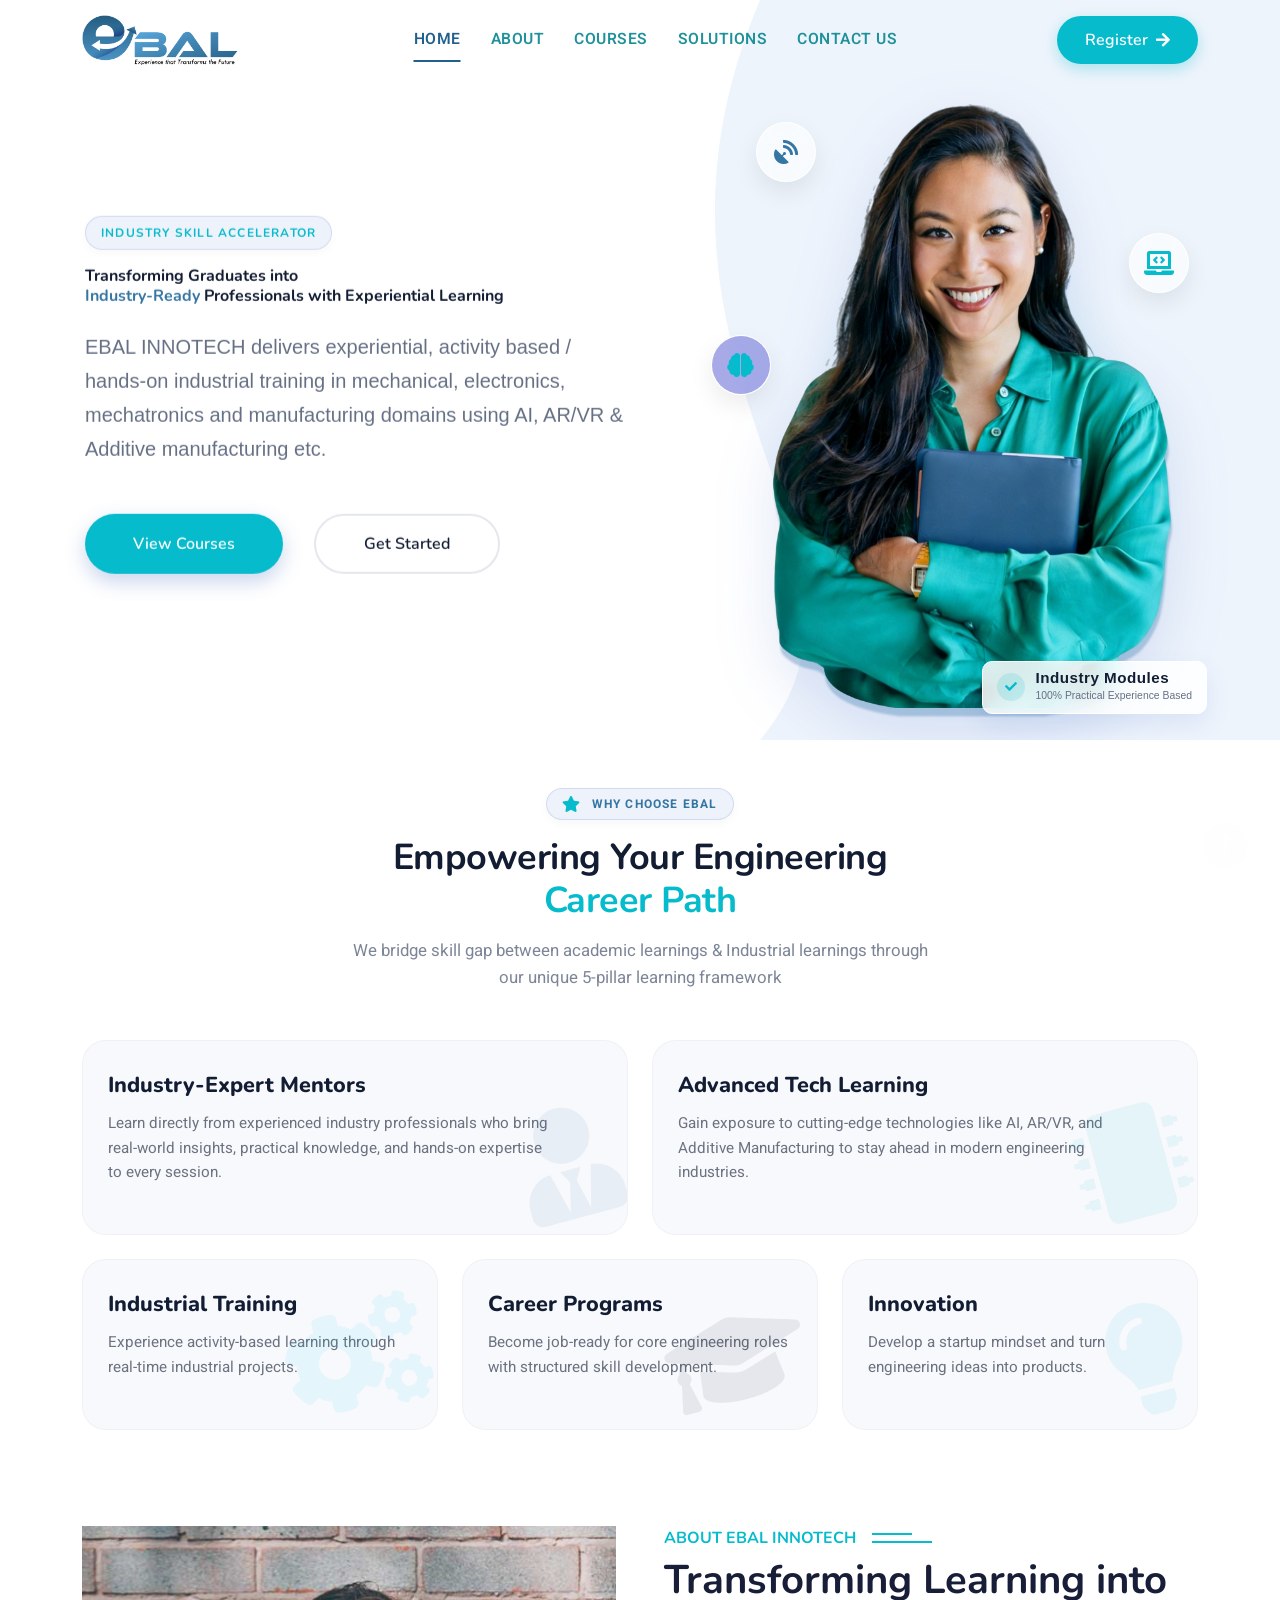
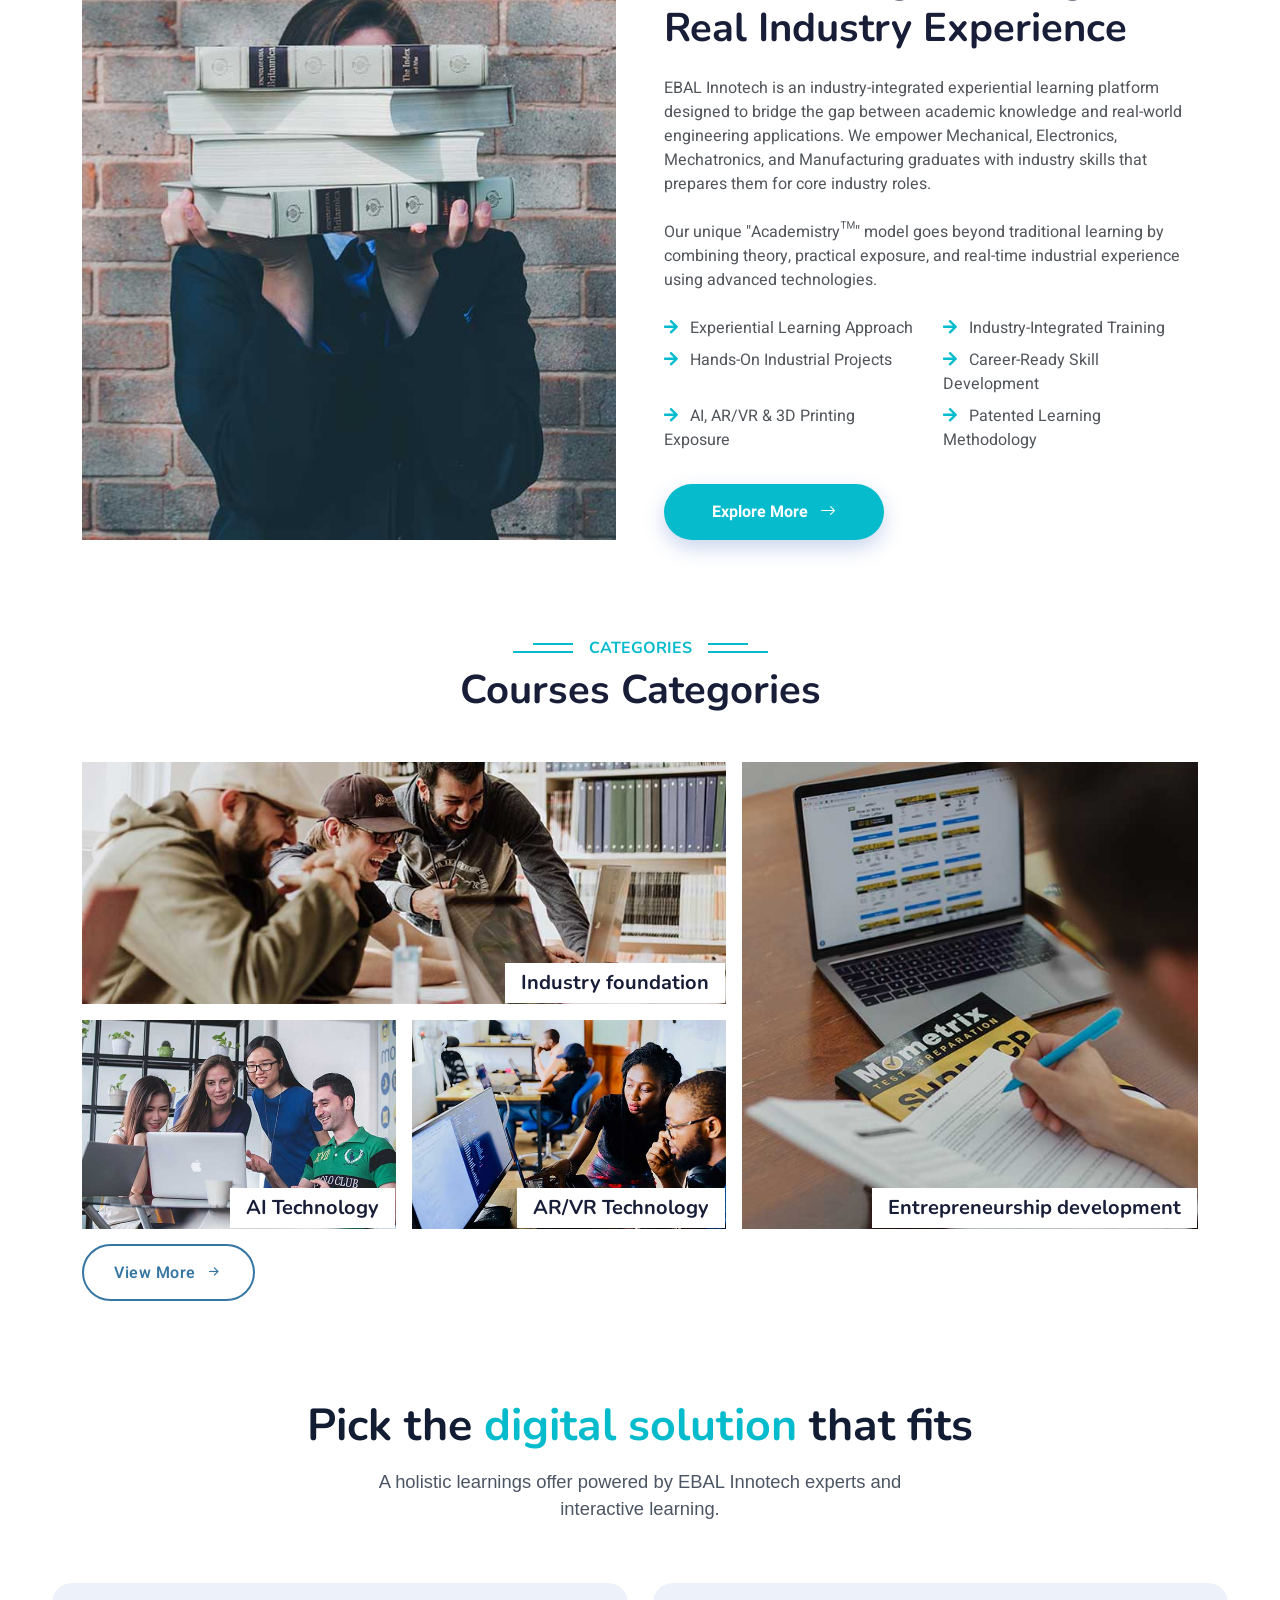
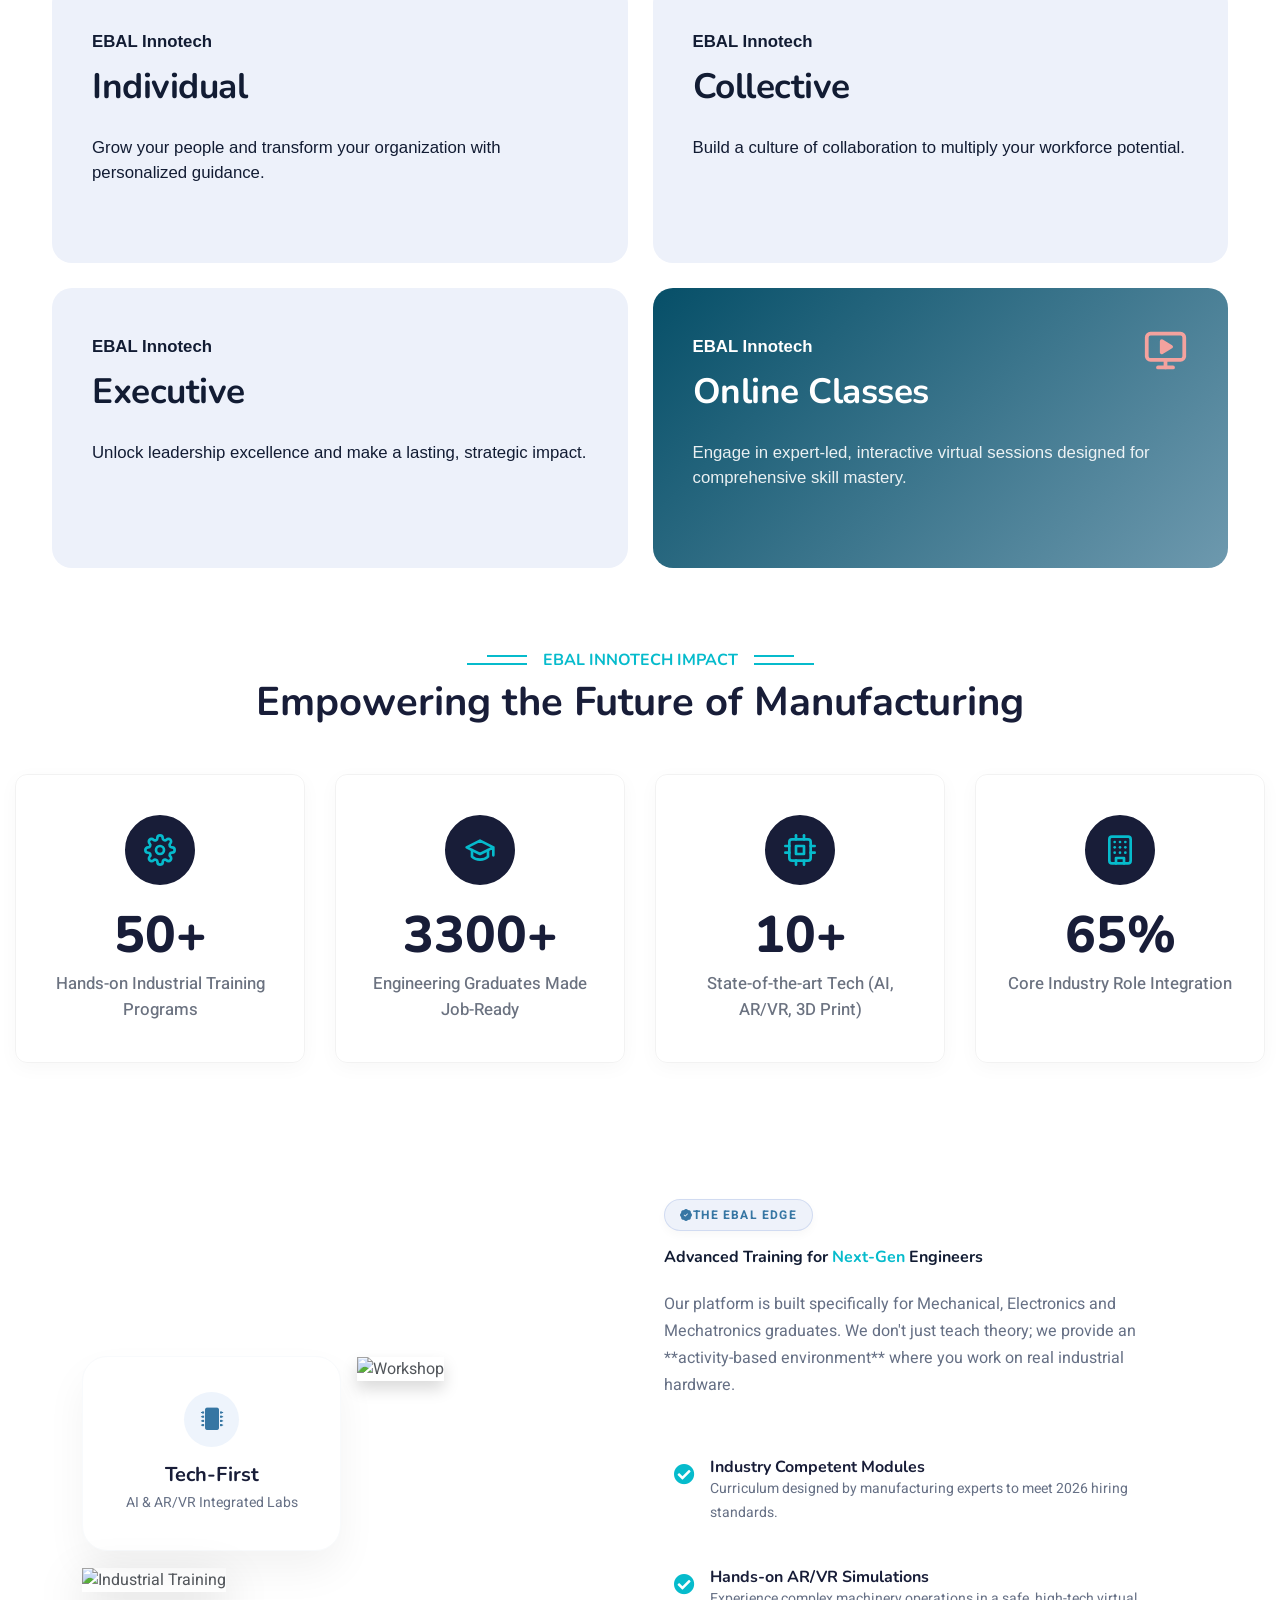
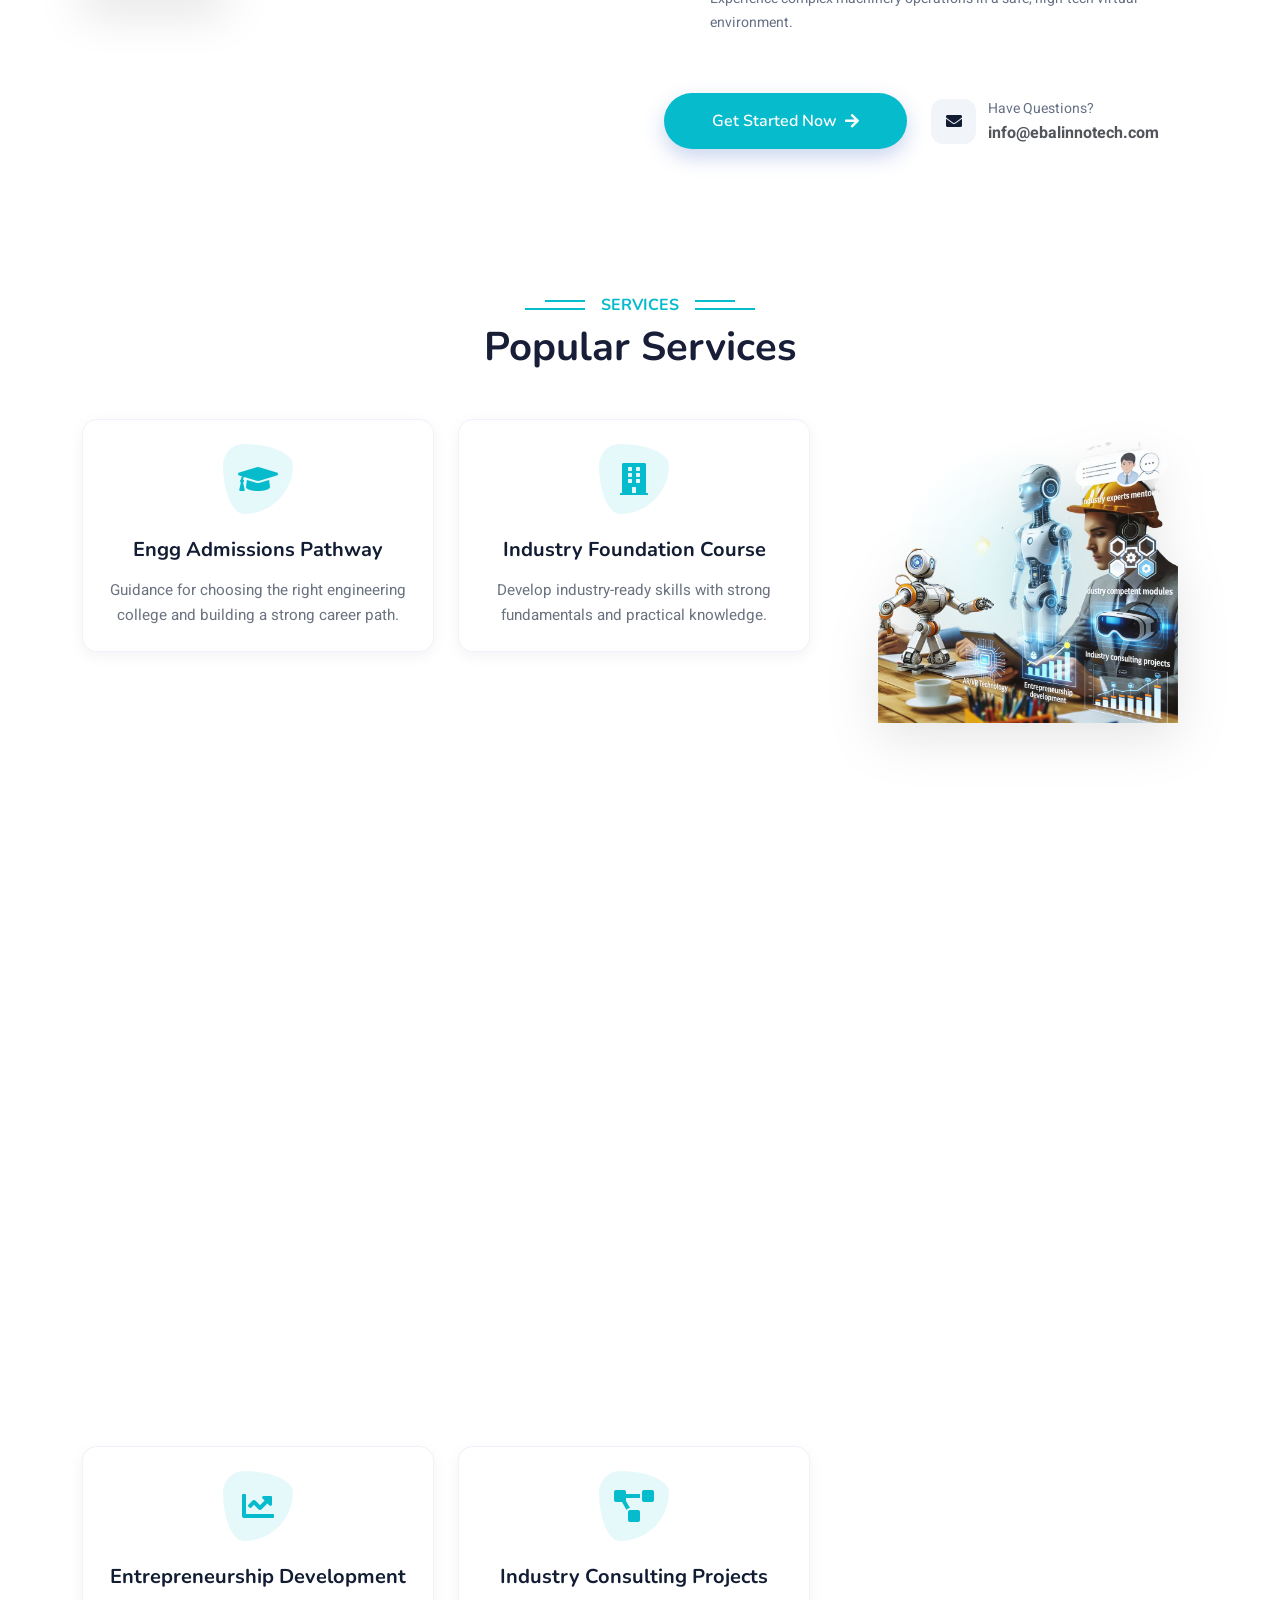
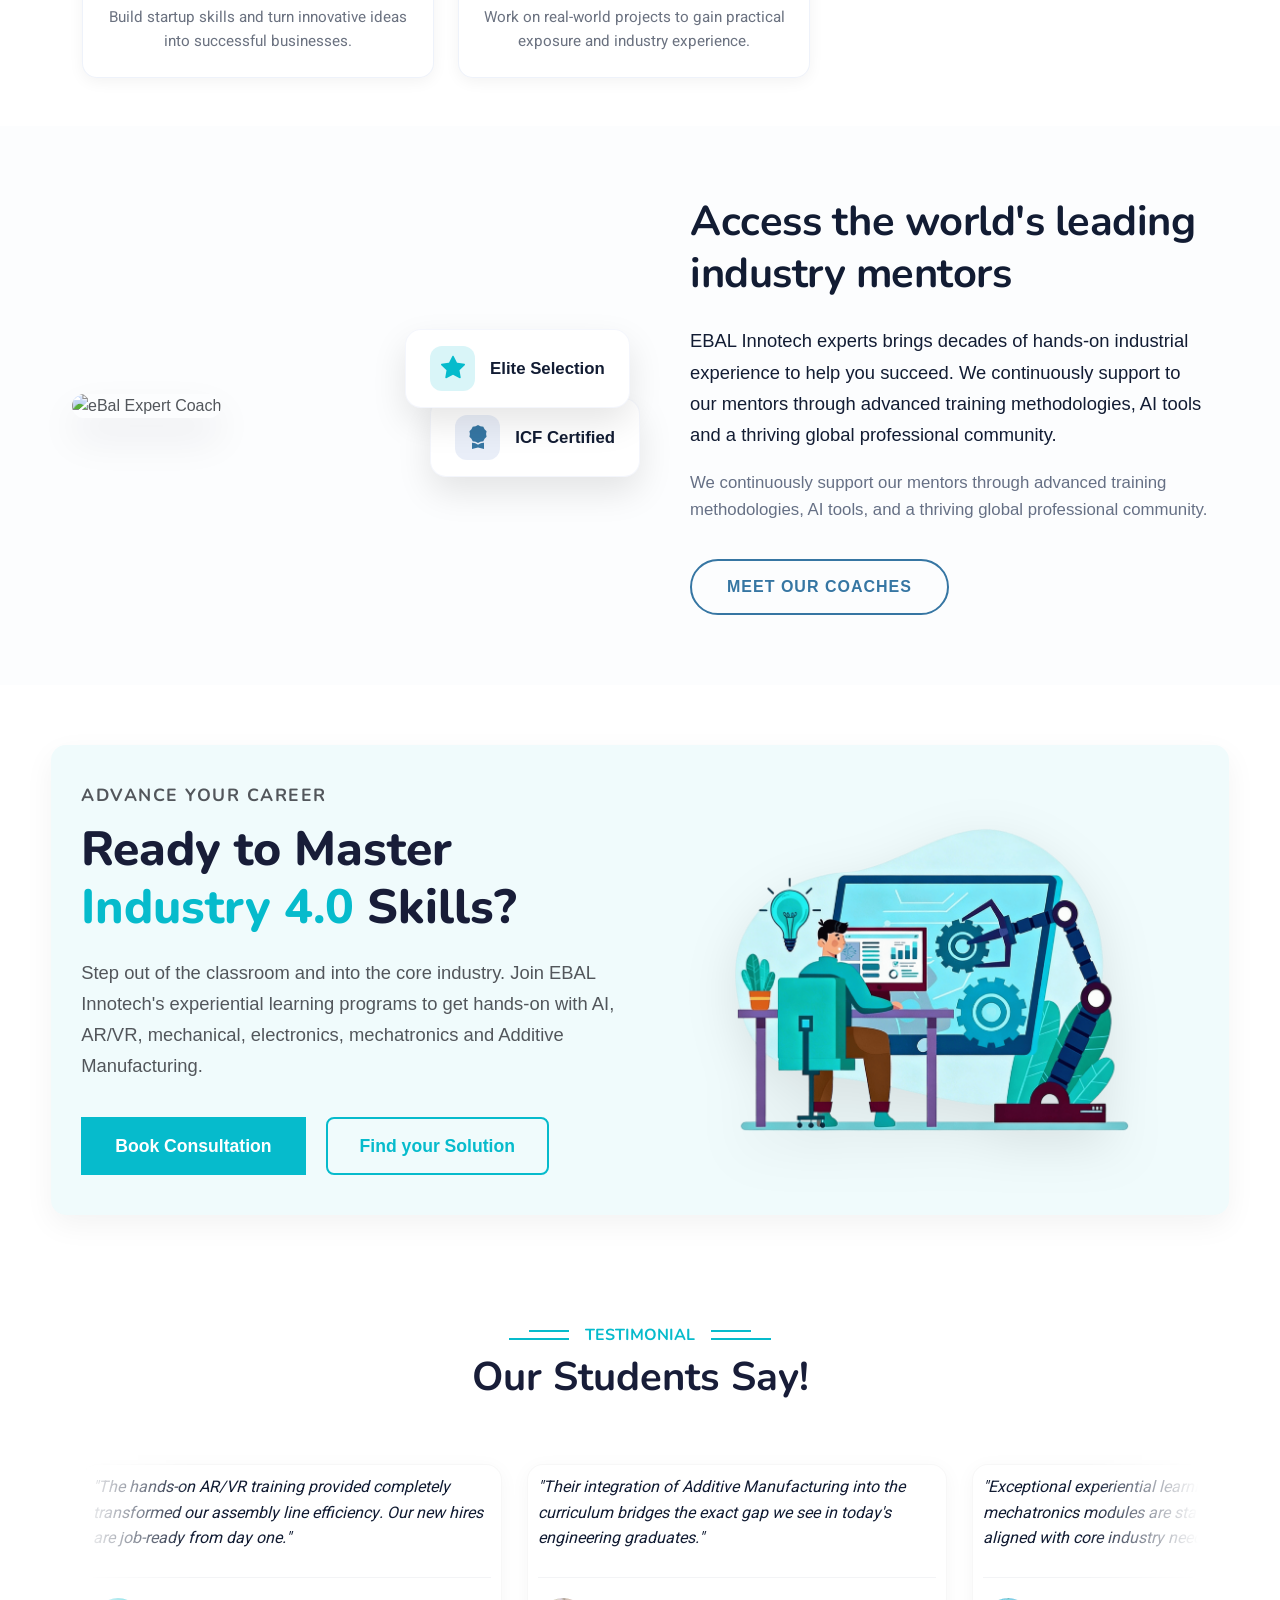
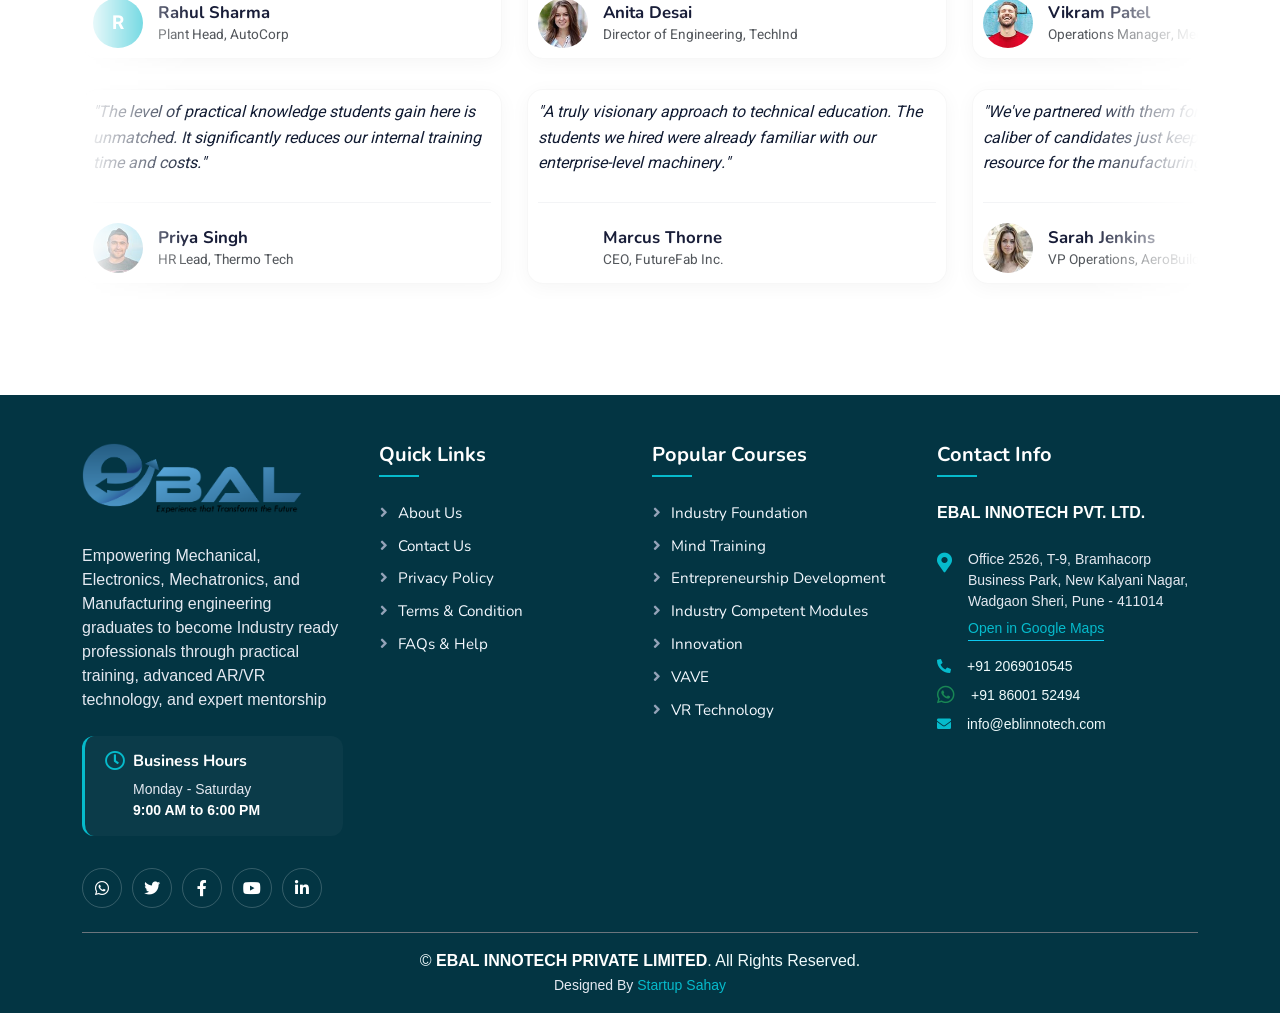
==== index.html @ 48e79919 "Update index.html" ====
<!doctype html>
<html lang="en">
  <head>
    <meta charset="utf-8" />
    <title>eBAL Innotech</title>
    <link
      rel="icon"
      type="image/png"
      sizes="60x60"
      href="./img/faviconlogo.jpeg"
    />
    <meta content="width=device-width, initial-scale=1.0" name="viewport" />
    <meta content="" name="keywords" />
    <meta content="" name="description" />

    <!-- Favicon -->
    <link href="img/favicon.ico" rel="icon" />

    <!-- Google Web Fonts -->
    <link rel="preconnect" href="https://fonts.googleapis.com" />
    <link rel="preconnect" href="https://fonts.gstatic.com" crossorigin />
    <link
      href="https://fonts.googleapis.com/css2?family=Heebo:wght@400;500;600&family=Nunito:wght@600;700;800&display=swap"
      rel="stylesheet"
    />
    <link
      rel="stylesheet"
      href="https://cdnjs.cloudflare.com/ajax/libs/font-awesome/6.5.0/css/all.min.css"
    />

    <!-- Icon Font Stylesheet -->
    <link
      href="https://cdnjs.cloudflare.com/ajax/libs/font-awesome/5.10.0/css/all.min.css"
      rel="stylesheet"
    />
    <link
      href="https://cdn.jsdelivr.net/npm/bootstrap-icons@1.4.1/font/bootstrap-icons.css"
      rel="stylesheet"
    />

    <!-- Libraries Stylesheet -->
    <link href="lib/animate/animate.min.css" rel="stylesheet" />
    <link href="lib/owlcarousel/assets/owl.carousel.min.css" rel="stylesheet" />

    <!-- Customized Bootstrap Stylesheet -->
    <link href="css/bootstrap.min.css" rel="stylesheet" />

    <!-- Template Stylesheet -->
    <link href="css/style.css" rel="stylesheet" />
  </head>

  <body>
    <!-- Spinner Start -->
    <div
      id="spinner"
      class="show bg-white position-fixed translate-middle w-100 vh-100 top-50 start-50 d-flex align-items-center justify-content-center"
    >
      <div
        class="spinner-border text-primary"
        style="width: 3rem; height: 3rem"
        role="status"
      >
        <span class="sr-only">Loading...</span>
      </div>
    </div>
    <!-- Spinner End -->

    <!-- Navbar Start -->
    <nav class="navbar navbar-expand-lg ebal-navbar fixed-top">
      <div class="container">
        <a href="index.html" class="navbar-brand d-flex align-items-center">
          <img
            src="img/EBAL INNOTECH FINAL_LOGO.png"
            alt="EBAL Logo"
            style="height: 50px"
          />
        </a>

        <button
          type="button"
          class="navbar-toggler"
          data-bs-toggle="collapse"
          data-bs-target="#navbarCollapse"
        >
          <span class="navbar-toggler-icon"></span>
        </button>

        <div class="collapse navbar-collapse" id="navbarCollapse">
          <div class="navbar-nav mx-auto">
            <a href="index.html" class="nav-item nav-link active">Home</a>
            <a href="about.html" class="nav-item nav-link">About</a>
            <a href="courses.html" class="nav-item nav-link">Courses</a>
            <div class="nav-item dropdown">
              <a href="solution.html" class="nav-link">Solutions</a>
              <!-- <div class="dropdown-menu fade-down m-0">
                        <a href="training.html" class="dropdown-item">Industrial Training</a>
                        <a href="tech.html" class="dropdown-item">Advanced Tech</a>
                        <a href="mentorship.html" class="dropdown-item">Mentorship</a>
                    </div> -->
            </div>
            <a href="./contactus.html" class="nav-item nav-link">Contact Us</a>
          </div>

          <div
            class="mt-4 mt-lg-0 mb-3 mb-lg-0 d-flex justify-content-center justify-content-lg-end"
          >
            <a
              href="https://experts.ebalinnotech.com/l/eecb7ab9f0"
              class="btn btn-nav-action rounded-pill"
            >
              Register <i class="fa fa-arrow-right ms-2"></i>
            </a>
          </div>
        </div>
      </div>
    </nav>
    <!-- Navbar End -->

    <!-- Carousel Start -->
    <section class="ebal-hero-clean">
      <div class="hero-wave-bg"></div>

      <div class="container h-100 position-relative z-index-2">
        <div class="row align-items-center h-100">
          <div class="col-lg-7 hero-text-col">
            <div class="dissolve-block active" id="heroBlock1">
              <h6
                class="text-uppercase text-muted fw-bold mb-3 tracking-wide dissolve-item ebal-badge-clean"
              >
                Industry Skill Accelerator
              </h6>

              <h1
                class="display-4 fw-bolder text-dark-blue mb-4 dissolve-item delay-1"
                style="font-weight: 800"
              >
                Transforming Graduates into <br /><span
                  class="text-primary-blue"
                  >Industry-Ready</span
                >
                Professionals with Experiential Learning
              </h1>

              <p class="fs-5 text-muted mb-5 dissolve-item delay-2 pe-lg-5">
                EBAL INNOTECH delivers experiential, activity based / hands-on
                industrial training in mechanical, electronics, mechatronics and
                manufacturing domains using AI, AR/VR & Additive manufacturing
                etc.
              </p>

              <div class="hero-actions dissolve-item delay-3">
                <a
                  href=""
                  class="btn btn-primary-custom rounded-pill py-3 px-5 me-3"
                  >View Courses</a
                >
                <a href="" class="btn btn-outline-custom rounded-pill py-3 px-5"
                  >Get Started</a
                >
              </div>
            </div>

            <div class="dissolve-block" id="heroBlock2">
              <h6
                class="text-uppercase text-muted fw-bold mb-3 tracking-wide dissolve-item ebal-badge-clean"
              >
                Experiential Learning
              </h6>

              <h1
                class="display-4 fw-bolder text-dark-blue mb-4 dissolve-item delay-1"
                style="font-weight: 800"
              >
                Learn by Doing with <br /><span class="text-primary-blue"
                  >Real Industry</span
                >
                Experience
              </h1>

              <p class="fs-5 text-muted mb-5 dissolve-item delay-2 pe-lg-5">
                Industry Skill Accelerator it bridges the gap between academics
                and core industry roles through our activity-based learning
                programs and real-world industrial experience. .
              </p>

              <div class="hero-actions dissolve-item delay-3">
                <a
                  href="solution.html"
                  class="btn btn-primary-custom rounded-pill py-3 px-5 me-3"
                  >Explore Services</a
                >
                <a
                  href="contactus.html"
                  class="btn btn-outline-custom rounded-pill py-3 px-5"
                  >Contact Us</a
                >
              </div>
            </div>
          </div>

          <div class="col-lg-5 mt-5 mt-lg-0">
            <div
              class="hero-visual-premium position-relative dissolve-item delay-2"
            >
              <div class="premium-glow-backdrop"></div>

              <div class="glass-orb tech-orb-1" title="AI Technology">
                <i class="fa fa-satellite-dish orb-icon blue-icon"></i>
              </div>

              <div class="glass-orb tech-orb-2" title="AR/VR Technology">
                <i class="fa fa-laptop-code orb-icon cyan-icon"></i>
              </div>

              <div
                class="glass-orb tech-orb-3 pulse-ring"
                title="Mind Training"
              >
                <i class="fa fa-brain orb-icon cyan-icon"></i>
              </div>

              <div class="glass-ui-card tech-card-4">
                <div class="card-icon-wrap bg-cyan-light">
                  <i class="fa fa-check text-primary-cyan"></i>
                </div>
                <div class="card-text-wrap">
                  <span class="d-block fw-bolder text-dark-blue lh-1"
                    >Industry Modules</span
                  >
                  <span class="d-block text-muted" style="font-size: 0.75rem"
                    >100% Practical Experience Based</span
                  >
                </div>
              </div>

              <img
                src="img/women.png"
                alt="EBAL Education Concept"
                class="img-fluid premium-hero-img position-relative z-index-2"
              />
            </div>
          </div>
        </div>
      </div>
    </section>
    <!-- Carousel End -->

    <!-- Service Start -->
    <div class="container-xxl py-5 ebal-features-section">
      <div class="container">
        <div
          class="text-center mx-auto mb-5 wow fadeInUp"
          data-wow-delay="0.1s"
          style="max-width: 600px"
        >
          <div class="ebal-badge-clean mb-3">
            <i class="fa fa-star"></i> Why Choose EBAL
          </div>
          <h1 class="display-6 fw-bold text-dark-blue mb-3">
            Empowering Your Engineering
            <span class="text-primary-cyan">Career Path</span>
          </h1>
          <p class="text-muted feature-subheading">
            We bridge skill gap between academic learnings & Industrial
            learnings through our unique 5-pillar learning framework
          </p>
        </div>

        <div class="row g-4 justify-content-center align-items-stretch">
          <div class="col-lg-6 col-md-6 wow fadeInUp" data-wow-delay="0.1s">
            <div class="ebal-modern-card h-100">
              <div class="card-text-content">
                <h4 class="card-title">Industry-Expert Mentors</h4>
                <p class="card-desc pe-lg-5">
                  Learn directly from experienced industry professionals who
                  bring real-world insights, practical knowledge, and hands-on
                  expertise to every session.
                </p>
              </div>
              <div class="card-bottom-area">
                <!-- <a href="#" class="arrow-btn"><i class="fa fa-arrow-right"></i></a> -->
                <i class="fa fa-user-tie bottom-right-icon color-blue"></i>
              </div>
            </div>
          </div>

          <div class="col-lg-6 col-md-6 wow fadeInUp" data-wow-delay="0.2s">
            <div class="ebal-modern-card h-100">
              <div class="card-text-content">
                <h4 class="card-title">Advanced Tech Learning</h4>
                <p class="card-desc pe-lg-5">
                  Gain exposure to cutting-edge technologies like AI, AR/VR, and
                  Additive Manufacturing to stay ahead in modern engineering
                  industries.
                </p>
              </div>
              <div class="card-bottom-area">
                <!-- <a href="#" class="arrow-btn"><i class="fa fa-arrow-right"></i></a> -->
                <i class="fa fa-microchip bottom-right-icon color-cyan"></i>
              </div>
            </div>
          </div>

          <div class="col-lg-4 col-md-6 wow fadeInUp" data-wow-delay="0.3s">
            <div class="ebal-modern-card h-100">
              <div class="card-text-content">
                <h4 class="card-title">Industrial Training</h4>
                <p class="card-desc">
                  Experience activity-based learning through real-time
                  industrial projects.
                </p>
              </div>
              <div class="card-bottom-area">
                <!-- <a href="#" class="arrow-btn"><i class="fa fa-arrow-right"></i></a> -->
                <i class="fa fa-cogs bottom-right-icon color-orange"></i>
              </div>
            </div>
          </div>

          <div class="col-lg-4 col-md-6 wow fadeInUp" data-wow-delay="0.4s">
            <div class="ebal-modern-card h-100">
              <div class="card-text-content">
                <h4 class="card-title">Career Programs</h4>
                <p class="card-desc">
                  Become job-ready for core engineering roles with structured
                  skill development.
                </p>
              </div>
              <div class="card-bottom-area">
                <!-- <a href="#" class="arrow-btn"><i class="fa fa-arrow-right"></i></a> -->
                <i
                  class="fa fa-graduation-cap bottom-right-icon color-dark"
                ></i>
              </div>
            </div>
          </div>

          <div class="col-lg-4 col-md-6 wow fadeInUp" data-wow-delay="0.5s">
            <div class="ebal-modern-card h-100">
              <div class="card-text-content">
                <h4 class="card-title">Innovation</h4>
                <p class="card-desc">
                  Develop a startup mindset and turn engineering ideas into
                  products.
                </p>
              </div>
              <div class="card-bottom-area">
                <!-- <a href="#" class="arrow-btn"><i class="fa fa-arrow-right"></i></a> -->
                <i class="fa fa-lightbulb bottom-right-icon color-purple"></i>
              </div>
            </div>
          </div>
        </div>
      </div>
    </div>
    <!-- Service End -->

    <!-- About Start -->
    <div class="container-xxl py-5">
      <div class="container">
        <div class="row g-5">
          <div
            class="col-lg-6 wow fadeInUp"
            data-wow-delay="0.1s"
            style="min-height: 400px"
          >
            <div class="position-relative h-100">
              <img
                class="img-fluid position-absolute w-100 h-100"
                src="img/about.jpg"
                alt=""
                style="object-fit: cover"
              />
            </div>
          </div>
          <div class="col-lg-6 wow fadeInUp" data-wow-delay="0.3s">
            <h6 class="section-title bg-white text-start text-primary pe-3">
              About EBAL Innotech
            </h6>

            <h1 class="mb-4">
              Transforming Learning into Real Industry Experience
            </h1>

            <p class="mb-4">
              EBAL Innotech is an industry-integrated experiential learning
              platform designed to bridge the gap between academic knowledge and
              real-world engineering applications. We empower Mechanical,
              Electronics, Mechatronics, and Manufacturing graduates with
              industry skills that prepares them for core industry roles.
            </p>

            <p class="mb-4">
              Our unique "Academistry™" model goes beyond traditional learning
              by combining theory, practical exposure, and real-time industrial
              experience using advanced technologies.
            </p>

            <!-- Key Highlights -->
            <div class="row gy-2 gx-4 mb-4">
              <div class="col-sm-6">
                <p class="mb-0">
                  <i class="fa fa-arrow-right text-primary me-2"></i>
                  Experiential Learning Approach
                </p>
              </div>

              <div class="col-sm-6">
                <p class="mb-0">
                  <i class="fa fa-arrow-right text-primary me-2"></i>
                  Industry-Integrated Training
                </p>
              </div>

              <div class="col-sm-6">
                <p class="mb-0">
                  <i class="fa fa-arrow-right text-primary me-2"></i>
                  Hands-On Industrial Projects
                </p>
              </div>

              <div class="col-sm-6">
                <p class="mb-0">
                  <i class="fa fa-arrow-right text-primary me-2"></i>
                  Career-Ready Skill Development
                </p>
              </div>

              <div class="col-sm-6">
                <p class="mb-0">
                  <i class="fa fa-arrow-right text-primary me-2"></i>
                  AI, AR/VR & 3D Printing Exposure
                </p>
              </div>

              <div class="col-sm-6">
                <p class="mb-0">
                  <i class="fa fa-arrow-right text-primary me-2"></i>
                  Patented Learning Methodology
                </p>
              </div>
            </div>

            <a
              class="btn-primary-custom rounded-pill py-3 px-5 mt-2 fw-bold"
              href="solution.html#ebal-academistry-section"
              style="display: inline-block"
            >
              Explore More <i class="bi bi-arrow-right ms-2"></i>
            </a>
          </div>
        </div>
      </div>
    </div>
    <!-- About End -->

    <!-- Categories Start -->
    <div class="container-xxl py-5 category">
      <div class="container">
        <div class="text-center wow fadeInUp" data-wow-delay="0.1s">
          <h6 class="section-title bg-white text-center text-primary px-3">
            Categories
          </h6>
          <h1 class="mb-5">Courses Categories</h1>
        </div>
        <div class="row g-3">
          <div class="col-lg-7 col-md-6">
            <div class="row g-3">
              <div class="col-lg-12 col-md-12 wow zoomIn" data-wow-delay="0.1s">
                <a class="position-relative d-block overflow-hidden" href="">
                  <img class="img-fluid" src="img/cat-1.jpg" alt="" />
                  <div
                    class="bg-white text-center position-absolute bottom-0 end-0 py-2 px-3"
                    style="margin: 1px"
                  >
                    <h5 class="m-0">Industry foundation</h5>
                    <!-- <small class="text-primary">49 Courses</small> -->
                  </div>
                </a>
              </div>
              <div class="col-lg-6 col-md-12 wow zoomIn" data-wow-delay="0.3s">
                <a class="position-relative d-block overflow-hidden" href="">
                  <img class="img-fluid" src="img/cat-2.jpg" alt="" />
                  <div
                    class="bg-white text-center position-absolute bottom-0 end-0 py-2 px-3"
                    style="margin: 1px"
                  >
                    <h5 class="m-0">AI Technology</h5>
                    <!-- <small class="text-primary">49 Courses</small> -->
                  </div>
                </a>
              </div>
              <div class="col-lg-6 col-md-12 wow zoomIn" data-wow-delay="0.5s">
                <a class="position-relative d-block overflow-hidden" href="">
                  <img class="img-fluid" src="img/cat-3.jpg" alt="" />
                  <div
                    class="bg-white text-center position-absolute bottom-0 end-0 py-2 px-3"
                    style="margin: 1px"
                  >
                    <h5 class="m-0">AR/VR Technology</h5>
                    <!-- <small class="text-primary">49 Courses</small> -->
                  </div>
                </a>
              </div>
            </div>
          </div>
          <div
            class="col-lg-5 col-md-6 wow zoomIn"
            data-wow-delay="0.7s"
            style="min-height: 350px"
          >
            <a class="position-relative d-block h-100 overflow-hidden" href="">
              <img
                class="img-fluid position-absolute w-100 h-100"
                src="img/cat-4.jpg"
                alt=""
                style="object-fit: cover"
              />
              <div
                class="bg-white text-center position-absolute bottom-0 end-0 py-2 px-3"
                style="margin: 1px"
              >
                <h5 class="m-0">Entrepreneurship development</h5>
                <!-- <small class="text-primary">49 Courses</small> -->
              </div>
            </a>
          </div>
        </div>
        <a href="./courses.html" class="btn-view-more">
          View More <i class="bi bi-arrow-right-short"></i>
        </a>
      </div>
    </div>

    <!-- Classes Types -->
    <section class="coaching-solutions-section">
      <div class="container">
        <div class="solutions-header">
          <h2>
            Pick the
            <span class="text-primary-cyan"> digital solution</span> that fits
          </h2>
          <p>
            A holistic learnings offer powered by EBAL Innotech experts and
            interactive learning.
          </p>
        </div>

        <div class="solutions-grid">
          <div class="solution-card light-card">
            <span class="card-subtitle">EBAL Innotech</span>
            <h3 class="card-title">Individual</h3>
            <p class="card-desc">
              Grow your people and transform your organization with personalized
              guidance.
            </p>
          </div>

          <div class="solution-card light-card">
            <span class="card-subtitle">EBAL Innotech</span>
            <h3 class="card-title">Collective</h3>
            <p class="card-desc">
              Build a culture of collaboration to multiply your workforce
              potential.
            </p>
          </div>

          <div class="solution-card light-card">
            <span class="card-subtitle">EBAL Innotech</span>
            <h3 class="card-title">Executive</h3>
            <p class="card-desc">
              Unlock leadership excellence and make a lasting, strategic impact.
            </p>
          </div>

          <div class="solution-card dark-card">
            <svg
              class="highlight-icon"
              viewBox="0 0 24 24"
              fill="none"
              stroke="#F4A29E"
              stroke-width="2"
              stroke-linecap="round"
              stroke-linejoin="round"
            >
              <rect x="2" y="3" width="20" height="14" rx="2" ry="2"></rect>
              <path d="M8 21h8"></path>
              <path d="M12 17v4"></path>
              <polygon points="10 7 15 10 10 13 10 7" fill="#F4A29E"></polygon>
            </svg>

            <span class="card-subtitle">EBAL Innotech</span>
            <h3 class="card-title">Online Classes</h3>
            <p class="card-desc">
              Engage in expert-led, interactive virtual sessions designed for
              comprehensive skill mastery.
            </p>
          </div>
        </div>
      </div>
    </section>
    <!-- Categories Start -->

    <div
      class="ebal-container"
      style="max-width: 1250px; margin: 0 auto; margin-bottom: 40px"
    >
      <!-- <div class="ebal-header"> -->
      <div
        class="text-center wow fadeInUp"
        data-wow-delay="0.1s"
        style="margin-top: 30px"
      >
        <h6 class="section-title bg-white text-center text-primary px-3">
          EBAL Innotech Impact
        </h6>
        <h1 class="mb-5">Empowering the Future of Manufacturing</h1>
      </div>

      <!-- <h6 class="ebal-subtitle">EBAL Innotech Impact</h6>
    <h2 class="ebal-title">Empowering the Future of Manufacturing</h2> -->
      <!-- </div> -->

      <div class="ebal-stats-grid">
        <div class="ebal-stat-card">
          <div class="ebal-icon">
            <svg
              viewBox="0 0 24 24"
              fill="none"
              stroke="currentColor"
              stroke-width="2"
              stroke-linecap="round"
              stroke-linejoin="round"
            >
              <circle cx="12" cy="12" r="3"></circle>
              <path
                d="M19.4 15a1.65 1.65 0 0 0 .33 1.82l.06.06a2 2 0 0 1 0 2.83 2 2 0 0 1-2.83 0l-.06-.06a1.65 1.65 0 0 0-1.82-.33 1.65 1.65 0 0 0-1 1.51V21a2 2 0 0 1-2 2 2 2 0 0 1-2-2v-.09A1.65 1.65 0 0 0 9 19.4a1.65 1.65 0 0 0-1.82.33l-.06.06a2 2 0 0 1-2.83 0 2 2 0 0 1 0-2.83l.06-.06a1.65 1.65 0 0 0 .33-1.82 1.65 1.65 0 0 0-1.51-1H3a2 2 0 0 1-2-2 2 2 0 0 1 2-2h.09A1.65 1.65 0 0 0 4.6 9a1.65 1.65 0 0 0-.33-1.82l-.06-.06a2 2 0 0 1 0-2.83 2 2 0 0 1 2.83 0l.06.06a1.65 1.65 0 0 0 1.82.33H9a1.65 1.65 0 0 0 1-1.51V3a2 2 0 0 1 2-2 2 2 0 0 1 2 2v.09a1.65 1.65 0 0 0 1 1.51 1.65 1.65 0 0 0 1.82-.33l.06-.06a2 2 0 0 1 2.83 0 2 2 0 0 1 0 2.83l-.06.06a1.65 1.65 0 0 0-.33 1.82V9a1.65 1.65 0 0 0 1.51 1H21a2 2 0 0 1 2 2 2 2 0 0 1-2 2h-.09a1.65 1.65 0 0 0-1.51 1z"
              ></path>
            </svg>
          </div>
          <h3 class="ebal-number">
            <span class="counter" data-target="50">0</span>+
          </h3>
          <p class="ebal-desc">Hands-on Industrial Training Programs</p>
        </div>

        <div class="ebal-stat-card" style="transition-delay: 0.1s">
          <div class="ebal-icon">
            <svg
              viewBox="0 0 24 24"
              fill="none"
              stroke="currentColor"
              stroke-width="2"
              stroke-linecap="round"
              stroke-linejoin="round"
            >
              <path d="M22 10v6M2 10l10-5 10 5-10 5z"></path>
              <path d="M6 12v5c3 3 9 3 12 0v-5"></path>
            </svg>
          </div>
          <h3 class="ebal-number">
            <span class="counter" data-target="5000">0</span>+
          </h3>
          <p class="ebal-desc">Engineering Graduates Made Job-Ready</p>
        </div>

        <div class="ebal-stat-card" style="transition-delay: 0.2s">
          <div class="ebal-icon">
            <svg
              viewBox="0 0 24 24"
              fill="none"
              stroke="currentColor"
              stroke-width="2"
              stroke-linecap="round"
              stroke-linejoin="round"
            >
              <rect x="4" y="4" width="16" height="16" rx="2" ry="2"></rect>
              <rect x="9" y="9" width="6" height="6"></rect>
              <line x1="9" y1="1" x2="9" y2="4"></line>
              <line x1="15" y1="1" x2="15" y2="4"></line>
              <line x1="9" y1="20" x2="9" y2="23"></line>
              <line x1="15" y1="20" x2="15" y2="23"></line>
              <line x1="20" y1="9" x2="23" y2="9"></line>
              <line x1="20" y1="14" x2="23" y2="14"></line>
              <line x1="1" y1="9" x2="4" y2="9"></line>
              <line x1="1" y1="14" x2="4" y2="14"></line>
            </svg>
          </div>
          <h3 class="ebal-number">
            <span class="counter" data-target="10">0</span>+
          </h3>
          <p class="ebal-desc">State-of-the-art Tech (AI, AR/VR, 3D Print)</p>
        </div>

        <div class="ebal-stat-card" style="transition-delay: 0.3s">
          <div class="ebal-icon">
            <svg
              viewBox="0 0 24 24"
              fill="none"
              stroke="currentColor"
              stroke-width="2"
              stroke-linecap="round"
              stroke-linejoin="round"
            >
              <rect x="4" y="2" width="16" height="20" rx="2" ry="2"></rect>
              <path d="M9 22v-4h6v4"></path>
              <path d="M8 6h.01"></path>
              <path d="M16 6h.01"></path>
              <path d="M12 6h.01"></path>
              <path d="M12 10h.01"></path>
              <path d="M12 14h.01"></path>
              <path d="M16 10h.01"></path>
              <path d="M16 14h.01"></path>
              <path d="M8 10h.01"></path>
              <path d="M8 14h.01"></path>
            </svg>
          </div>
          <h3 class="ebal-number">
            <span class="counter" data-target="100">0</span>%
          </h3>
          <p class="ebal-desc">Core Industry Role Integration</p>
        </div>
      </div>
    </div>

    <section class="ebal-edge-section py-5">
      <div class="container py-5">
        <div class="row g-5 align-items-center">
          <div class="col-lg-6">
            <div class="row g-3">
              <div class="col-6">
                <div class="edge-glass-card wow zoomIn" data-wow-delay="0.1s">
                  <div class="edge-icon-circle">
                    <i class="fa fa-microchip"></i>
                  </div>
                  <h5 class="fw-bold mt-3 mb-1">Tech-First</h5>
                  <p class="small text-muted mb-0">
                    AI & AR/VR Integrated Labs
                  </p>
                </div>
              </div>

              <div class="col-6">
                <div
                  class="edge-video-box position-relative wow zoomIn"
                  data-wow-delay="0.3s"
                >
                  <img
                    class="img-fluid rounded-4 shadow"
                    src="img/freepik_0001 (3).png"
                    alt="Workshop"
                  />
                  <!-- <a href="#" class="edge-play-pulse">
                                <i class="fa fa-play"></i>
                            </a> -->
                </div>
              </div>

              <div class="col-12">
                <div class="edge-main-img wow zoomIn" data-wow-delay="0.5s">
                  <img
                    class="img-fluid rounded-4 shadow-lg w-100"
                    src="img/business-people-discussing-while-standing-by-whiteboard.jpg"
                    alt="Industrial Training"
                  />
                </div>
              </div>
            </div>
          </div>

          <div class="col-lg-6 wow fadeInRight" data-wow-delay="0.2s">
            <div class="bi bi-patch-check-fill ebal-badge-clean mb-3">
              The EBAL Edge
            </div>
            <h2 class="display-6 fw-bold text-dark-blue mb-4">
              Advanced Training for
              <span class="text-primary-cyan">Next-Gen</span> Engineers
            </h2>
            <p class="text-muted mb-5">
              Our platform is built specifically for Mechanical, Electronics and
              Mechatronics graduates. We don't just teach theory; we provide an
              **activity-based environment** where you work on real industrial
              hardware.
            </p>

            <div class="row g-4 mb-5">
              <div class="col-12">
                <div class="edge-list-item">
                  <div class="list-icon">
                    <i class="fa fa-check-circle"></i>
                  </div>
                  <div>
                    <h6 class="fw-bold mb-0">Industry Competent Modules</h6>
                    <p class="small text-muted mb-0">
                      Curriculum designed by manufacturing experts to meet 2026
                      hiring standards.
                    </p>
                  </div>
                </div>
              </div>
              <div class="col-12">
                <div class="edge-list-item">
                  <div class="list-icon">
                    <i class="fa fa-check-circle"></i>
                  </div>
                  <div>
                    <h6 class="fw-bold mb-0">Hands-on AR/VR Simulations</h6>
                    <p class="small text-muted mb-0">
                      Experience complex machinery operations in a safe,
                      high-tech virtual environment.
                    </p>
                  </div>
                </div>
              </div>
            </div>

            <div class="d-flex align-items-center flex-wrap gap-4">
              <a href="#" class="btn btn-primary-custom rounded-pill py-3 px-5"
                >Get Started Now <i class="fa fa-arrow-right ms-2"></i
              ></a>
              <div class="edge-contact-mini">
                <div class="icon-sq"><i class="fa fa-envelope"></i></div>
                <div>
                  <span class="d-block text-muted small">Have Questions?</span>
                  <span class="fw-bold">info@ebalinnotech.com</span>
                </div>
              </div>
            </div>
          </div>
        </div>
      </div>
    </section>

    <!-- services -->
    <div class="container-xxl py-5 bg-white ebal-services-light">
      <div class="container">
        <div class="text-center wow dissolve-item" data-wow-delay="0.1s">
          <h6 class="section-title bg-white text-center text-primary px-3">
            Services
          </h6>
          <h1 class="mb-5 text-dark">Popular Services</h1>
        </div>

        <div class="row g-5">
          <div class="col-lg-8">
            <div class="row g-4">
              <div class="col-md-6 wow dissolve-item" data-wow-delay="0.1s">
                <div class="service-card-modern text-center p-4">
                  <div class="icon-box-modern mx-auto mb-4">
                    <i class="fa fa-2x fa-graduation-cap"></i>
                  </div>
                  <h5 class="mb-3">Engg Admissions Pathway</h5>
                  <p class="m-0">
                    Guidance for choosing the right engineering college and
                    building a strong career path.
                  </p>
                </div>
              </div>

              <div class="col-md-6 wow dissolve-item" data-wow-delay="0.2s">
                <div class="service-card-modern text-center p-4">
                  <div class="icon-box-modern mx-auto mb-4">
                    <i class="fa fa-2x fa-building"></i>
                  </div>
                  <h5 class="mb-3">Industry Foundation Course</h5>
                  <p class="m-0">
                    Develop industry-ready skills with strong fundamentals and
                    practical knowledge.
                  </p>
                </div>
              </div>

              <div class="col-md-6 wow dissolve-item" data-wow-delay="0.1s">
                <div class="service-card-modern text-center p-4">
                  <div class="icon-box-modern mx-auto mb-4">
                    <i class="fa fa-2x fa-brain"></i>
                  </div>
                  <h5 class="mb-3">Mind Training</h5>
                  <p class="m-0">
                    Boost focus, creativity, and problem-solving through
                    structured mental training.
                  </p>
                </div>
              </div>

              <div class="col-md-6 wow dissolve-item" data-wow-delay="0.2s">
                <div class="service-card-modern text-center p-4">
                  <div class="icon-box-modern mx-auto mb-4">
                    <i class="fa fa-2x fa-user-tie"></i>
                  </div>
                  <h5 class="mb-3">Industry Experts Mentoring</h5>
                  <p class="m-0">
                    Learn directly from professionals with real-world experience
                    and guidance.
                  </p>
                </div>
              </div>

              <div class="col-md-6 wow dissolve-item" data-wow-delay="0.1s">
                <div class="service-card-modern text-center p-4">
                  <div class="icon-box-modern mx-auto mb-4">
                    <i class="fa fa-2x fa-cogs"></i>
                  </div>
                  <h5 class="mb-3">Industry Competent Modules</h5>
                  <p class="m-0">
                    Specialized modules aligned with industry requirements and
                    trends.
                  </p>
                </div>
              </div>

              <div class="col-md-6 wow dissolve-item" data-wow-delay="0.2s">
                <div class="service-card-modern text-center p-4">
                  <div class="icon-box-modern mx-auto mb-4">
                    <i class="fa fa-2x fa-lightbulb"></i>
                  </div>
                  <h5 class="mb-3">Innovation</h5>
                  <p class="m-0">
                    Encouraging creativity and innovative thinking to solve
                    real-world problems.
                  </p>
                </div>
              </div>

              <div class="col-md-6 wow dissolve-item" data-wow-delay="0.1s">
                <div class="service-card-modern text-center p-4">
                  <div class="icon-box-modern mx-auto mb-4">
                    <i class="fa fa-2x fa-robot"></i>
                  </div>
                  <h5 class="mb-3">AI Technology</h5>
                  <p class="m-0">
                    Learn artificial intelligence tools to build smart and
                    future-ready solutions.
                  </p>
                </div>
              </div>

              <div class="col-md-6 wow dissolve-item" data-wow-delay="0.2s">
                <div class="service-card-modern text-center p-4">
                  <div class="icon-box-modern mx-auto mb-4">
                    <i class="fa fa-2x fa-vr-cardboard"></i>
                  </div>
                  <h5 class="mb-3">AR/VR Technology</h5>
                  <p class="m-0">
                    Create immersive experiences using augmented and virtual
                    reality technologies.
                  </p>
                </div>
              </div>

              <div class="col-md-6 wow dissolve-item" data-wow-delay="0.1s">
                <div class="service-card-modern text-center p-4">
                  <div class="icon-box-modern mx-auto mb-4">
                    <i class="fa fa-2x fa-chart-line"></i>
                  </div>
                  <h5 class="mb-3">Entrepreneurship Development</h5>
                  <p class="m-0">
                    Build startup skills and turn innovative ideas into
                    successful businesses.
                  </p>
                </div>
              </div>

              <div class="col-md-6 wow dissolve-item" data-wow-delay="0.2s">
                <div class="service-card-modern text-center p-4">
                  <div class="icon-box-modern mx-auto mb-4">
                    <i class="fa fa-2x fa-project-diagram"></i>
                  </div>
                  <h5 class="mb-3">Industry Consulting Projects</h5>
                  <p class="m-0">
                    Work on real-world projects to gain practical exposure and
                    industry experience.
                  </p>
                </div>
              </div>
            </div>
          </div>

          <div class="col-lg-4 d-none d-lg-block">
            <div
              class="sticky-image-container wow dissolve-scale"
              data-wow-delay="0.3s"
            >
              <div class="vector-backdrop"></div>
              <img
                src="img/servicesimg.png"
                alt="Smart Industry Automation"
                class="img-fluid floating-vector"
              />
            </div>
          </div>
        </div>
      </div>
    </div>

    <section class="ebal-coaches-section">
      <div class="container">
        <div class="coaches-grid">
          <div class="coaches-visual">
            <div class="image-wrapper">
              <img
                src="https://images.unsplash.com/photo-1556761175-5973dc0f32e7?ixlib=rb-4.0.3&auto=format&fit=fit&w=800&q=80"
                alt="eBal Expert Coach"
                class="main-coach-img"
              />

              <div class="floating-badge badge-top">
                <div class="badge-icon icon-blue">
                  <i class="bi bi-award-fill"></i>
                </div>
                <div class="badge-text">
                  <span class="badge-title">ICF Certified</span>
                  <!-- <span class="badge-sub">Global Standard</span> -->
                </div>
              </div>

              <div class="floating-badge badge-bottom">
                <div class="badge-icon icon-cyan">
                  <i class="bi bi-star-fill"></i>
                </div>
                <div class="badge-text">
                  <span class="badge-title">Elite Selection</span>
                  <!-- <span class="badge-sub">Elite Selection</span> -->
                </div>
              </div>
            </div>
          </div>

          <div class="coaches-content">
            <h2>Access the world's leading industry mentors</h2>

            <p class="lead-text">
              EBAL Innotech experts brings decades of hands-on industrial
              experience to help you succeed. We continuously support to our
              mentors through advanced training methodologies, AI tools and a
              thriving global professional community.
            </p>

            <p class="sub-text">
              We continuously support our mentors through advanced training
              methodologies, AI tools, and a thriving global professional
              community.
            </p>

            <a href="about.html#ebal-founders-section" class="btn-meet-coaches">
              Meet Our Coaches
            </a>
          </div>
        </div>
      </div>
    </section>
    <!-- Team Start -->
    <section class="cta-vector-section">
      <div class="cta-container">
        <div class="cta-content">
          <h6 class="cta-subtitle">Advance Your Career</h6>
          <h2 class="cta-title">
            Ready to Master <span class="highlight">Industry 4.0</span> Skills?
          </h2>
          <p class="cta-description">
            Step out of the classroom and into the core industry. Join EBAL
            Innotech's experiential learning programs to get hands-on with AI,
            AR/VR, mechanical, electronics, mechatronics and Additive
            Manufacturing.
          </p>
          <div class="cta-buttons">
            <a href="contactus.html" class="btn-primary">Book Consultation</a>
            <a href="solution.html" class="btn-secondary">Find your Solution</a>
          </div>
        </div>

        <div class="cta-image-wrapper">
          <img
            src="./img/readymasterimg.png"
            alt="EBAL Call to Action"
            class="img-fluid floating-vector"
          />
        </div>
      </div>
    </section>

    <!-- Team End -->
    <div class="container-xxl py-5 wow fadeInUp" data-wow-delay="0.1s">
      <div class="container">
        <div class="text-center">
          <h6 class="section-title bg-white text-center text-primary px-3">
            Testimonial
          </h6>
          <h1 class="mb-5">Our Students Say!</h1>
        </div>

        <div class="marquee-wrapper">
          <div class="marquee-track slide-left">
            <div class="marquee-content">
              <div class="testimonial-card">
                <p class="quote">
                  "The hands-on AR/VR training provided completely transformed
                  our assembly line efficiency. Our new hires are job-ready from
                  day one."
                </p>
                <div class="author-block">
                  <div class="avatar avatar-blue">R</div>
                  <div class="info">
                    <h4>Rahul Sharma</h4>
                    <p>Plant Head, AutoCorp</p>
                  </div>
                </div>
              </div>
              <div class="testimonial-card">
                <p class="quote">
                  "Their integration of Additive Manufacturing into the
                  curriculum bridges the exact gap we see in today's engineering
                  graduates."
                </p>
                <div class="author-block">
                  <div class="avatar">
                    <img src="img/testimonial-1.jpg" alt="Anita" />
                  </div>
                  <div class="info">
                    <h4>Anita Desai</h4>
                    <p>Director of Engineering, TechInd</p>
                  </div>
                </div>
              </div>
              <div class="testimonial-card">
                <p class="quote">
                  "Exceptional experiential learning platform. The mechatronics
                  modules are state-of-the-art and perfectly aligned with core
                  industry needs."
                </p>
                <div class="author-block">
                  <div class="avatar">
                    <img src="img/testimonial-2.jpg" alt="Vikram" />
                  </div>
                  <div class="info">
                    <h4>Vikram Patel</h4>
                    <p>Operations Manager, MechWorks</p>
                  </div>
                </div>
              </div>
            </div>
            <div class="marquee-content">
              <div class="testimonial-card">
                <p class="quote">
                  "The hands-on AR/VR training provided completely transformed
                  our assembly line efficiency. Our new hires are job-ready from
                  day one."
                </p>
                <div class="author-block">
                  <div class="avatar avatar-blue">R</div>
                  <div class="info">
                    <h4>Rahul Sharma</h4>
                    <p>Plant Head, AutoCorp</p>
                  </div>
                </div>
              </div>
              <div class="testimonial-card">
                <p class="quote">
                  "Their integration of Additive Manufacturing into the
                  curriculum bridges the exact gap we see in today's engineering
                  graduates."
                </p>
                <div class="author-block">
                  <div class="avatar">
                    <img src="img/testimonial-1.jpg" alt="Anita" />
                  </div>
                  <div class="info">
                    <h4>Anita Desai</h4>
                    <p>Director of Engineering, TechInd</p>
                  </div>
                </div>
              </div>
              <div class="testimonial-card">
                <p class="quote">
                  "Exceptional experiential learning platform. The mechatronics
                  modules are state-of-the-art and perfectly aligned with core
                  industry needs."
                </p>
                <div class="author-block">
                  <div class="avatar">
                    <img src="img/testimonial-2.jpg" alt="Vikram" />
                  </div>
                  <div class="info">
                    <h4>Vikram Patel</h4>
                    <p>Operations Manager, MechWorks</p>
                  </div>
                </div>
              </div>
            </div>
          </div>
        </div>

        <div class="marquee-wrapper">
          <div class="marquee-track slide-right">
            <div class="marquee-content">
              <div class="testimonial-card">
                <p class="quote">
                  "The level of practical knowledge students gain here is
                  unmatched. It significantly reduces our internal training time
                  and costs."
                </p>
                <div class="author-block">
                  <div class="avatar">
                    <img src="img/testimonial-3.jpg" alt="Priya" />
                  </div>
                  <div class="info">
                    <h4>Priya Singh</h4>
                    <p>HR Lead, Thermo Tech</p>
                  </div>
                </div>
              </div>
              <div class="testimonial-card">
                <p class="quote">
                  "A truly visionary approach to technical education. The
                  students we hired were already familiar with our
                  enterprise-level machinery."
                </p>
                <div class="author-block">
                  <div class="avatar avatar-orange">M</div>
                  <div class="info">
                    <h4>Marcus Thorne</h4>
                    <p>CEO, FutureFab Inc.</p>
                  </div>
                </div>
              </div>
              <div class="testimonial-card">
                <p class="quote">
                  "We've partnered with them for three years and the caliber of
                  candidates just keeps getting better. A vital resource for the
                  manufacturing sector."
                </p>
                <div class="author-block">
                  <div class="avatar">
                    <img src="img/testimonial-4.jpg" alt="Sarah" />
                  </div>
                  <div class="info">
                    <h4>Sarah Jenkins</h4>
                    <p>VP Operations, AeroBuild</p>
                  </div>
                </div>
              </div>
            </div>
            <div class="marquee-content">
              <div class="testimonial-card">
                <p class="quote">
                  "The level of practical knowledge students gain here is
                  unmatched. It significantly reduces our internal training time
                  and costs."
                </p>
                <div class="author-block">
                  <div class="avatar">
                    <img src="img/testimonial-3.jpg" alt="Priya" />
                  </div>
                  <div class="info">
                    <h4>Priya Singh</h4>
                    <p>HR Lead, Thermo Tech</p>
                  </div>
                </div>
              </div>
              <div class="testimonial-card">
                <p class="quote">
                  "A truly visionary approach to technical education. The
                  students we hired were already familiar with our
                  enterprise-level machinery."
                </p>
                <div class="author-block">
                  <div class="avatar avatar-orange">M</div>
                  <div class="info">
                    <h4>Marcus Thorne</h4>
                    <p>CEO, FutureFab Inc.</p>
                  </div>
                </div>
              </div>
              <div class="testimonial-card">
                <p class="quote">
                  "We've partnered with them for three years and the caliber of
                  candidates just keeps getting better. A vital resource for the
                  manufacturing sector."
                </p>
                <div class="author-block">
                  <div class="avatar">
                    <img src="img/testimonial-4.jpg" alt="Sarah" />
                  </div>
                  <div class="info">
                    <h4>Sarah Jenkins</h4>
                    <p>VP Operations, AeroBuild</p>
                  </div>
                </div>
              </div>
            </div>
          </div>
        </div>
      </div>
    </div>
    <!-- Testimonial End -->

    <!-- Footer Start -->
    <div
      class="container-fluid ebal-footer text-light pt-4 mt-5 wow fadeIn"
      data-wow-delay="0.1s"
    >
      <div class="container py-4">
        <div class="row g-4 justify-content-between">
          <div class="col-lg-3 col-md-6">
            <a href="#" class="d-inline-block mb-4">
              <img
                src="./img/EBAL INNOTECH FINAL_LOGO.png"
                alt="EBAL Innotech Logo"
                class="footer-brand-logo"
              />
            </a>
            <p class="mb-4 text-light-muted lh-base">
              Empowering Mechanical, Electronics, Mechatronics, and
              Manufacturing engineering graduates to become Industry ready
              professionals through practical training, advanced AR/VR
              technology, and expert mentorship
            </p>

            <div class="footer-working-hours mb-4">
              <h6 class="text-white mb-2 d-flex align-items-center">
                <i class="far fa-clock text-primary-cyan me-2 fs-5"></i>
                Business Hours
              </h6>
              <p class="mb-0 text-light-muted ms-4 ps-1 small">
                Monday - Saturday
              </p>
              <p class="mb-0 fw-bold text-white ms-4 ps-1 small">
                9:00 AM to 6:00 PM
              </p>
            </div>

            <div class="d-flex pt-2">
              <a
                class="btn btn-outline-light btn-social"
                href="[YOUR_TWITTER_LINK]"
                ><i class="fab fa-whatsapp"></i
              ></a>
              <a
                class="btn btn-outline-light btn-social"
                href="[YOUR_TWITTER_LINK]"
                ><i class="fab fa-twitter"></i
              ></a>
              <a
                class="btn btn-outline-light btn-social"
                href="[YOUR_FACEBOOK_LINK]"
                ><i class="fab fa-facebook-f"></i
              ></a>
              <a
                class="btn btn-outline-light btn-social"
                href="[YOUR_YOUTUBE_LINK]"
                ><i class="fab fa-youtube"></i
              ></a>
              <a
                class="btn btn-outline-light btn-social"
                href="[YOUR_LINKEDIN_LINK]"
                ><i class="fab fa-linkedin-in"></i
              ></a>
            </div>
          </div>

          <div class="col-lg-3 col-md-6 ps-lg-4">
            <h5 class="text-white mb-4 footer-heading">Quick Links</h5>
            <a class="btn btn-link" href="">About Us</a>
            <a class="btn btn-link" href="">Contact Us</a>
            <a class="btn btn-link" href="">Privacy Policy</a>
            <a class="btn btn-link" href="">Terms & Condition</a>
            <a class="btn btn-link" href="">FAQs & Help</a>
          </div>

          <div class="col-lg-3 col-md-6">
            <h5 class="text-white mb-4 footer-heading">Popular Courses</h5>
            <a class="btn btn-link" href="">Industry foundation </a>
            <a class="btn btn-link" href="">Mind training</a>
            <a class="btn btn-link" href="">Entrepreneurship development </a>
            <a class="btn btn-link" href="">Industry competent modules</a>
            <a class="btn btn-link" href="">Innovation</a>
            <a class="btn btn-link" href="">VAVE</a>
            <a class="btn btn-link" href="">VR Technology</a>
          </div>

          <div class="col-lg-3 col-md-6">
            <h5 class="text-white mb-4 footer-heading">Contact Info</h5>

            <div class="mb-4">
              <p class="mb-0 fw-bold text-white fs-6">
                EBAL INNOTECH PVT. LTD.
              </p>
              <!-- <p class="small text-primary-cyan mb-0">Director, EBAL Innotech Pvt. Ltd.</p> -->
            </div>

            <div class="d-flex mb-3">
              <i
                class="fa fa-map-marker-alt mt-1 me-3 text-primary-cyan fs-5"
              ></i>
              <div>
                <p class="mb-1 text-light-muted small">
                  Office 2526, T-9, Bramhacorp Business Park, New Kalyani Nagar,
                  Wadgaon Sheri, Pune - 411014
                </p>
                <a
                  href="https://maps.app.goo.gl/3JgLbVy4usqV2DMDA"
                  target="_blank"
                  class="text-primary-cyan small border-bottom border-info text-decoration-none pb-1"
                  >Open in Google Maps</a
                >
              </div>
            </div>

            <p class="mb-2 d-flex align-items-center small">
              <i class="fa fa-phone-alt me-3 text-primary-cyan"></i> +91
              2069010545
            </p>
            <p class="mb-2 d-flex align-items-center small">
              <i class="fab fa-whatsapp me-3 text-success fs-5"></i>
              <a
                href="https://wa.me/918600152494"
                target="_blank"
                class="text-decoration-none text-light"
              >
                +91 86001 52494
              </a>
            </p>
            <p class="mb-2 d-flex align-items-center small">
              <i class="fa fa-envelope me-3 text-primary-cyan"></i>
              <a
                href="mailto:info@eblinnotech.com"
                class="text-decoration-none text-light"
              >
                info@eblinnotech.com
              </a>
            </p>
          </div>
        </div>
      </div>

      <div class="container">
        <div class="copyright border-top border-secondary pt-3 pb-3">
          <div class="row align-items-center">
            <div class="col-12 text-center">
              &copy;
              <a class="text-white fw-bold text-decoration-none" href="#"
                >EBAL INNOTECH PRIVATE LIMITED</a
              >. All Rights Reserved. <br /><span class="small text-light-muted"
                >Designed By
                <a
                  class="text-primary-cyan text-decoration-none"
                  href="https://www.startupsahay.com/"
                  target="_blank"
                  >Startup Sahay</a
                ></span
              >
            </div>
          </div>
        </div>
      </div>
    </div>
    <!-- Footer End -->

    <!-- Back to Top -->
    <a href="#" class="btn btn-lg btn-primary btn-lg-square back-to-top"
      ><i class="bi bi-arrow-up"></i
    ></a>

    <!-- JavaScript Libraries -->
    <script src="https://code.jquery.com/jquery-3.4.1.min.js"></script>
    <script src="https://cdn.jsdelivr.net/npm/bootstrap@5.0.0/dist/js/bootstrap.bundle.min.js"></script>
    <script src="lib/wow/wow.min.js"></script>
    <script src="lib/easing/easing.min.js"></script>
    <script src="lib/waypoints/waypoints.min.js"></script>
    <script src="lib/owlcarousel/owl.carousel.min.js"></script>

    <!-- Template Javascript -->
    <script src="js/main.js"></script>
  </body>
</html>
---- css/style.css ----
/********** Template CSS **********/
html, body {
    overflow-x: clip !important; 
}

.ebal-services-light .col-lg-4 {
    height: 100%; 
}


.sticky-image-container {
    position: -webkit-sticky !important; 
    position: sticky !important;
    top: 120px !important;
    height: max-content; 
    display: flex;
    justify-content: center;
    align-items: center;
    padding: 20px;
    z-index: 10;
    transform: none !important; 
}
.btn, 
.btn-primary-custom, 
.btn-outline-custom, 
.btn-nav-action {
    white-space: nowrap !important; 
    width: auto !important; 
    max-width: 100%;
    display: inline-flex;
    justify-content: center;
    align-items: center;
}


@media (max-width: 767.98px) {
    .container, .container-fluid {
        overflow: visible !important; 
    }
}

.header-carousel .owl-carousel-item,
.carousel-item {
    height: 70vh !important; 
    min-height: 400px; 
    width: 100%;
    position: relative;
}


.header-carousel .owl-carousel-item img,
.carousel-item img {
    width: 100% !important;
    height: 100% !important;
    object-fit: cover !important; 
    object-position: center top !important;
}

@media (max-width: 991.98px) {
    .header-carousel .owl-carousel-item,
    .carousel-item {
        height: 55vh !important; 
    }
}

@media (max-width: 767.98px) {
    .header-carousel .owl-carousel-item,
    .carousel-item {
        height: 50vh !important; 
    }
}
:root {
    --primary: #79A4FF;
    --light: #F0FBFC;
    --dark: #181d38;
}

.fw-medium {
    font-weight: 600 !important;
}

.fw-semi-bold {
    font-weight: 700 !important;
}

.back-to-top {
    position: fixed;
    display: none;
    right: 45px;
    bottom: 45px;
    z-index: 99;
}


/*** Spinner ***/
#spinner {
    opacity: 0;
    visibility: hidden;
    transition: opacity .5s ease-out, visibility 0s linear .5s;
    z-index: 99999;
}

#spinner.show {
    transition: opacity .5s ease-out, visibility 0s linear 0s;
    visibility: visible;
    opacity: 1;
}


/*** Button ***/
.btn {
    font-family: 'Nunito', sans-serif;
    font-weight: 600;
    transition: .5s;
}

.btn.btn-primary,
.btn.btn-secondary {
    color: #FFFFFF;
}

.btn-square {
    width: 38px;
    height: 38px;
}

.btn-sm-square {
    width: 32px;
    height: 32px;
}

.btn-lg-square {
    width: 48px;
    height: 48px;
}

.btn-square,
.btn-sm-square,
.btn-lg-square {
    padding: 0;
    display: flex;
    align-items: center;
    justify-content: center;
    font-weight: normal;
    border-radius: 0px;
}


/* =========================================
   PREMIUM SMART NAVBAR
   ========================================= */
:root {
    --nav-text: #20919b;     
    --nav-hover: #20608e;    
    --nav-btn-bg: #06BBCC;   
    --primary-blue: #2a6c9c;
    --primary-cyan: #06BBCC;
    --text-dark: #1991a9;
    --text-grey: #667085;
    --bg-light: #ffffff;
}
/* =========================================
   BACK TO TOP BUTTON (Global Styles)
   ========================================= */
.back-to-top {
    position: fixed !important;
    right: 30px;
    bottom: 30px;
    z-index: 9999;
    display: flex !important;
    align-items: center;
    justify-content: center;
    width: 50px !important;
    height: 50px !important;
    border-radius: 50% !important; 
    background-color: var(--primary-blue) !important; 
    color: #ffffff !important;
    border: none;
    box-shadow: 0 5px 15px rgba(43, 89, 189, 0.3);
    transition: all 0.3s ease;
    text-decoration: none;
    padding: 0 !important;
}

/* Hover Animation (Desktop) */
.back-to-top:hover {
    background-color: var(--primary-cyan) !important; 
    color: #ffffff !important;
    transform: translateY(-5px); 
    box-shadow: 0 8px 25px rgba(6, 187, 204, 0.4);
}


.back-to-top i {
    font-size: 1.4rem;
    line-height: 0;
    margin: 0;
}

/* =========================================
   MOBILE ADJUSTMENTS
   ========================================= */
@media (max-width: 767.98px) {
    .back-to-top {
        right: 20px;
        bottom: 20px;
        width: 42px !important;
        height: 42px !important;
    }
    .back-to-top i {
        font-size: 1.1rem;
    }
}
/* =========================================
   NAVBAR STYLES
   ========================================= */

.ebal-navbar {
    background: transparent;
    padding: 10px 0;
    transition: all 0.4s cubic-bezier(0.165, 0.84, 0.44, 1);
    z-index: 1030;
}

.ebal-navbar.navbar-scrolled {
    background: rgba(255, 255, 255, 0.95);
    backdrop-filter: blur(12px);
    -webkit-backdrop-filter: blur(12px);
    padding: 12px 0;
    box-shadow: 0 10px 30px rgba(255, 255, 255, 0.08);
}

/* Nav Links */
.ebal-navbar .navbar-nav .nav-link {
    color: var(--nav-text);
    font-size: 0.98rem;
    font-weight: 600;
    text-transform: uppercase;
    letter-spacing: 0.5px;
    margin: 0 15px;
    padding: 10px 0;
    position: relative;
    transition: color 0.3s ease;
}

/* The Dropdown Arrow */
.ebal-navbar .dropdown-toggle::after {
    border: none;
    content: "\f107";
    font-family: "Font Awesome 5 Free";
    font-weight: 900;
    vertical-align: middle;
    margin-left: 6px;
    transition: transform 0.3s ease;
}


.ebal-navbar .navbar-nav .nav-link::before {
    content: "";
    position: absolute;
    bottom: 0;
    left: 50%;
    transform: translateX(-50%);
    width: 0;
    height: 2px;
    background-color: var(--nav-hover);
    transition: width 0.3s ease;
}

.ebal-navbar .navbar-nav .nav-link:hover::before,
.ebal-navbar .navbar-nav .nav-link.active::before {
    width: 100%;
}

.ebal-navbar .navbar-nav .nav-link:hover,
.ebal-navbar .navbar-nav .nav-link.active {
    color: var(--nav-hover);
}

/* Dropdown Menu 3D Animation */
@media (min-width: 992px) {
    .ebal-navbar .nav-item .dropdown-menu {
        display: block;
        margin-top: 0;
        opacity: 0;
        visibility: hidden;
        transition: all 0.4s cubic-bezier(0.165, 0.84, 0.44, 1);
        border: none;
        border-radius: 12px;
        box-shadow: 0 15px 35px rgba(0,0,0,0.1);
        padding: 15px 0;
    }

    .ebal-navbar .dropdown-menu.fade-down {
        top: 120%;
        transform: rotateX(-30deg); 
        transform-origin: top center;
    }

    .ebal-navbar .nav-item:hover .dropdown-menu {
        top: 100%;
        transform: rotateX(0deg);
        visibility: visible;
        opacity: 1;
    }
    
    .ebal-navbar .nav-item:hover .dropdown-toggle::after {
        transform: rotate(180deg);
    }
}

.dropdown-item {
    font-weight: 500;
    color: var(--nav-text);
    padding: 10px 25px;
    transition: 0.3s;
}

.dropdown-item:hover {
    background-color: rgba(46, 154, 184, 0.05);
    color: var(--nav-hover);
    padding-left: 30px; 
}


.btn-nav-action {
    background-color: var(--nav-btn-bg);
    color: #ffffff !important;
    font-weight: 600;
    padding: 12px 28px;
    border: none;
    transition: all 0.3s ease;
    box-shadow: 0 5px 15px rgba(6, 187, 204, 0.3);
}

.btn-nav-action:hover {
    background-color: #049ba8; 
    transform: translateY(-2px);
    box-shadow: 0 8px 25px rgba(168, 226, 231, 0.915);
}

/* =========================================
   HAMBURGER MENU TOGGLE FIX
   ========================================= */


.navbar-toggler {
    border-color: var(--primary-cyan, #06BBCC) !important;
    transition: all 0.3s ease;
}


.navbar-toggler:focus,
.navbar-toggler:active {
    outline: none !important;
    box-shadow: 0 0 0 2px rgba(6, 187, 204, 0.25) !important; 
    border-color: var(--primary-cyan, #06BBCC) !important;
}


.navbar-toggler-icon {
    background-image: url("data:image/svg+xml;charset=utf8,%3Csvg viewBox='0 0 30 30' xmlns='http://www.w3.org/2000/svg'%3E%3Cpath stroke='%232b59bd' stroke-width='2.25' stroke-linecap='round' stroke-miterlimit='10' d='M4 7h22M4 15h22M4 23h22'/%3E%3C/svg%3E") !important;
}


/* Mobile Adjustments */
@media (max-width: 991.98px) {
    .ebal-navbar {
        background: rgba(255, 255, 255, 0.98);
        padding: 15px 0;
    }
    .ebal-navbar .navbar-nav {
        border-top: 1px solid #EEEEEE;
        padding-top: 15px;
        margin-top: 15px;
        text-align: center;
    }
    .ebal-navbar .navbar-nav .nav-link {
        margin: 0;
        padding: 12px 0;
    }
    .ebal-navbar .navbar-nav .nav-link::before {
        display: none; 
    }


    .ebal-navbar .dropdown-menu {
        text-align: center;
        border: none;
        box-shadow: none;
        background-color: rgba(0, 0, 0, 0.02);
    }
    
    .ebal-navbar .dropdown-item {
        padding: 10px 0;
    }


    .ebal-navbar .dropdown-item:hover {
        padding-left: 0; 
        background-color: transparent;
    }

 
    .ebal-navbar .btn-nav-action {
        display: table;
        margin: 15px auto 10px auto; 
    }
    .mt-4 {
    margin-top: 0rem !important;
}
}

/* =========================================
   CAROUSEL RESPONSIVE HEIGHTS & ARROWS
   ========================================= */
@media (min-width: 1441px) {
    .header-carousel .owl-carousel-item { height: 500px; }
    .header-carousel .owl-nav .owl-prev,
    .header-carousel .owl-nav .owl-next { width: 50px; height: 50px; font-size: 24px; }
}

@media (max-width: 1440px) and (min-width: 1025px) {
    .header-carousel .owl-carousel-item { height: 450px; }
    .header-carousel .owl-nav { right: 5%; }
}

@media (max-width: 1024px) and (min-width: 769px) {
    .header-carousel .owl-carousel-item { height: 400px; }
    .header-carousel .owl-nav {
        position: absolute !important; top: auto !important; bottom: 40px !important;
        right: 5% !important; transform: none !important; flex-direction: row !important;
    }
    .header-carousel .owl-nav .owl-prev,
    .header-carousel .owl-nav .owl-next { margin: 0 10px !important; }
}

@media (max-width: 768px) {
    .header-carousel .owl-carousel-item { height: 400px !important; }
    .header-carousel .owl-nav {
        position: absolute !important; top: auto !important; bottom: 30px !important;            
        left: 5% !important; right: auto !important; transform: none !important;         
        flex-direction: row !important;     
    }
    .header-carousel .owl-nav .owl-prev,
    .header-carousel .owl-nav .owl-next { margin: 0 10px 0 0 !important; width: 35px !important; height: 35px !important; font-size: 16px !important; }
}

/* =========================================
   CLEAN PILL BADGE DESIGN
   ========================================= */
.ebal-badge-clean {
    display: inline-flex; align-items: center; padding: 8px 22px;
    background-color: rgba(43, 89, 189, 0.08); color: var(--primary-blue);
    border: 1px solid rgba(43, 89, 189, 0.15); border-radius: 50px;
    font-size: 0.85rem; font-weight: 700; text-transform: uppercase;
    letter-spacing: 1.5px; box-shadow: 0 4px 10px rgba(0, 0, 0, 0.03);
    /* Fixes mobile badge wrapping safely */
    white-space: normal; text-align: center; justify-content: center;
}
.ebal-badge-clean i { margin-right: 10px; font-size: 1rem; color: var(--primary-cyan); }

/* =========================================
   1. MAIN HERO CONTAINER (Modern & Clean)
   ========================================= */
.ebal-hero-modern, .ebal-hero-clean {
    position: relative; overflow: hidden; display: flex; align-items: center;
    min-height: 65vh; 
    padding-top: 70px; 
    padding-bottom: 20px;
}

.ebal-hero-modern { height: auto; }
.ebal-hero-clean { background-color: var(--bg-light); font-family: 'Segoe UI', Roboto, 'Helvetica Neue', sans-serif; }

/* Backgrounds & Overlays */
.hero-bg-image { position: absolute; top: 0; left: 0; width: 100%; height: 100%; background-size: cover; background-position: center; z-index: -2; }
.hero-overlay { position: absolute; top: 0; left: 0; width: 100%; height: 100%; background: linear-gradient(135deg, rgba(24, 29, 56, 0.95) 0%, rgba(24, 29, 56, 0.7) 100%); z-index: -1; }
.hero-wave-bg {
    position: absolute; top: 0; right: 0; width: 65%; height: 100%; z-index: 0;
    background-image: url("data:image/svg+xml,%3Csvg viewBox='0 0 800 800' preserveAspectRatio='none' xmlns='http://www.w3.org/2000/svg'%3E%3Cpath fill='%23eef4fc' d='M800,0 L800,800 L300,800 C450,600 150,400 300,0 Z'/%3E%3C/svg%3E");
    background-size: cover; background-position: left center; background-repeat: no-repeat;
}
.z-index-2 { z-index: 2; }

/* =========================================
   2. TYPOGRAPHY & COLORS
   ========================================= */
.text-dark-blue { color: var(--text-dark); line-height: 1.25; font-size: 2.2rem; }


.text-primary-cyan { color: var(--primary-cyan, #06BBCC) !important; }


.text-primary-blue { color: var(--primary-blue, #3174a3) !important; }

.text-muted { color: var(--text-grey) !important; line-height: 1.7; }
.tracking-wide { color: var(--primary-cyan) !important; letter-spacing: 2.5px; font-size: 0.9rem; }
.text-primary-glow { color: var(--primary-cyan); text-shadow: 0 0 15px rgba(6, 187, 204, 0.4); }

.ebal-badge-modern {
    display: inline-block; padding: 8px 24px; background: rgba(255, 255, 255, 0.1); backdrop-filter: blur(5px);
    border: 1px solid rgba(255, 255, 255, 0.2); color: var(--primary-cyan); border-radius: 50px; font-weight: 600;
    margin-bottom: 20px; text-transform: uppercase; letter-spacing: 2px;
}

/* =========================================
   3. BUTTONS
   ========================================= */
.hero-actions { display: flex; gap: 15px; margin-top: 20px; flex-wrap: wrap; }
.btn-primary-custom { background-color: var(--primary-cyan); color: #ffffff; border: none; font-weight: 600; box-shadow: 0 8px 20px rgba(43, 89, 189, 0.25); transition: all 0.3s ease; text-decoration: none; }
.btn-primary-custom:hover { background-color: var(--primary-blue); color: 00182a; transform: translateY(-3px); box-shadow: 0 12px 25px rgba(43, 89, 189, 0.35); }
.btn-outline-custom { background-color: transparent; color: var(--text-dark); border: 2px solid #e4e7ec; font-weight: 600; transition: all 0.3s ease; text-decoration: none; }
.btn-outline-custom:hover { border-color: var(--primary-cyan); color: var(--primary-cyan); background-color: #f8faff; transform: translateY(-3px); }

/* =========================================
   4. CROSS-DISSOLVE TEXT LOGIC
   ========================================= */
.hero-text-col, .hero-visual-col { position: relative; min-height: 450px; }

.dissolve-block {
    position: absolute; top: 50%; left: 15px; width: calc(100% - 30px);
    transform: translateY(-50%); opacity: 0; visibility: hidden; transition: opacity 0.8s ease; pointer-events: none;
}
.dissolve-block.active { opacity: 1; visibility: visible; pointer-events: auto; z-index: 10; }

@keyframes dissolveBlur {
    0% { opacity: 0; filter: blur(15px); transform: scale(0.98) translateY(15px); }
    100% { opacity: 1; filter: blur(0); transform: scale(1) translateY(0); }
}

.dissolve-block .dissolve-item { opacity: 0; }
.dissolve-block.active .dissolve-item { animation: dissolveBlur 1.5s forwards cubic-bezier(0.19, 1, 0.22, 1); }
.delay-1 { animation-delay: 0.2s; } .delay-2 { animation-delay: 0.4s; } .delay-3 { animation-delay: 0.6s; }

/* =========================================
   5. PREMIUM HERO VISUALS & GLASSMORPHISM
   ========================================= */
.hero-visual-premium, .hero-visual-clean { position: relative; display: flex; justify-content: center; align-items: center; min-height: 500px; }

.clean-floating-img, .premium-hero-img { position: relative; z-index: 5; margin-top: 30px; width: 100%; height: 620px !important; max-width: 550px; object-fit: contain; }
.clean-floating-img { animation: smoothFloat 6s ease-in-out infinite; filter: drop-shadow(0 20px 30px rgba(43, 89, 189, 0.1)); }
.premium-hero-img { filter: drop-shadow(0 20px 30px rgba(43, 89, 189, 0.15)); }

@keyframes smoothFloat { 0%, 100% { transform: translateY(0); } 50% { transform: translateY(-20px); } }

.premium-glow-backdrop {
    position: absolute; top: 50%; left: 50%; transform: translate(-50%, -50%);
    width: 350px; height: 350px; background: radial-gradient(circle, rgba(6, 187, 204, 0.15) 0%, rgba(255, 255, 255, 0) 70%); border-radius: 50%; z-index: 0; animation: breatheGlow 4s ease-in-out infinite alternate;
}
@keyframes breatheGlow { 0% { transform: translate(-50%, -50%) scale(1); opacity: 0.8; } 100% { transform: translate(-50%, -50%) scale(1.2); opacity: 1; } }

.glass-orb { position: absolute; width: 60px; height: 60px; background: rgba(255, 255, 255, 0.6); backdrop-filter: blur(10px); -webkit-backdrop-filter: blur(10px); border: 1px solid rgba(255, 255, 255, 0.8); border-radius: 50%; display: flex; justify-content: center; align-items: center; box-shadow: 0 10px 25px rgba(0, 0, 0, 0.08); z-index: 10; animation: floatAdvanced 6s cubic-bezier(0.4, 0, 0.2, 1) infinite alternate; }
.orb-icon { font-size: 1.5rem; } .blue-icon { color: var(--primary-blue); } .cyan-icon { color: var(--primary-cyan); } .orange-icon { color: #0b9ff593; }

.glass-ui-card { position: absolute; background: rgba(255, 255, 255, 0.85); backdrop-filter: blur(12px); -webkit-backdrop-filter: blur(12px); border: 1px solid rgba(255, 255, 255, 1); border-radius: 10px; padding: 8px 14px; display: flex; align-items: center; gap: 10px; box-shadow: 0 10px 25px rgba(43, 89, 189, 0.1); z-index: 10; animation: floatCardAdvanced 7s cubic-bezier(0.4, 0, 0.2, 1) infinite alternate-reverse; }
.card-icon-wrap { width: 28px; height: 28px; border-radius: 50%; display: flex; justify-content: center; align-items: center; font-size: 0.75rem; }
.bg-cyan-light { background-color: rgba(6, 187, 204, 0.15); } .card-text-wrap .fw-bolder { font-size: 0.95rem !important; letter-spacing: 0.5px; } .card-text-wrap .text-muted { font-size: 0.65rem !important; margin-top: 2px; }

/* Orb Positions */
.tech-orb-1 { top: 8%; left: 2%; animation-delay: 0s; } .tech-orb-2 { top: 25%; right: 2%; animation-delay: 1.5s; } .tech-orb-3 { bottom: 50%; left: -8%; animation-delay: 3s; } .tech-card-4 { bottom: 1%; right: -2%; animation-delay: 1s; }

.pulse-ring::before { content: ''; position: absolute; width: 100%; height: 100%; border-radius: 50%; background: rgba(35, 43, 195, 0.4); z-index: -1; animation: radarPulse 2s ease-out infinite; }
@keyframes radarPulse { 0% { transform: scale(1); opacity: 1; } 100% { transform: scale(1.8); opacity: 0; } }
@keyframes floatAdvanced { 0% { transform: translateY(0px) scale(1); } 100% { transform: translateY(-20px) scale(1.05); } }
@keyframes floatCardAdvanced { 0% { transform: translateY(0px) scale(1); } 100% { transform: translateY(-12px) scale(1.02); } }

/* =========================================
   6. RESPONSIVE COMPATIBILITY 
   ========================================= */

/* Desktop Specifics */
@media (min-width: 992px) {
    .dissolve-block h1 { max-width: 730px; }
    .dissolve-block p { max-width: 600px; line-height: 1.7; }
}

/* Smaller PC / 13-inch MacBooks (1025px - 1440px) */
@media (max-width: 1440px) and (min-width: 1025px) {
    .ebal-hero-clean, .ebal-hero-modern { min-height: 60vh; padding-top: 70px; } 
    .text-dark-blue { font-size: 1rem; }
    .hero-text-col, .hero-visual-premium, .hero-visual-clean { min-height: 420px; }
    .clean-floating-img, .premium-hero-img { max-width: 450px; }
}

/* iPad Air & Tablets (768px - 1024px) */
@media (max-width: 1024px) and (min-width: 768px) {
    .ebal-hero-clean, .ebal-hero-modern { min-height: auto; padding-top: 40px; }
    .text-dark-blue { font-size: 1rem; }
    .clean-floating-img, .premium-hero-img { max-width: 380px; }
    .hero-visual-premium, .hero-visual-clean { min-height: 380px; }
    .dissolve-block h1, .dissolve-block p { max-width: 100%; }
}

/* Tablet & Mobile Layout Shifts */
@media (max-width: 991.98px) {
    .ebal-hero-clean, .ebal-hero-modern {
        text-align: center;
        padding-top: 110px; 
        padding-bottom: 30px;
        height: auto;
        min-height: auto;
    }
    
   
    .hero-text-col { min-height: 580px; margin-top: 20px; } 
    
    .hero-wave-bg { width: 100%; opacity: 0.3; } 
    .dissolve-block { left: 0; width: 100%; padding: 0 15px; }
    
    .hero-actions { justify-content: center; }
    .hero-actions a { width: 100%; max-width: 300px; margin: 0 auto !important; }
    .dissolve-block h1, .dissolve-block p { max-width: 100%; margin-left: auto; margin-right: auto; }
}

/* Mobile Phones Only (Below 768px) */
@media (max-width: 767.98px) {
     .ebal-hero-clean, .ebal-hero-modern {
        text-align: center;
        padding-top: 140px; 
        padding-bottom: 10px;
        height: auto;
        min-height: auto;
    }
 
    .premium-hero-img {
        display: block;
        max-width: 280px;
        width: 100%;
        margin: 0 auto !important;
    }
    
  
    .hero-visual-premium {
        margin: 0 auto;
        max-width: 100%;
        padding: 0 15px;
    }

  
    .tech-orb-1 { left: 5%; }
    .tech-orb-2 { right: 5%; }
    .tech-orb-3 { left: 5%; bottom: 10%;} 
    .tech-card-4 { right: 5%; }
}
/* =========================================
   MODERN SOFT-UI FEATURES SECTION
   ========================================= */
.ebal-features-section {
    background-color: #ffffff; 
}

.ebal-modern-card {
    background-color: #f8f9fc; 
    border-radius: 24px; 
    padding: 30px 25px;
    display: flex;
    flex-direction: column;
    position: relative;
    overflow: hidden; 
    transition: transform 0.4s cubic-bezier(0.165, 0.84, 0.44, 1), box-shadow 0.4s ease;
    border: 1px solid rgba(0, 0, 0, 0.03); 
}


.ebal-modern-card:hover {
    transform: translateY(-8px);
    box-shadow: 0 20px 40px rgba(43, 89, 189, 0.08);
}

/* --- Equal Height Text Area --- */
.card-text-content {
    flex-grow: 1; 
    z-index: 2;
    position: relative;
}

.card-title {
    font-weight: 800;
    color: #121c33;
    font-size: 1.35rem;
    margin-bottom: 12px;
    line-height: 1.3;
}

.card-desc {
    color: #6b7280;
    font-size: 0.95rem;
    line-height: 1.6;
    margin-bottom: 20px;
}

/* --- Bottom Area (Arrow & Icon) --- */
.card-bottom-area {
    display: flex;
    justify-content: space-between;
    align-items: flex-end;
    margin-top: auto; 
    z-index: 2;
    position: relative;
}

/* The Circular Arrow Button */
.arrow-btn {
    width: 45px;
    height: 45px;
    border-radius: 50%;
    border: 1px solid #d1d5db;
    display: flex;
    justify-content: center;
    align-items: center;
    color: #121c33;
    text-decoration: none;
    transition: all 0.3s ease;
    background: transparent;
}

.ebal-modern-card:hover .arrow-btn {
    background-color: var(--primary-blue, #3676a3);
    color: #ffffff;
    border-color: var(--primary-blue, #3676a3);
    transform: translateX(5px); 
}

/* --- The Bleeding Edge Icon Effect --- */
.bottom-right-icon {
    position: absolute;
    bottom: -15px; 
    right: -15px;
    font-size: 6.5rem;
    opacity: 0.12;
    transform: rotate(-15deg);
    transition: all 0.5s cubic-bezier(0.165, 0.84, 0.44, 1);
    z-index: 0;
}

.ebal-modern-card:hover .bottom-right-icon {
    transform: rotate(0deg) scale(1.1);
    opacity: 0.2;
}

/* Colors for the watermark icons */
.color-blue { color: var(--primary-blue, #2d6d9b); }
.color-cyan { color: var(--primary-cyan, #06BBCC); }
.color-orange { color: #f59e0b; }
.color-dark { color: #121c33; }

/* Responsive adjustments */
@media (max-width: 768px) {
    .ebal-modern-card { padding: 25px 20px; }
    .card-title { font-size: 1.25rem; }
    .bottom-right-icon { font-size: 5rem; }
}

/* =========================================
   BENTO BOX SOFT-UI SECTION
   ========================================= */
.ebal-features-section {
    background-color: #ffffff; 
}

.ebal-modern-card {
    background-color: #f8f9fc; 
    border-radius: 24px; 
    padding: 30px 25px;
    display: flex;
    flex-direction: column;
    position: relative;
    overflow: hidden; 
    transition: transform 0.4s cubic-bezier(0.165, 0.84, 0.44, 1), box-shadow 0.4s ease;
    border: 1px solid rgba(0, 0, 0, 0.03); 
}


.ebal-modern-card:hover {
    transform: translateY(-8px);
    box-shadow: 0 20px 40px rgba(43, 89, 189, 0.08);
}

/* --- Equal Height Text Area --- */
.card-text-content {
    flex-grow: 1; 
    z-index: 2;
    position: relative;
}

.card-title {
    font-weight: 800;
    color: #121c33;
    font-size: 1.35rem;
    margin-bottom: 12px;
    line-height: 1.3;
}

.card-desc {
    color: #6b7280;
    font-size: 0.95rem;
    line-height: 1.6;
    margin-bottom: 20px;
}

/* --- Bottom Area (Arrow & Icon) --- */
.card-bottom-area {
    display: flex;
    justify-content: space-between;
    align-items: flex-end;
    margin-top: auto; 
    z-index: 2;
    position: relative;
}


.arrow-btn {
    width: 45px;
    height: 45px;
    border-radius: 50%;
    border: 1px solid #d1d5db; 
    display: flex;
    justify-content: center;
    align-items: center;
    color: #121c33;
    text-decoration: none;
    transition: all 0.3s ease;
    background: transparent;
}

.ebal-modern-card:hover .arrow-btn {
    background-color: var(--primary-blue, #3676a3);
    color: #ffffff;
    border-color: var(--primary-blue, #3676a3);
    transform: translateX(5px);
}

/* --- The Bleeding Edge Icon Effect --- */
.bottom-right-icon {
    position: absolute;
    bottom: -15px; 
    right: -15px;  
    font-size: 7rem; 
    opacity: 0.08; 
    transform: rotate(-15deg);
    transition: all 0.5s cubic-bezier(0.165, 0.84, 0.44, 1);
    z-index: 0;
}

.ebal-modern-card:hover .bottom-right-icon {
    transform: rotate(0deg) scale(1.1);
    opacity: 0.15;
}

/* Icon Colors */
.color-blue { color: var(--primary-blue, #3676a3); }
.color-cyan { color: var(--primary-cyan, #06BBCC); }
.color-orange { color: var(--primary-orange, #0bcef5); }
.color-dark { color: #121c33; }
.color-purple { color: var(--primary-purple, #14c2dc); } 

/* Responsive adjustments */
@media (max-width: 991px) {
    .ebal-modern-card { padding: 25px 20px; }
    .card-title { font-size: 1.25rem; }
    .bottom-right-icon { font-size: 5rem; }
}

/* --- Heading Styles --- */
.text-dark-blue {
    color: #121c33;
}

/* Refined Heading Size */
.ebal-features-section .display-6 {
    font-size: 2.25rem;
    letter-spacing: -0.5px;
    line-height: 1.2;
}

/* Refined Subtext */
.feature-subheading {
    font-size: 1.05rem; 
    line-height: 1.6;
    opacity: 0.85;
}

.ebal-badge-clean {
    padding: 6px 15px;
    font-size: 0.75rem;
    letter-spacing: 1.2px;
}

/* Mobile adjustments */
@media (max-width: 768px) {
    .ebal-features-section .display-6 {
        font-size: 1.85rem;
    }
    .feature-subheading {
        font-size: 0.95rem;
    }
}
/*** 3. Page Header ***/
.page-header {
    background: linear-gradient(rgba(24, 29, 56, .7), rgba(24, 29, 56, .7)), url(../img/carousel-1.jpg);
    background-position: center center;
    background-repeat: no-repeat;
    background-size: cover;
    min-height: 400px; 
}

.page-header-inner {
    background: rgba(15, 23, 43, .7);
}

.breadcrumb-item + .breadcrumb-item::before {
    color: var(--light);
}


/*** 4. Section Titles ***/
.section-title {
    position: relative;
    display: inline-block;
    text-transform: uppercase;
}

.section-title::before {
    position: absolute;
    content: "";
    width: calc(100% + 80px);
    height: 2px;
    top: 4px;
    left: -40px;
    background: var(--primary);
    z-index: -1;
}

.section-title::after {
    position: absolute;
    content: "";
    width: calc(100% + 120px);
    height: 2px;
    bottom: 5px;
    left: -60px;
    background: var(--primary);
    z-index: -1;
}

.section-title.text-start::before {
    width: calc(100% + 40px);
    left: 0;
}

.section-title.text-start::after {
    width: calc(100% + 60px);
    left: 0;
}

/* Section Title Mobile Overlap Fix */
@media (max-width: 768px) {
    .section-title::before {
        width: calc(100% + 40px); 
        left: -20px;
    }
    .section-title::after {
        width: calc(100% + 60px); 
        left: -30px;
    }
    .section-title.text-start::before {
        width: calc(100% + 20px);
        left: 0;
    }
    .section-title.text-start::after {
        width: calc(100% + 30px);
        left: 0;
    }
}
/*** Service ***/
.service-item {
    background: var(--light);
    transition: .5s;
}

.service-item:hover {
    margin-top: -10px;
    background: var(--primary);
}

.service-item * {
    transition: .5s;
}

.service-item:hover * {
    color: var(--light) !important;
}


/*** Categories & Courses ***/
.category img,
.course-item img {
    transition: .5s;
}

.category a:hover img,
.course-item:hover img {
    transform: scale(1.1);
}
/* =========================================
   VIEW MORE BUTTON DESIGN
   ========================================= */
.btn-view-more {
    display: inline-flex;
    align-items: center;
    justify-content: center;
    padding: 12px 30px;
    font-size: 1rem;
    font-weight: 600;
    color: var(--primary-blue);
    background-color: transparent;
    border: 2px solid var(--primary-blue);
    border-radius: 50px; 
    text-decoration: none;
    transition: all 0.3s cubic-bezier(0.165, 0.84, 0.44, 1);
    cursor: pointer;
    letter-spacing: 0.5px;
    margin-top: 15px;

}

/* Icon spacing */
.btn-view-more i {
    margin-left: 8px;
    font-size: 1.2rem;
    transition: transform 0.3s ease;
}

/* Hover State */
.btn-view-more:hover {
    background-color: var(--primary-blue);
    color: #ffffff !important;
    box-shadow: 0 10px 20px rgba(43, 89, 189, 0.2);
    transform: translateY(-2px);
}


.btn-view-more:hover i {
    transform: translateX(4px);
}


.btn-view-more:active {
    transform: translateY(0);
}

/* Responsive adjustment for small mobile screens */
@media (max-width: 576px) {
    .btn-view-more {
        width: 100%; 
        padding: 10px 20px;
        font-size: 0.95rem;
    }
}



/* =========================================
   COACHING SOLUTIONS SECTION
   ========================================= */

.coaching-solutions-section {
    padding: 50px 15px;
    background-color: #ffffff;
    font-family: 'Segoe UI', Roboto, 'Helvetica Neue', sans-serif;
}

.coaching-solutions-section .container {
    max-width: 1200px;
    margin: 0 auto;
}

/* Header Styling */
.solutions-header {
    text-align: center;
    margin-bottom: 60px;
}

.solutions-header h2 {
    color: #121c33; /* Dark navy */
    font-size: 2.8rem;
    font-weight: 700;
    line-height: 1.2;
    margin-bottom: 15px;
}

.solutions-header p {
    color: #4b5563;
    font-size: 1.15rem;
    max-width: 600px;
    margin: 0 auto;
}

/* CSS Grid Layout */
.solutions-grid {
    display: grid;
    grid-template-columns: repeat(2, 1fr);
    gap: 25px;
}

/* Base Card Styling */
.solution-card {
    position: relative;
    padding: 50px 40px;
    border-radius: 20px;
    transition: transform 0.3s ease, box-shadow 0.3s ease;
    overflow: hidden;
    min-height: 280px; 
}

/* Modern Hover Lift Effect */
.solution-card:hover {
    transform: translateY(-8px);
    box-shadow: 0 15px 30px rgba(0, 0, 0, 0.08);
}


.light-card {
    background-color: #EDF1FA; 
}

.light-card .card-subtitle {
    color: #121c33;
    font-size: 1.05rem;
    font-weight: 600;
    display: block;
    margin-bottom: 10px;
}

.light-card .card-title {
    color: #121c33;
    font-size: 2.2rem;
    font-weight: 700;
    margin-bottom: 25px;
    letter-spacing: -0.5px;
}

.light-card .card-desc {
    color: #121c33;
    font-size: 1.05rem;
    line-height: 1.5;
    margin: 0;
}

/* Dark Card (Online Classes) */
.dark-card {
    background: linear-gradient(135deg, #064f68 0%, #226484a8 100%); 
}

.dark-card .card-subtitle {
    color: #ffffff;
    font-size: 1.05rem;
    font-weight: 600;
    display: block;
    margin-bottom: 10px;
}

.dark-card .card-title {
    color: #ffffff;
    font-size: 2.2rem;
    font-weight: 700;
    margin-bottom: 25px;
    letter-spacing: -0.5px;
}

.dark-card .card-desc {
    color: #ffffff;
    font-size: 1.05rem;
    line-height: 1.5;
    margin: 0;
    opacity: 0.9;
}


.highlight-icon {
    position: absolute;
    top: 40px;
    right: 40px;
    width: 45px;
    height: 45px;
    animation: floatIcon 4s ease-in-out infinite alternate;
}

@keyframes floatIcon {
    0% { transform: translateY(0); opacity: 0.8; }
    100% { transform: translateY(-8px); opacity: 1; }
}

/* =========================================
   RESPONSIVE MOBILE STYLES
   ========================================= */

/* Tablets (iPad) */
@media (max-width: 991px) {
    .solutions-header h2 {
        font-size: 2.3rem;
    }
    .solution-card {
        padding: 40px 30px;
        min-height: 250px;
    }
}

/* Mobile Phones */
@media (max-width: 768px) {
    .solutions-header h2 {
        font-size: 2rem;
    }
    
    .solutions-header p {
        font-size: 1.05rem;
        padding: 0 10px;
    }

    .solutions-grid {
        grid-template-columns: 1fr;
        gap: 20px;
    }

    .solution-card {
        padding: 35px 25px;
        min-height: auto; 
    }

    .light-card .card-title, 
    .dark-card .card-title {
        font-size: 1.9rem;
    }
    
    .highlight-icon {
        top: 25px;
        right: 25px;
        width: 35px;
        height: 35px;
    }
}

/* =========================================
   LEADING COACHES SECTION (eBal Custom)
   ========================================= */
.ebal-coaches-section {
    padding: 70px 15px;
    background-color: #fcfdfe;
    font-family: 'Segoe UI', Roboto, 'Helvetica Neue', sans-serif;
    overflow-x: hidden; 
}

.ebal-coaches-section .container {
    max-width: 1160px;
    margin: 0 auto;
}

.coaches-grid {
    display: grid;
    grid-template-columns: 1fr 1fr;
    gap: 60px;
    align-items: center;
}

/* --- VISUAL COLUMN --- */
.coaches-visual {
    position: relative;
    padding-right: 40px; 
}

.image-wrapper {
    position: relative;
    border-radius: 24px;
    z-index: 1;
}

/* The Main Image */
.main-coach-img {
    width: 100%;
    height: 500px;
    border-radius: 24px;
    box-shadow: 0 20px 40px rgba(18, 28, 51, 0.08);
    transition: transform 0.4s ease;
    object-fit: cover;
}

.image-wrapper:hover .main-coach-img {
    transform: scale(1.02);
}

/* --- FLOATING UI BADGES --- */
.floating-badge {
    position: absolute;
    background: #ffffff;
    padding: 16px 24px;
    border-radius: 16px;
    display: flex;
    align-items: center;
    gap: 15px;
    box-shadow: 0 15px 35px rgba(0, 0, 0, 0.1);
    z-index: 10;
    transition: all 0.3s ease;
    border: 1px solid rgba(43, 89, 189, 0.05);
}

.floating-badge:hover {
    transform: translateY(-5px) scale(1.05) !important;
    box-shadow: 0 20px 40px rgba(43, 89, 189, 0.15);
}

.badge-icon {
    width: 45px;
    height: 45px;
    border-radius: 12px;
    display: flex;
    justify-content: center;
    align-items: center;
    font-size: 1.5rem;
}

.icon-blue {
    background-color: rgba(43, 89, 189, 0.1);
    color: var(--primary-blue, #3676a3);
}

.icon-cyan {
    background-color: rgba(6, 187, 204, 0.15);
    color: var(--primary-cyan, #06BBCC);
}

.badge-text {
    display: flex;
    flex-direction: column;
}

.badge-title {
    font-weight: 700;
    color: var(--text-dark, #121c33);
    font-size: 1.05rem;
}

.badge-sub {
    font-size: 0.85rem;
    color: var(--text-grey, #667085);
    font-weight: 500;
}

/* Specific Badge Positions & Animations */
.badge-top {
    top: 20%;
    right: -70px;
   
}

.badge-bottom {
    bottom: 42%;
    right: -12%;
    
}
/* 
@keyframes floatVertical {
    0%, 100% { transform: translateY(0); }
    50% { transform: translateY(-15px); }
} */

/* --- CONTENT COLUMN --- */
.coaches-content {
    padding-left: 20px;
}

.coaches-content h2 {
    color: var(--text-dark, #121c33);
    font-size: 2.6rem;
    font-weight: 700;
    line-height: 1.25;
    margin-bottom: 25px;
    letter-spacing: -0.5px;
}

.lead-text {
    font-size: 1.15rem;
    color: var(--text-dark, #121c33);
    line-height: 1.7;
    margin-bottom: 20px;
}

.sub-text {
    font-size: 1.05rem;
    color: var(--text-grey, #667085);
    line-height: 1.6;
    margin-bottom: 35px;
}

/* The "Meet Our Coaches" Button */
.btn-meet-coaches {
    display: inline-flex;
    align-items: center;
    justify-content: center;
    padding: 14px 35px;
    font-size: 1rem;
    font-weight: 700;
    color: var(--primary-blue, #3676a3);
    background-color: transparent;
    border: 2px solid var(--primary-blue, #3676a3);
    border-radius: 50px;
    text-transform: uppercase;
    letter-spacing: 1px;
    text-decoration: none;
    transition: all 0.3s cubic-bezier(0.165, 0.84, 0.44, 1);
}

.btn-meet-coaches:hover {
    background-color: var(--primary-blue, #3676a3);
    color: #ffffff !important;
    box-shadow: 0 10px 20px rgba(43, 89, 189, 0.25);
    transform: translateY(-3px);
}

/* =========================================
   RESPONSIVE LAYOUT (Mobile & Tablet)
   ========================================= */

/* MacBooks & Small Laptops */
@media (max-width: 1199px) {
    .coaches-visual { padding-right: 20px; }
    .badge-top { right: -15px; }
    .badge-bottom { right: 5px; }
    .coaches-content h2 { font-size: 2.2rem; }
}

/* iPad & Tablets */
@media (max-width: 991.98px) {
    .coaches-grid {
        grid-template-columns: 1fr; /* Stacks image on top of text */
        gap: 50px;
    }
    
    .coaches-visual {
        padding-right: 0;
        max-width: 600px;
        margin: 0 auto;
    }

    .badge-top { right: 5%; }
    .badge-bottom { right: 10%; }
    
    .coaches-content {
        padding-left: 0;
        text-align: center;
    }
}

/* Mobile Phones */
@media (max-width: 767.98px) {
    .ebal-coaches-section { padding: 60px 15px; }
    
    .coaches-content h2 {
        font-size: 2rem;
    }
    
    .lead-text { font-size: 1.05rem; }
    .sub-text { font-size: 0.95rem; }
    

    .floating-badge {
        padding: 12px 18px;
        border-radius: 12px;
    }
    
    .badge-icon {
        width: 35px; height: 35px; font-size: 1.2rem;
    }
    
    .badge-title { font-size: 0.95rem; }
    .badge-sub { font-size: 0.75rem; }
    
    .badge-top {
        top: -15px;
        right: 0;
    }
    
    .badge-bottom {
        bottom: -15px;
        left: 0;
        right: auto;
    }
    
    .btn-meet-coaches {
        width: 100%;
    }
}
/*** Team ***/
.team-item img {
    transition: .5s;
}

.team-item:hover img {
    transform: scale(1.1);
}


/*** Testimonial ***/
.testimonial-carousel::before {
    position: absolute;
    content: "";
    top: 0;
    left: 0;
    height: 100%;
    width: 0;
    background: linear-gradient(to right, rgba(255, 255, 255, 1) 0%, rgba(255, 255, 255, 0) 100%);
    z-index: 1;
}

.testimonial-carousel::after {
    position: absolute;
    content: "";
    top: 0;
    right: 0;
    height: 100%;
    width: 0;
    background: linear-gradient(to left, rgba(255, 255, 255, 1) 0%, rgba(255, 255, 255, 0) 100%);
    z-index: 1;
}

@media (min-width: 768px) {
    .testimonial-carousel::before,
    .testimonial-carousel::after {
        width: 200px;
    }
}

@media (min-width: 992px) {
    .testimonial-carousel::before,
    .testimonial-carousel::after {
        width: 300px;
    }
}

.testimonial-carousel .owl-item .testimonial-text,
.testimonial-carousel .owl-item.center .testimonial-text * {
    transition: .5s;
}

.testimonial-carousel .owl-item.center .testimonial-text {
    background: var(--primary) !important;
}

.testimonial-carousel .owl-item.center .testimonial-text * {
    color: #FFFFFF !important;
}

.testimonial-carousel .owl-dots {
    margin-top: 24px;
    display: flex;
    align-items: flex-end;
    justify-content: center;
}

.testimonial-carousel .owl-dot {
    position: relative;
    display: inline-block;
    margin: 0 5px;
    width: 15px;
    height: 15px;
    border: 1px solid #CCCCCC;
    transition: .5s;
}

.testimonial-carousel .owl-dot.active {
    background: var(--primary);
    border-color: var(--primary);
}


/*** Footer ***/


.ebal-footer .footer-brand-logo {
    max-width: 220px; 
    height: auto;     
    display: block;
    transition: opacity 0.3s ease;
}


.ebal-footer .footer-brand-logo:hover {
    opacity: 0.85;
}


@media (max-width: 767.98px) {
    .ebal-footer .footer-brand-logo {
        max-width: 180px;
    }
}
.ebal-footer {
    background-color: #033543; 
    font-family: 'Segoe UI', Roboto, 'Helvetica Neue', sans-serif;
}

.ebal-footer .text-light-muted {
    color: #e4e9f1;
}

/* Working Hours Box */
.footer-working-hours {
    background: rgba(255, 255, 255, 0.03);
    padding: 15px 20px;
    border-radius: 12px;
    border-left: 3px solid var(--primary-cyan, #06BBCC);
}

/* Section Headings */
.ebal-footer .footer-heading {
    position: relative;
    padding-bottom: 10px;
}

.ebal-footer .footer-heading::after {
    content: '';
    position: absolute;
    bottom: 0;
    left: 0;
    width: 40px;
    height: 2px;
    background: var(--primary-cyan, #06BBCC);
}

/* Custom Links Styling */
.ebal-footer .btn-link {
    display: block;
    margin-bottom: 8px;
    padding: 0;
    text-align: left;
    color: #f5f9ff;
    font-size: 0.95rem;
    font-weight: normal;
    text-transform: capitalize;
    transition: all 0.3s ease;
    text-decoration: none;
}

.ebal-footer .btn-link::before {
    content: "\f105"; 
    font-family: "Font Awesome 5 Free";
    font-weight: 900;
    margin-right: 10px;
    color: #94a3b8;
    transition: all 0.3s ease;
}

.ebal-footer .btn-link:hover {
    color: var(--primary-cyan, #06BBCC);
    letter-spacing: 1px;
}

.ebal-footer .btn-link:hover::before {
    color: var(--primary-cyan, #06BBCC);
}

/* Social Media Buttons - Locked to perfect circles */
.ebal-footer .btn-social {
    width: 40px !important;
    height: 40px !important;
    flex-shrink: 0; 
    display: flex;
    align-items: center;
    justify-content: center;
    color: #ffffff;
    border: 1px solid rgba(255,255,255,0.2);
    border-radius: 50%;
    margin-right: 10px;
    transition: all 0.3s ease;
    padding: 0; 
}

.ebal-footer .btn-social:hover {
    background: var(--primary-cyan, #06BBCC);
    border-color: var(--primary-cyan, #06BBCC);
    color: #ffffff;
    transform: translateY(-3px);
    box-shadow: 0 5px 15px rgba(6, 187, 204, 0.4);
}

.footer .btn.btn-social {
    margin-right: 5px;
    width: 35px;
    height: 35px;
    display: flex;
    align-items: center;
    justify-content: center;
    color: var(--light);
    font-weight: normal;
    border: 1px solid #FFFFFF;
    border-radius: 35px;
    transition: .3s;
}

.footer .btn.btn-social:hover {
    color: var(--primary);
}

.footer .btn.btn-link {
    display: block;
    margin-bottom: 5px;
    padding: 0;
    text-align: left;
    color: #FFFFFF;
    font-size: 15px;
    font-weight: normal;
    text-transform: capitalize;
    transition: .3s;
}

.footer .btn.btn-link::before {
    position: relative;
    content: "\f105";
    font-family: "Font Awesome 5 Free";
    font-weight: 900;
    margin-right: 10px;
}

.footer .btn.btn-link:hover {
    letter-spacing: 1px;
    box-shadow: none;
}

.footer .copyright {
    padding: 25px 0;
    font-size: 15px;
    border-top: 1px solid rgba(256, 256, 256, .1);
}

.footer .copyright a {
    color: var(--light);
}

.footer .footer-menu a {
    margin-right: 15px;
    padding-right: 15px;
    border-right: 1px solid rgba(255, 255, 255, .1);
}

.footer .footer-menu a:last-child {
    margin-right: 0;
    padding-right: 0;
    border-right: none;
}

.navbar-logo {
    height: 60px;       
    width: auto;       
    max-width: 100%;   
    object-fit: contain;
}

   .service-card {
    background: #ffffff;
    border-radius: 15px;
    transition: all 0.4s ease;
    box-shadow: 0 5px 20px rgba(0,0,0,0.05);
    position: relative;
    overflow: hidden;
}

/* Hover Effect */
.service-card:hover {
    transform: translateY(-10px) scale(1.02);
    box-shadow: 0 15px 40px rgba(0,0,0,0.15);
}

/* Icon Styling */
.icon-box {
    width: 70px;
    height: 70px;
    margin: auto;
    border-radius: 50%;
    background: linear-gradient(135deg, #06BBCC, #5e9bc2);
    display: flex;
    align-items: center;
    justify-content: center;
    color: white;
    font-size: 28px;
    transition: 0.4s;
}

/* Icon Hover Animation */
.service-card:hover .icon-box {
    transform: rotate(10deg) scale(1.1);
}

/* Text */
.service-card h5 {
    font-weight: 600;
    margin-bottom: 10px;
}

.service-card p {
    font-size: 14px;
    color: #6c757d;
}

/* Glow effect */
.service-card::before {
    content: "";
    position: absolute;
    width: 100%;
    height: 100%;
    background: linear-gradient(120deg, transparent, rgba(13,110,253,0.1), transparent);
    top: -100%;
    left: 0;
    transition: 0.5s;
}

.service-card:hover::before {
    top: 100%;
}


.ebal-header {
  text-align: center;
  margin-bottom: 60px;
}

.ebal-subtitle {
  color: var(--primary);
  font-size: 1.1rem;
  font-weight: 600;
  text-transform: uppercase;
  letter-spacing: 2px;
  margin: 0 0 12px 0;
  display: inline-block;
  background: var(--primary-transparent);
  padding: 5px 15px;
  border-radius: 20px;
}


/* CHANGED: Title is now dark */
.ebal-title {
  color: var(--dark); 
  font-size: 2.5rem;
  font-weight: 700;
  margin: 0;
}


.ebal-stats-grid {
  display: grid;
  grid-template-columns: repeat(auto-fit, minmax(250px, 1fr));
  gap: 30px;
}

/* CHANGED: Card styling adapted for light backgrounds */
.ebal-stat-card {
  background: var(--light-bg);
  border: 1px solid rgba(0, 0, 0, 0.05);
  box-shadow: 0 5px 20px rgba(0, 0, 0, 0.03);
  border-radius: 12px;
  padding: 40px 30px;
  text-align: center;
  transition: all 0.4s ease;
  position: relative;
  overflow: hidden;
}

.ebal-stat-card::before {
  content: "";
  position: absolute;
  top: 0;
  left: 0;
  width: 100%;
  height: 4px;
  background: var(--primary);
  transform: scaleX(0);
  transform-origin: left;
  transition: transform 0.4s ease;
}

/* CHANGED: Hover shadow adapted for light background */
.ebal-stat-card:hover {
  transform: translateY(-8px);
  border-color: var(--primary-transparent);
  box-shadow: 0 15px 30px rgba(6, 187, 204, 0.1); 
}

.ebal-stat-card:hover::before {
  transform: scaleX(1);
}

.ebal-icon {
  width: 70px;
  height: 70px;
  margin: 0 auto 25px;
  display: flex;
  align-items: center;
  justify-content: center;
  background: var(--dark);
  border: 2px solid var(--dark);
  border-radius: 50%;
  color: var(--primary);
  transition: all 0.4s ease;
}

.ebal-icon svg {
  width: 32px;
  height: 32px;
}

/* CHANGED: Icon hover effect */
.ebal-stat-card:hover .ebal-icon {
  background: var(--primary);
  color: #ffffff;
  border-color: var(--primary);
  transform: rotateY(180deg);
}

/* CHANGED: Numbers are now dark */
.ebal-number {
  font-size: 3.2rem;
  font-weight: 800;
  color: var(--dark);
  margin: 0 0 10px 0;
  line-height: 1;
}

.ebal-number::after {
  color: var(--primary);
}

/* CHANGED: Descriptions are now a legible dark gray */
.ebal-desc {
  color: var(--text-muted);
  font-size: 1.05rem;
  margin: 0;
  line-height: 1.5;
  font-weight: 500;
}

/* --- Mobile Responsiveness --- */
@media (max-width: 992px) {
  .ebal-stats-grid {
    grid-template-columns: repeat(2, 1fr);
  }
}

@media (max-width: 768px) {
  .ebal-container {
    padding: 40px 15px;
  }
  .ebal-title {
    font-size: 2rem;
  }
  .ebal-number {
    font-size: 2.8rem;
  }
}

@media (max-width: 480px) {
  .ebal-stats-grid {
    grid-template-columns: 1fr;
    gap: 20px;
  }
  .ebal-stat-card {
    padding: 30px 20px;
  }
  .ebal-icon {
    width: 60px;
    height: 60px;
  }
  .ebal-icon svg {
    width: 28px;
    height: 28px;
  }
}

/* Animation Initial State */
.ebal-stat-card {
  opacity: 0;
  transform: translateY(40px);
  /* The transition rule from the previous CSS block will handle the smooth movement */
}

/* Animation Active State triggered by JS */
.ebal-stat-card.fade-in {
  opacity: 1;
  transform: translateY(0);
}

/* Fix hover transform so it doesn't conflict with animation */
.ebal-stat-card.fade-in:hover {
  transform: translateY(-8px);
}


.testimonial-marquee-section {
  padding: 20px 0;
  background-color: #f9fbfd;
  overflow: hidden;
  font-family: 'Segoe UI', Roboto, Helvetica, Arial, sans-serif;
  margin-top: 10px;
}


/* Header Styling */
.section-header {
  text-align: center;
  margin-bottom: 40px;
  padding: 0 20px;
}

.section-header h2 {
  font-size: 2.5rem;
  color: var(--dark);
  margin: 0 0 10px 0;
  font-weight: 800;
}

.section-header .highlight {
  color: var(--primary-orange); 
}

.section-header p {
  color: var(--text-gray);
  font-size: 1.1rem;
  margin: 0;
}

/* Marquee Container */
.marquee-wrapper {
  position: relative;
  width: 100%;
  overflow: hidden;
  padding: 15px 0;
  margin-bottom: 0px;
  
  /* Creates the soft fade effect on the left and right edges */
  mask-image: linear-gradient(to right, transparent, black 10%, black 90%, transparent);
  -webkit-mask-image: linear-gradient(to right, transparent, black 10%, black 90%, transparent);
}

.marquee-track {
  display: flex;
  width: max-content;
}

.marquee-content {
  display: flex;
  gap: 25px;
  padding-right: 25px; 
}

/* Animations */
.slide-left {
  animation: scrollLeft 40s linear infinite;
}

.slide-right {
  transform: translateX(-50%);
  animation: scrollRight 40s linear infinite;
}

/* Pause on hover so users can read the testimonials */
.marquee-wrapper:hover .marquee-track {
  animation-play-state: paused;
}

@keyframes scrollLeft {
  0% { transform: translateX(0); }
  100% { transform: translateX(-50%); }
}

@keyframes scrollRight {
  0% { transform: translateX(-50%); }
  100% { transform: translateX(0); }
}

/* Testimonial Card Styling */
.testimonial-card {
  display: flex;
  flex-direction: column;
  justify-content: space-between;
  background-color: var(--card-bg);
  padding: 10px;
  border-radius: 16px;
  box-shadow: 0 4px 20px rgba(0, 0, 0, 0.04);
  border: 1px solid rgba(0,0,0,0.03);
  min-width: 320px; 
  max-width: 420px;
  box-sizing: border-box;
  transition: transform 0.3s ease, box-shadow 0.3s ease;
}

.testimonial-card:hover {
  transform: translateY(-5px);
  box-shadow: 0 10px 30px rgba(0, 0, 0, 0.08);
}

.quote {
  font-size: 1rem;
  line-height: 1.6;
  color: var(--text-dark);
  font-style: italic;
  margin: 0 0 25px 0;
  position: relative;
}


.author-block {
  display: flex;
  align-items: center;
  gap: 15px;
  border-top: 1px solid #f3f4f6;
  padding-top: 20px;
}

/* Avatar Styling */
.avatar {
  width: 50px;
  height: 50px;
  border-radius: 50%;
  overflow: hidden;
  display: flex;
  align-items: center;
  justify-content: center;
  flex-shrink: 0;
  background-color: #e5e7eb;
}

.avatar img {
  width: 100%;
  height: 100%;
  object-fit: cover;
}

.avatar-blue { background-color: var(--primary); color: white; font-weight: bold; font-size: 1.2rem; }
.avatar-orange { background-color: var(--primary-orange); color: white; font-weight: bold; font-size: 1.2rem; }

/* Text Information Styling */
.info {
  display: flex;
  flex-direction: column;
  justify-content: center;
}

.info h4 {
  margin: 0 0 4px 0;
  color: var(--dark);
  font-size: 1.05rem;
  font-weight: 700;
}

.info p {
  margin: 0;
  color: var(--text-gray);
  font-size: 0.85rem;
  line-height: 1.2;
}

/* Mobile Adjustments */
@media (max-width: 768px) {
  .section-header h2 { font-size: 2rem; }
  .testimonial-card {
    min-width: 320px;
    max-width: 320px;
    padding: 20px;
  }
}

.cta-vector-section {
  background-color: var(--light); 
  padding: 40px 30px; 
  font-family: 'Segoe UI', Roboto, Helvetica, Arial, sans-serif;
  overflow: hidden;
  border-radius: 15px;
  
 
  max-width: 1270px; 
  width: 92%; 
  margin: 60px auto; 
  box-shadow: 0 10px 30px rgba(0, 0, 0, 0.05); 
}

.cta-container {
  max-width: 1200px;
  margin: 0 auto;
  display: flex;
  align-items: center;
  justify-content: space-between;
  gap: 50px;
}

/* --- Left Column: Content --- */
.cta-content {
  flex: 1;
  max-width: 600px;
}

.cta-subtitle {
  color: var(--primary-orange);
  font-size: 1.1rem;
  font-weight: 700;
  text-transform: uppercase;
  letter-spacing: 1.5px;
  margin-bottom: 15px;
}

.cta-title {
  color: var(--dark);
  font-size: 3rem;
  font-weight: 800;
  line-height: 1.2;
  margin-bottom: 20px;
}

.cta-title .highlight {
  color: var(--primary);
}

.cta-description {
  color: var(--text-gray);
  font-size: 1.15rem;
  line-height: 1.7;
  margin-bottom: 35px;
}

/* --- Buttons --- */
.cta-buttons {
  display: flex;
  gap: 20px;
  flex-wrap: wrap;
}

.btn-primary {
  background-color: var(--primary);
  color: #ffffff;
  padding: 14px 32px;
  border-radius: 0px;
  font-size: 1.1rem;
  font-weight: 600;
  text-decoration: none;
  /* box-shadow: 0 4px 15px rgba(43, 89, 189, 0.3); */
  transition: all 0.3s ease;
  border: 2px solid var(--primary);
}

.btn-primary:hover {
  background-color: #3676a3;
  border-color: #3676a3;
  transform: translateY(-3px);
  box-shadow: 0 8px 20px rgba(43, 106, 189, 0.4);
  color: #ffffff;
}

.btn-secondary {
  background-color: transparent;
  color: var(--primary);
  padding: 14px 32px;
  border-radius: 8px;
  font-size: 1.1rem;
  font-weight: 600;
  text-decoration: none;
  border: 2px solid var(--primary);
  transition: all 0.3s ease;
}

.btn-secondary:hover {
  background-color: var(--primary);
  color: #ffffff;
  border-color:#049ba8;
}

.cta-image-wrapper {
  flex: 1;
  display: flex;
  justify-content: center;
  align-items: center;
}

.floating-vector {
  width: 100%;
  max-width: 500px;
  height: auto;
  animation: floatImage 6s ease-in-out infinite;
}

@keyframes floatImage {
  0% { transform: translateY(0px); }
  50% { transform: translateY(-20px); }
  100% { transform: translateY(0px); }
}

/* --- Mobile Responsiveness --- */
@media (max-width: 992px) {
  .cta-container {
    flex-direction: column;
    text-align: center;
  }
  
  .cta-content {
    display: flex;
    flex-direction: column;
    align-items: center;
  }

  .cta-title {
    font-size: 2.5rem;
  }

  .cta-buttons {
    justify-content: center;
  }

  .floating-vector {
    max-width: 400px;
    margin-top: 30px;
  }
}

@media (max-width: 576px) {
  .cta-title { font-size: 2rem; }
  .cta-buttons { flex-direction: column; width: 100%; }
  .btn-primary, .btn-secondary { width: 100%; text-align: center; }
}


:root {
    --primary: #06BBCC;
    --primary-blue: #3676a3;
    --text-dark: #181d38;
    --text-muted: #6b7280;
    --card-bg: #ffffff;
}

.ebal-services-light {
    position: relative;
    padding-bottom: 60px;
}

/* --- Interactive Service Cards  --- */
.service-card-modern {
    background: var(--card-bg);
    border-radius: 15px;
    box-shadow: 0 4px 15px rgba(0, 0, 0, 0.05);
    border: 1px solid rgba(43, 89, 189, 0.08);
    height: 100%;
    transition: all 0.4s cubic-bezier(0.165, 0.84, 0.44, 1);
    position: relative;
    z-index: 1;
}

.service-card-modern::after {
    content: '';
    position: absolute;
    bottom: 0;
    left: 50%;
    transform: translateX(-50%);
    width: 0;
    height: 4px;
    background: linear-gradient(90deg, var(--primary), var(--primary-blue));
    transition: width 0.4s ease;
    border-radius: 0 0 15px 15px;
}

.service-card-modern:hover {
    transform: translateY(-10px);
    box-shadow: 0 15px 35px rgba(43, 89, 189, 0.1);
}

.service-card-modern:hover::after {
    width: 100%;
}

.service-card-modern h5 {
    color: var(--text-dark);
    font-weight: 700;
    transition: color 0.3s ease;
}

.service-card-modern:hover h5 {
    color: var(--primary-blue);
}

.service-card-modern p {
    color: var(--text-muted);
    font-size: 0.95rem;
    line-height: 1.6;
}

/* --- Animated Icon Box --- */
.icon-box-modern {
    width: 70px;
    height: 70px;
    background: rgba(6, 187, 204, 0.1);
    color: var(--primary);
    display: flex;
    align-items: center;
    justify-content: center;
    transition: all 0.5s ease;
    border-radius: 30% 70% 70% 30% / 30% 30% 70% 70%; 
}

.service-card-modern:hover .icon-box-modern {
    background: var(--primary);
    color: #ffffff;
    border-radius: 50%;
    transform: rotateY(180deg); 
    box-shadow: 0 10px 20px rgba(6, 187, 204, 0.3);
}

.service-card-modern:hover .icon-box-modern i {
    transform: rotateY(180deg);
}


.ebal-services-light .row.g-5 {
    align-items: flex-start !important;
}


.ebal-services-light .col-lg-4 {
    position: -webkit-sticky !important;
    position: sticky !important;
    top: 120px !important; 
    height: max-content !important; 
    z-index: 10;
}


.sticky-image-container {
    position: relative !important;
    top: 0 !important;
    height: auto !important;
    transform: none; 
}


@media (max-width: 991.98px) {
    .ebal-services-light .col-lg-4 {
        position: relative !important;
        top: 0 !important;
        margin-top: 40px;
    }
}

/* Vector floating effect */
.floating-vector {
    width: 100%;
    max-width: 400px;
    animation: floatImage 6s ease-in-out infinite;
    filter: drop-shadow(0 15px 25px rgba(0, 0, 0, 0.1));
    position: relative;
    z-index: 2;
}

@keyframes floatImage {
    0%, 100% { transform: translateY(0); }
    50% { transform: translateY(-25px); }
}

/* Soft glowing backdrop behind the image */
.vector-backdrop {
    position: absolute;
    width: 270px;
    height: 300px;
    background: radial-gradient(circle, rgba(6, 187, 204, 0.15) 0%, rgba(255, 255, 255, 0) 70%);
    top: 50%;
    left: 50%;
    transform: translate(-50%, -50%);
    z-index: 1;
}

/* --- THE DISSOLVE ANIMATION --- */
@keyframes dissolveBlurIn {
    0% { opacity: 0; filter: blur(15px); transform: translateY(15px); }
    100% { opacity: 1; filter: blur(0); transform: translateY(0); }
}

@keyframes dissolveScaleIn {
    0% { opacity: 0; filter: blur(20px); transform: scale(0.9); }
    100% { opacity: 1; filter: blur(0); transform: scale(1); }
}

.wow.dissolve-item {
    animation-name: dissolveBlurIn;
    animation-duration: 1.1s;
    animation-fill-mode: both;
}

.wow.dissolve-scale {
    animation-name: dissolveScaleIn;
    animation-duration: 1.3s;
    animation-fill-mode: both;
}

/* --- Mobile Responsiveness --- */
@media (max-width: 991px) {
   
    .sticky-image-container {
        position: relative;
        top: 0;
        margin-top: 40px;
    }
}

/* EBAL EDGE class */
:root {
    --primary-blue: #3676a3;
    --primary-cyan: #06BBCC;
    --text-dark: #121c33;
}

/* --- Image Collage Styling --- */
.edge-glass-card {
    background: #ffffff;
    border-radius: 25px;
    padding: 35px 20px;
    text-align: center;
    box-shadow: 0 20px 40px rgba(0,0,0,0.05);
    height: 100%;
    border: 1px solid #f8fafc;
}

.edge-icon-circle {
    width: 55px;
    height: 55px;
    background: #eef4fc;
    color: var(--primary-blue);
    border-radius: 50%;
    display: flex;
    align-items: center;
    justify-content: center;
    margin: 0 auto;
    font-size: 1.4rem;
}

/* Video Play Button with Pulse Effect */
.edge-play-pulse {
    position: absolute;
    top: 50%;
    left: 50%;
    transform: translate(-50%, -50%);
    width: 55px;
    height: 55px;
    background: var(--primary-blue);
    color: #fff;
    border-radius: 50%;
    display: flex;
    align-items: center;
    justify-content: center;
    box-shadow: 0 0 0 0 rgba(43, 89, 189, 0.4);
    animation: pulse-blue 2s infinite;
    text-decoration: none;
}

@keyframes pulse-blue {
    0% { transform: translate(-50%, -50%) scale(0.95); box-shadow: 0 0 0 0 rgba(43, 89, 189, 0.7); }
    70% { transform: translate(-50%, -50%) scale(1); box-shadow: 0 0 0 15px rgba(43, 89, 189, 0); }
    100% { transform: translate(-50%, -50%) scale(0.95); box-shadow: 0 0 0 0 rgba(43, 89, 189, 0); }
}

/* --- List Items --- */
.edge-list-item {
    display: flex;
    gap: 15px;
    padding: 10px;
}

.list-icon {
    color: var(--primary-cyan);
    font-size: 1.3rem;
    margin-top: 2px;
}

/* --- Contact Mini Card --- */
.edge-contact-mini {
    display: flex;
    align-items: center;
    gap: 12px;
}

.icon-sq {
    width: 45px;
    height: 45px;
    background: #f1f5f9;
    border-radius: 12px;
    display: flex;
    align-items: center;
    justify-content: center;
    color: var(--text-dark);
}

/* --- Button Styling --- */
.btn-primary-custom {
    background-color: var(--primary-cyan);
    border: none;
    color: #fff;
    font-weight: 600;
    transition: 0.3s;
}

.btn-primary-custom:hover {
    background-color: var(--primary-blue);
    transform: translateY(-3px);
    color: #ffffff;
}

/* --- Typography --- */
.text-dark-blue { color: #121c33; }
.text-primary-blue { color: #3676a3; }

/* =========================================
   EDGE SECTION FIX
   ========================================= */

@media (max-width: 767.98px) {
    .ebal-edge-section .col-lg-6 .row.g-3 .col-6 {
        width: 100% !important;
        flex: 0 0 100% !important;
        max-width: 100% !important;
    }

    .ebal-edge-section .edge-video-box img {
        height: 220px !important;
        width: 100% !important;
        object-fit: cover !important;
        border-radius: 16px !important;
    }

    .ebal-edge-section .edge-main-img img {
        height: 250px !important;
        width: 100% !important;
        object-fit: cover !important;
        border-radius: 16px !important;
    }
    
    .ebal-edge-section .d-flex.align-items-center {
        justify-content: center;
        text-align: center;
    }
}
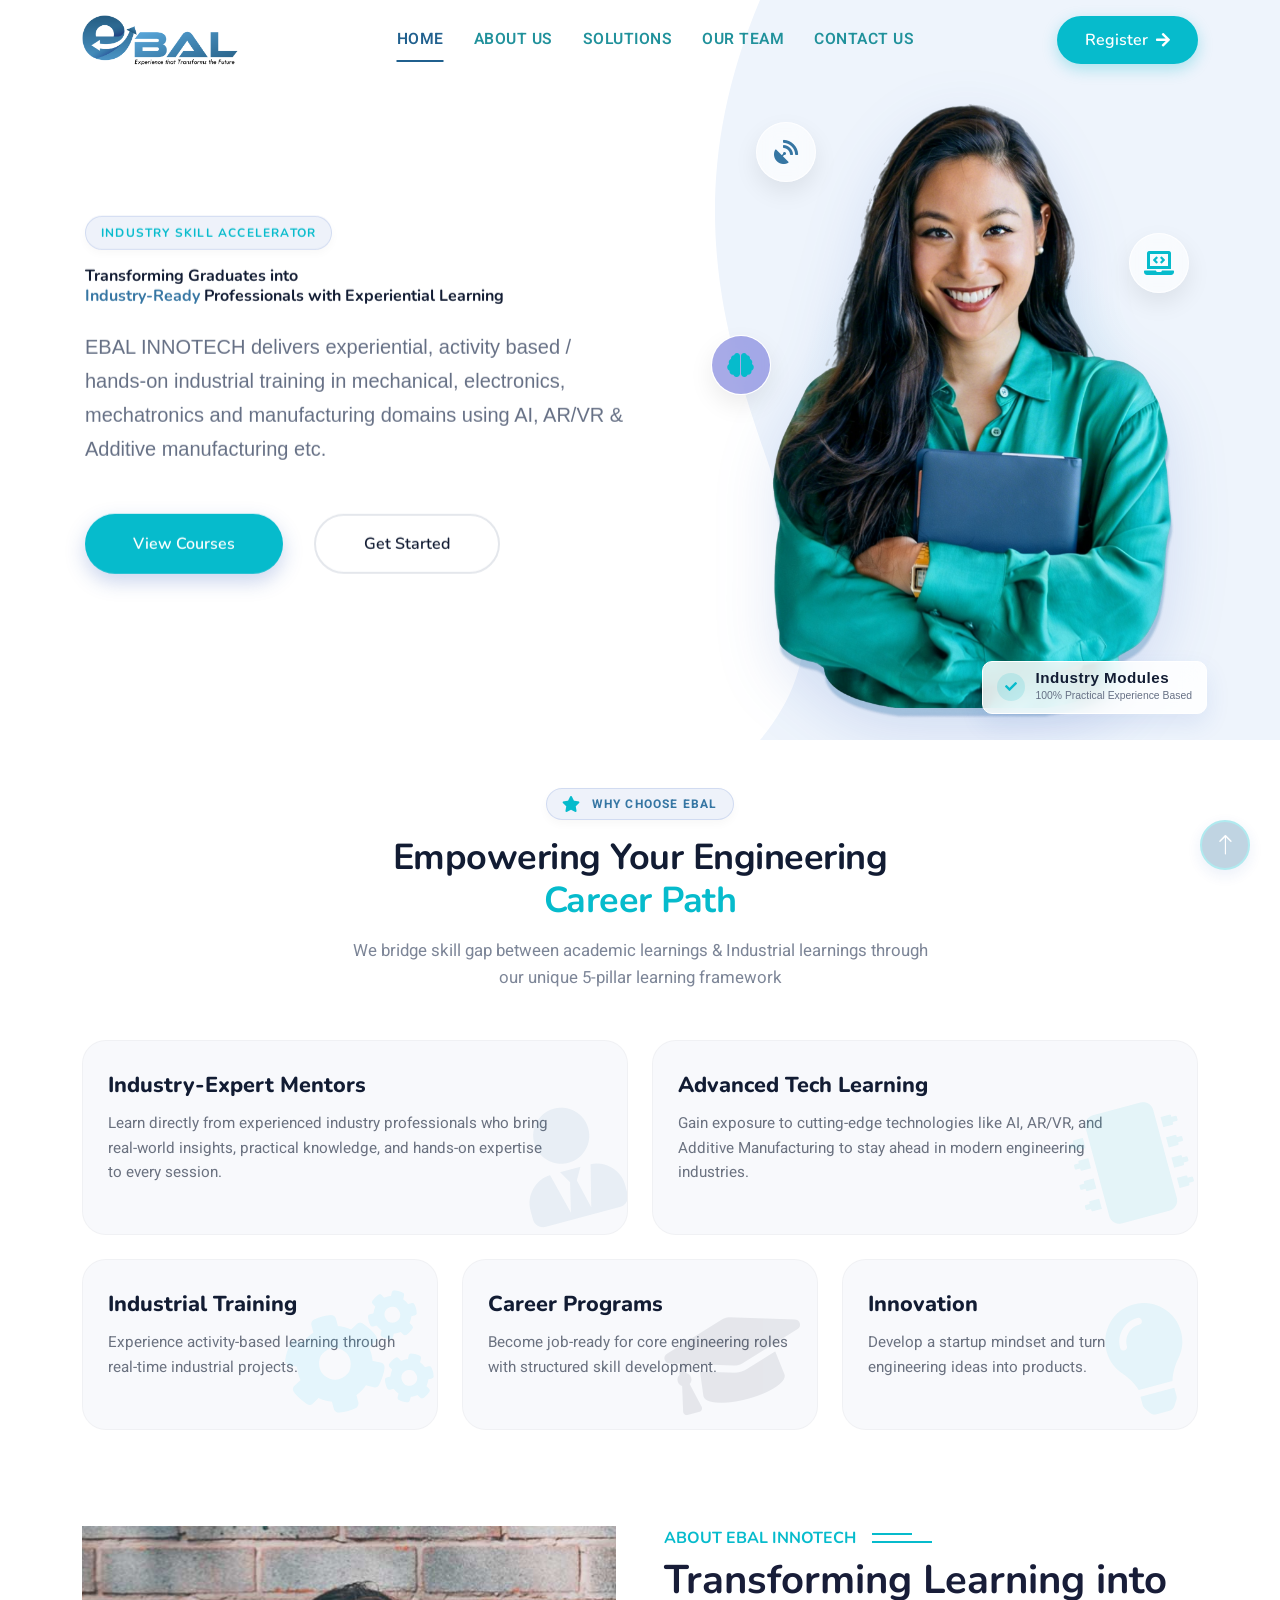
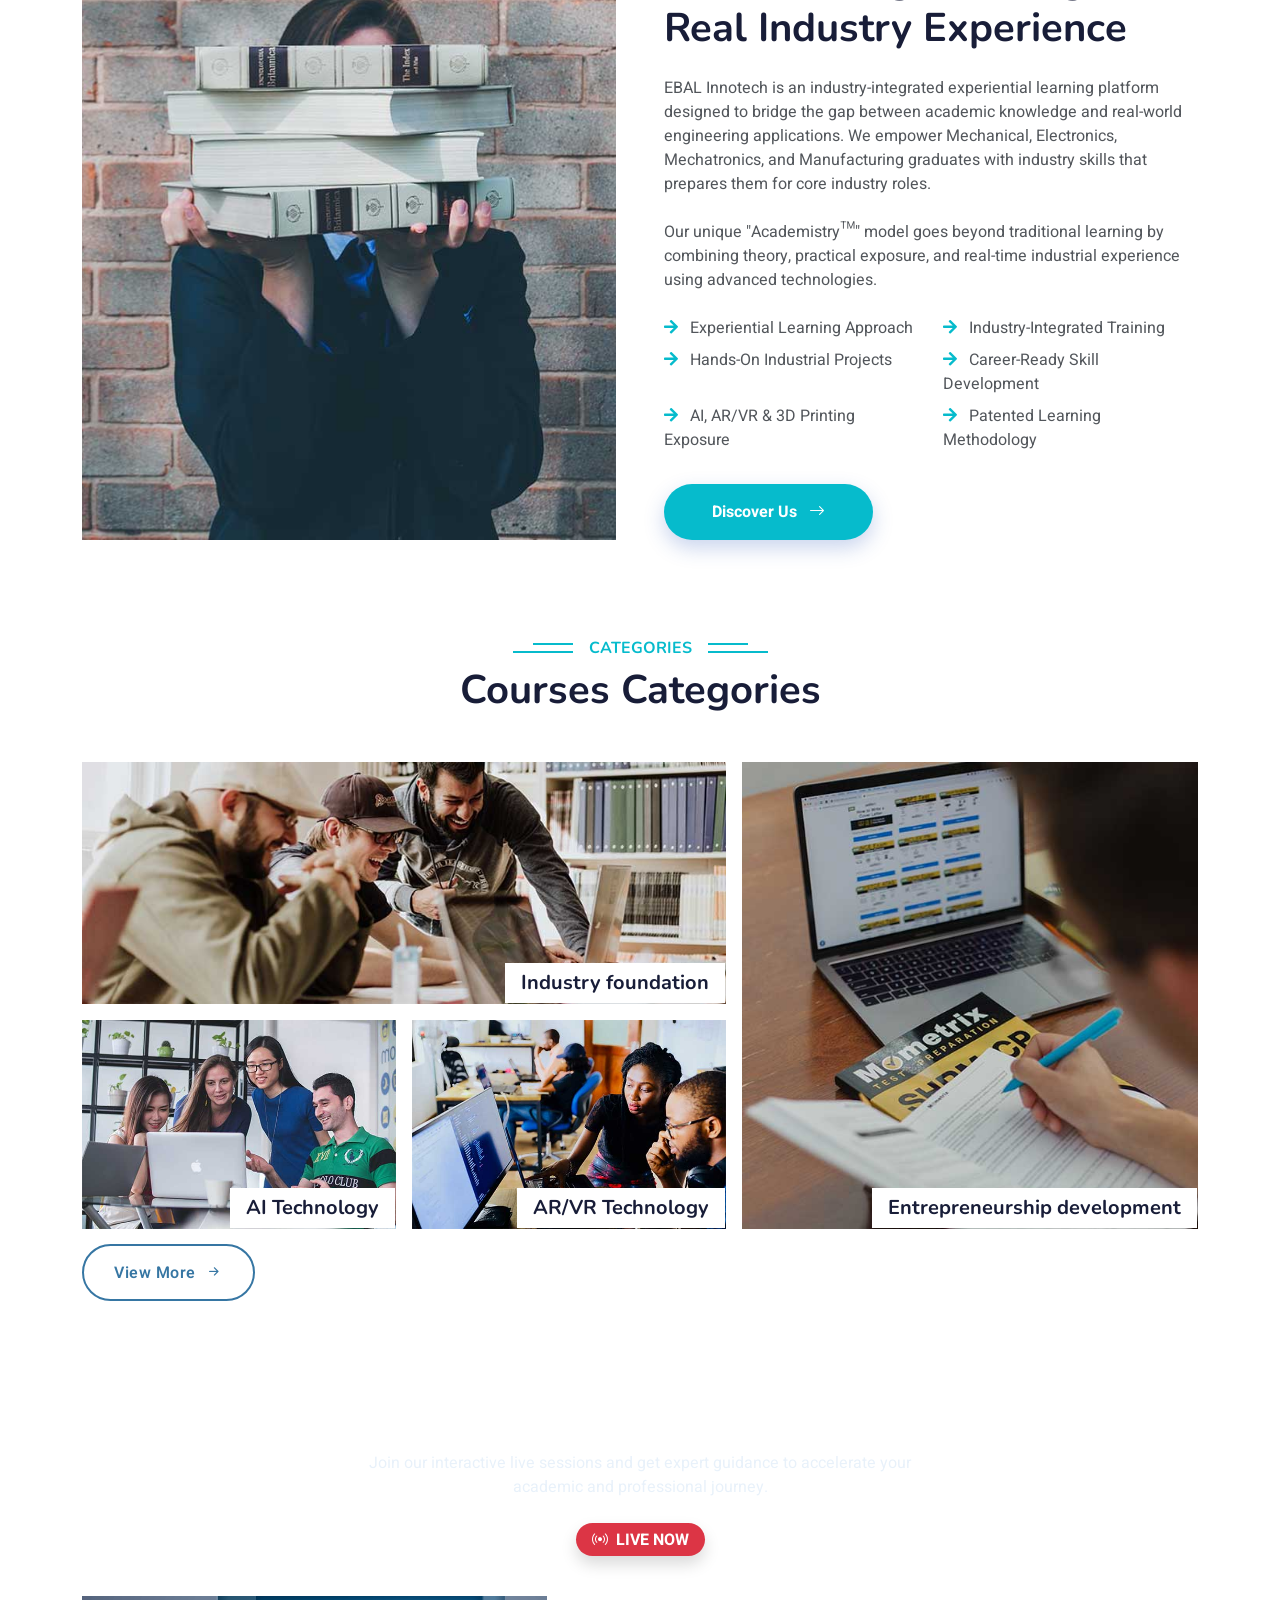
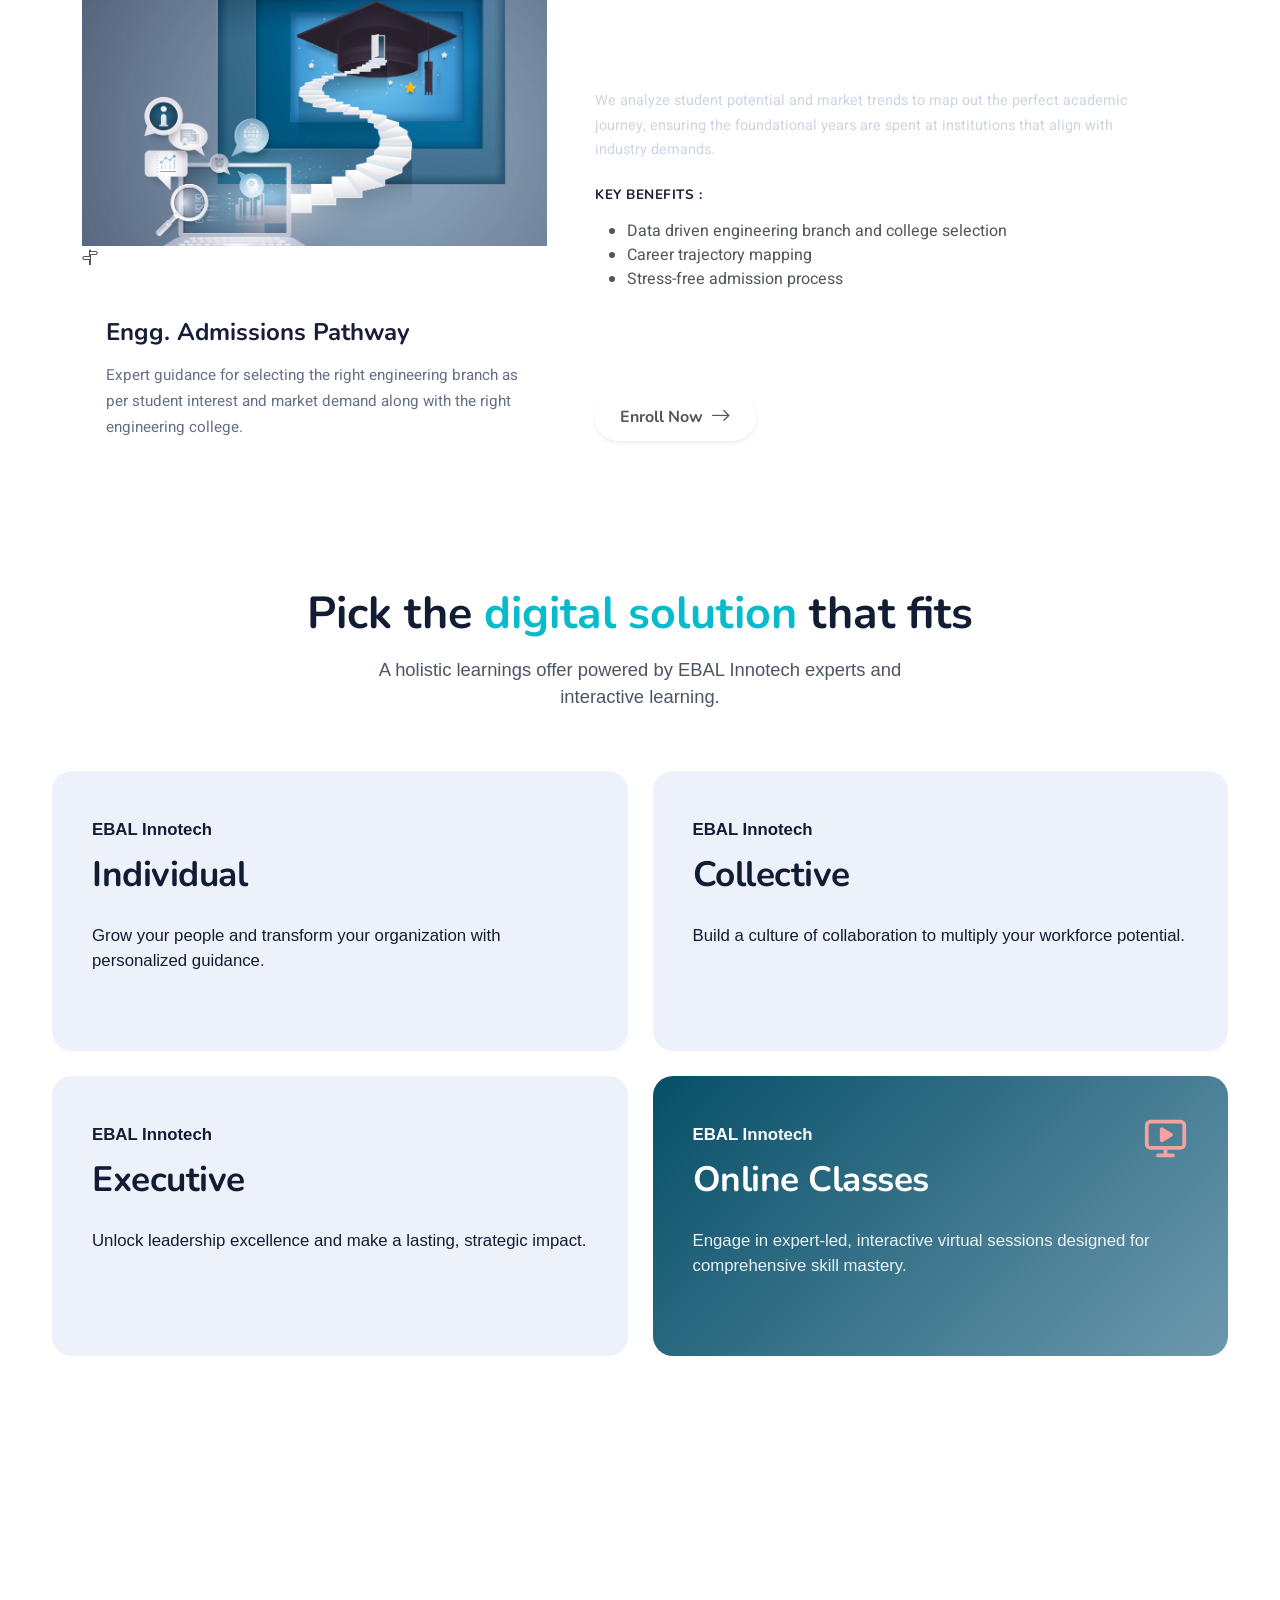
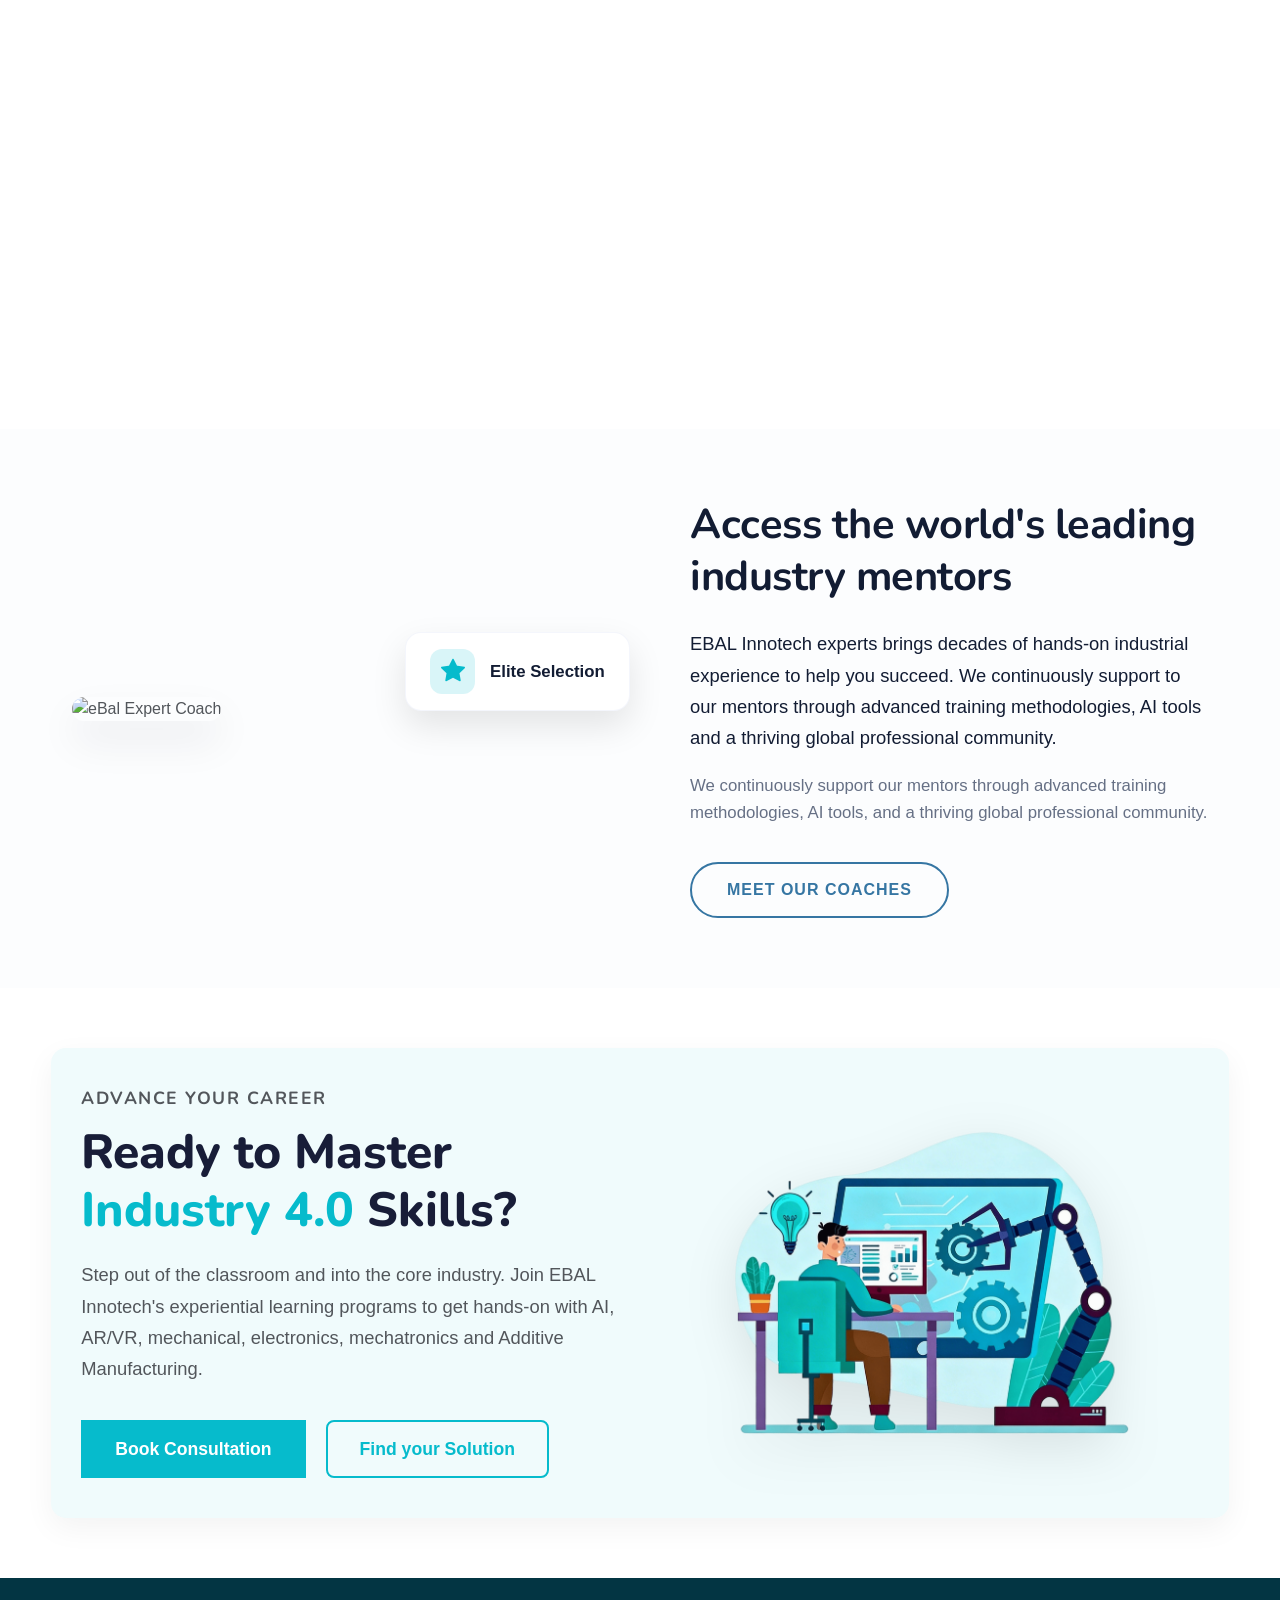
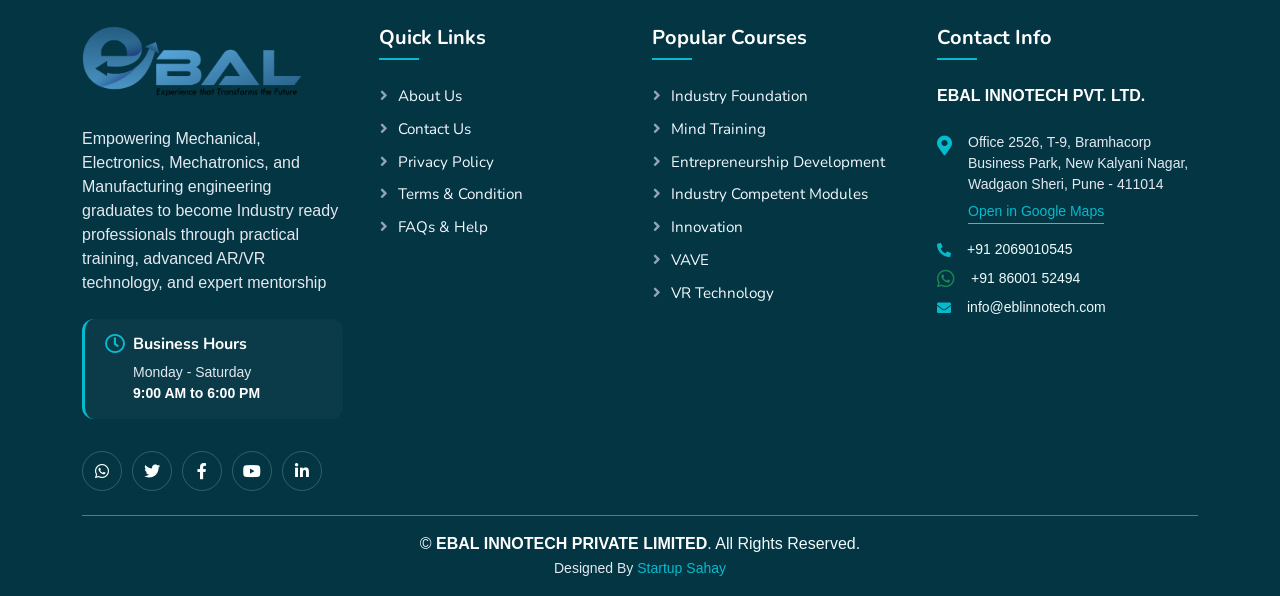
==== commit bcbbccbc: "Update index.html" ====
--- a/index.html
+++ b/index.html
@@ -2,7 +2,7 @@
 <html lang="en">
   <head>
     <meta charset="utf-8" />
-    <title>eBAL Innotech</title>
+    <title>EBAL Innotech</title>
     <link
       rel="icon"
       type="image/png"
@@ -88,8 +88,8 @@
         <div class="collapse navbar-collapse" id="navbarCollapse">
           <div class="navbar-nav mx-auto">
             <a href="index.html" class="nav-item nav-link active">Home</a>
-            <a href="about.html" class="nav-item nav-link">About</a>
-            <a href="courses.html" class="nav-item nav-link">Courses</a>
+            <a href="about.html" class="nav-item nav-link">About Us</a>
+            
             <div class="nav-item dropdown">
               <a href="solution.html" class="nav-link">Solutions</a>
               <!-- <div class="dropdown-menu fade-down m-0">
@@ -98,6 +98,7 @@
                         <a href="mentorship.html" class="dropdown-item">Mentorship</a>
                     </div> -->
             </div>
+            <a href="./team.html" class="nav-item nav-link">Our Team</a>
             <a href="./contactus.html" class="nav-item nav-link">Contact Us</a>
           </div>
 
@@ -150,11 +151,11 @@
 
               <div class="hero-actions dissolve-item delay-3">
                 <a
-                  href=""
+                  href="./solution.html"
                   class="btn btn-primary-custom rounded-pill py-3 px-5 me-3"
                   >View Courses</a
                 >
-                <a href="" class="btn btn-outline-custom rounded-pill py-3 px-5"
+                <a href="https://experts.ebalinnotech.com/l/eecb7ab9f0" class="btn btn-outline-custom rounded-pill py-3 px-5"
                   >Get Started</a
                 >
               </div>
@@ -185,12 +186,12 @@
 
               <div class="hero-actions dissolve-item delay-3">
                 <a
-                  href="solution.html"
+                  href="./solution.html#services-ebal"
                   class="btn btn-primary-custom rounded-pill py-3 px-5 me-3"
                   >Explore Services</a
                 >
                 <a
-                  href="contactus.html"
+                  href="./contactus.html"
                   class="btn btn-outline-custom rounded-pill py-3 px-5"
                   >Contact Us</a
                 >
@@ -443,10 +444,10 @@
 
             <a
               class="btn-primary-custom rounded-pill py-3 px-5 mt-2 fw-bold"
-              href="solution.html#ebal-academistry-section"
+              href="./about.html"
               style="display: inline-block"
             >
-              Explore More <i class="bi bi-arrow-right ms-2"></i>
+              Discover Us <i class="bi bi-arrow-right ms-2"></i>
             </a>
           </div>
         </div>
@@ -467,7 +468,7 @@
           <div class="col-lg-7 col-md-6">
             <div class="row g-3">
               <div class="col-lg-12 col-md-12 wow zoomIn" data-wow-delay="0.1s">
-                <a class="position-relative d-block overflow-hidden" href="">
+                <a class="position-relative d-block overflow-hidden" href="./solution.html#industry-course">
                   <img class="img-fluid" src="img/cat-1.jpg" alt="" />
                   <div
                     class="bg-white text-center position-absolute bottom-0 end-0 py-2 px-3"
@@ -479,7 +480,7 @@
                 </a>
               </div>
               <div class="col-lg-6 col-md-12 wow zoomIn" data-wow-delay="0.3s">
-                <a class="position-relative d-block overflow-hidden" href="">
+                <a class="position-relative d-block overflow-hidden" href="./solution.html#ai-service">
                   <img class="img-fluid" src="img/cat-2.jpg" alt="" />
                   <div
                     class="bg-white text-center position-absolute bottom-0 end-0 py-2 px-3"
@@ -491,7 +492,7 @@
                 </a>
               </div>
               <div class="col-lg-6 col-md-12 wow zoomIn" data-wow-delay="0.5s">
-                <a class="position-relative d-block overflow-hidden" href="">
+                <a class="position-relative d-block overflow-hidden" href="./solution.html#ar-service">
                   <img class="img-fluid" src="img/cat-3.jpg" alt="" />
                   <div
                     class="bg-white text-center position-absolute bottom-0 end-0 py-2 px-3"
@@ -509,7 +510,7 @@
             data-wow-delay="0.7s"
             style="min-height: 350px"
           >
-            <a class="position-relative d-block h-100 overflow-hidden" href="">
+            <a class="position-relative d-block h-100 overflow-hidden" href="./solution.html#entre-services">
               <img
                 class="img-fluid position-absolute w-100 h-100"
                 src="img/cat-4.jpg"
@@ -526,11 +527,91 @@
             </a>
           </div>
         </div>
-        <a href="./courses.html" class="btn-view-more">
+        <a href="./solution.html" class="btn-view-more">
           View More <i class="bi bi-arrow-right-short"></i>
         </a>
       </div>
     </div>
+
+    <div class="container-fluid py-5 ac-section-gradient">
+  <div class="container">
+    
+    <div class="text-center wow fadeInUp" data-wow-delay="0.1s" style="margin-bottom: 40px;">
+      <!-- <h6 class="section-title bg-light text-center px-3" style="color: #17c0c4 !important; font-weight: bold; letter-spacing: 1px;">FEATURED PROGRAM</h6> -->
+      <h2 class="mb-3 fw-bold text-white">Currently Enrolling</h2>
+     <p class="mx-auto" style="color: #e6f0fa; max-width: 600px; font-size: 1rem; opacity: 0.9;">
+        Join our interactive live sessions and get expert guidance to accelerate your academic and professional journey.
+      </p>
+      <span class="badge bg-danger rounded-pill pulse-live px-3 py-2 fs-6 mt-2 shadow">
+          <i class="bi bi-broadcast me-2"></i>LIVE NOW
+      </span>
+      
+    </div>
+    
+    <div class="card border-0  ac-interactive-card overflow-hidden h-100 wow fadeInUp" data-wow-delay="0.3s">
+      
+      <!-- row g-0 removes gaps between columns for a seamless look -->
+      <div class="row g-0 align-items-stretch">
+        
+        <!-- ================= LEFT SIDE (White Area) ================= -->
+        <!-- On mobile (col-12) it sits on top. On tablet/desktop (col-md-5) it sits on the left -->
+        <div class="col-12 col-md-5 d-flex flex-column bg-white">
+          
+          <!-- Image Wrapper with Relative Positioning -->
+          <div class="position-relative">
+            <!-- Ensure image path is correct -->
+            <img src="./img/enggpathway.jpg" alt="Engg. Admissions Pathway" class="w-100 ac-course-img" style="object-fit: cover; height: 250px;" />
+            
+            <!-- Floating Icon -->
+            <div class="ac-floating-icon">
+              <!-- Using Bootstrap Icon -->
+              <i class="bi bi-signpost-split"></i> 
+            </div>
+          </div>
+          
+          <!-- Text Content -->
+          <div class="p-4 pt-5 pb-5 text-start flex-grow-1">
+            <h4 class="fw-bold ac-dark-blue-text mb-3">Engg. Admissions Pathway</h4>
+            <p class="text-muted mb-0" style="font-size: 0.95rem; line-height: 1.7;">
+              Expert guidance for selecting the right engineering branch as per student interest and market demand along with the right engineering college.
+            </p>
+          </div>
+          
+        </div>
+
+        <!-- ================= RIGHT SIDE (Dark Gradient) ================= -->
+        <!-- On mobile (col-12) it stacks below the white area. On tablet/desktop (col-md-7) it sits on the right -->
+        <div class="col-12 col-md-7 ac-gradient-bg p-4 p-lg-5 d-flex flex-column justify-content-center text-start">
+            
+          <h4 class="fw-bold text-white mb-3 mt-3 mt-md-0">Detailed Overview</h4>
+          <p class="mb-4" style="color: #cbd5e1; font-size: 0.9rem; line-height: 1.7;">
+            We analyze student potential and market trends to map out the perfect academic journey, ensuring the foundational years are spent at institutions that align with industry demands.
+          </p>
+          
+          <h6 class="fw-bold text-uppercase mb-3 ac-cyan-text" style="font-size: 0.85rem; letter-spacing: 0.5px;">
+            Key Benefits :
+          </h6>
+          
+          <ul class="ac-arrow-list mb-5">
+            <li>Data driven engineering branch and college selection</li>
+            <li>Career trajectory mapping</li>
+            <li>Stress-free admission process</li>
+          </ul>
+
+          <!-- Enroll Now Button -->
+          <div class="mt-auto pb-2 pb-md-0">
+              <button onclick="window.location.href = 'https://experts.ebalinnotech.com/l/b510208f14';" class="btn ac-btn-cyan rounded-pill px-4 py-2 fw-bold shadow-sm d-inline-flex align-items-center">
+                  Enroll Now <i class="bi bi-arrow-right ms-2 fs-5"></i>
+              </button>
+          </div>
+
+        </div>
+
+      </div>
+    </div>
+    
+  </div>
+</div>
 
     <!-- Classes Types -->
     <section class="coaching-solutions-section">
@@ -601,11 +682,11 @@
     </section>
     <!-- Categories Start -->
 
-    <div
+    <!-- <div
       class="ebal-container"
       style="max-width: 1250px; margin: 0 auto; margin-bottom: 40px"
     >
-      <!-- <div class="ebal-header"> -->
+    
       <div
         class="text-center wow fadeInUp"
         data-wow-delay="0.1s"
@@ -617,10 +698,7 @@
         <h1 class="mb-5">Empowering the Future of Manufacturing</h1>
       </div>
 
-      <!-- <h6 class="ebal-subtitle">EBAL Innotech Impact</h6>
-    <h2 class="ebal-title">Empowering the Future of Manufacturing</h2> -->
-      <!-- </div> -->
-
+ 
       <div class="ebal-stats-grid">
         <div class="ebal-stat-card">
           <div class="ebal-icon">
@@ -721,7 +799,7 @@
           <p class="ebal-desc">Core Industry Role Integration</p>
         </div>
       </div>
-    </div>
+    </div> -->
 
     <section class="ebal-edge-section py-5">
       <div class="container py-5">
@@ -815,7 +893,7 @@
             </div>
 
             <div class="d-flex align-items-center flex-wrap gap-4">
-              <a href="#" class="btn btn-primary-custom rounded-pill py-3 px-5"
+              <a href="https://experts.ebalinnotech.com/l/eecb7ab9f0" class="btn btn-primary-custom rounded-pill py-3 px-5"
                 >Get Started Now <i class="fa fa-arrow-right ms-2"></i
               ></a>
               <div class="edge-contact-mini">
@@ -1004,15 +1082,15 @@
                 class="main-coach-img"
               />
 
-              <div class="floating-badge badge-top">
+              <!-- <div class="floating-badge badge-top">
                 <div class="badge-icon icon-blue">
                   <i class="bi bi-award-fill"></i>
                 </div>
                 <div class="badge-text">
                   <span class="badge-title">ICF Certified</span>
-                  <!-- <span class="badge-sub">Global Standard</span> -->
-                </div>
-              </div>
+                
+                </div>
+              </div> -->
 
               <div class="floating-badge badge-bottom">
                 <div class="badge-icon icon-cyan">
@@ -1042,7 +1120,7 @@
               community.
             </p>
 
-            <a href="about.html#ebal-founders-section" class="btn-meet-coaches">
+            <a href="./team.html" class="btn-meet-coaches">
               Meet Our Coaches
             </a>
           </div>
@@ -1079,8 +1157,8 @@
       </div>
     </section>
 
-    <!-- Team End -->
-    <div class="container-xxl py-5 wow fadeInUp" data-wow-delay="0.1s">
+    <!-- Testimonial End -->
+    <!-- <div class="container-xxl py-5 wow fadeInUp" data-wow-delay="0.1s">
       <div class="container">
         <div class="text-center">
           <h6 class="section-title bg-white text-center text-primary px-3">
@@ -1291,7 +1369,7 @@
           </div>
         </div>
       </div>
-    </div>
+    </div> -->
     <!-- Testimonial End -->
 
     <!-- Footer Start -->
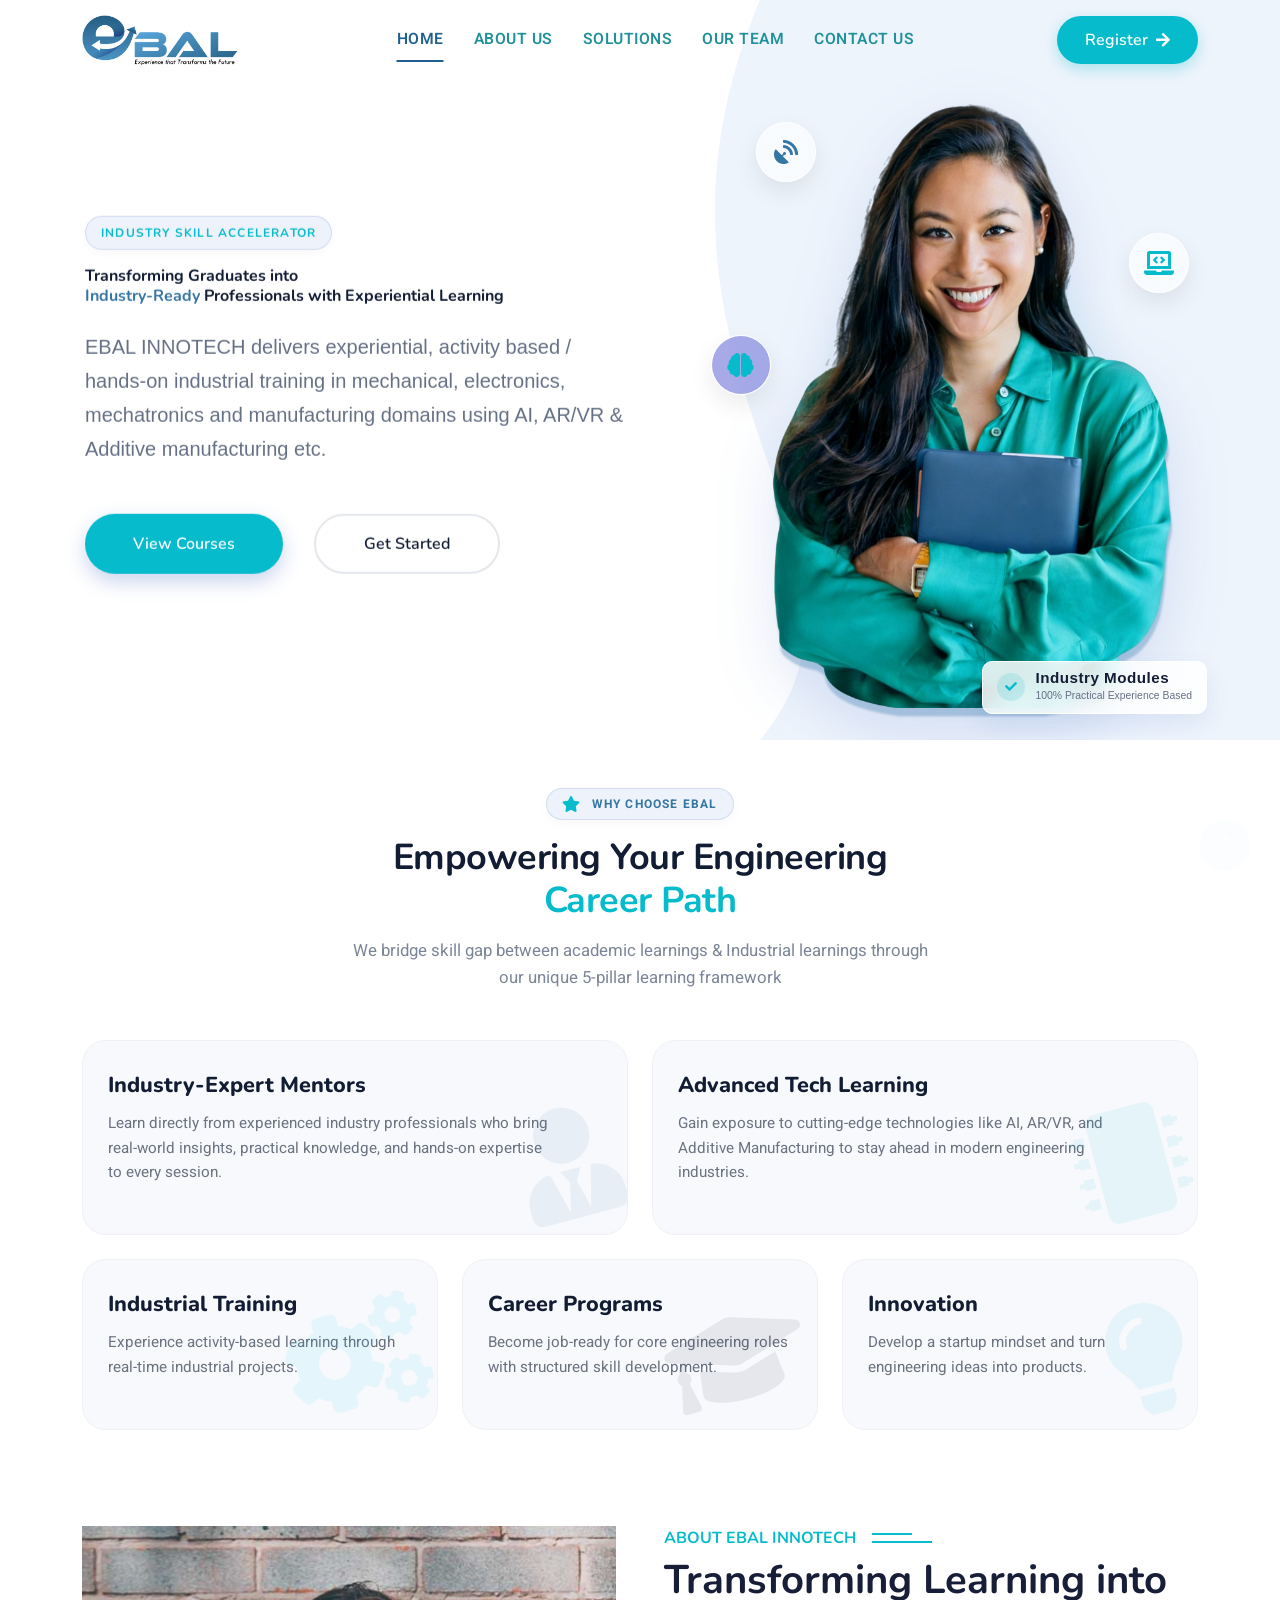
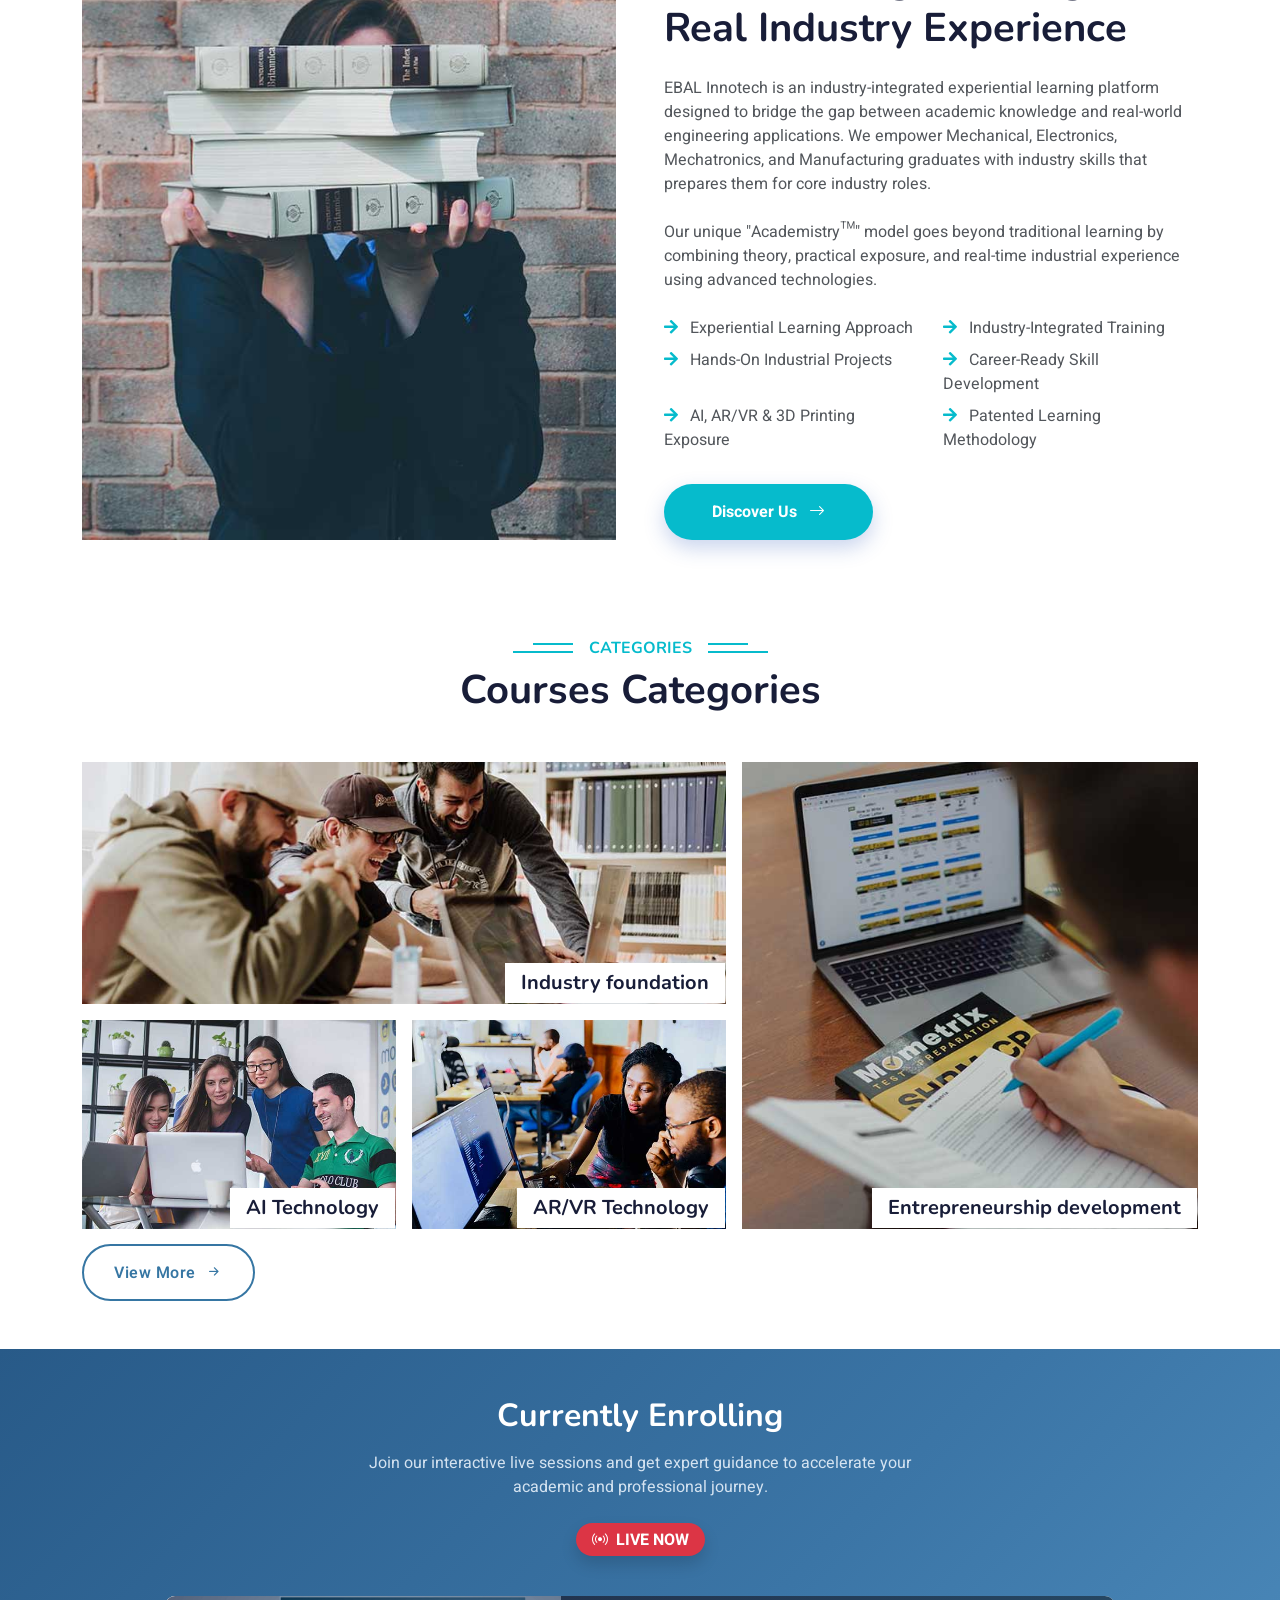
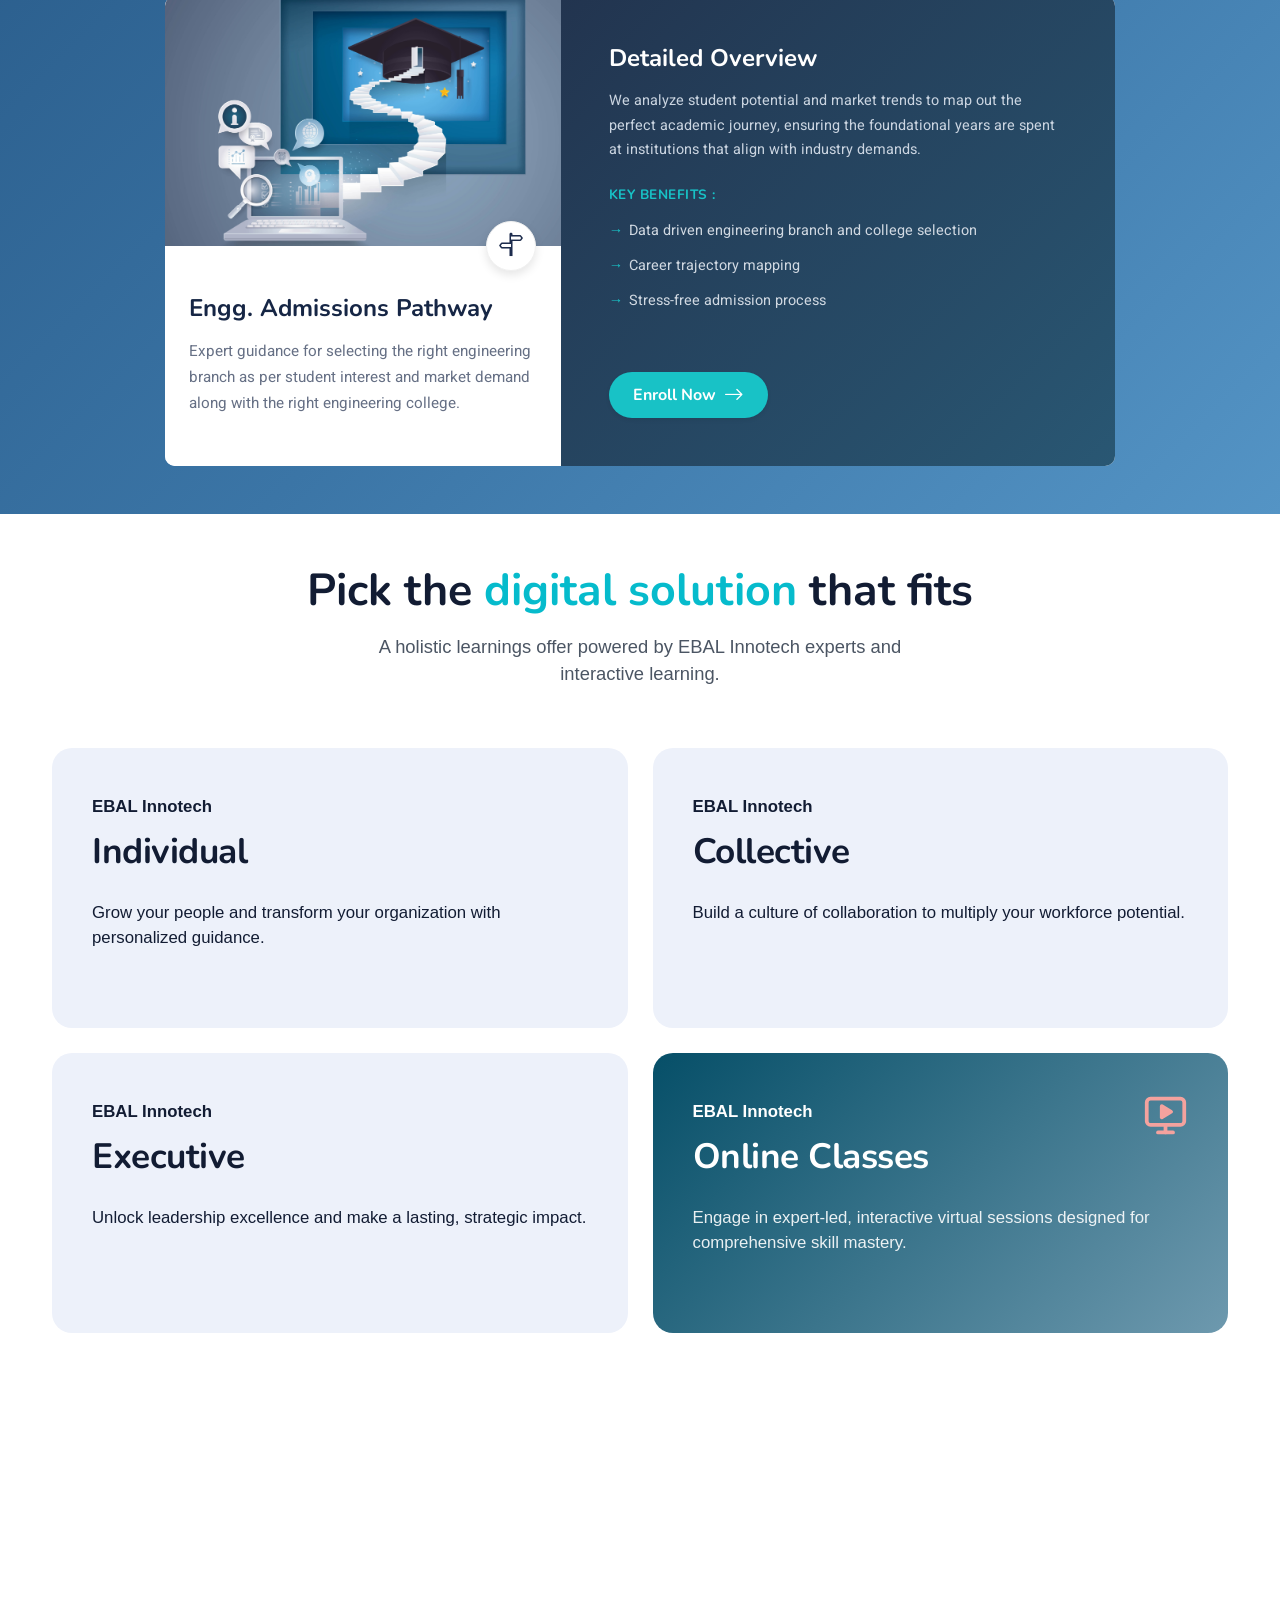
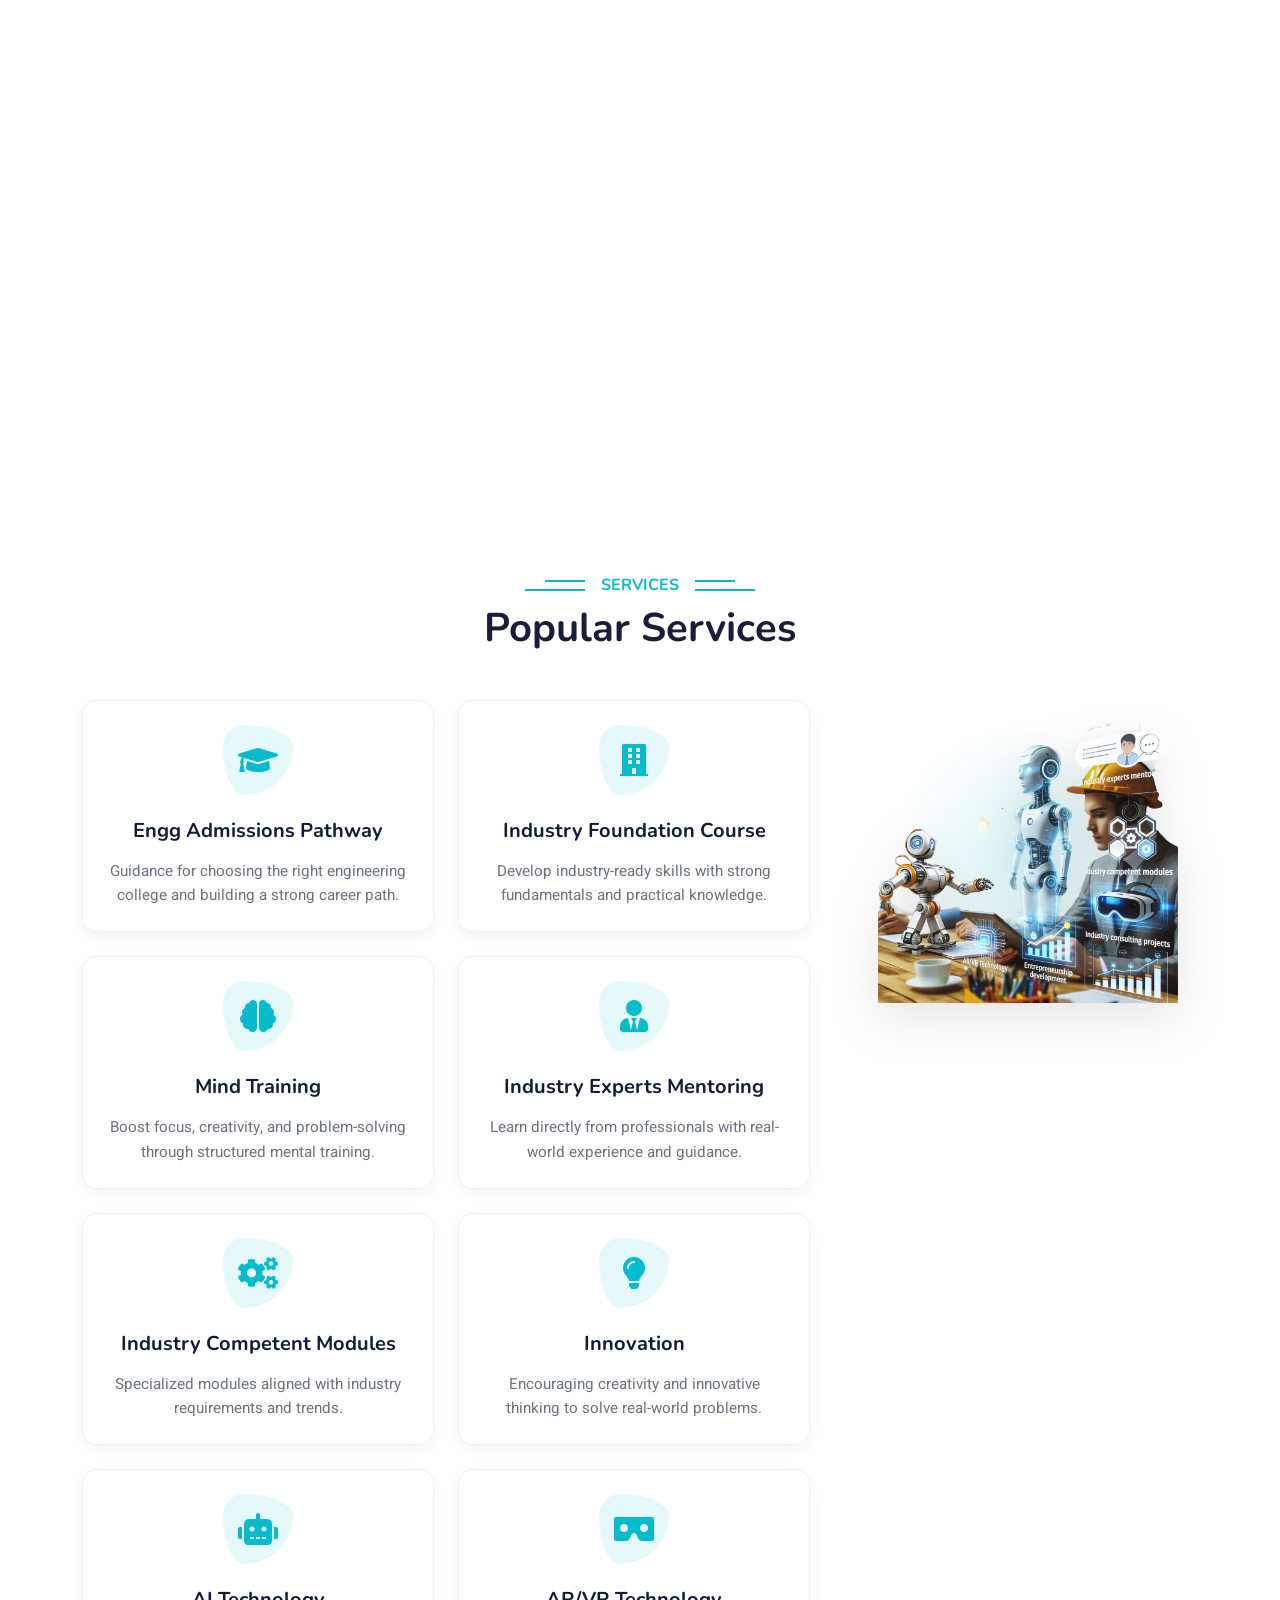
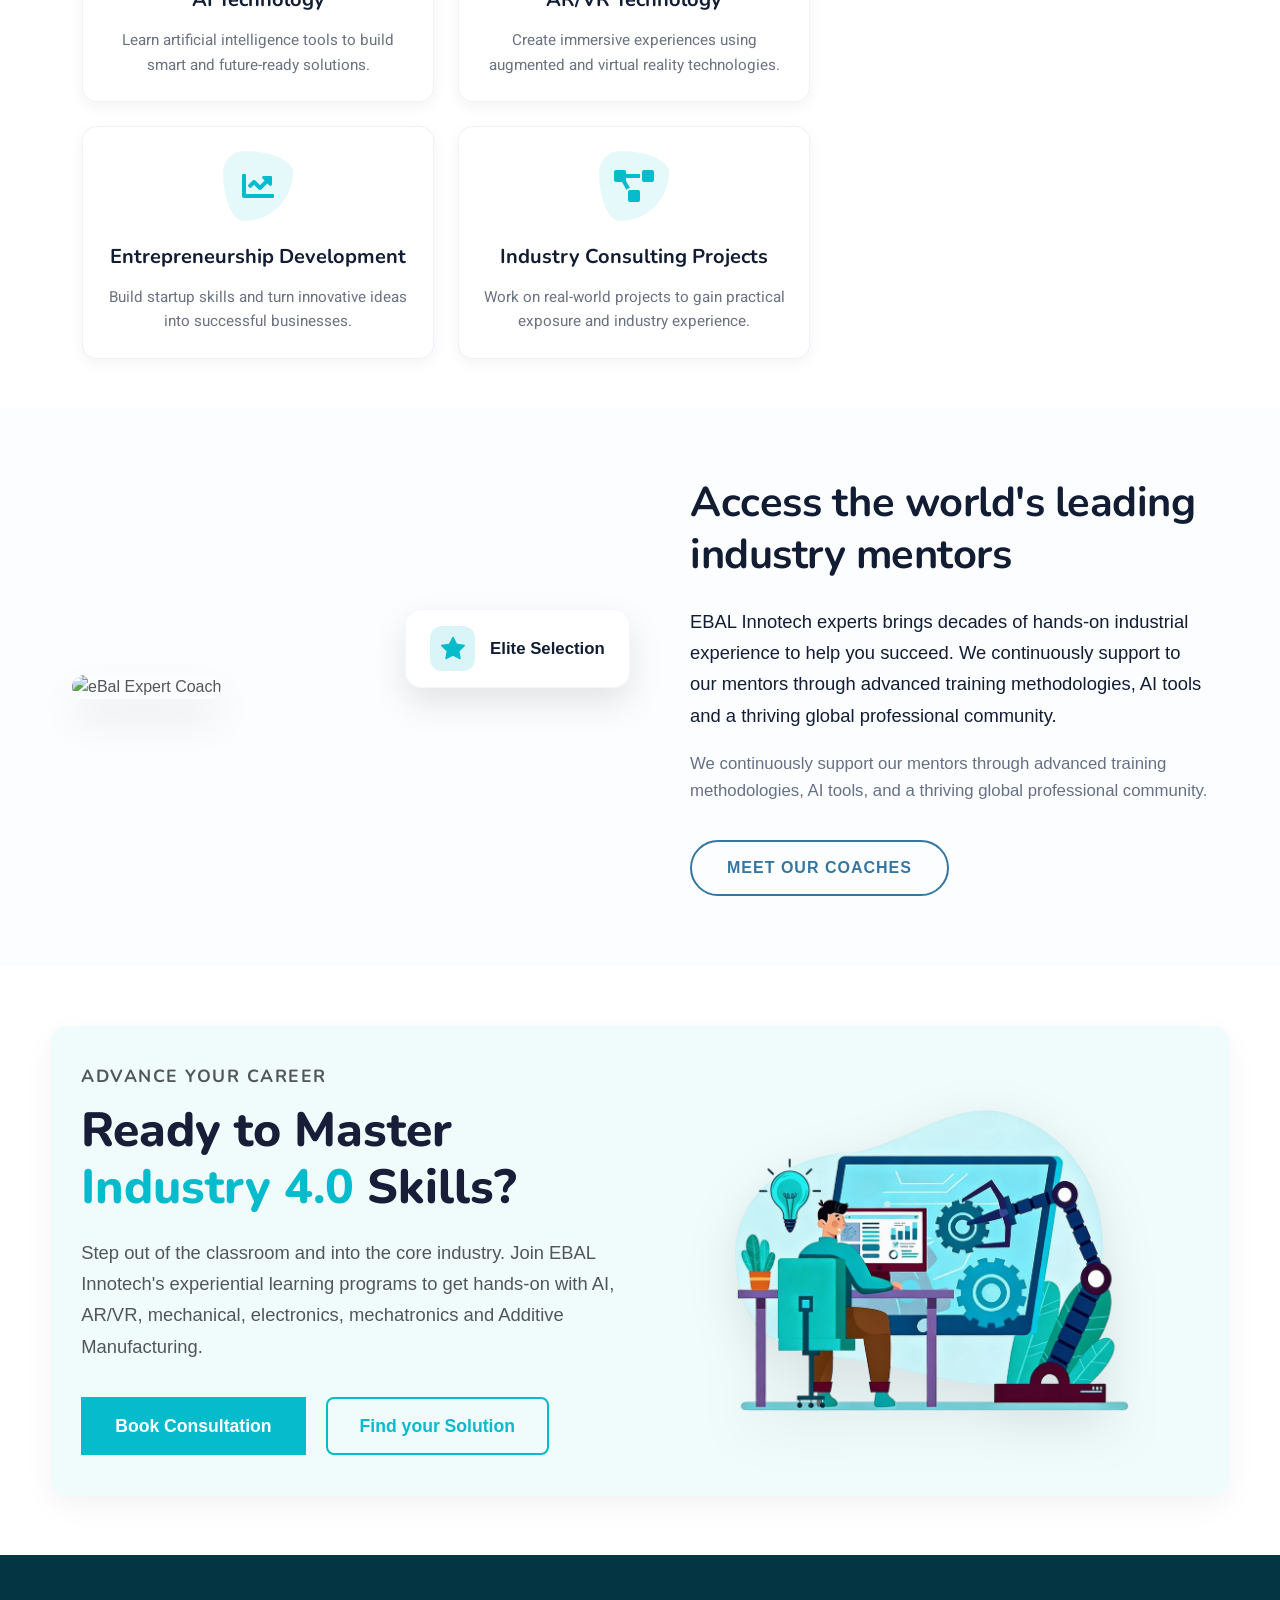
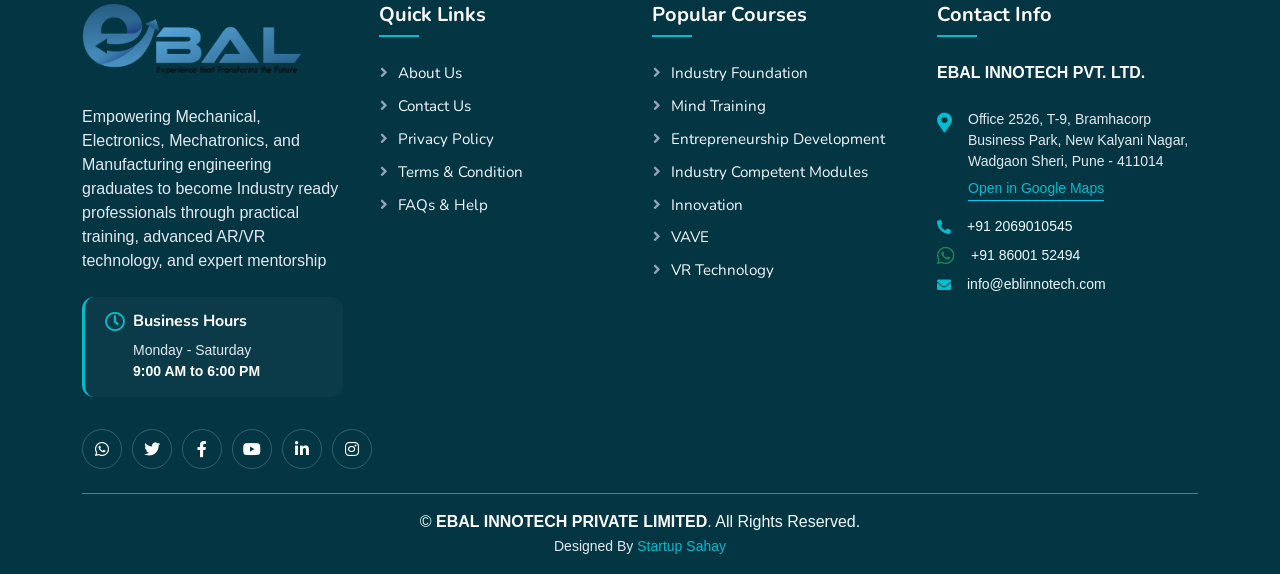
==== commit 8fb3319b: "Update index.html" ====
--- a/index.html
+++ b/index.html
@@ -68,7 +68,7 @@
     <!-- Navbar Start -->
     <nav class="navbar navbar-expand-lg ebal-navbar fixed-top">
       <div class="container">
-        <a href="index.html" class="navbar-brand d-flex align-items-center">
+        <a href="index" class="navbar-brand d-flex align-items-center">
           <img
             src="img/EBAL INNOTECH FINAL_LOGO.png"
             alt="EBAL Logo"
@@ -87,19 +87,19 @@
 
         <div class="collapse navbar-collapse" id="navbarCollapse">
           <div class="navbar-nav mx-auto">
-            <a href="index.html" class="nav-item nav-link active">Home</a>
-            <a href="about.html" class="nav-item nav-link">About Us</a>
+            <a href="index" class="nav-item nav-link active">Home</a>
+            <a href="about" class="nav-item nav-link">About Us</a>
             
             <div class="nav-item dropdown">
-              <a href="solution.html" class="nav-link">Solutions</a>
+              <a href="solution" class="nav-link">Solutions</a>
               <!-- <div class="dropdown-menu fade-down m-0">
                         <a href="training.html" class="dropdown-item">Industrial Training</a>
                         <a href="tech.html" class="dropdown-item">Advanced Tech</a>
                         <a href="mentorship.html" class="dropdown-item">Mentorship</a>
                     </div> -->
             </div>
-            <a href="./team.html" class="nav-item nav-link">Our Team</a>
-            <a href="./contactus.html" class="nav-item nav-link">Contact Us</a>
+            <a href="team" class="nav-item nav-link">Our Team</a>
+            <a href="contactus" class="nav-item nav-link">Contact Us</a>
           </div>
 
           <div
@@ -151,7 +151,7 @@
 
               <div class="hero-actions dissolve-item delay-3">
                 <a
-                  href="./solution.html"
+                  href="solution"
                   class="btn btn-primary-custom rounded-pill py-3 px-5 me-3"
                   >View Courses</a
                 >
@@ -186,12 +186,12 @@
 
               <div class="hero-actions dissolve-item delay-3">
                 <a
-                  href="./solution.html#services-ebal"
+                  href="solution#services-ebal"
                   class="btn btn-primary-custom rounded-pill py-3 px-5 me-3"
                   >Explore Services</a
                 >
                 <a
-                  href="./contactus.html"
+                  href="contactus"
                   class="btn btn-outline-custom rounded-pill py-3 px-5"
                   >Contact Us</a
                 >
@@ -444,7 +444,7 @@
 
             <a
               class="btn-primary-custom rounded-pill py-3 px-5 mt-2 fw-bold"
-              href="./about.html"
+              href="about"
               style="display: inline-block"
             >
               Discover Us <i class="bi bi-arrow-right ms-2"></i>
@@ -468,7 +468,7 @@
           <div class="col-lg-7 col-md-6">
             <div class="row g-3">
               <div class="col-lg-12 col-md-12 wow zoomIn" data-wow-delay="0.1s">
-                <a class="position-relative d-block overflow-hidden" href="./solution.html#industry-course">
+                <a class="position-relative d-block overflow-hidden" href="solution#industry-course">
                   <img class="img-fluid" src="img/cat-1.jpg" alt="" />
                   <div
                     class="bg-white text-center position-absolute bottom-0 end-0 py-2 px-3"
@@ -480,7 +480,7 @@
                 </a>
               </div>
               <div class="col-lg-6 col-md-12 wow zoomIn" data-wow-delay="0.3s">
-                <a class="position-relative d-block overflow-hidden" href="./solution.html#ai-service">
+                <a class="position-relative d-block overflow-hidden" href="solution#ai-service">
                   <img class="img-fluid" src="img/cat-2.jpg" alt="" />
                   <div
                     class="bg-white text-center position-absolute bottom-0 end-0 py-2 px-3"
@@ -492,7 +492,7 @@
                 </a>
               </div>
               <div class="col-lg-6 col-md-12 wow zoomIn" data-wow-delay="0.5s">
-                <a class="position-relative d-block overflow-hidden" href="./solution.html#ar-service">
+                <a class="position-relative d-block overflow-hidden" href="solution#ar-service">
                   <img class="img-fluid" src="img/cat-3.jpg" alt="" />
                   <div
                     class="bg-white text-center position-absolute bottom-0 end-0 py-2 px-3"
@@ -510,7 +510,7 @@
             data-wow-delay="0.7s"
             style="min-height: 350px"
           >
-            <a class="position-relative d-block h-100 overflow-hidden" href="./solution.html#entre-services">
+            <a class="position-relative d-block h-100 overflow-hidden" href="solution#entre-services">
               <img
                 class="img-fluid position-absolute w-100 h-100"
                 src="img/cat-4.jpg"
@@ -527,7 +527,7 @@
             </a>
           </div>
         </div>
-        <a href="./solution.html" class="btn-view-more">
+        <a href="solution" class="btn-view-more">
           View More <i class="bi bi-arrow-right-short"></i>
         </a>
       </div>
@@ -1120,7 +1120,7 @@
               community.
             </p>
 
-            <a href="./team.html" class="btn-meet-coaches">
+            <a href="team" class="btn-meet-coaches">
               Meet Our Coaches
             </a>
           </div>
@@ -1142,8 +1142,8 @@
             Manufacturing.
           </p>
           <div class="cta-buttons">
-            <a href="contactus.html" class="btn-primary">Book Consultation</a>
-            <a href="solution.html" class="btn-secondary">Find your Solution</a>
+            <a href="contactus" class="btn-primary">Book Consultation</a>
+            <a href="solution" class="btn-secondary">Find your Solution</a>
           </div>
         </div>
 
@@ -1373,7 +1373,7 @@
     <!-- Testimonial End -->
 
     <!-- Footer Start -->
-    <div
+        <div
       class="container-fluid ebal-footer text-light pt-4 mt-5 wow fadeIn"
       data-wow-delay="0.1s"
     >
@@ -1408,24 +1408,26 @@
             </div>
 
             <div class="d-flex pt-2">
+             <a
+  class="btn btn-outline-light btn-social"
+  href="https://wa.me/918600152494?text=Hello!%20I%20am%20interested%20in%20learning%20more%20about%20your%20courses,%20training%20programs,%20and%20career%20guidance%20services.%20Please%20share%20the%20details."
+  target="_blank"
+>
+  <i class="fab fa-whatsapp"></i>
+</a>
               <a
                 class="btn btn-outline-light btn-social"
-                href="[YOUR_TWITTER_LINK]"
-                ><i class="fab fa-whatsapp"></i
-              ></a>
-              <a
-                class="btn btn-outline-light btn-social"
-                href="[YOUR_TWITTER_LINK]"
+                href="https://x.com/EBAL_INNOTECH"
                 ><i class="fab fa-twitter"></i
               ></a>
               <a
                 class="btn btn-outline-light btn-social"
-                href="[YOUR_FACEBOOK_LINK]"
+                href="https://www.facebook.com/share/1BfwyjobmN/"
                 ><i class="fab fa-facebook-f"></i
               ></a>
               <a
                 class="btn btn-outline-light btn-social"
-                href="[YOUR_YOUTUBE_LINK]"
+                href="https://youtube.com/@ebal_innotech_pvt_ltd"
                 ><i class="fab fa-youtube"></i
               ></a>
               <a
@@ -1433,27 +1435,34 @@
                 href="[YOUR_LINKEDIN_LINK]"
                 ><i class="fab fa-linkedin-in"></i
               ></a>
+              <a
+  class="btn btn-outline-light btn-social"
+  href="https://www.instagram.com/ebalinnotechpvtltd?igsh=MXM1bjJ3bnVsdGYxNA=="
+  target="_blank"
+>
+  <i class="fab fa-instagram"></i>
+</a>
             </div>
           </div>
 
           <div class="col-lg-3 col-md-6 ps-lg-4">
             <h5 class="text-white mb-4 footer-heading">Quick Links</h5>
-            <a class="btn btn-link" href="">About Us</a>
-            <a class="btn btn-link" href="">Contact Us</a>
+            <a class="btn btn-link" href="about">About Us</a>
+            <a class="btn btn-link" href="contactus">Contact Us</a>
             <a class="btn btn-link" href="">Privacy Policy</a>
             <a class="btn btn-link" href="">Terms & Condition</a>
-            <a class="btn btn-link" href="">FAQs & Help</a>
+            <a class="btn btn-link" href="team">FAQs & Help</a>
           </div>
 
           <div class="col-lg-3 col-md-6">
             <h5 class="text-white mb-4 footer-heading">Popular Courses</h5>
-            <a class="btn btn-link" href="">Industry foundation </a>
-            <a class="btn btn-link" href="">Mind training</a>
-            <a class="btn btn-link" href="">Entrepreneurship development </a>
-            <a class="btn btn-link" href="">Industry competent modules</a>
-            <a class="btn btn-link" href="">Innovation</a>
-            <a class="btn btn-link" href="">VAVE</a>
-            <a class="btn btn-link" href="">VR Technology</a>
+            <a class="btn btn-link" href="solution">Industry foundation </a>
+            <a class="btn btn-link" href="solution">Mind training</a>
+            <a class="btn btn-link" href="solution">Entrepreneurship development </a>
+            <a class="btn btn-link" href="solution">Industry competent modules</a>
+            <a class="btn btn-link" href="solution">Innovation</a>
+            <a class="btn btn-link" href="solution">VAVE</a>
+            <a class="btn btn-link" href="solution">VR Technology</a>
           </div>
 
           <div class="col-lg-3 col-md-6">
--- a/css/style.css
+++ b/css/style.css
@@ -2639,3 +2639,144 @@
         text-align: center;
     }
 }
+
+
+.ac-interactive-card {
+        transition: transform 0.3s ease, box-shadow 0.3s ease;
+        max-width: 950px; 
+        margin: 0 auto;
+        border-radius: 10px; 
+    }
+    .ac-interactive-card:hover {
+        transform: translateY(-5px);
+        box-shadow: 0 15px 30px rgba(109, 167, 196, 0.662) !important;
+    }
+
+    /* Floating Icon Badge */
+    .ac-floating-icon {
+        position: absolute;
+        right: 25px;
+        bottom: -25px; /* Overlaps the white text section below the image */
+        background-color: #ffffff;
+        color: #1d2c4d;
+        width: 50px;
+        height: 50px;
+        border-radius: 50%;
+        display: flex;
+        align-items: center;
+        justify-content: center;
+        font-size: 1.5rem;
+        box-shadow: 0 4px 10px rgba(0,0,0,0.1);
+        z-index: 2;
+        border: 1px solid #f0f0f0;
+    }
+
+    /* Colors & Gradient */
+    .ac-dark-blue-text { color: #162645 !important; }
+    .ac-gradient-bg { background: linear-gradient(135deg, #22344f 0%, #295773 100%); }
+    .ac-cyan-text { color: #18c2c6 !important; }
+    
+    /* Button Styling */
+    .ac-btn-cyan {
+        background-color: #18c2c6;
+        color: #ffffff;
+        border: none;
+        transition: all 0.3s ease;
+    }
+    .ac-btn-cyan:hover {
+        background-color: #14a6a9;
+        color: #ffffff;
+        transform: translateX(3px); /* Interactive slide effect */
+    }
+
+    /* Custom Arrow List */
+    .ac-arrow-list {
+        list-style: none;
+        padding-left: 0;
+        margin: 0;
+    }
+    .ac-arrow-list li {
+        position: relative;
+        padding-left: 20px;
+        margin-bottom: 12px;
+        color: #d1d9e2;
+        font-size: 0.9rem;
+        line-height: 1.6;
+    }
+    .ac-arrow-list li::before {
+        content: '→';
+        position: absolute;
+        left: 0;
+        color: #18c2c6;
+        font-weight: 500;
+    }
+
+    /* Pulsing Live Dot Animation for Header */
+    .ac-pulse-dot {
+        height: 12px;
+        width: 12px;
+        background-color: #dc3545;
+        border-radius: 50%;
+        display: inline-block;
+        box-shadow: 0 0 0 0 rgba(220, 53, 69, 0.7);
+        animation: ac-pulse 2s infinite;
+    }
+    @keyframes ac-pulse {
+        0% { transform: scale(0.95); box-shadow: 0 0 0 0 rgba(220, 53, 69, 0.7); }
+        70% { transform: scale(1); box-shadow: 0 0 0 8px rgba(220, 53, 69, 0); }
+        100% { transform: scale(0.95); box-shadow: 0 0 0 0 rgba(220, 53, 69, 0); }
+    }
+
+    /* Mobile Image Adjustment */
+    @media (max-width: 767.98px) {
+        .ac-course-img {
+            height: 200px !important; 
+        }
+    }
+
+
+    .ac-text-cyan { color: #17c0c4 !important; }
+    .ac-bg-cyan { background-color: #17c0c4 !important; color: white !important; transition: all 0.3s ease; }
+    .ac-bg-cyan:hover { background-color: #129fa2 !important; color: white !important; transform: translateY(-2px); box-shadow: 0 4px 12px rgba(23, 192, 196, 0.4); }
+    
+    /* Premium Gradient Panel */
+    .ac-gradient-panel {
+        background: linear-gradient(135deg, #1b263b 0%, #326987 100%);
+    }
+    
+    /* Custom Arrow List for Key Benefits */
+    .ac-custom-arrow-list {
+        list-style: none;
+        padding-left: 0;
+        margin: 0;
+    }
+    .ac-custom-arrow-list li {
+        position: relative;
+        padding-left: 25px;
+        margin-bottom: 12px;
+        color: #e0e6ed;
+        font-size: 0.95rem;
+        line-height: 1.5;
+    }
+    .ac-custom-arrow-list li::before {
+        content: '→';
+        position: absolute;
+        left: 0;
+        color: #17c0c4;
+        font-weight: bold;
+    }
+
+    /* Pulsing Live Badge Animation */
+    .pulse-live {
+        animation: pulse-animation 2s infinite;
+    }
+    @keyframes pulse-animation {
+        0% { box-shadow: 0 0 0 0 rgba(220, 53, 69, 0.7); }
+        70% { box-shadow: 0 0 0 8px rgba(220, 53, 69, 0); }
+        100% { box-shadow: 0 0 0 0 rgba(220, 53, 69, 0); }
+    }
+
+  /* Medium-Range Corporate Blue Gradient from EBAL Logo */
+.ac-section-gradient {
+    background: linear-gradient(135deg, #285a88 0%, #3b75a6 50%, #5494c5 100%) !important;
+}
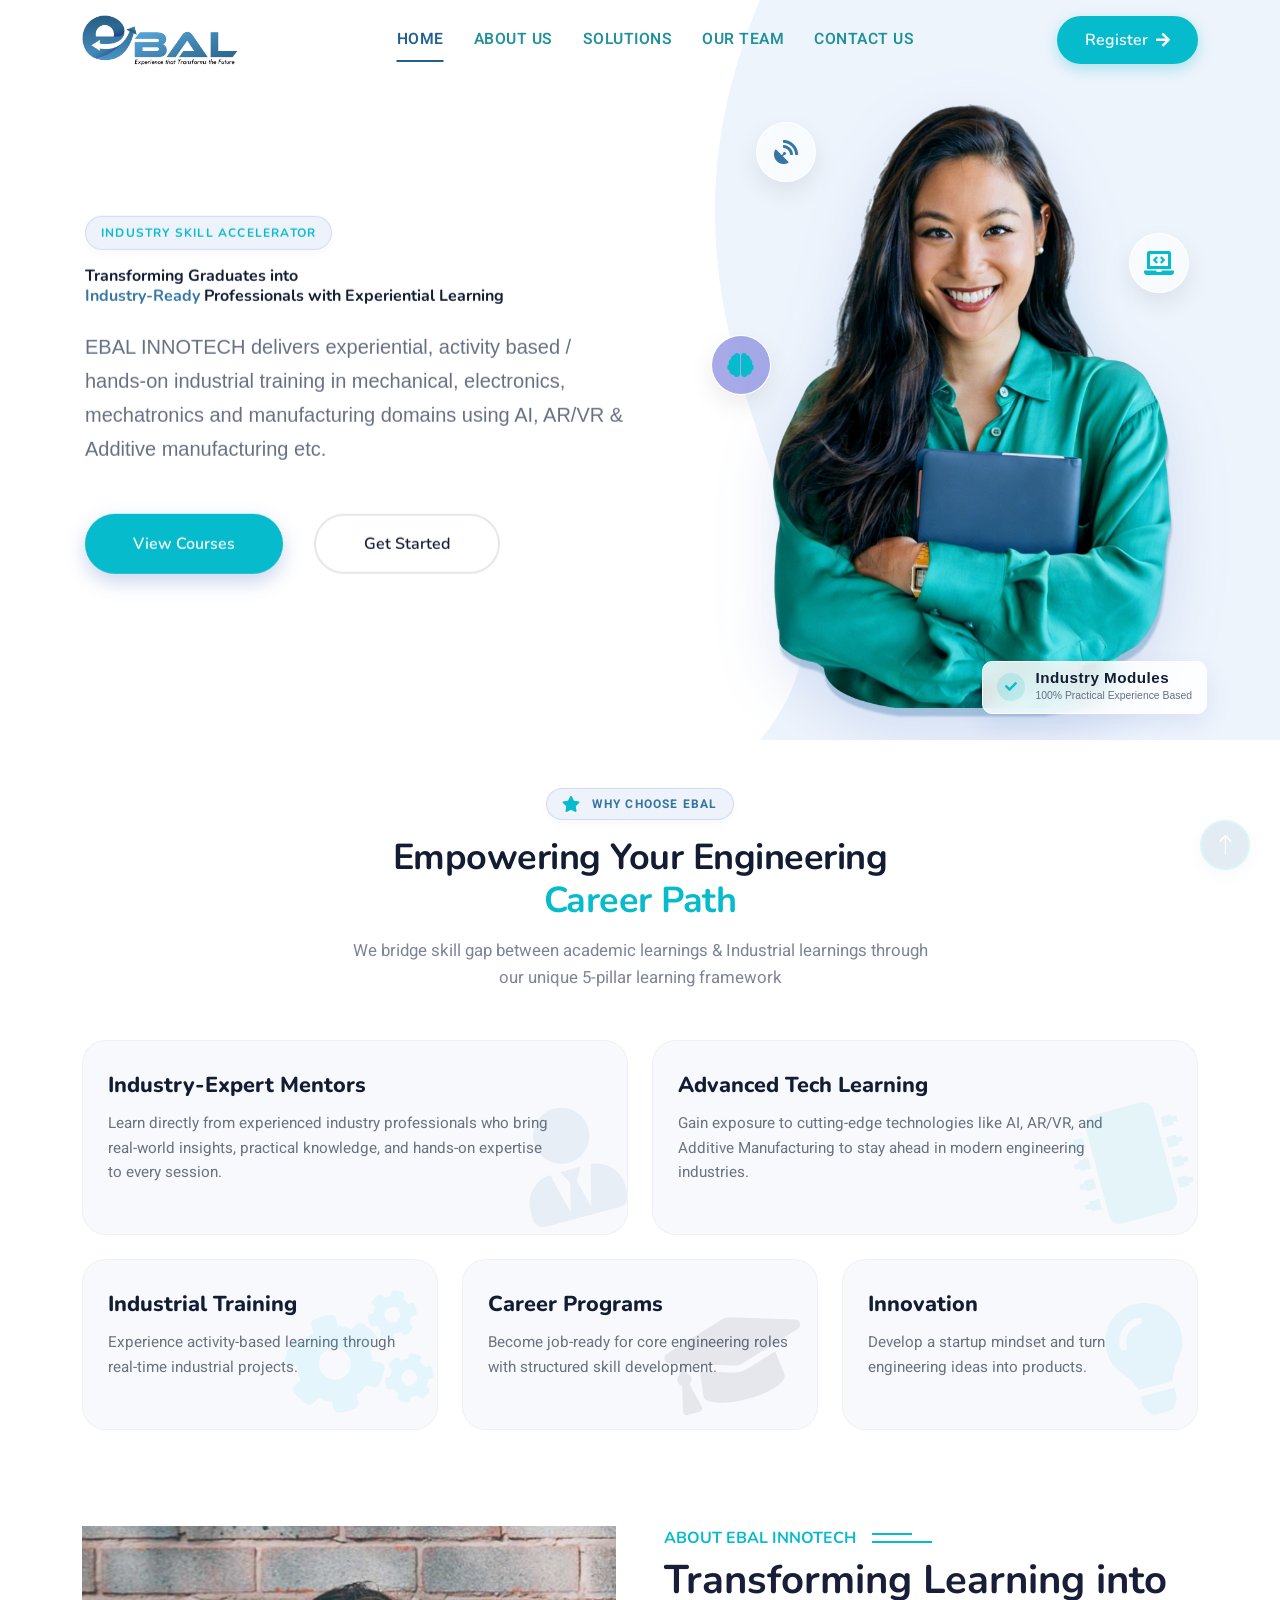
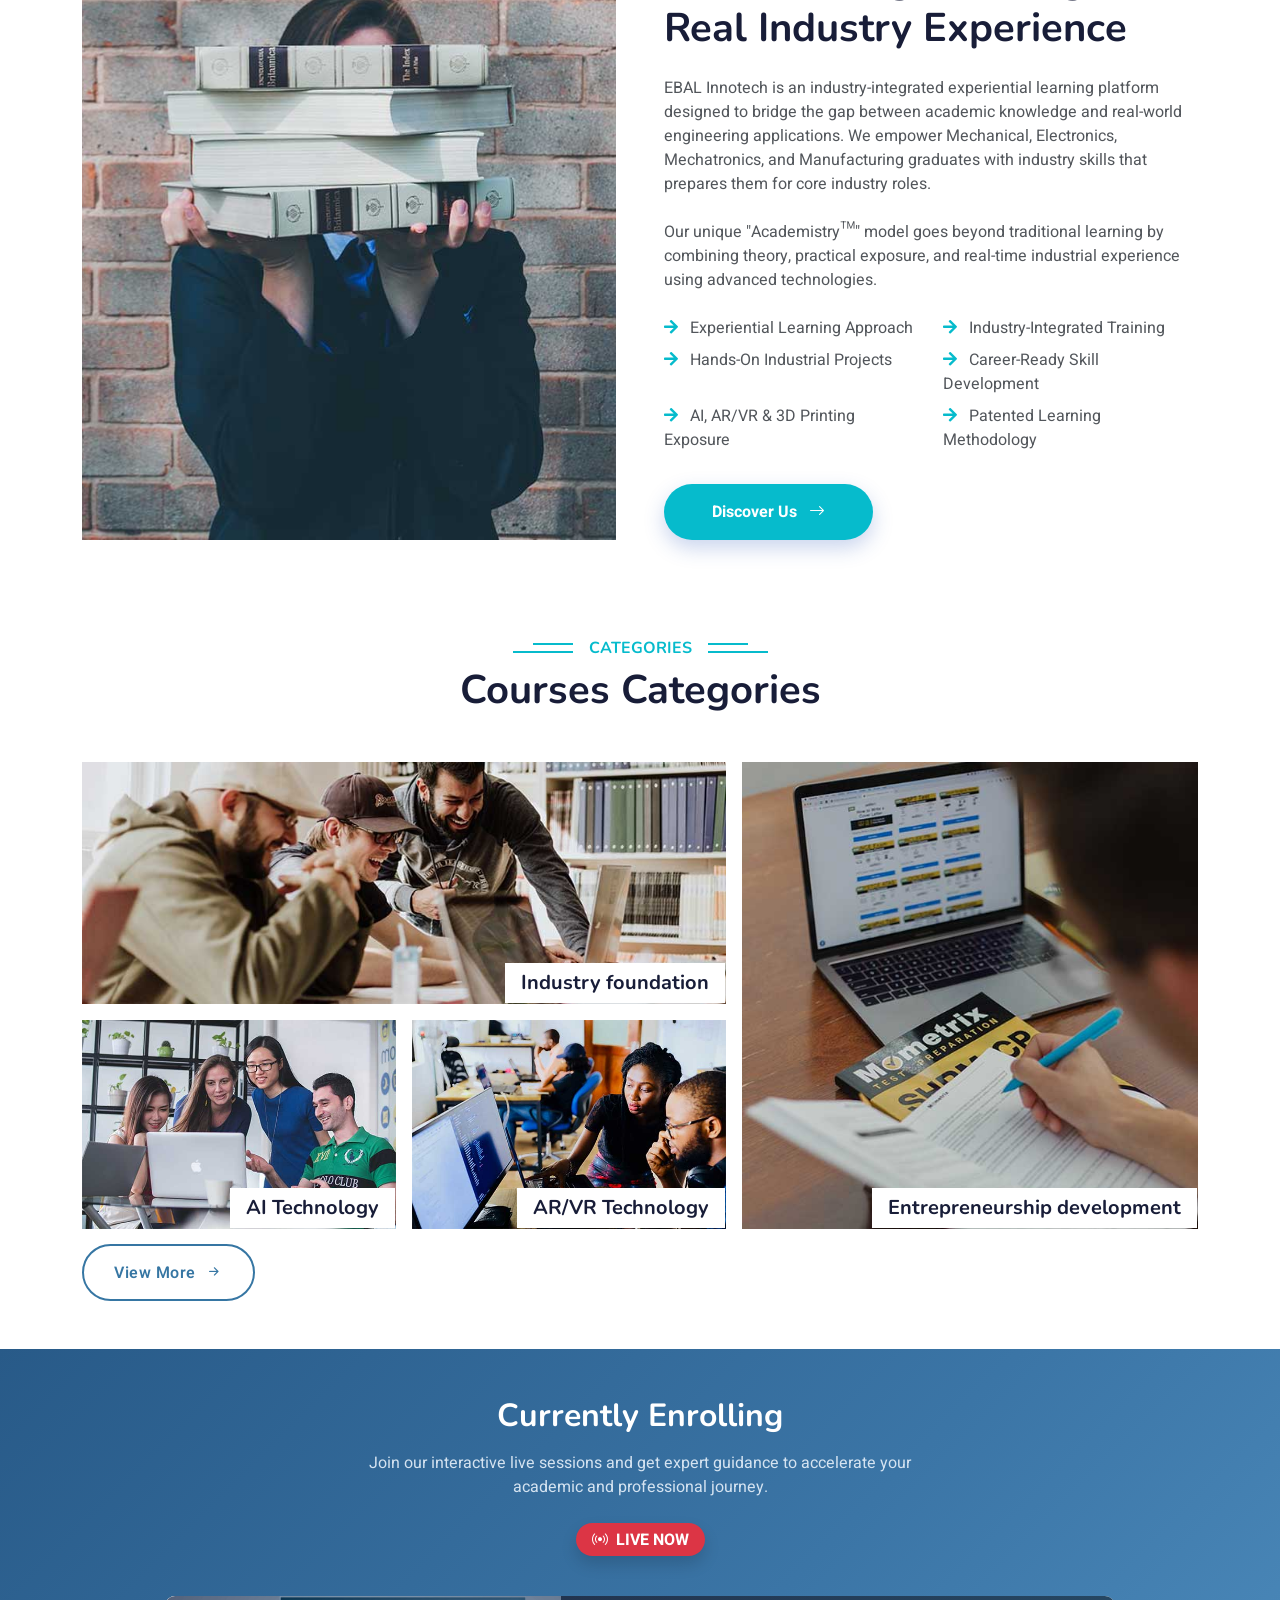
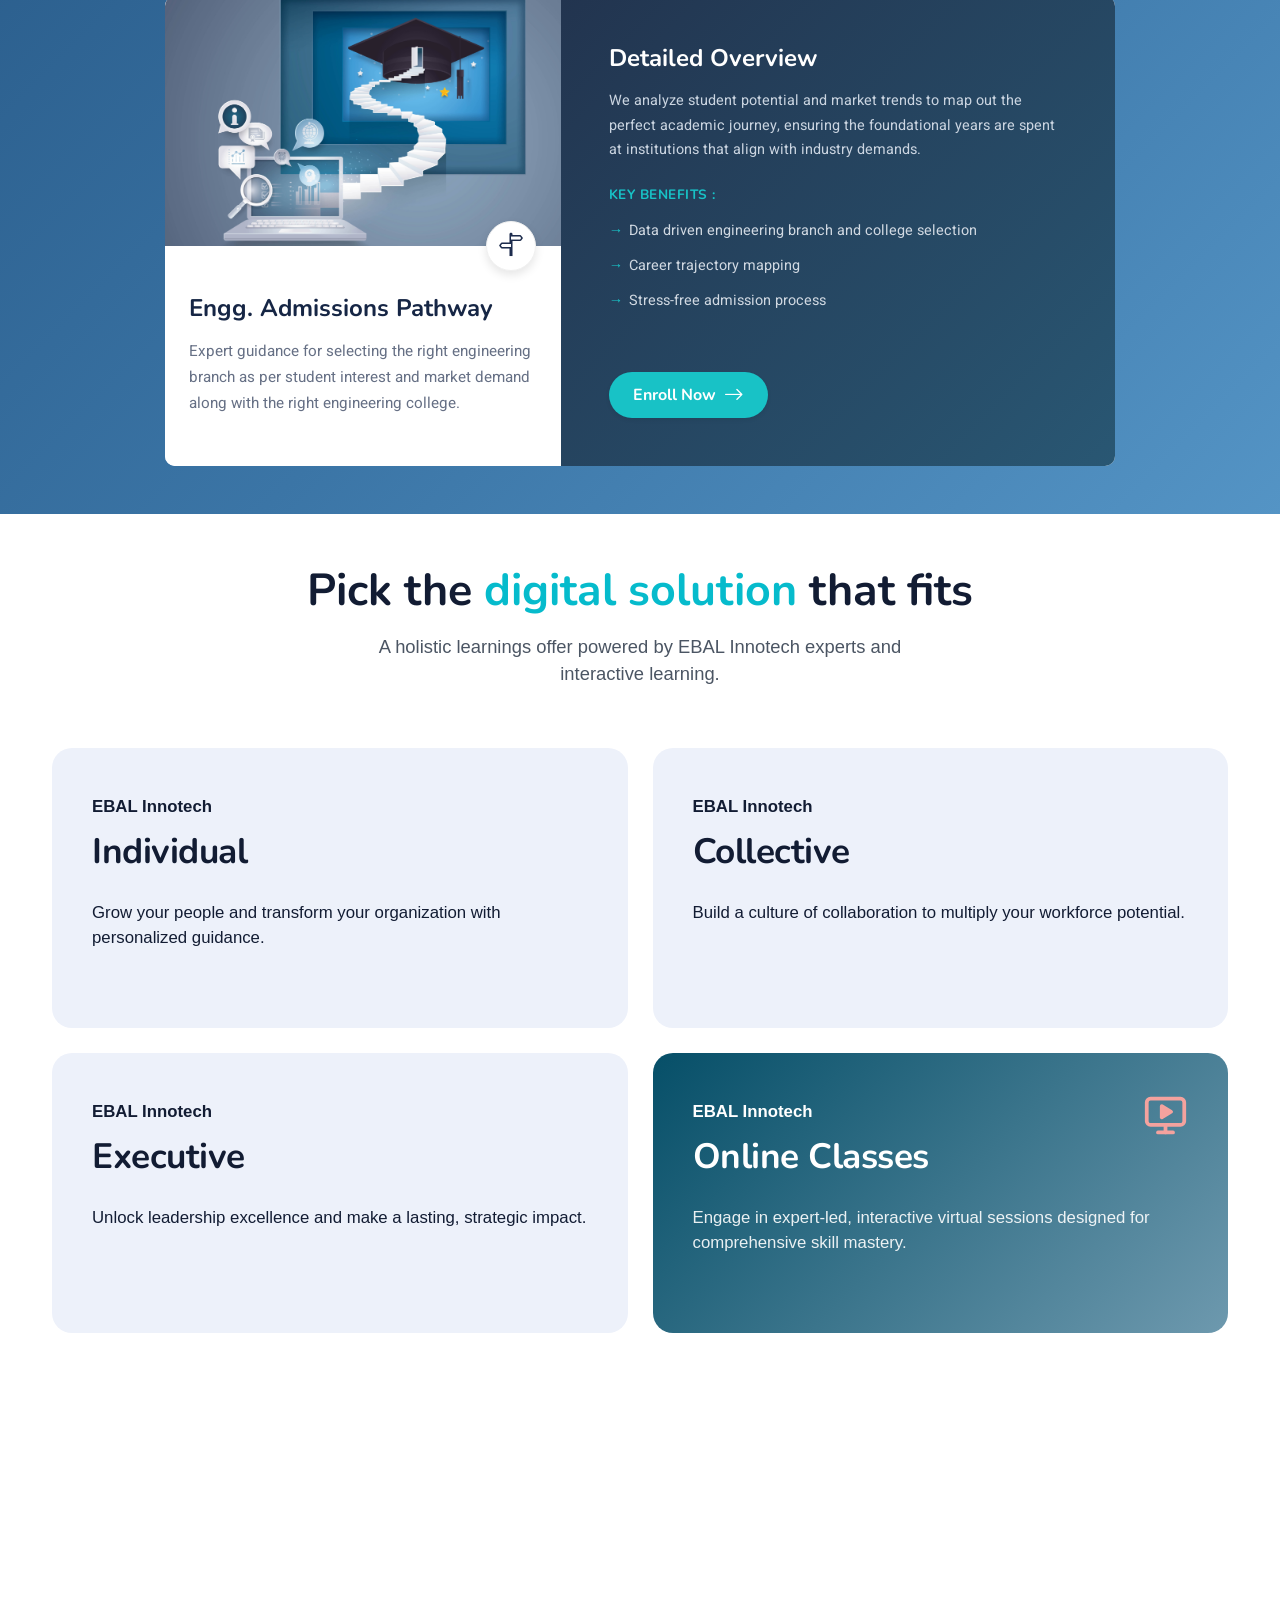
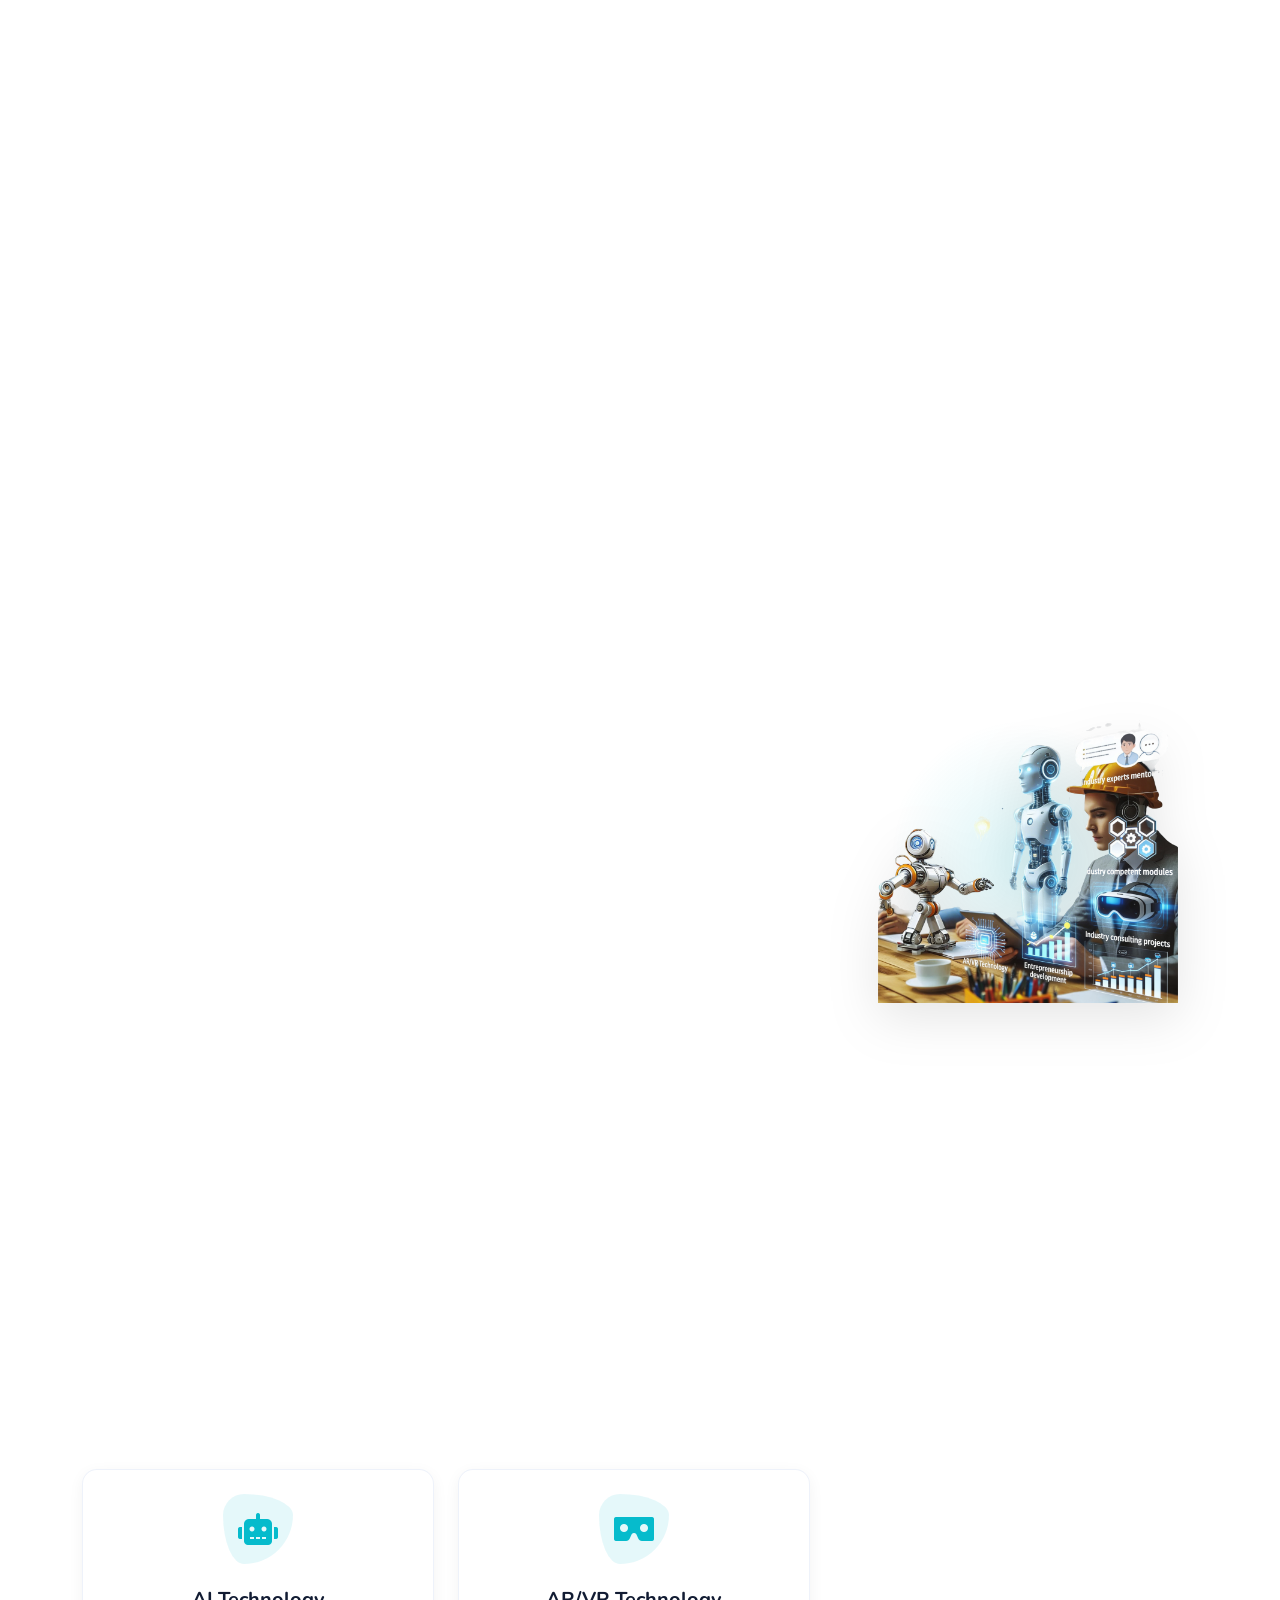
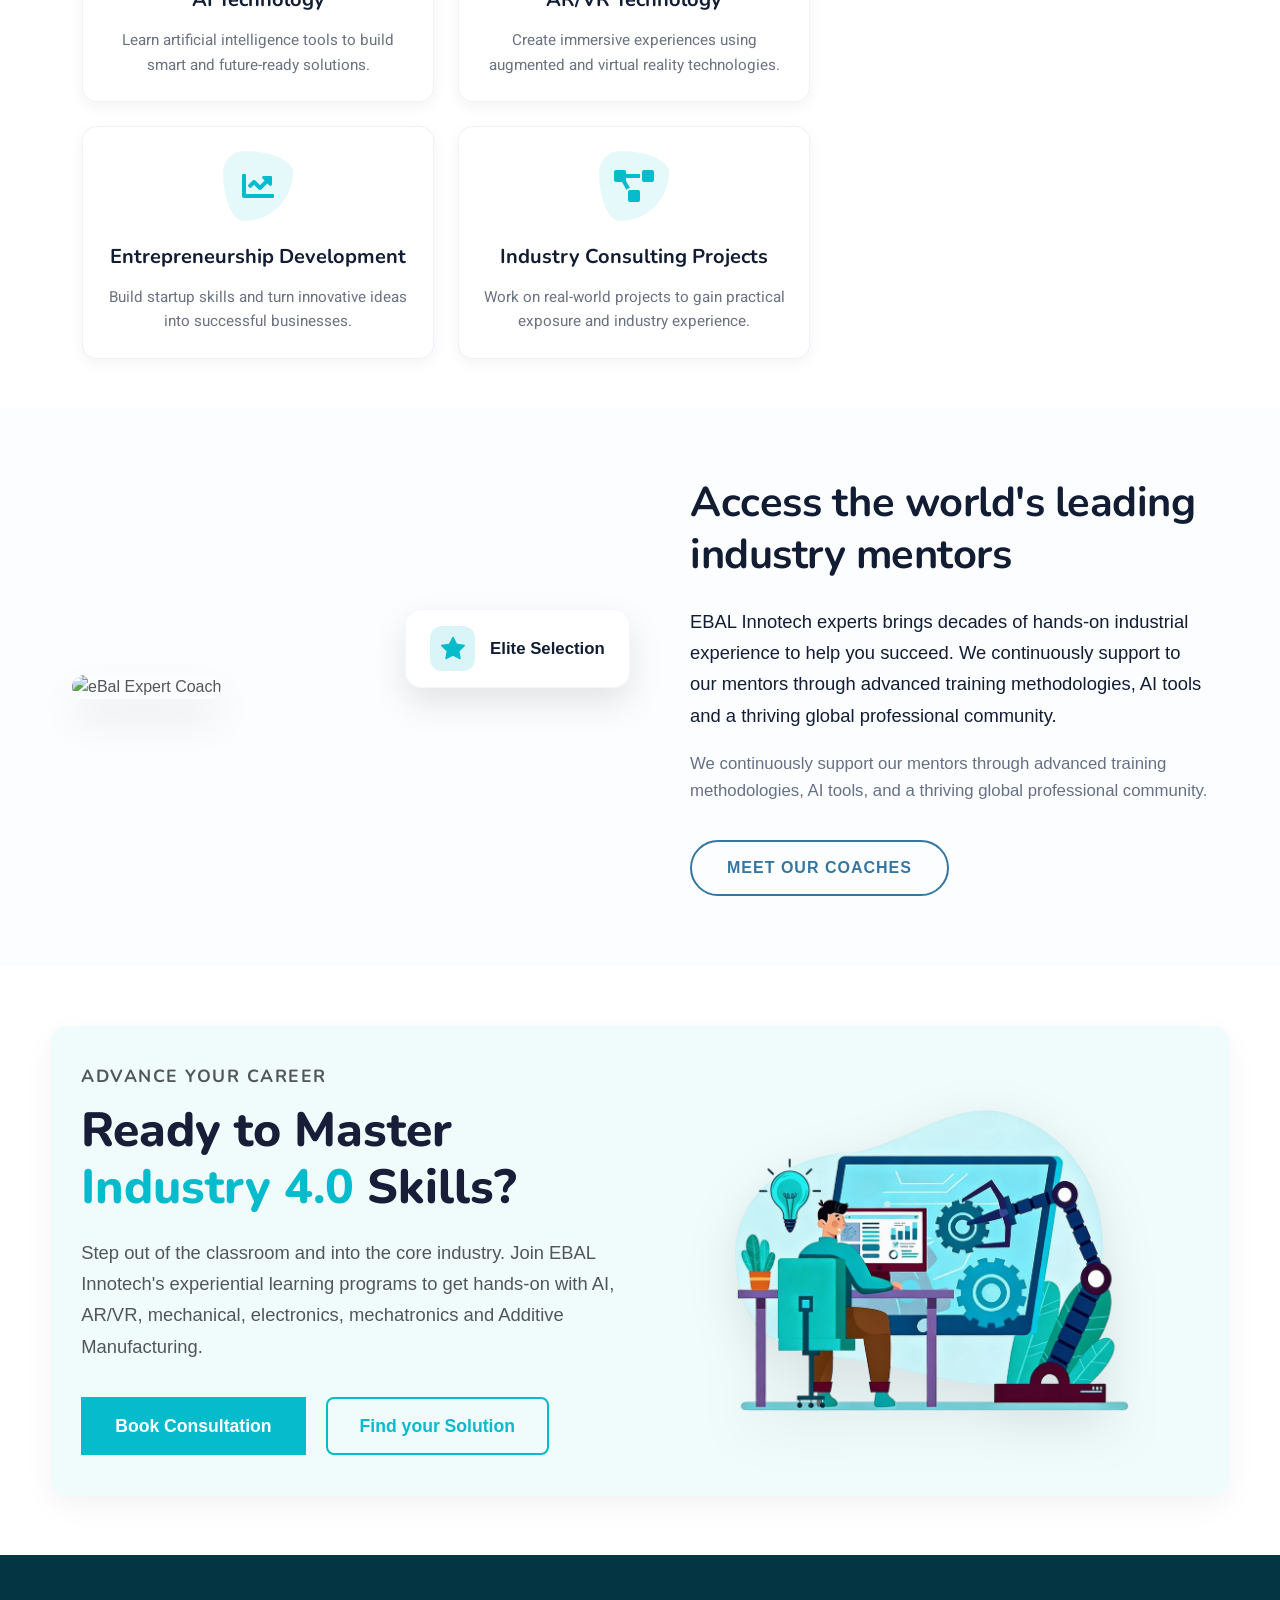
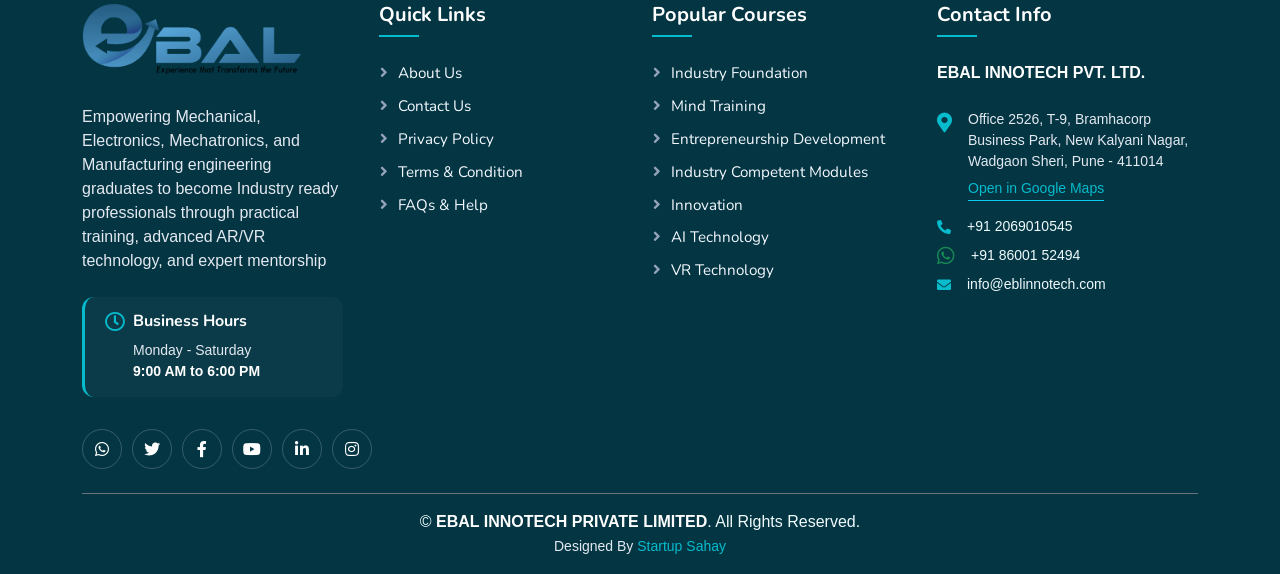
==== commit 54a57d8a: "Update index.html" ====
--- a/index.html
+++ b/index.html
@@ -1373,7 +1373,7 @@
     <!-- Testimonial End -->
 
     <!-- Footer Start -->
-        <div
+       <div
       class="container-fluid ebal-footer text-light pt-4 mt-5 wow fadeIn"
       data-wow-delay="0.1s"
     >
@@ -1432,7 +1432,7 @@
               ></a>
               <a
                 class="btn btn-outline-light btn-social"
-                href="[YOUR_LINKEDIN_LINK]"
+                href="https://www.linkedin.com/company/ebalinnotech-pvt-ltd/"
                 ><i class="fab fa-linkedin-in"></i
               ></a>
               <a
@@ -1449,9 +1449,9 @@
             <h5 class="text-white mb-4 footer-heading">Quick Links</h5>
             <a class="btn btn-link" href="about">About Us</a>
             <a class="btn btn-link" href="contactus">Contact Us</a>
-            <a class="btn btn-link" href="">Privacy Policy</a>
-            <a class="btn btn-link" href="">Terms & Condition</a>
-            <a class="btn btn-link" href="team">FAQs & Help</a>
+            <a class="btn btn-link" href="privacy">Privacy Policy</a>
+            <a class="btn btn-link" href="terms">Terms & Condition</a>
+            <a class="btn btn-link" href="help">FAQs & Help</a>
           </div>
 
           <div class="col-lg-3 col-md-6">
@@ -1461,7 +1461,7 @@
             <a class="btn btn-link" href="solution">Entrepreneurship development </a>
             <a class="btn btn-link" href="solution">Industry competent modules</a>
             <a class="btn btn-link" href="solution">Innovation</a>
-            <a class="btn btn-link" href="solution">VAVE</a>
+            <a class="btn btn-link" href="solution">AI Technology</a>
             <a class="btn btn-link" href="solution">VR Technology</a>
           </div>
 
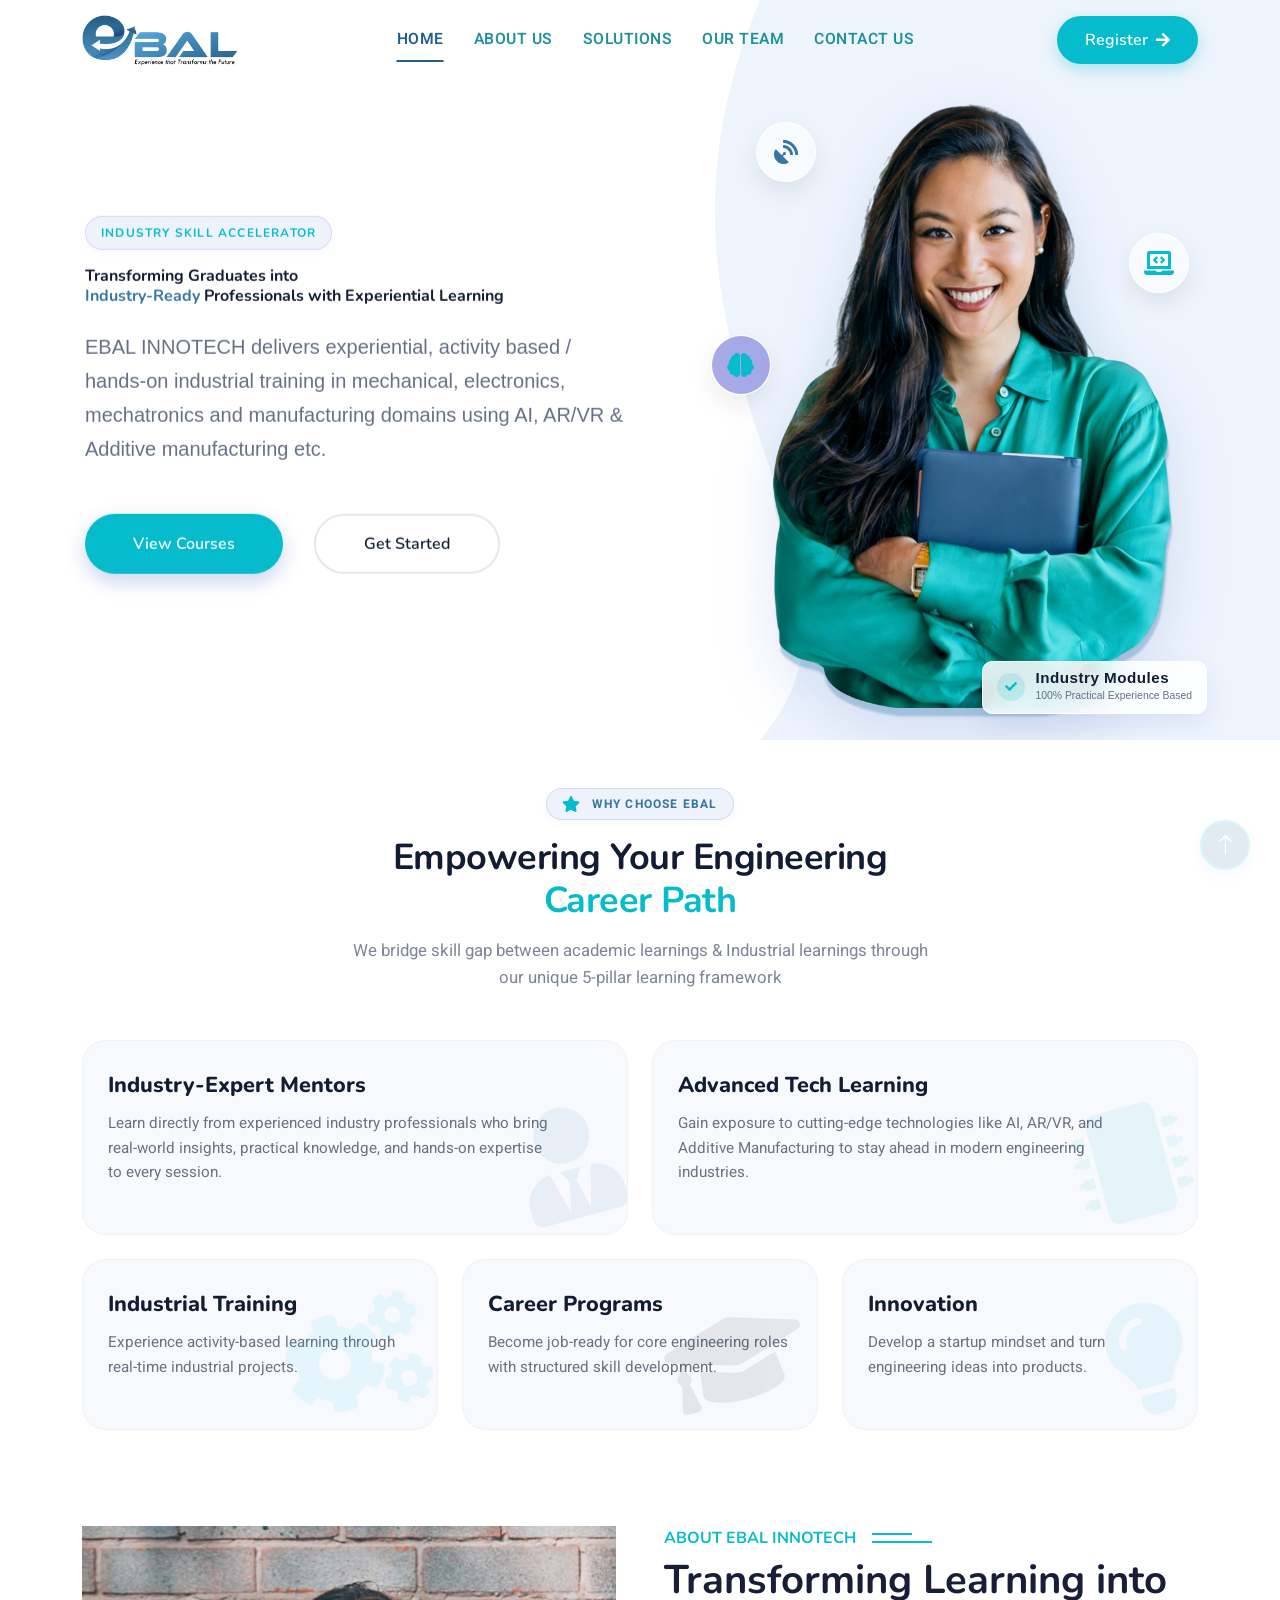
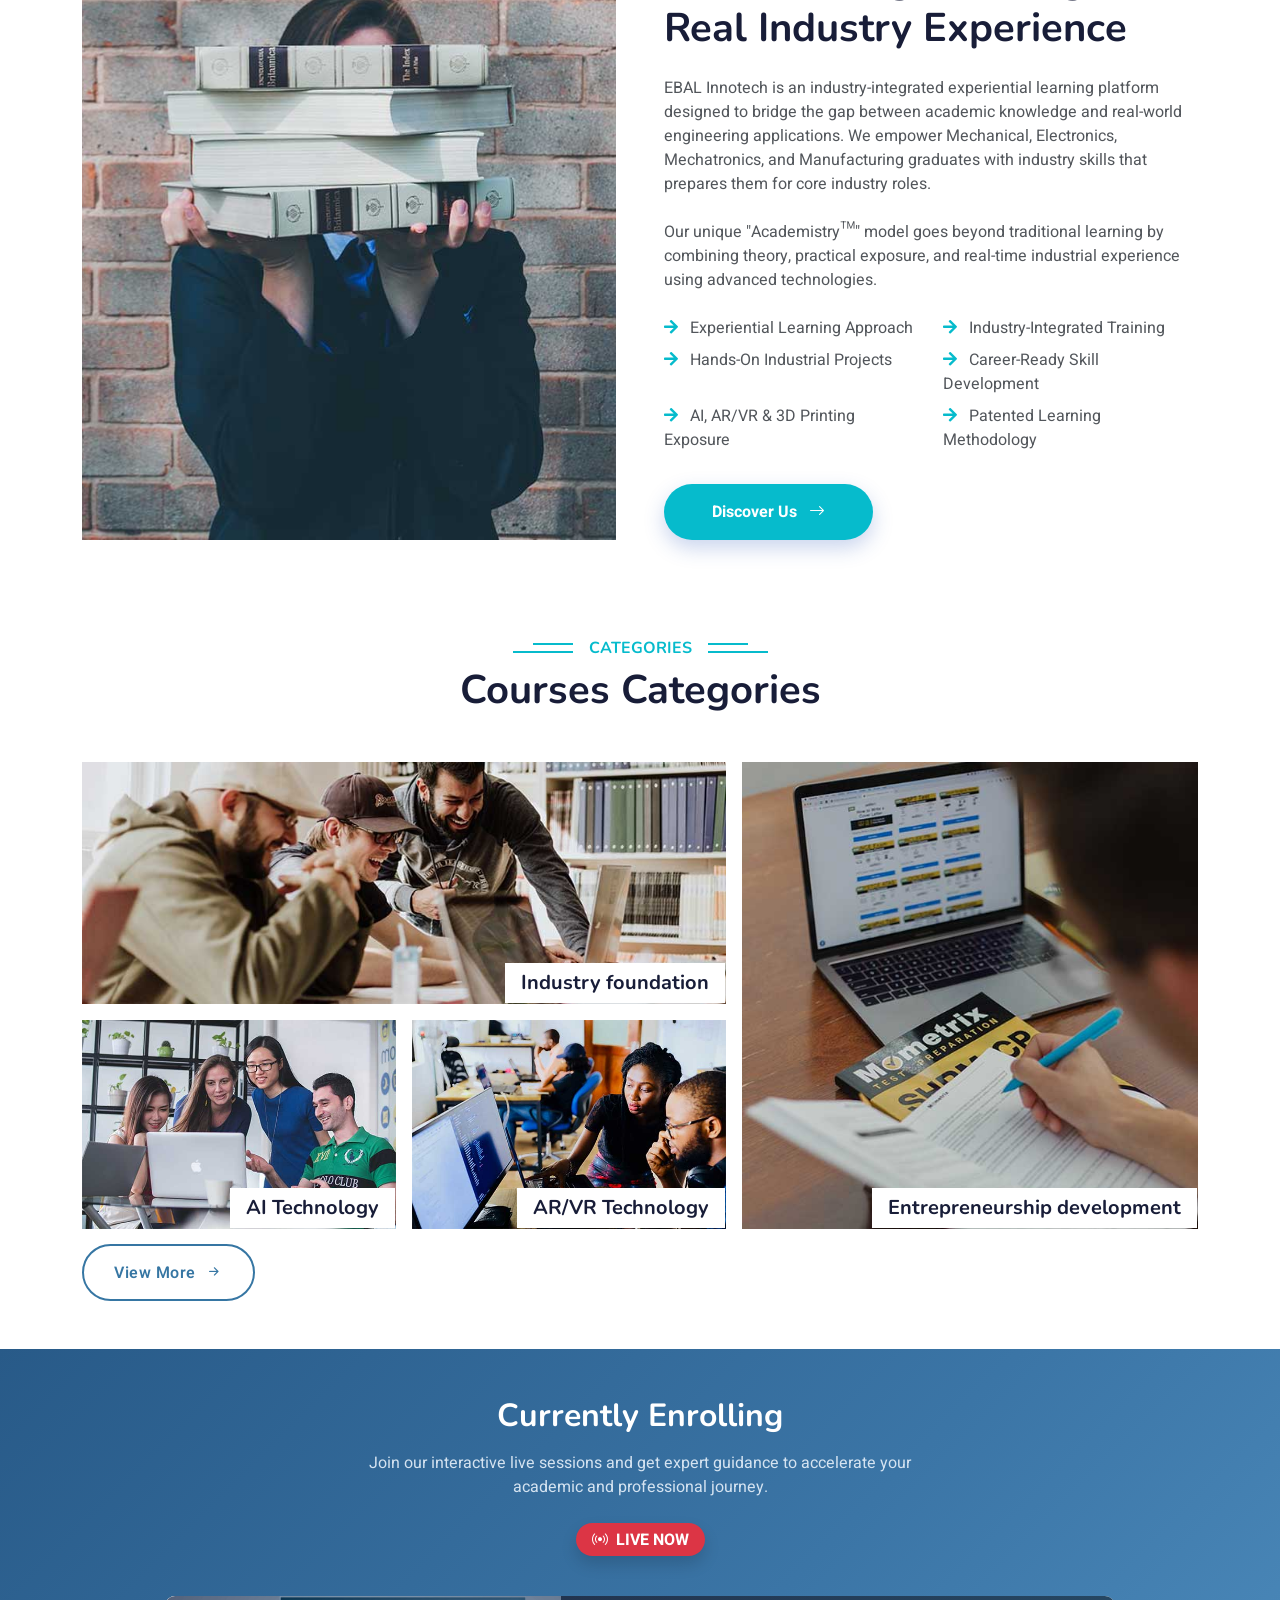
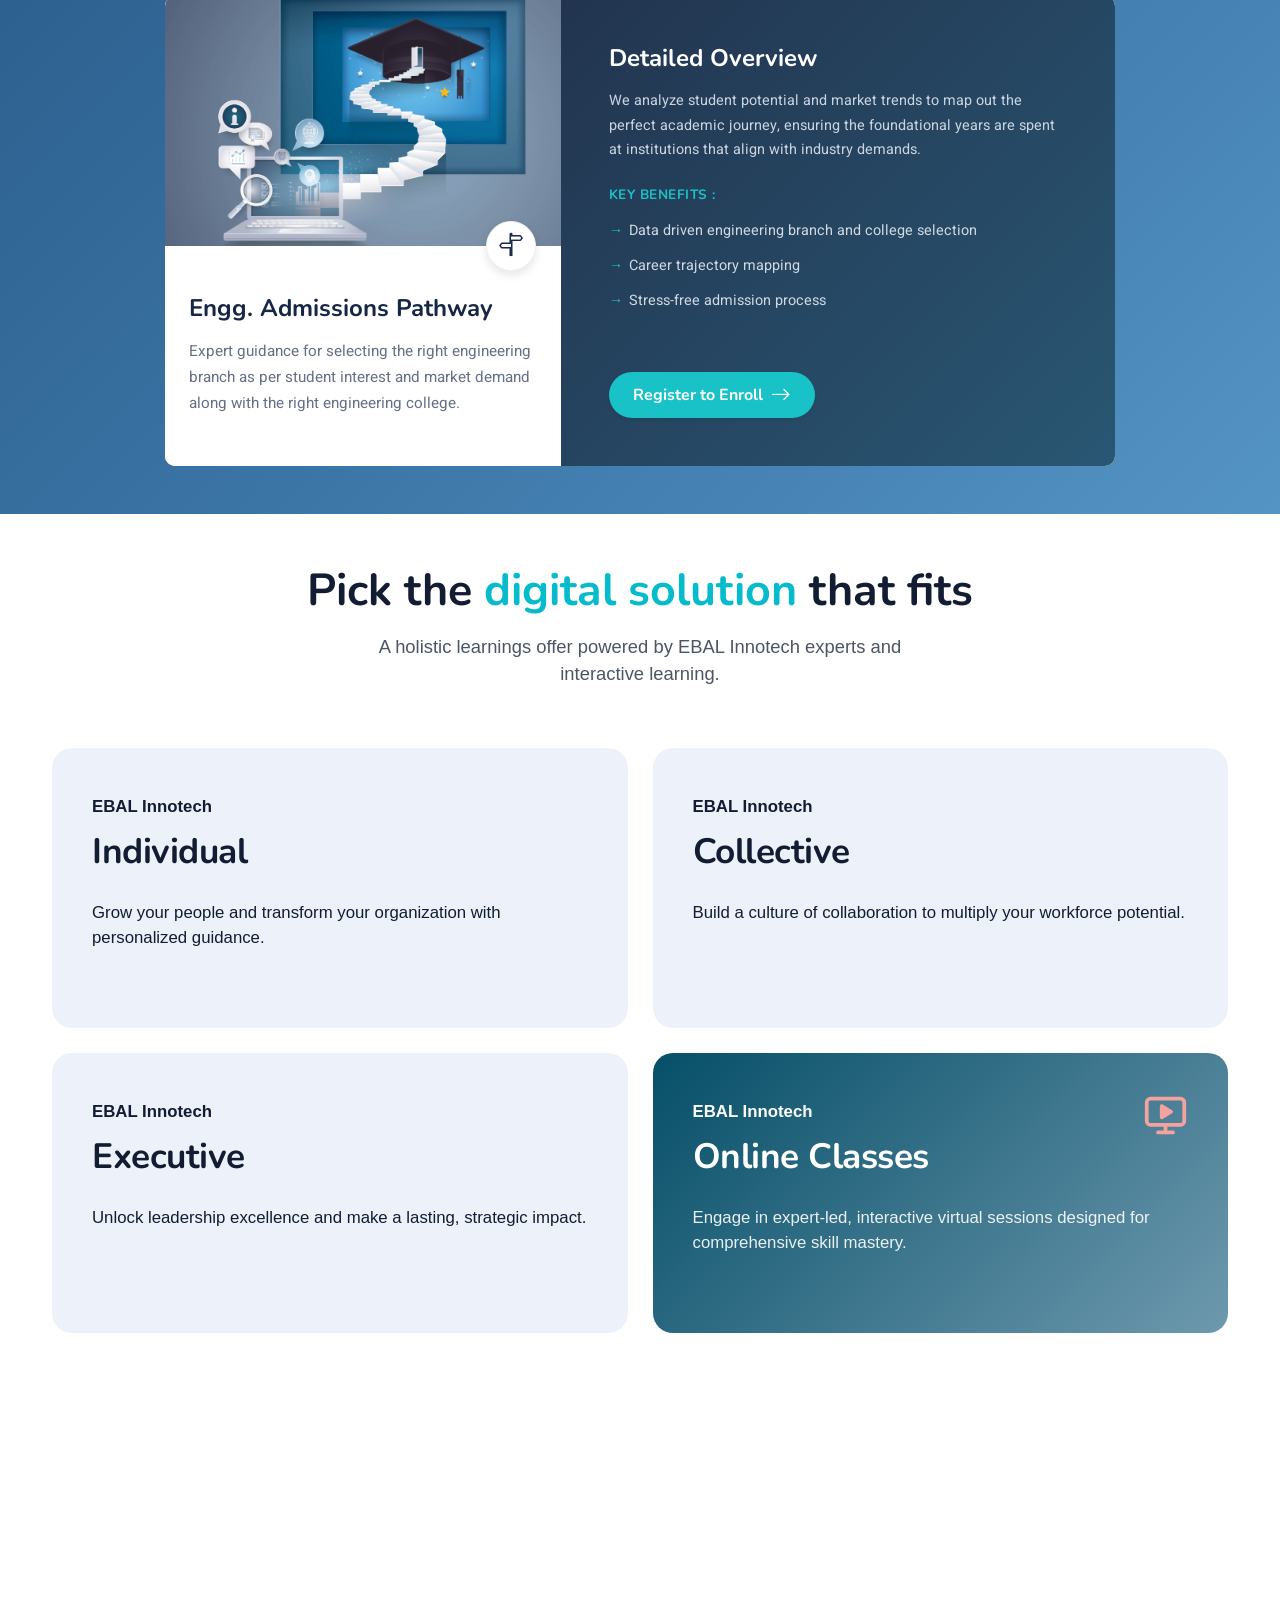
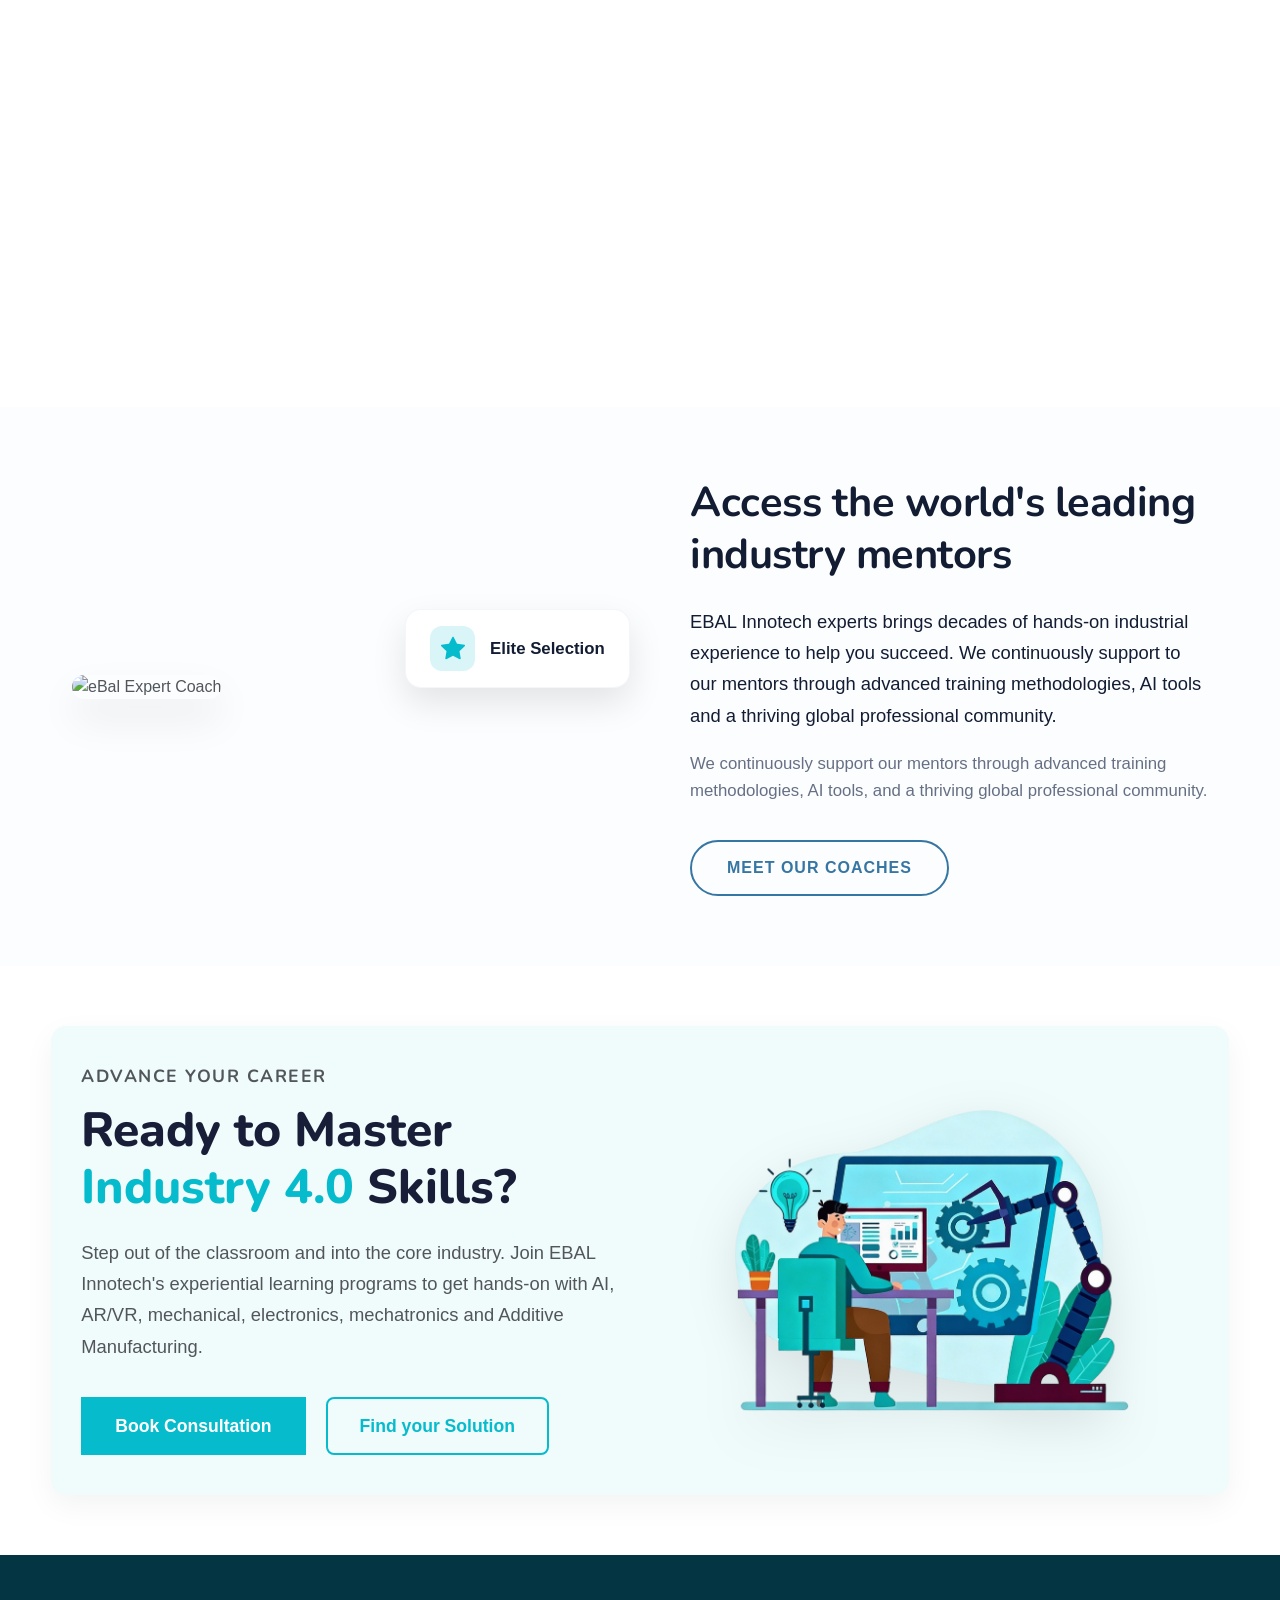
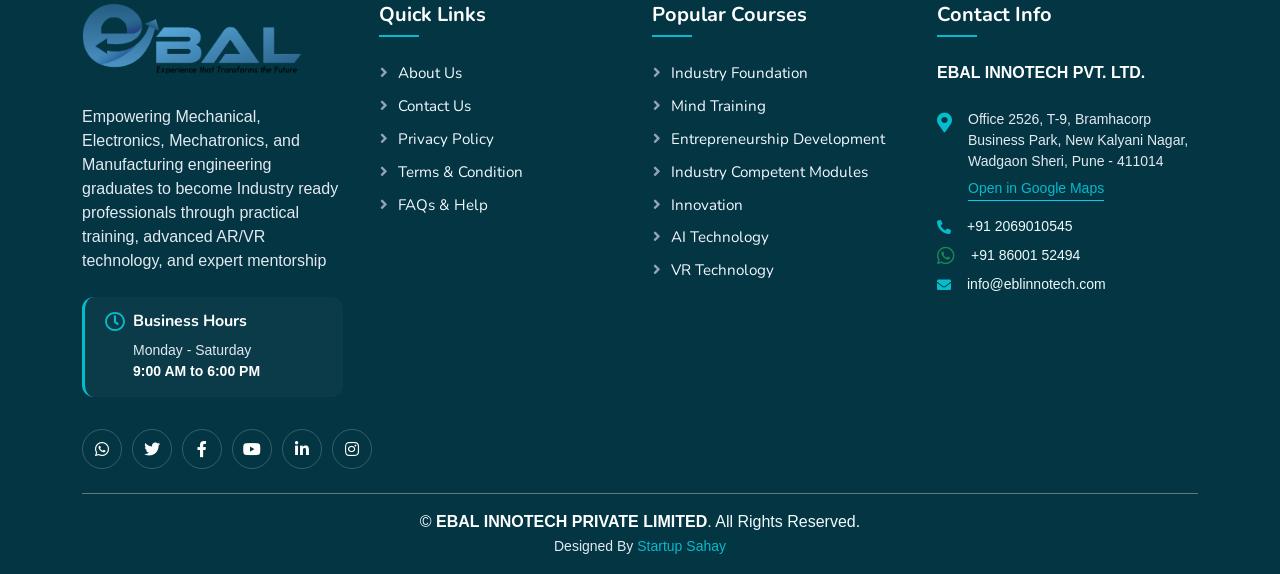
==== commit 663a60a0: "Update index.html" ====
--- a/index.html
+++ b/index.html
@@ -600,9 +600,9 @@
 
           <!-- Enroll Now Button -->
           <div class="mt-auto pb-2 pb-md-0">
-              <button onclick="window.location.href = 'https://experts.ebalinnotech.com/l/b510208f14';" class="btn ac-btn-cyan rounded-pill px-4 py-2 fw-bold shadow-sm d-inline-flex align-items-center">
-                  Enroll Now <i class="bi bi-arrow-right ms-2 fs-5"></i>
-              </button>
+           <button onclick="window.location.href = 'https://experts.ebalinnotech.com/l/eecb7ab9f0';" class="btn ac-btn-cyan rounded-pill px-4 py-2 fw-bold shadow-sm d-inline-flex align-items-center">
+    Register to Enroll <i class="bi bi-arrow-right ms-2 fs-5"></i>
+</button>
           </div>
 
         </div>
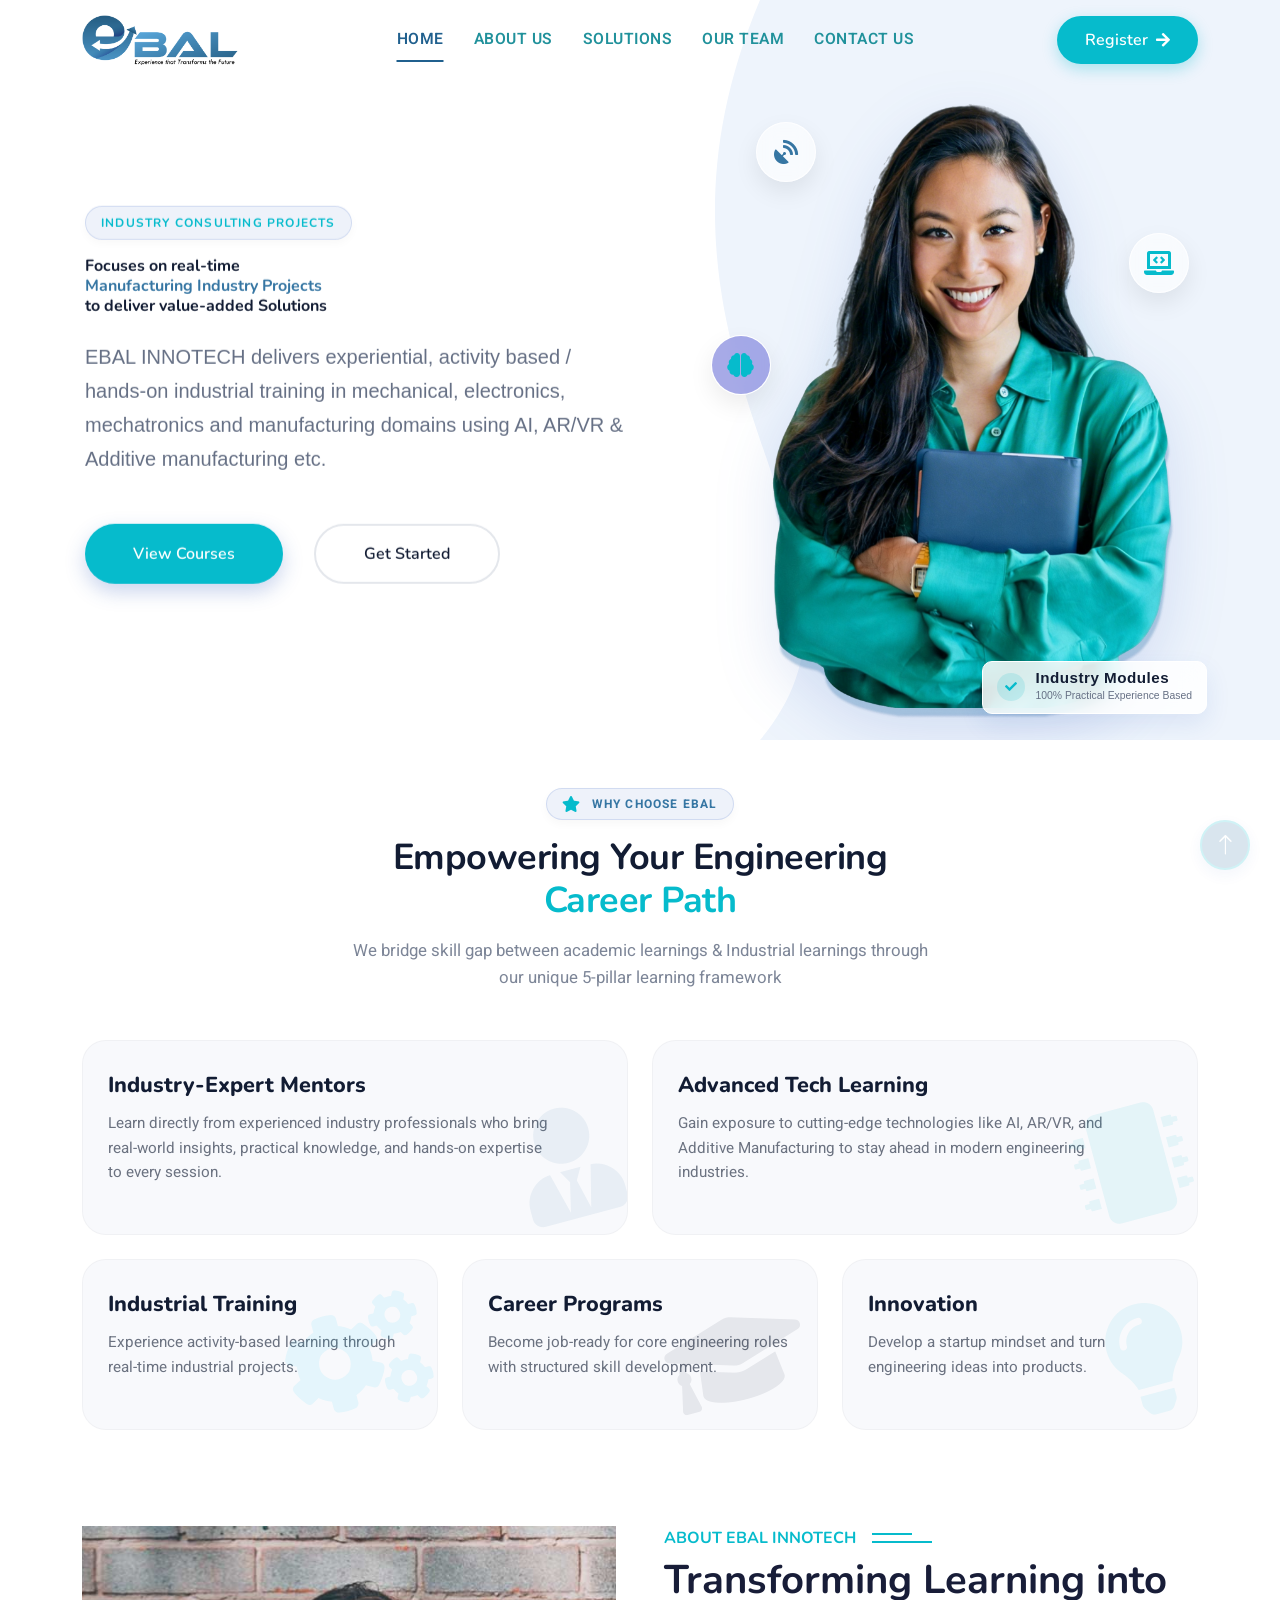
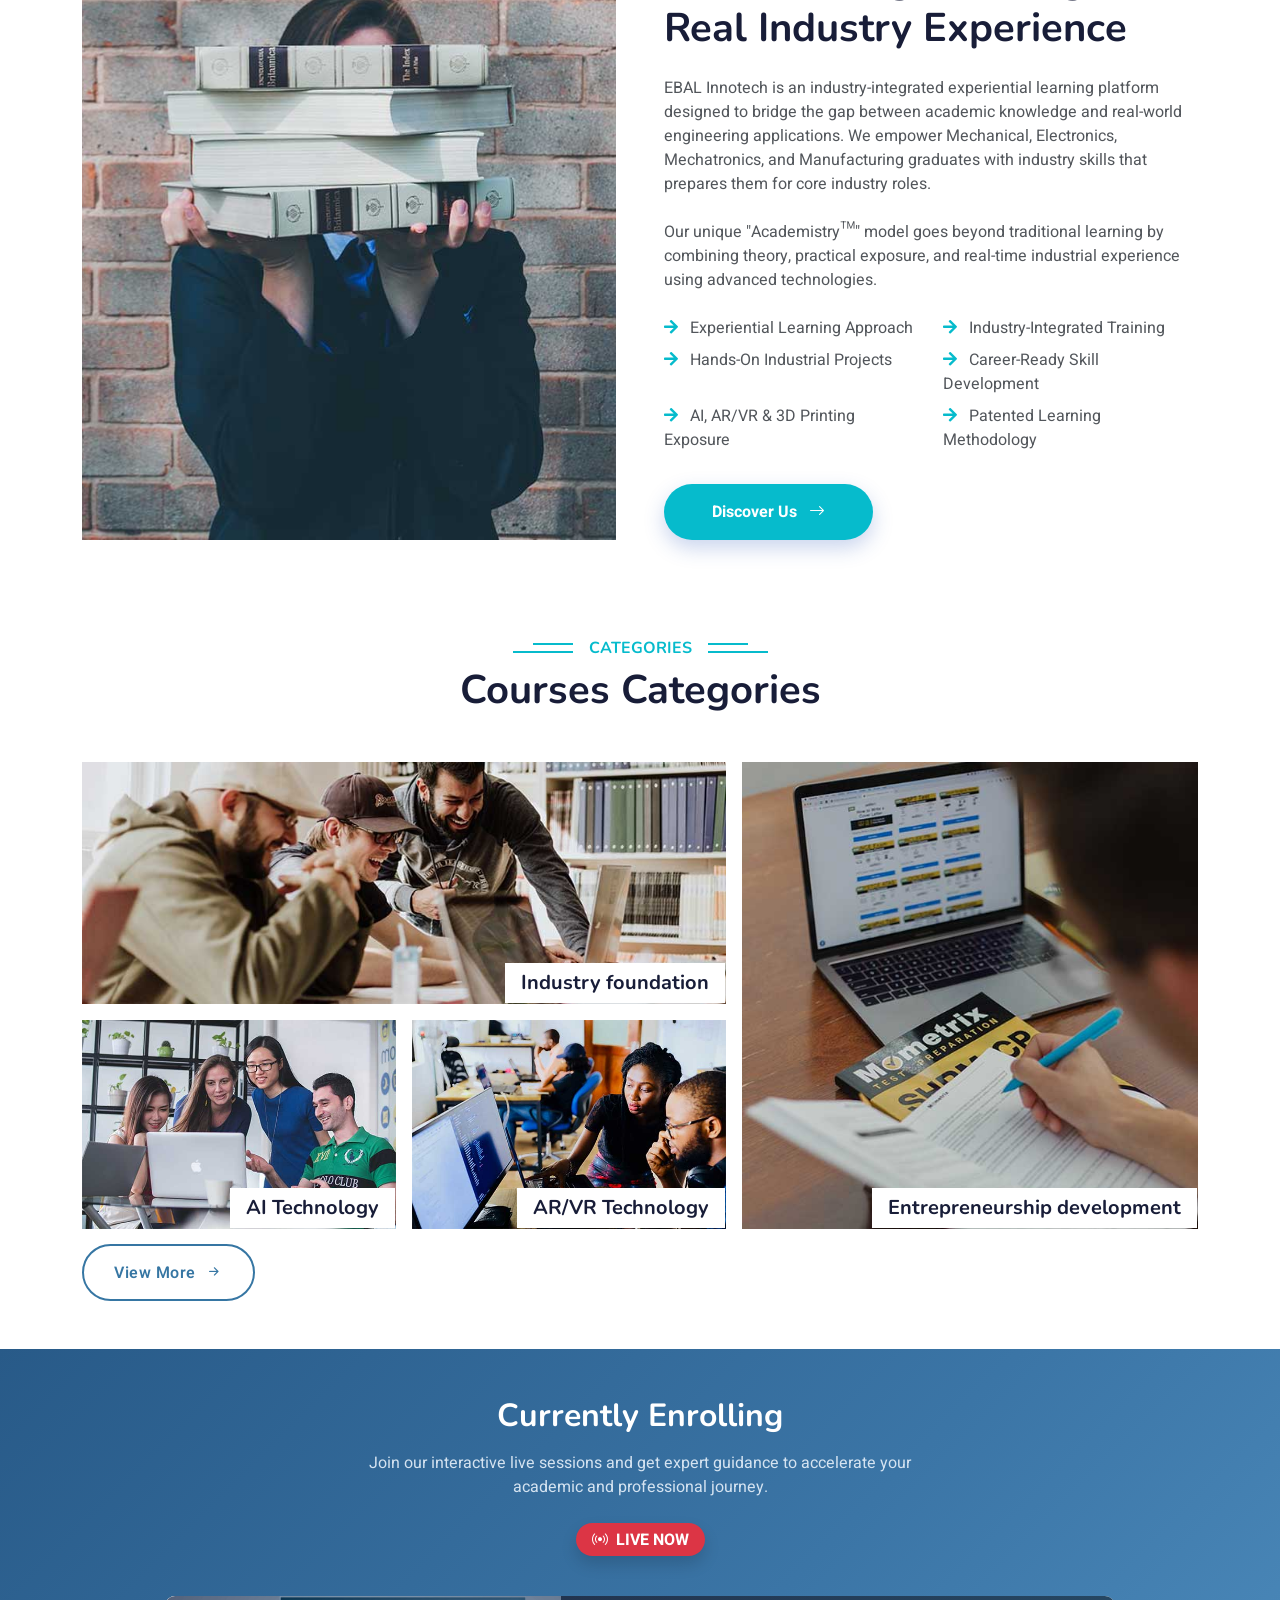
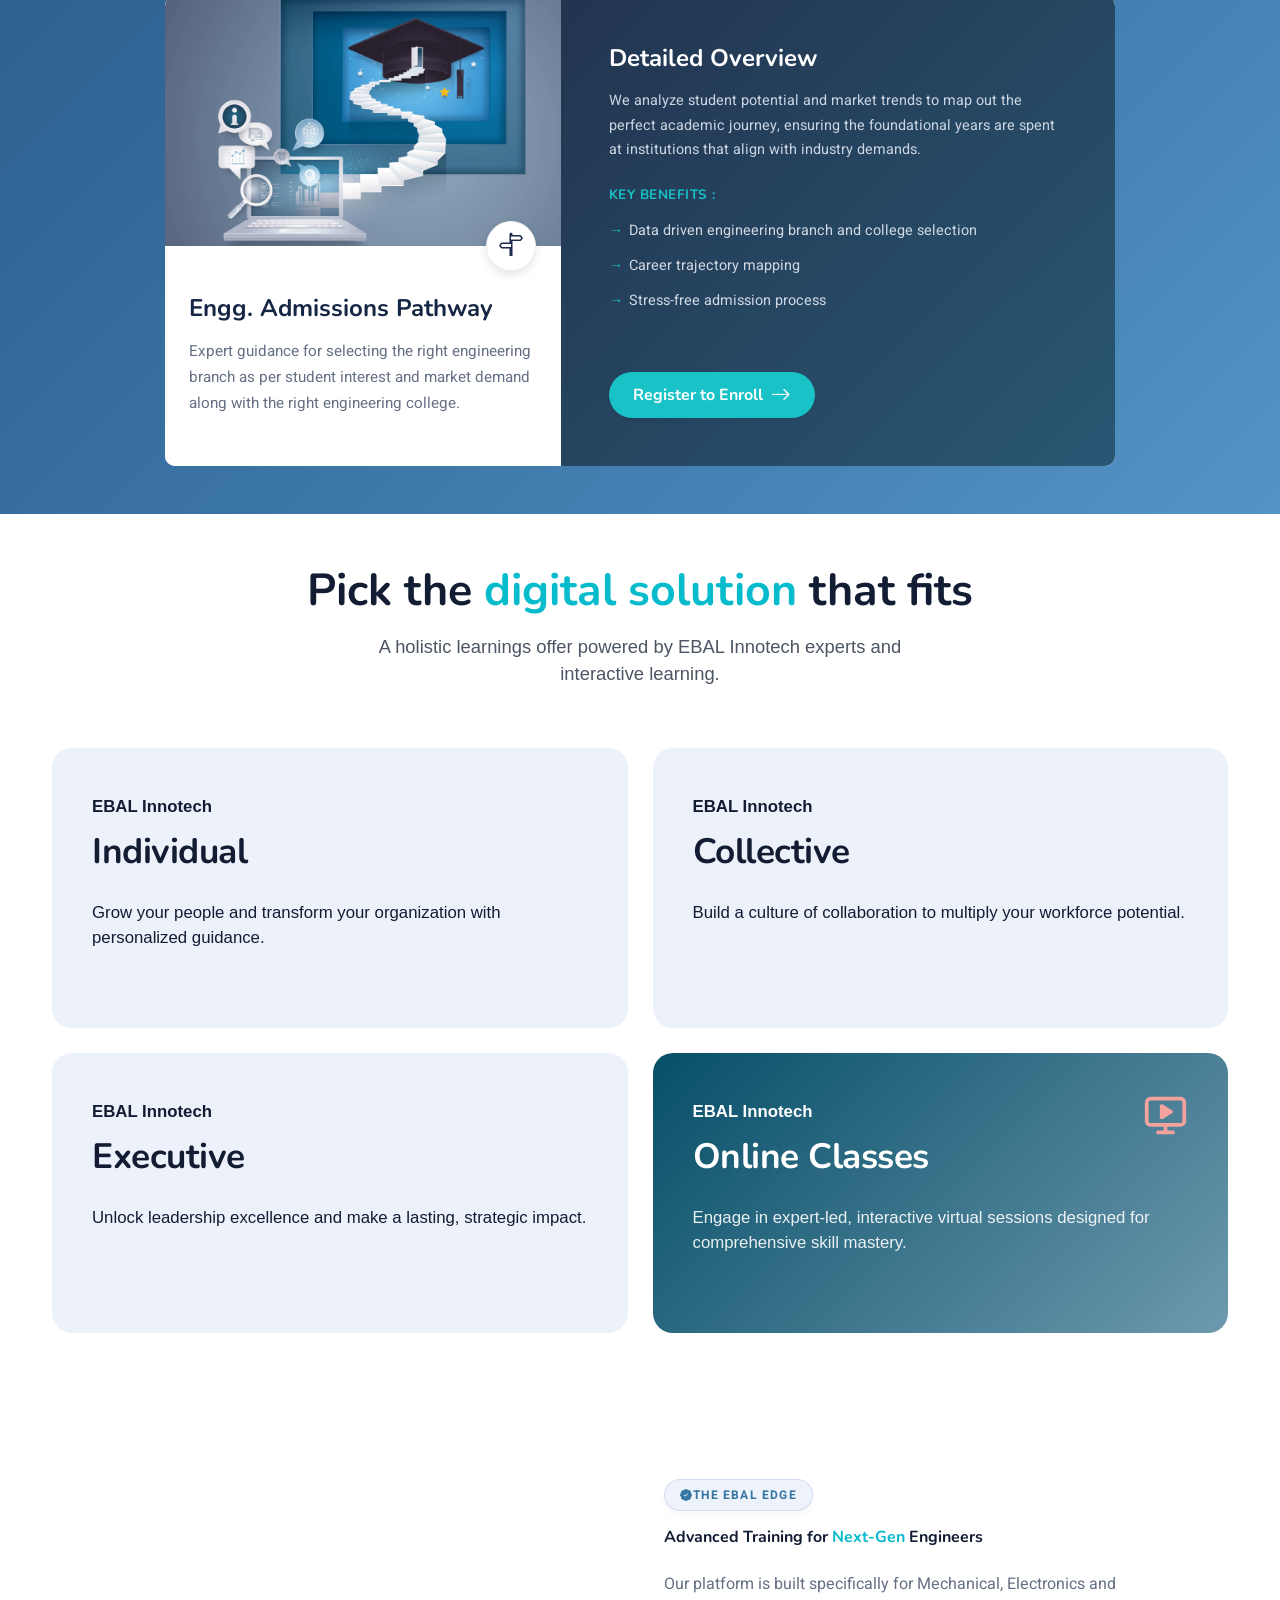
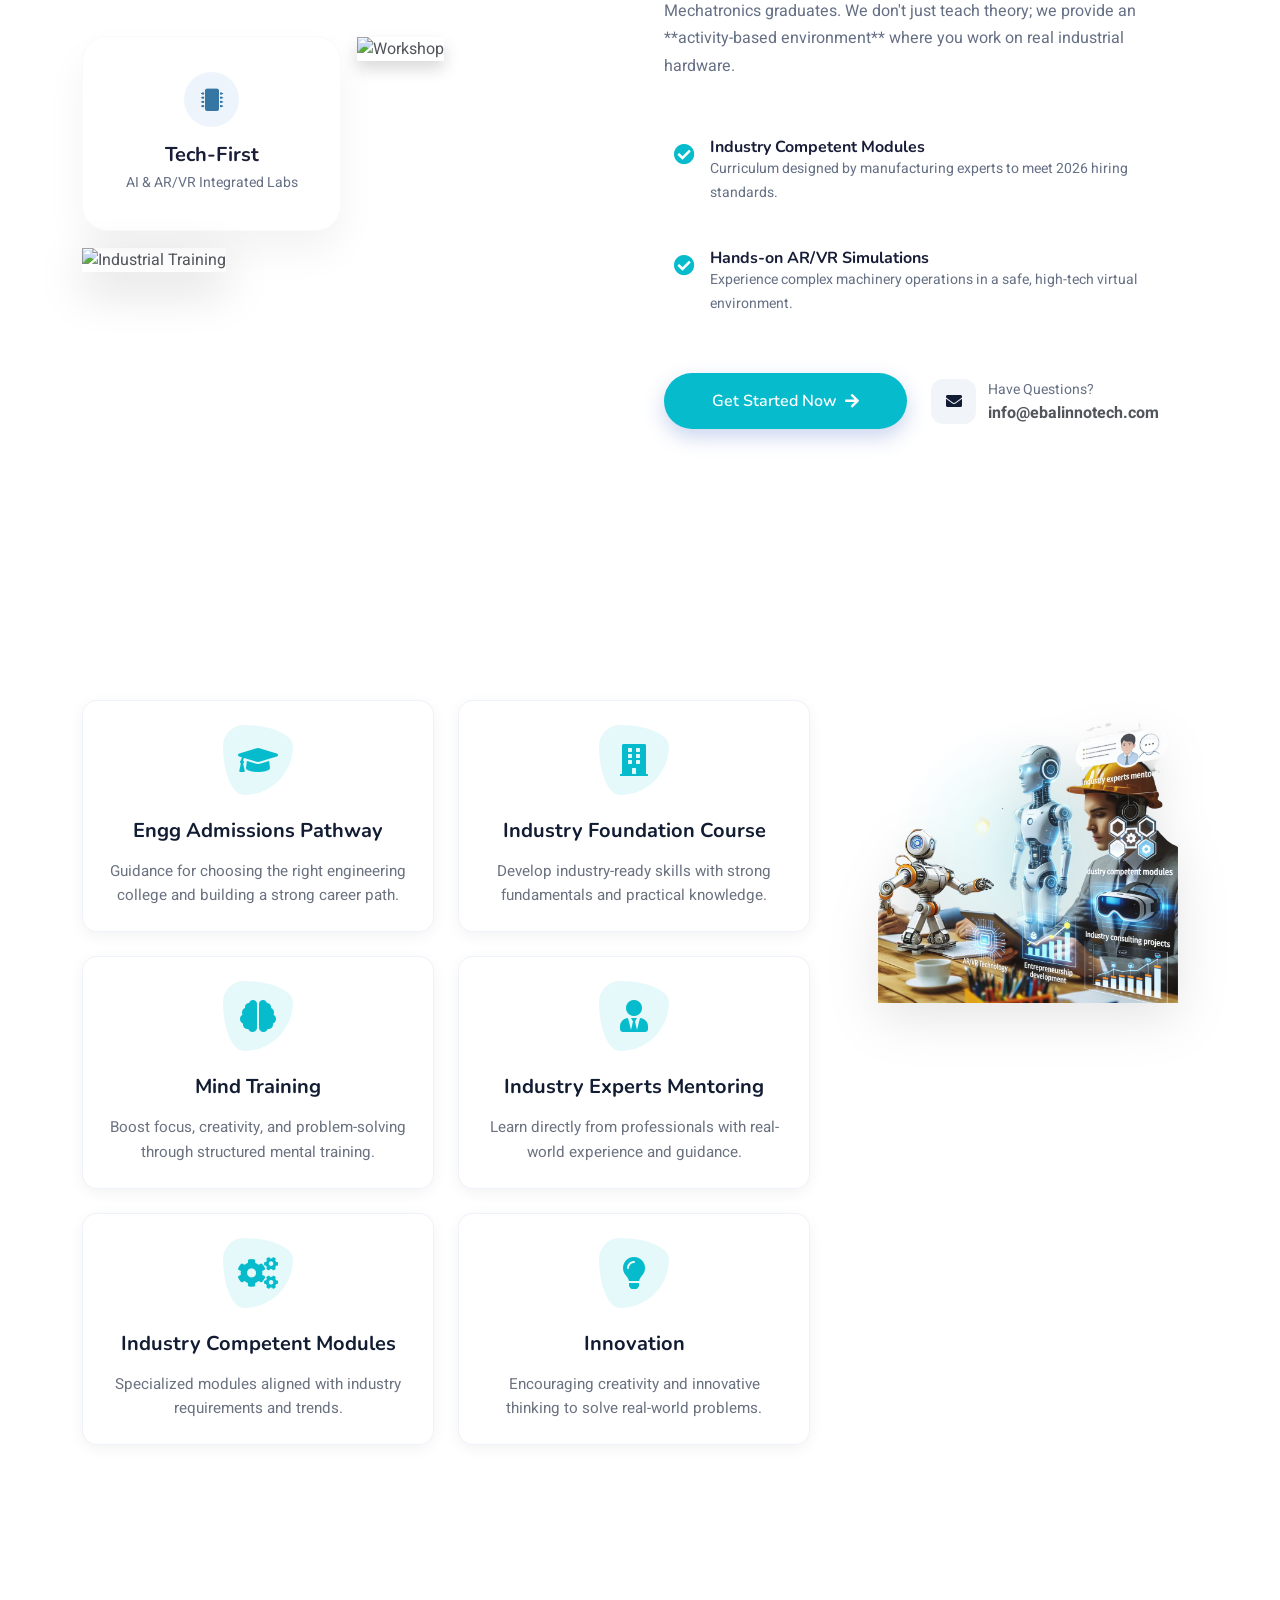
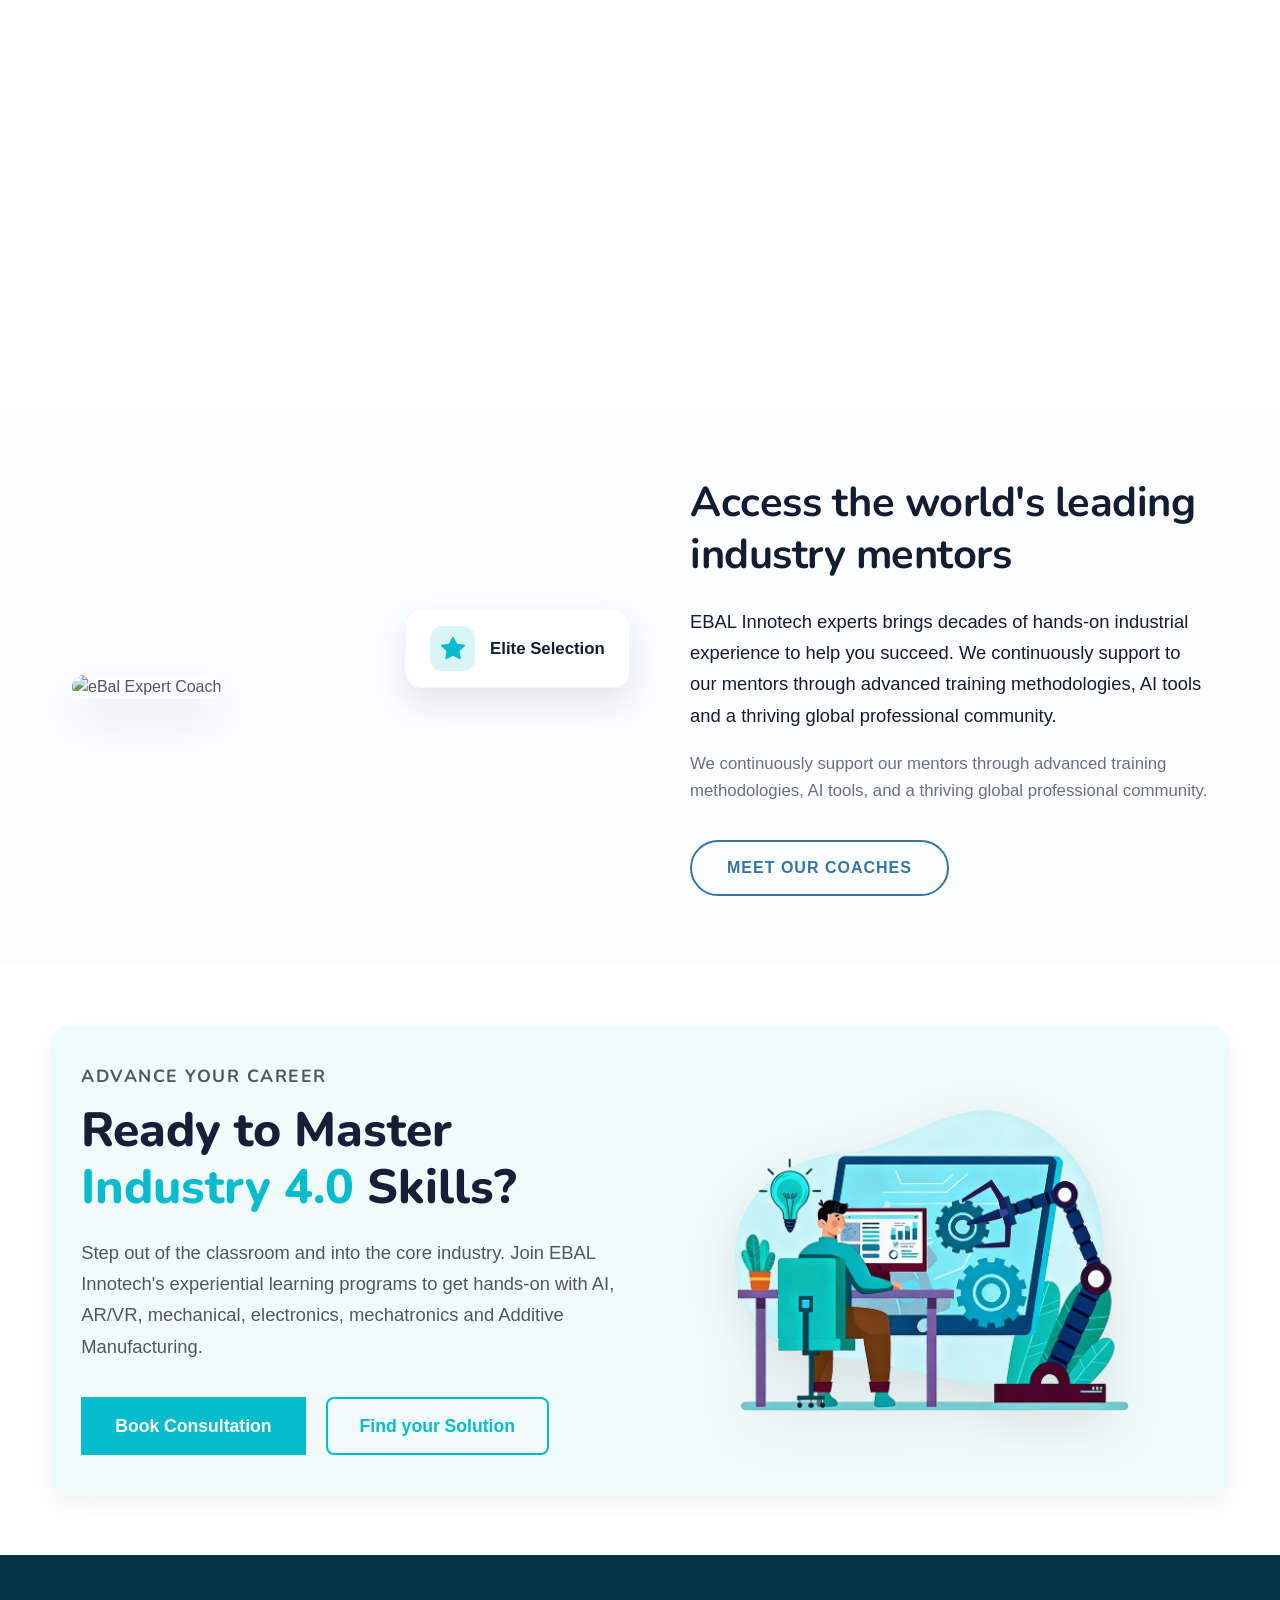
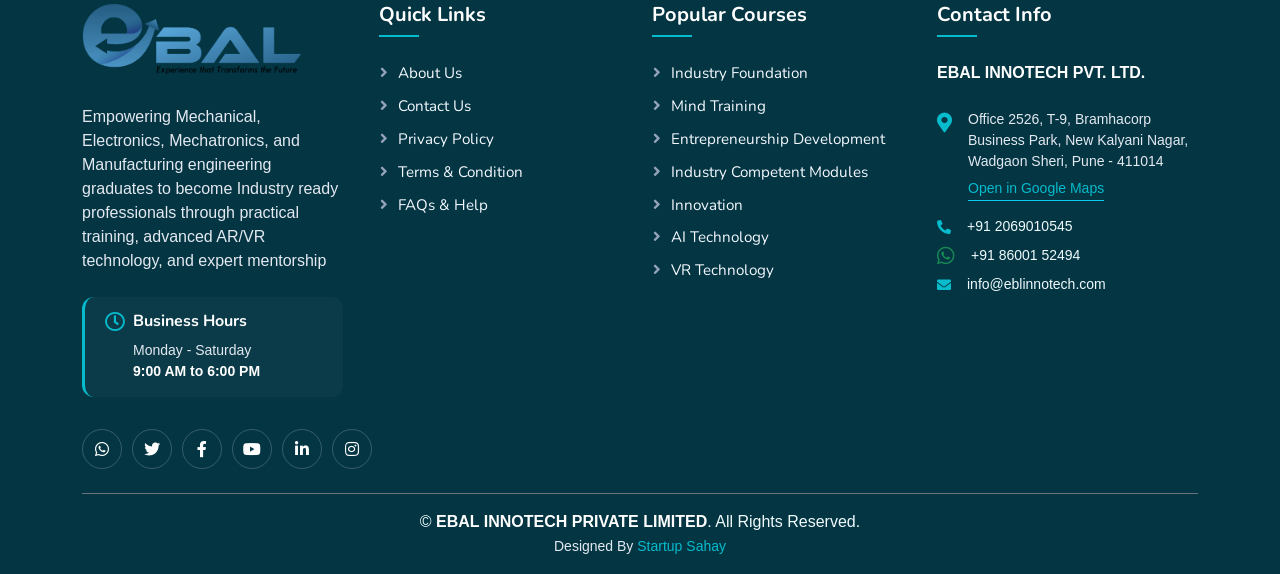
==== commit 19fda03e: "Update index.html" ====
--- a/index.html
+++ b/index.html
@@ -2,52 +2,80 @@
 <html lang="en">
   <head>
     <meta charset="utf-8" />
-    <title>EBAL Innotech</title>
-    <link
-      rel="icon"
-      type="image/png"
-      sizes="60x60"
-      href="./img/faviconlogo.jpeg"
-    />
-    <meta content="width=device-width, initial-scale=1.0" name="viewport" />
-    <meta content="" name="keywords" />
-    <meta content="" name="description" />
-
-    <!-- Favicon -->
+    <title>EBAL Innotech | Experiential Engineering Training</title>
+    
+    <meta name="description" content="Empowering Mechanical, Electronics, and Mechatronics graduates with industry-ready skills. Join EBAL Innotech for hands-on experiential learning, AI, and AR/VR training." />
+    
+    <meta name="keywords" content="engineering training Pune, Industry 4.0 skills, AR/VR engineering courses, mechanical engineering practicals, mechatronics training, EBAL Innotech, experiential learning, AI technology courses" />
+    
+    <meta name="viewport" content="width=device-width, initial-scale=1.0" />
+    <meta name="author" content="EBAL Innotech Pvt. Ltd." />
+    <meta name="robots" content="index, follow" />
+    
+    <link rel="canonical" href="https://www.ebalinnotech.com/" />
+
+    <meta property="og:title" content="EBAL Innotech | Experiential Engineering Training" />
+    <meta property="og:description" content="Bridge the gap between academic knowledge and real-world engineering. Explore our hands-on modules in AI, AR/VR, and Additive Manufacturing." />
+    <meta property="og:image" content="https://www.ebalinnotech.com/img/EBAL%20INNOTECH%20FINAL_LOGO.png" />
+    <meta property="og:url" content="https://www.ebalinnotech.com/" />
+    <meta property="og:type" content="website" />
+
+    <meta name="twitter:card" content="summary_large_image" />
+    <meta name="twitter:title" content="EBAL Innotech | Industry Skill Accelerator" />
+    <meta name="twitter:description" content="Transforming Graduates into Industry-Ready Professionals with Experiential Learning." />
+    <meta name="twitter:image" content="https://www.ebalinnotech.com/img/EBAL%20INNOTECH%20FINAL_LOGO.png" />
+
+    <link rel="icon" type="image/png" sizes="60x60" href="./img/faviconlogo.jpeg" />
     <link href="img/favicon.ico" rel="icon" />
 
-    <!-- Google Web Fonts -->
     <link rel="preconnect" href="https://fonts.googleapis.com" />
     <link rel="preconnect" href="https://fonts.gstatic.com" crossorigin />
-    <link
-      href="https://fonts.googleapis.com/css2?family=Heebo:wght@400;500;600&family=Nunito:wght@600;700;800&display=swap"
-      rel="stylesheet"
-    />
-    <link
-      rel="stylesheet"
-      href="https://cdnjs.cloudflare.com/ajax/libs/font-awesome/6.5.0/css/all.min.css"
-    />
-
-    <!-- Icon Font Stylesheet -->
-    <link
-      href="https://cdnjs.cloudflare.com/ajax/libs/font-awesome/5.10.0/css/all.min.css"
-      rel="stylesheet"
-    />
-    <link
-      href="https://cdn.jsdelivr.net/npm/bootstrap-icons@1.4.1/font/bootstrap-icons.css"
-      rel="stylesheet"
-    />
-
-    <!-- Libraries Stylesheet -->
+    <link href="https://fonts.googleapis.com/css2?family=Heebo:wght@400;500;600&family=Nunito:wght@600;700;800&display=swap" rel="stylesheet" />
+    <link rel="stylesheet" href="https://cdnjs.cloudflare.com/ajax/libs/font-awesome/6.5.0/css/all.min.css" />
+
+    <link href="https://cdnjs.cloudflare.com/ajax/libs/font-awesome/5.10.0/css/all.min.css" rel="stylesheet" />
+    <link href="https://cdn.jsdelivr.net/npm/bootstrap-icons@1.4.1/font/bootstrap-icons.css" rel="stylesheet" />
+
     <link href="lib/animate/animate.min.css" rel="stylesheet" />
     <link href="lib/owlcarousel/assets/owl.carousel.min.css" rel="stylesheet" />
 
-    <!-- Customized Bootstrap Stylesheet -->
     <link href="css/bootstrap.min.css" rel="stylesheet" />
 
-    <!-- Template Stylesheet -->
     <link href="css/style.css" rel="stylesheet" />
-  </head>
+
+    <script type="application/ld+json">
+    {
+      "@context": "https://schema.org",
+      "@type": "EducationalOrganization",
+      "name": "EBAL Innotech Pvt. Ltd.",
+      "url": "https://www.ebalinnotech.com/",
+      "logo": "https://www.ebalinnotech.com/img/EBAL%20INNOTECH%20FINAL_LOGO.png",
+      "description": "Experiential industrial training in mechanical, electronics, mechatronics and manufacturing domains using AI, AR/VR & Additive manufacturing.",
+      "contactPoint": {
+        "@type": "ContactPoint",
+        "telephone": "+91-8600152494",
+        "contactType": "customer service",
+        "areaServed": "IN",
+        "availableLanguage": ["en", "Hindi"]
+      },
+      "address": {
+        "@type": "PostalAddress",
+        "streetAddress": "Office 2526, T-9, Bramhacorp Business Park, New Kalyani Nagar, Wadgaon Sheri",
+        "addressLocality": "Pune",
+        "addressRegion": "Maharashtra",
+        "postalCode": "411014",
+        "addressCountry": "IN"
+      },
+      "sameAs": [
+        "https://www.facebook.com/share/1BfwyjobmN/",
+        "https://x.com/EBAL_INNOTECH",
+        "https://www.instagram.com/ebalinnotechpvtltd",
+        "https://www.linkedin.com/company/ebalinnotech-pvt-ltd/",
+        "https://youtube.com/@ebal_innotech_pvt_ltd"
+      ]
+    }
+    </script>
+</head>
 
   <body>
     <!-- Spinner Start -->
@@ -128,18 +156,18 @@
               <h6
                 class="text-uppercase text-muted fw-bold mb-3 tracking-wide dissolve-item ebal-badge-clean"
               >
-                Industry Skill Accelerator
+                Industry Consulting Projects
               </h6>
 
               <h1
                 class="display-4 fw-bolder text-dark-blue mb-4 dissolve-item delay-1"
                 style="font-weight: 800"
               >
-                Transforming Graduates into <br /><span
+                Focuses on real-time <br /><span
                   class="text-primary-blue"
-                  >Industry-Ready</span
-                >
-                Professionals with Experiential Learning
+                  >Manufacturing Industry Projects </span
+                > <br/>
+                to deliver value-added Solutions
               </h1>
 
               <p class="fs-5 text-muted mb-5 dissolve-item delay-2 pe-lg-5">
@@ -165,7 +193,7 @@
               <h6
                 class="text-uppercase text-muted fw-bold mb-3 tracking-wide dissolve-item ebal-badge-clean"
               >
-                Experiential Learning
+               Academistry Experiential Learning
               </h6>
 
               <h1
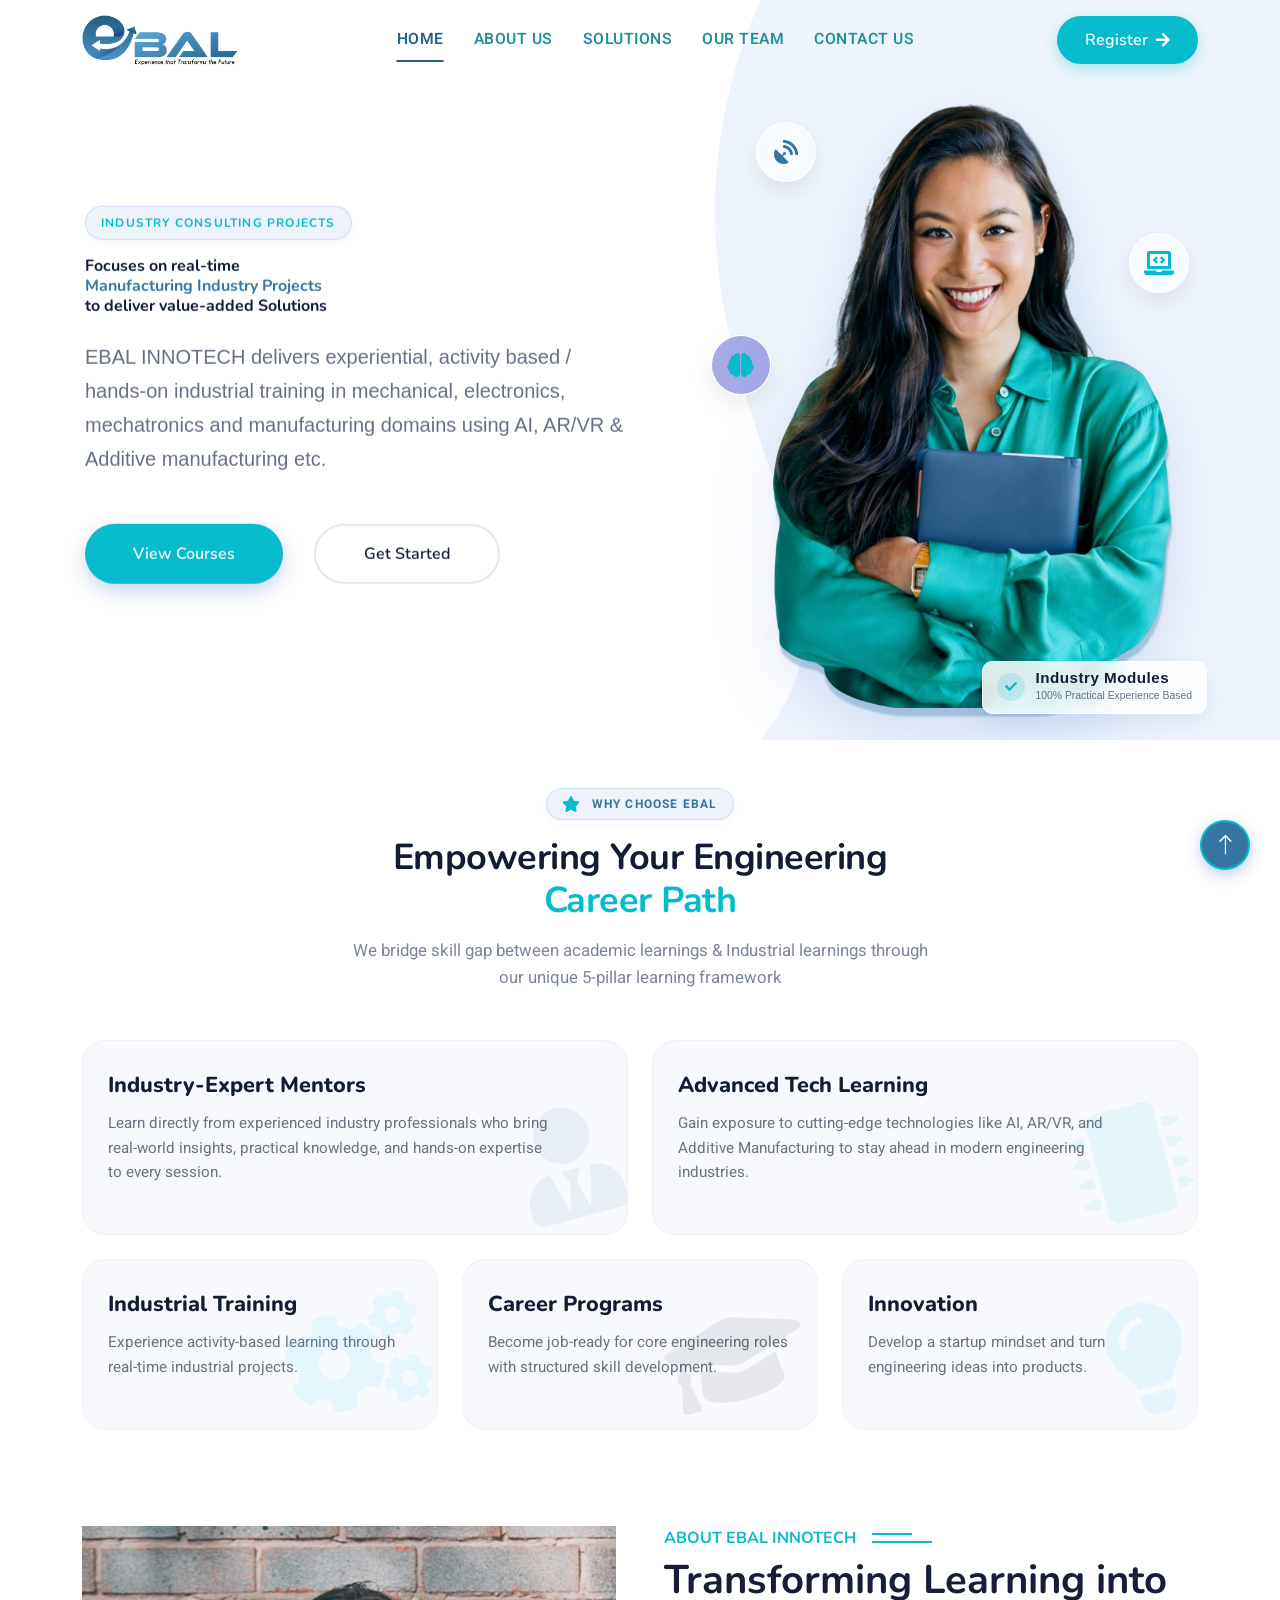
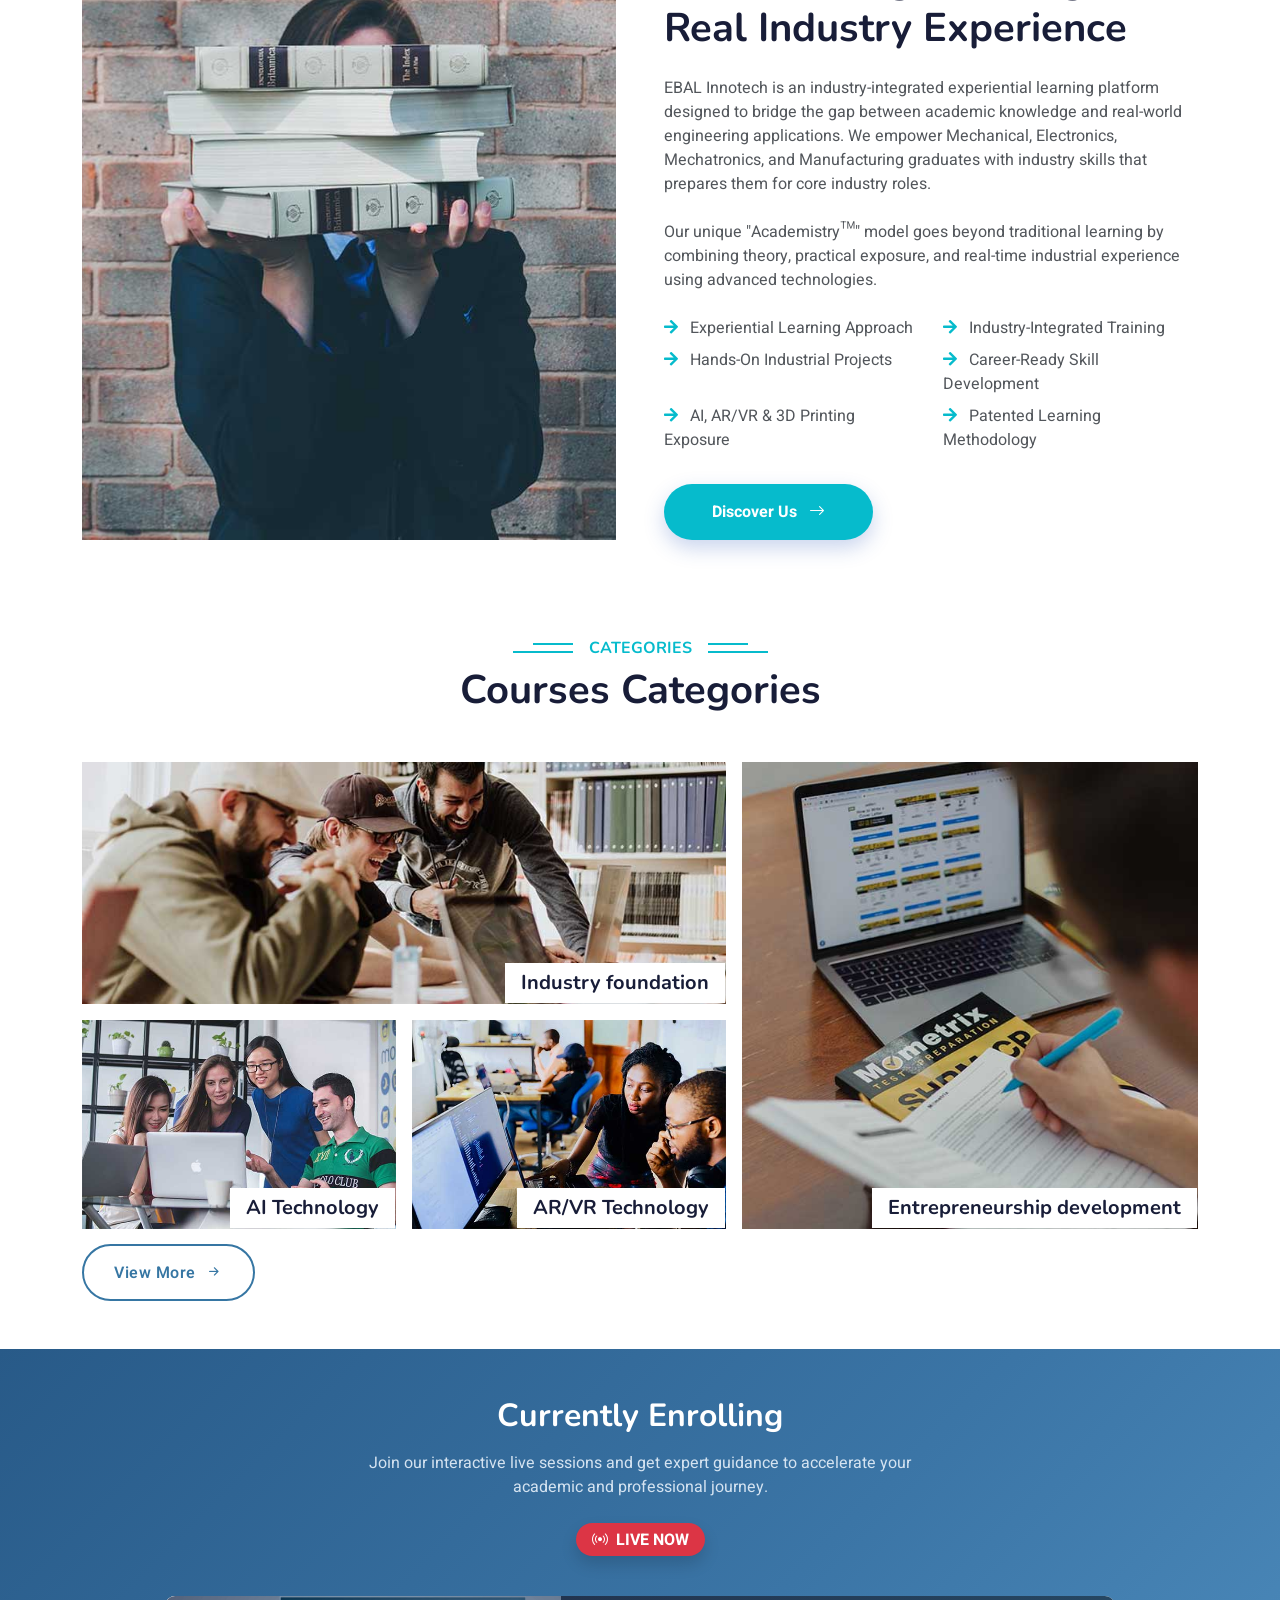
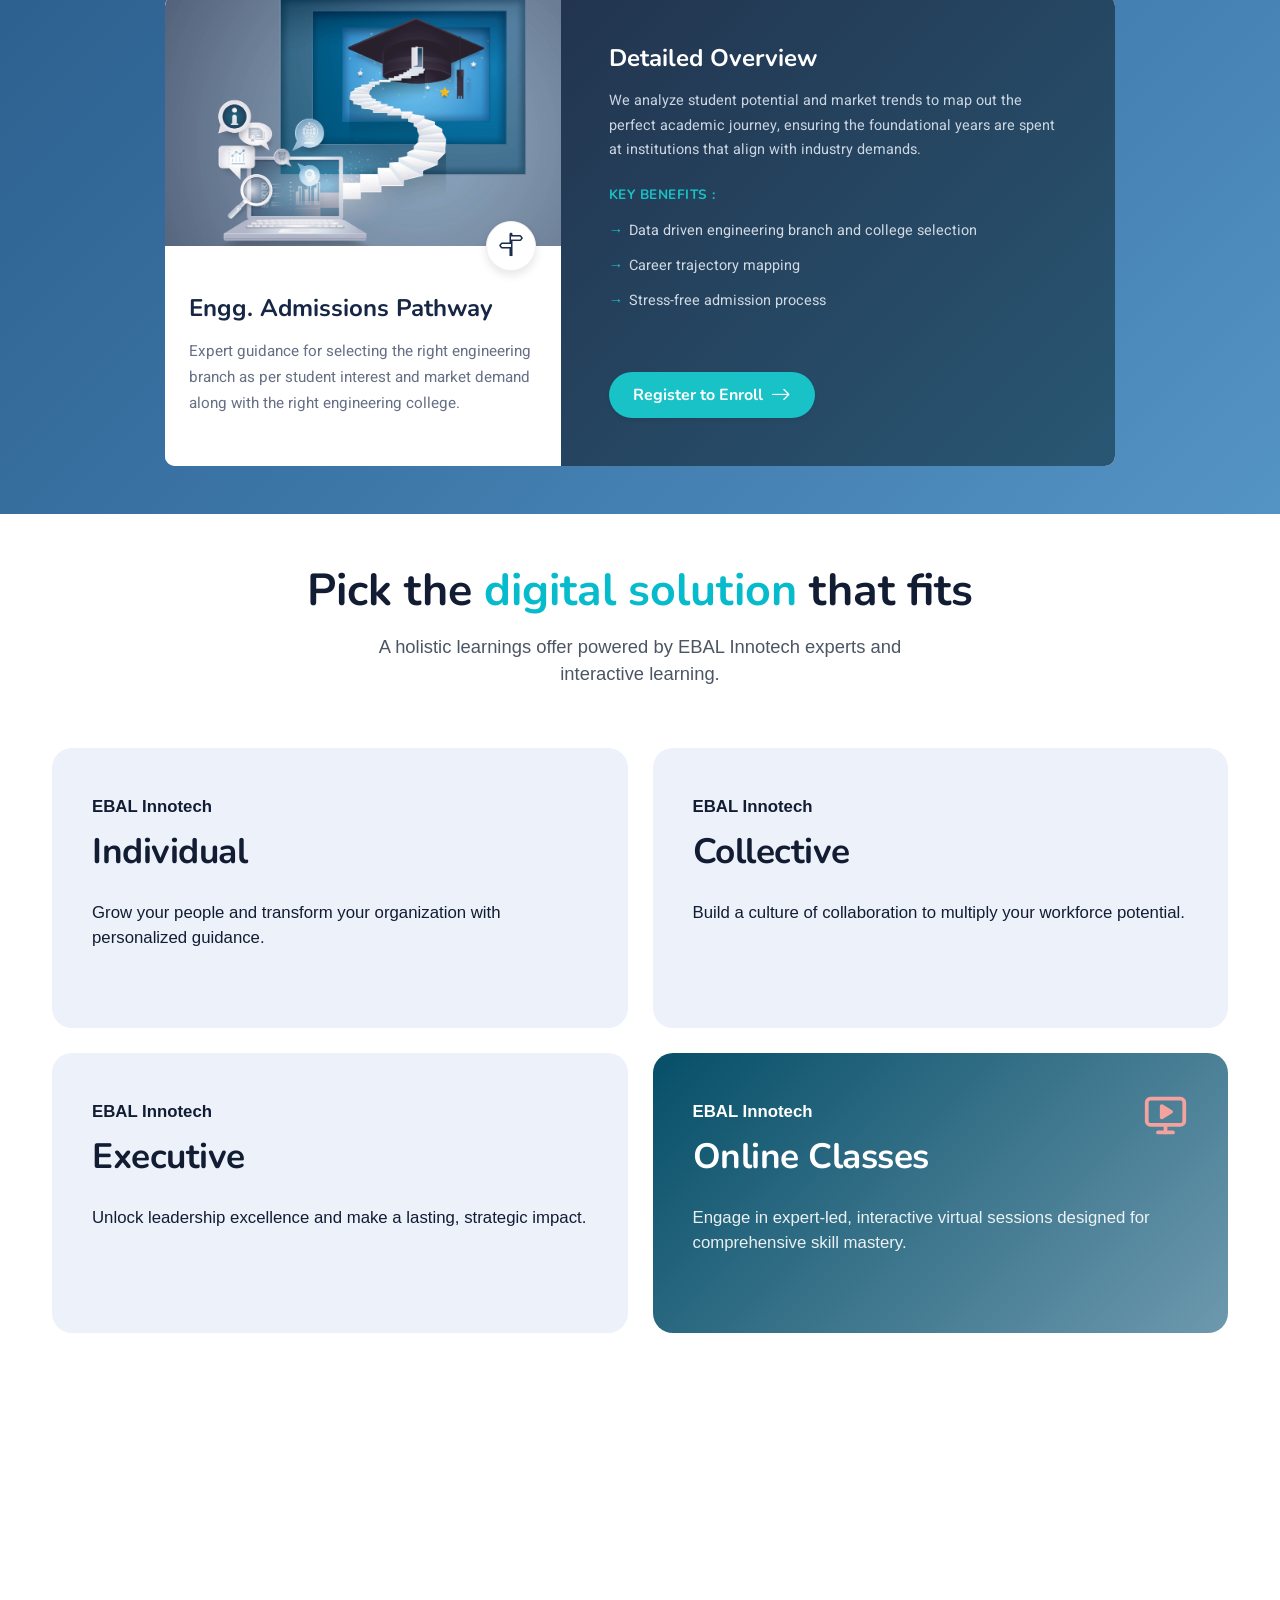
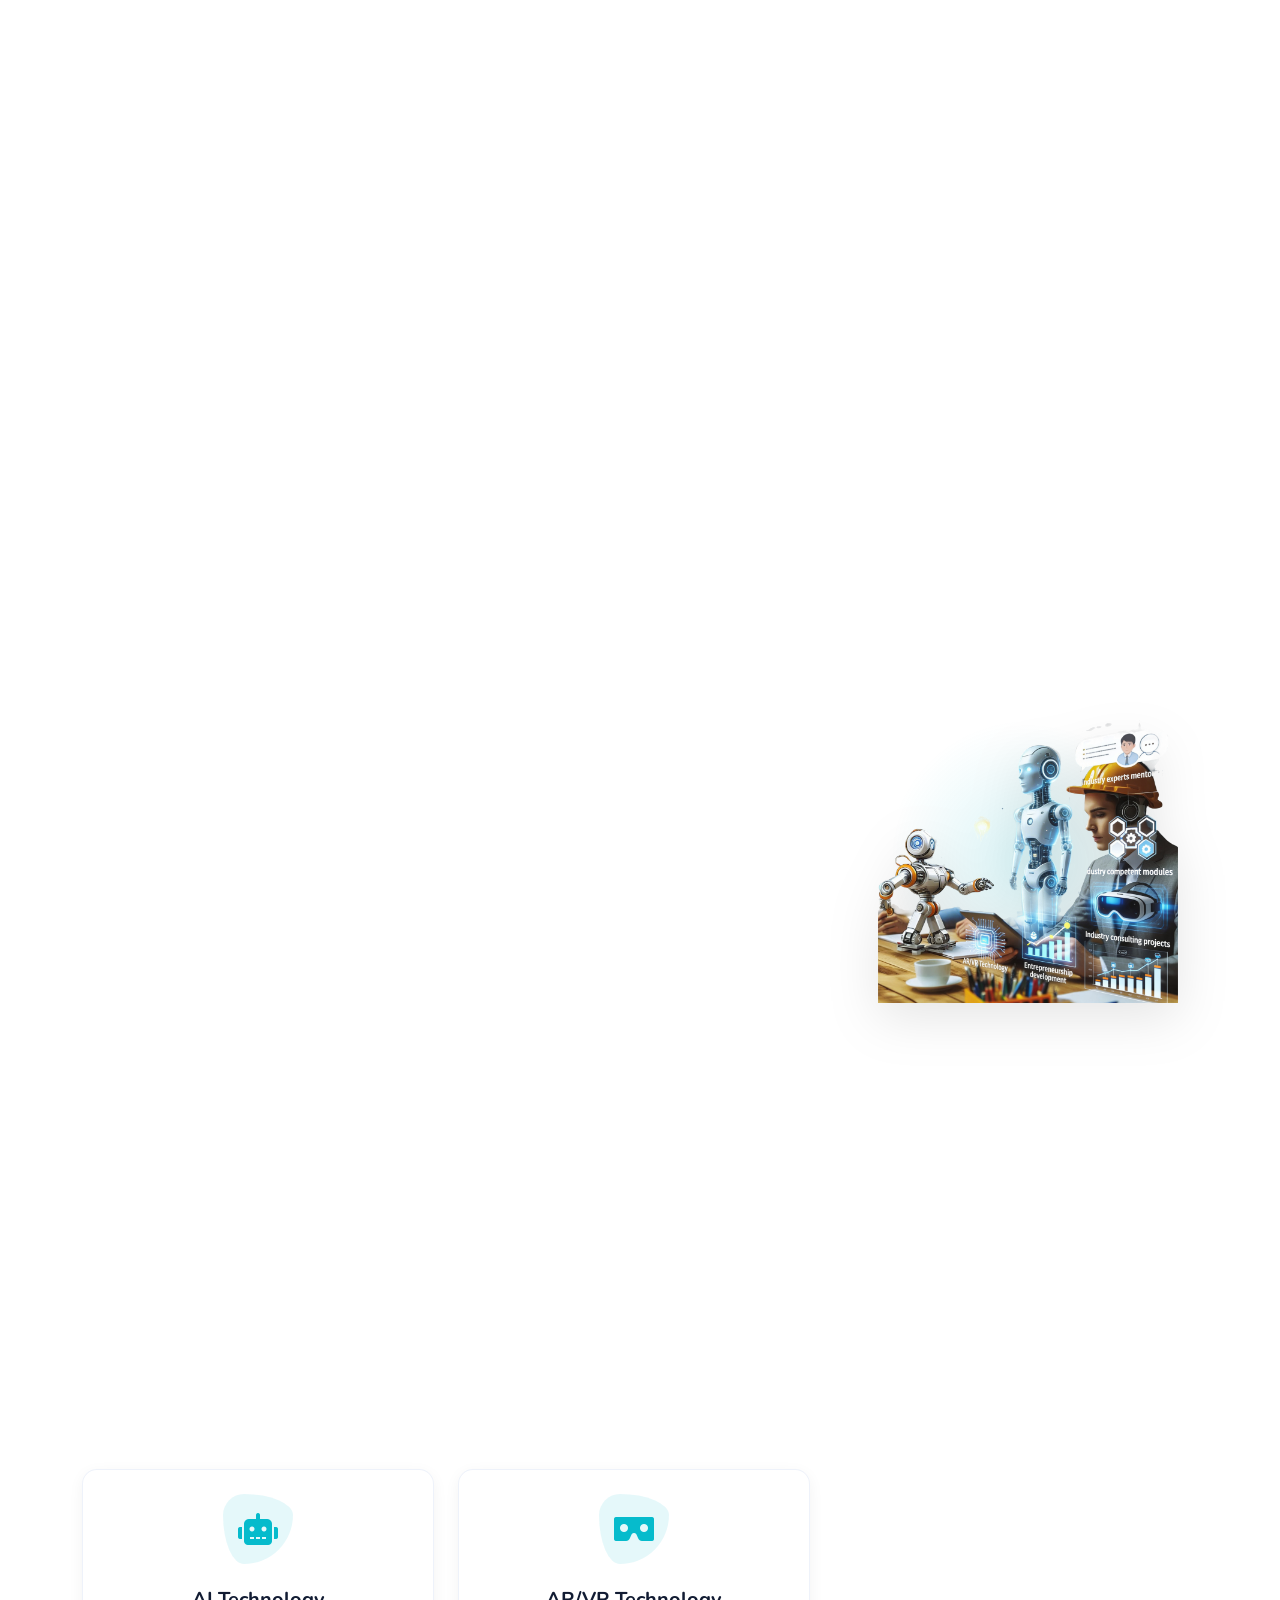
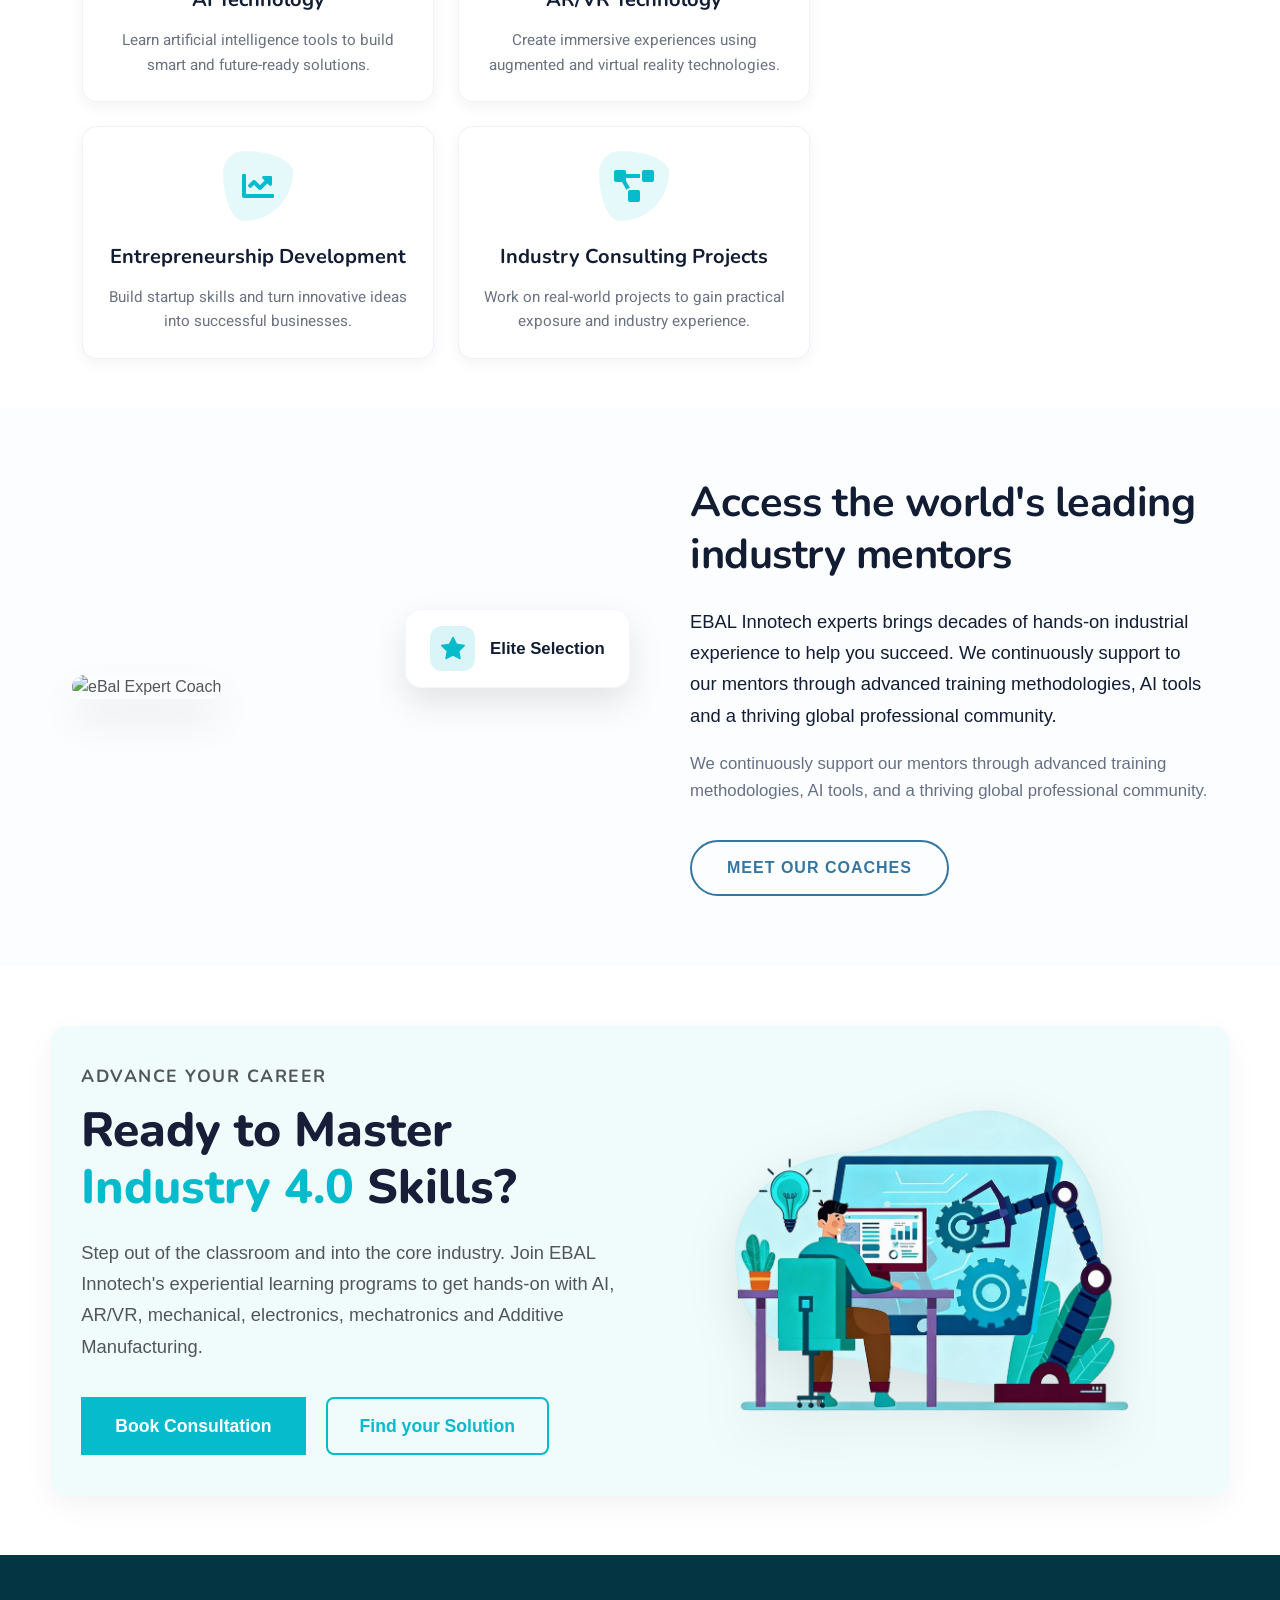
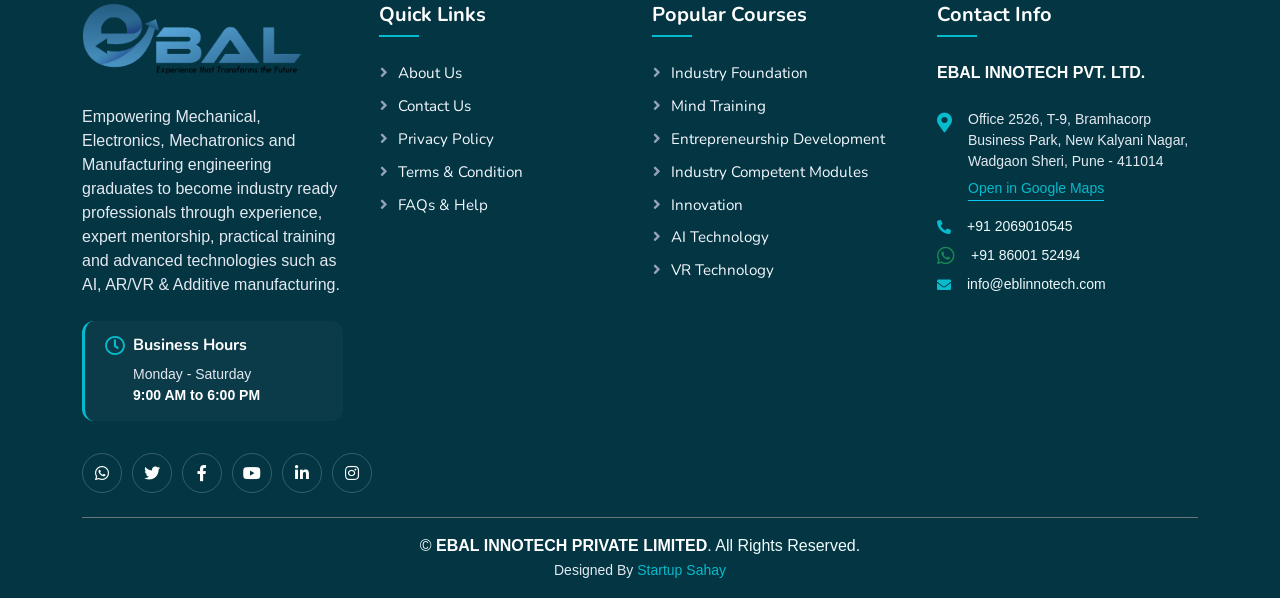
==== commit 060f3751: "Update index.html" ====
--- a/index.html
+++ b/index.html
@@ -209,7 +209,7 @@
               <p class="fs-5 text-muted mb-5 dissolve-item delay-2 pe-lg-5">
                 Industry Skill Accelerator it bridges the gap between academics
                 and core industry roles through our activity-based learning
-                programs and real-world industrial experience. .
+                programs and real-world industrial experience.
               </p>
 
               <div class="hero-actions dissolve-item delay-3">
@@ -1416,10 +1416,8 @@
               />
             </a>
             <p class="mb-4 text-light-muted lh-base">
-              Empowering Mechanical, Electronics, Mechatronics, and
-              Manufacturing engineering graduates to become Industry ready
-              professionals through practical training, advanced AR/VR
-              technology, and expert mentorship
+              Empowering Mechanical, Electronics, Mechatronics and Manufacturing engineering graduates to become industry ready professionals through experience, expert mentorship, practical training and advanced technologies such as AI, AR/VR & Additive manufacturing. 
+
             </p>
 
             <div class="footer-working-hours mb-4">
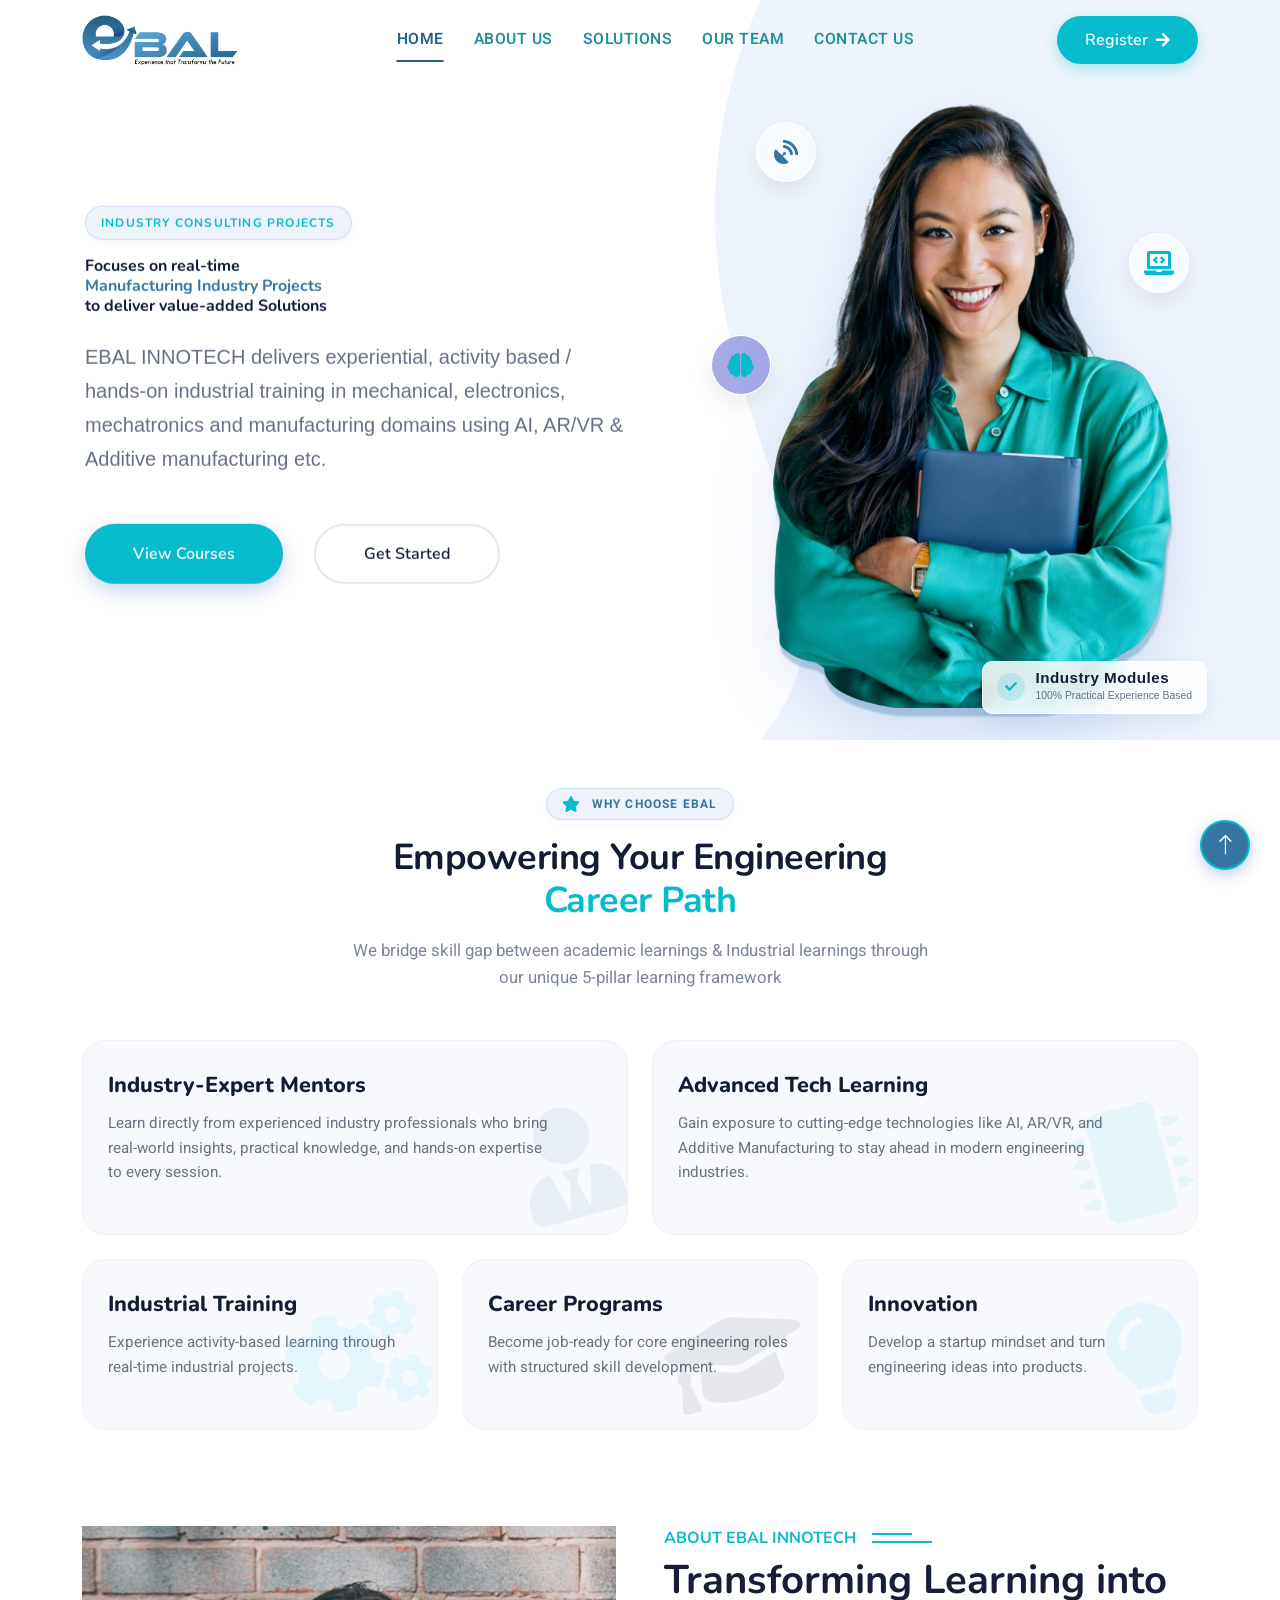
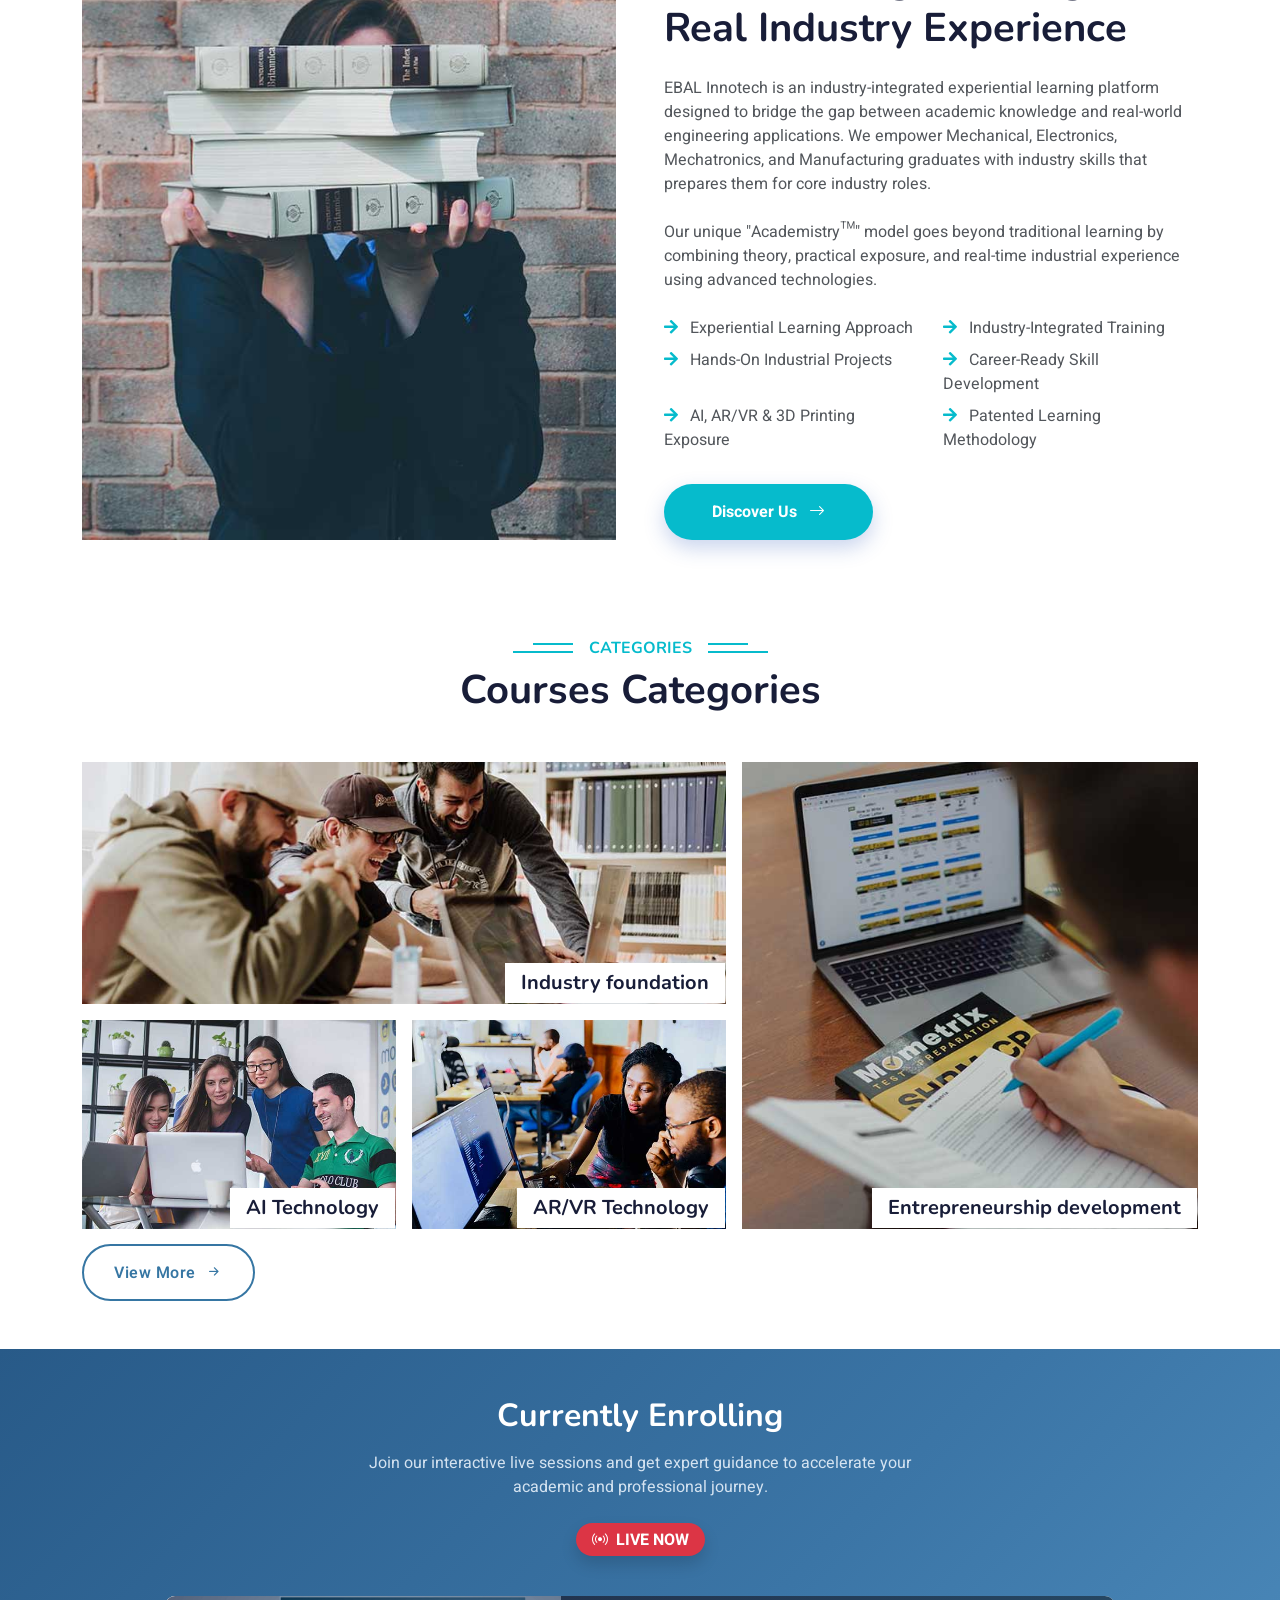
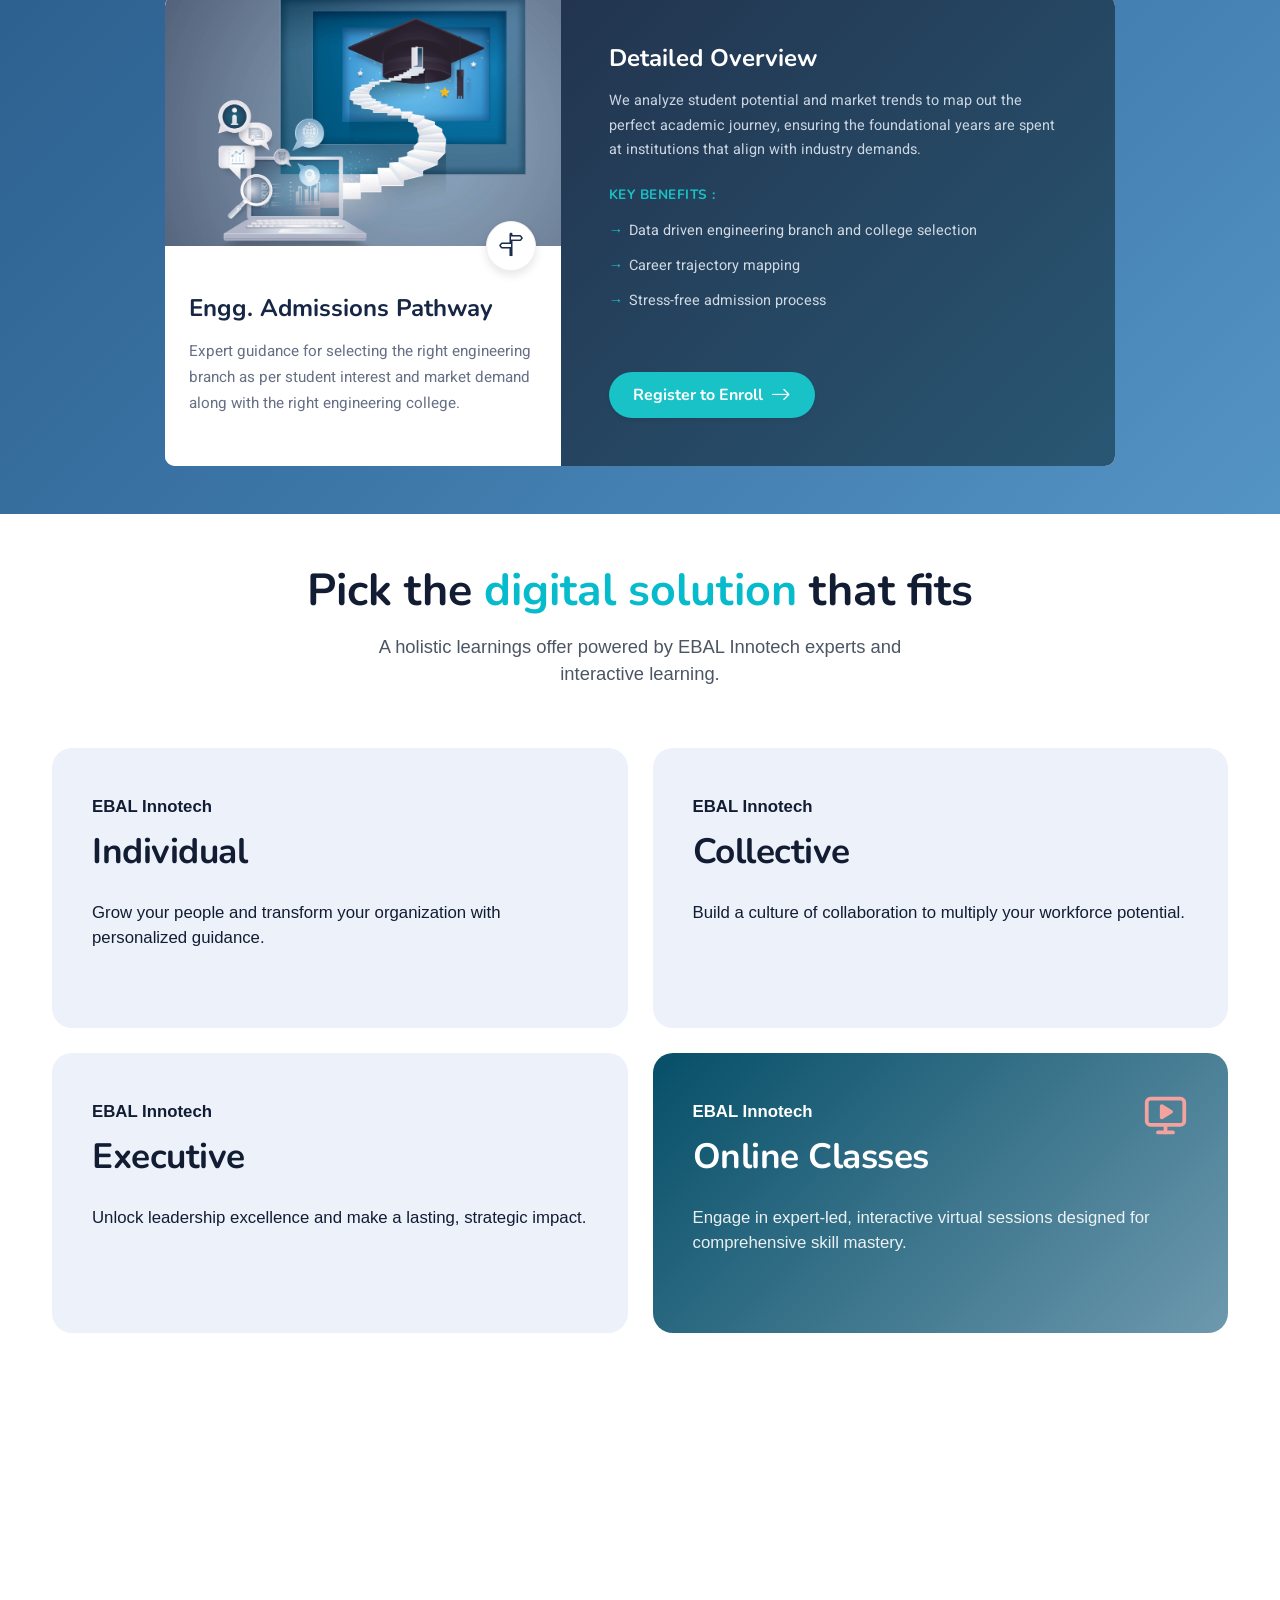
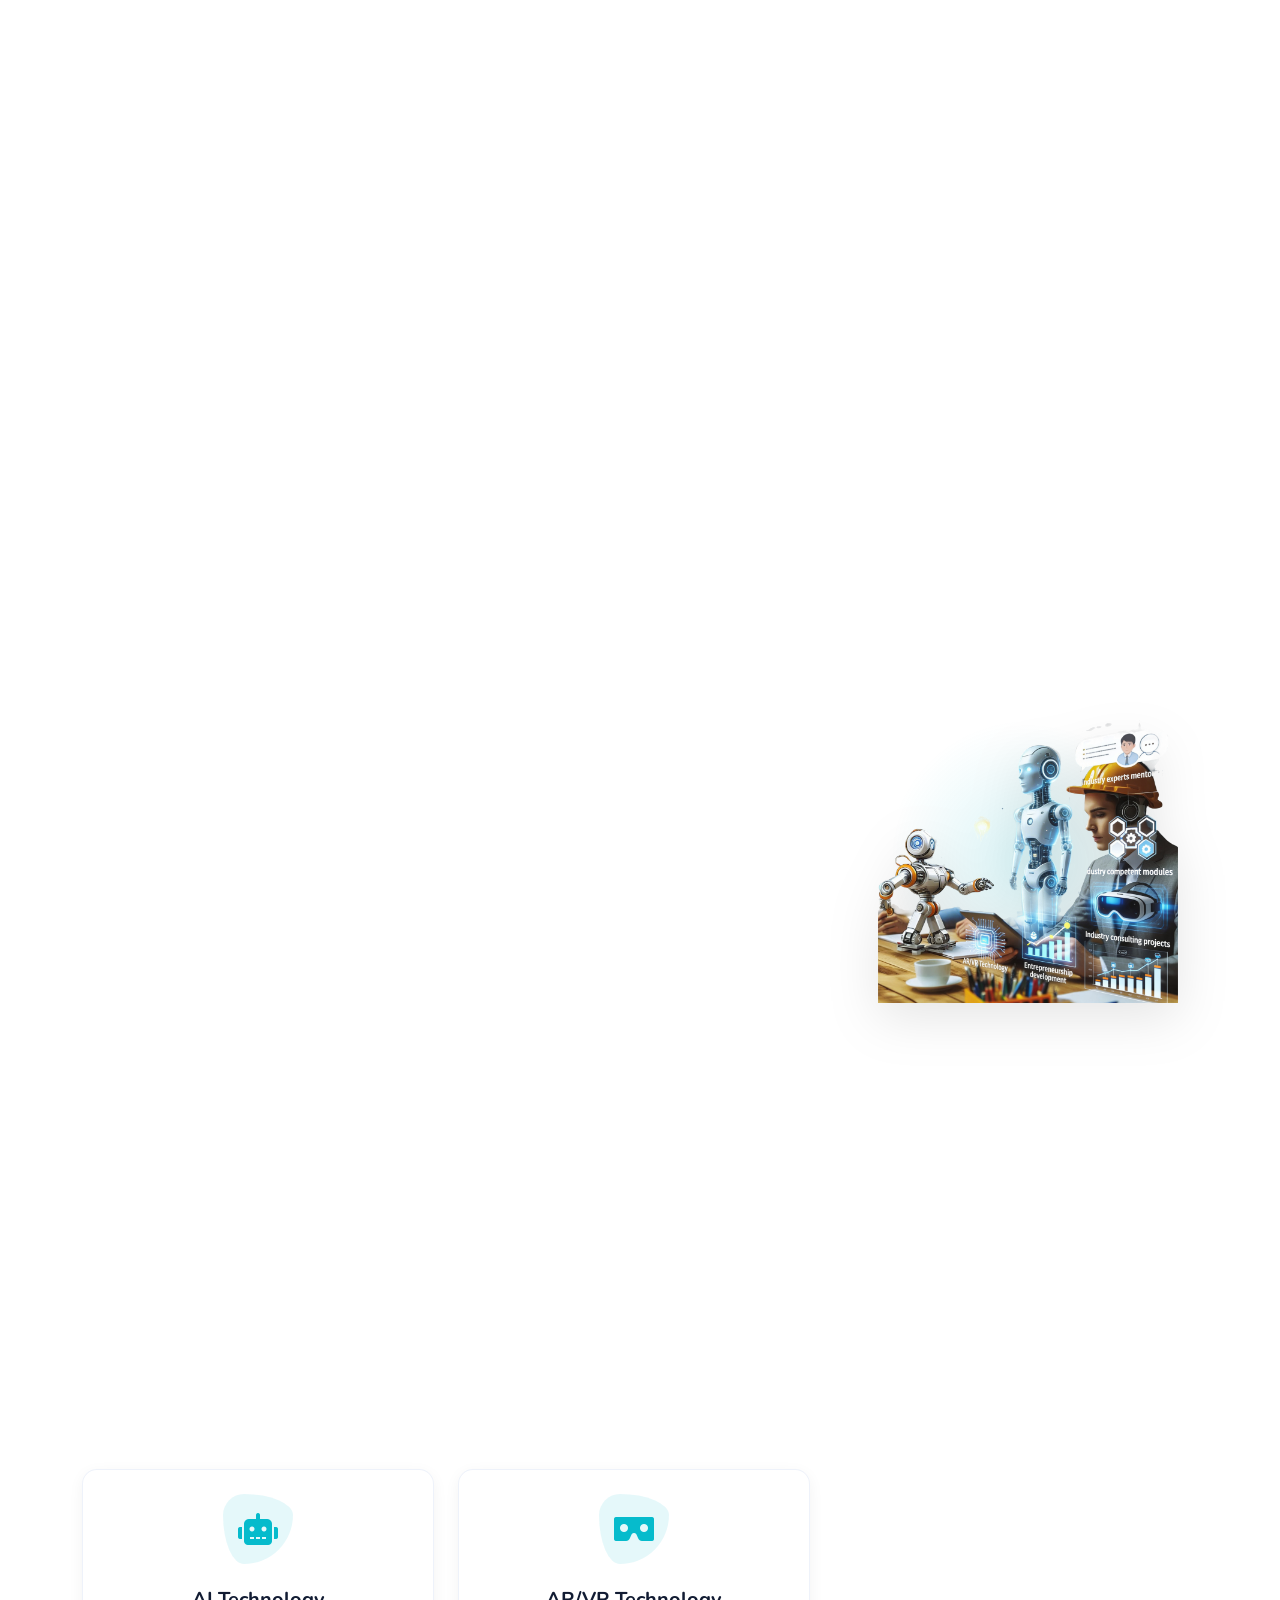
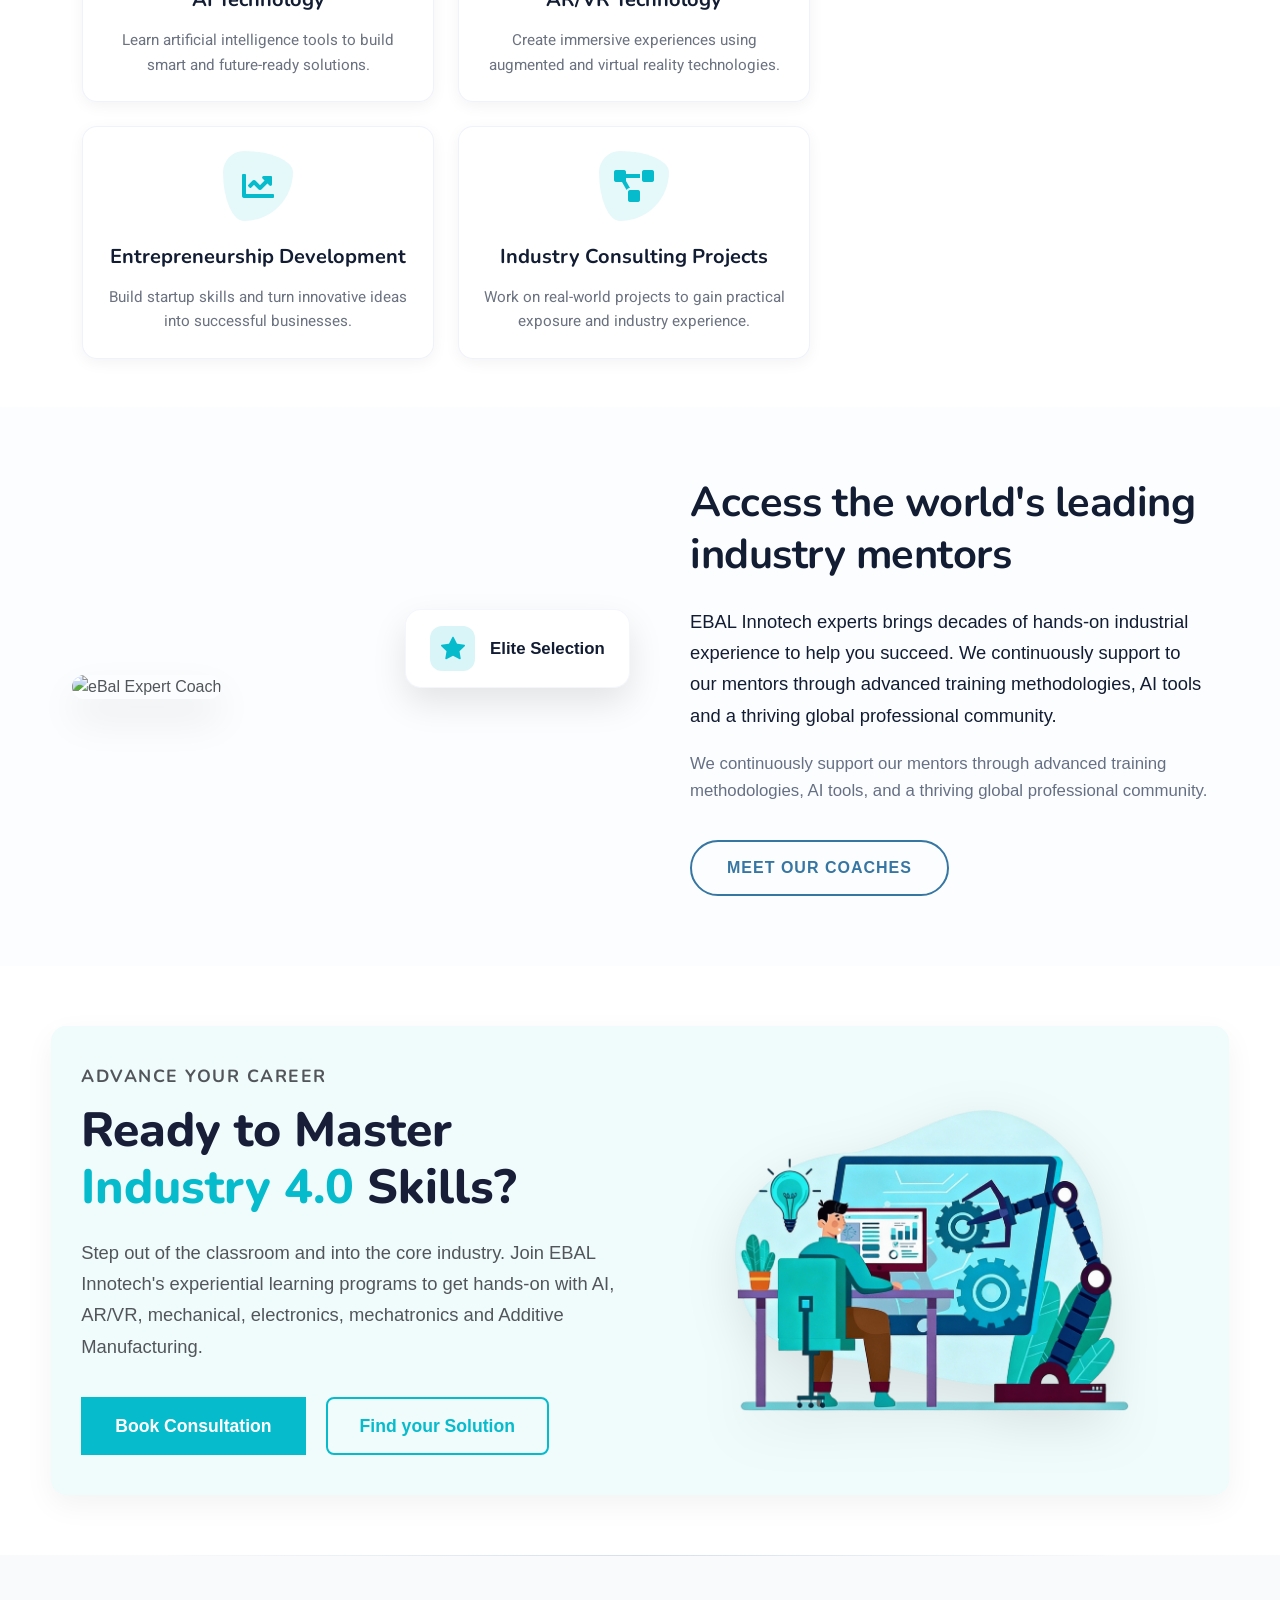
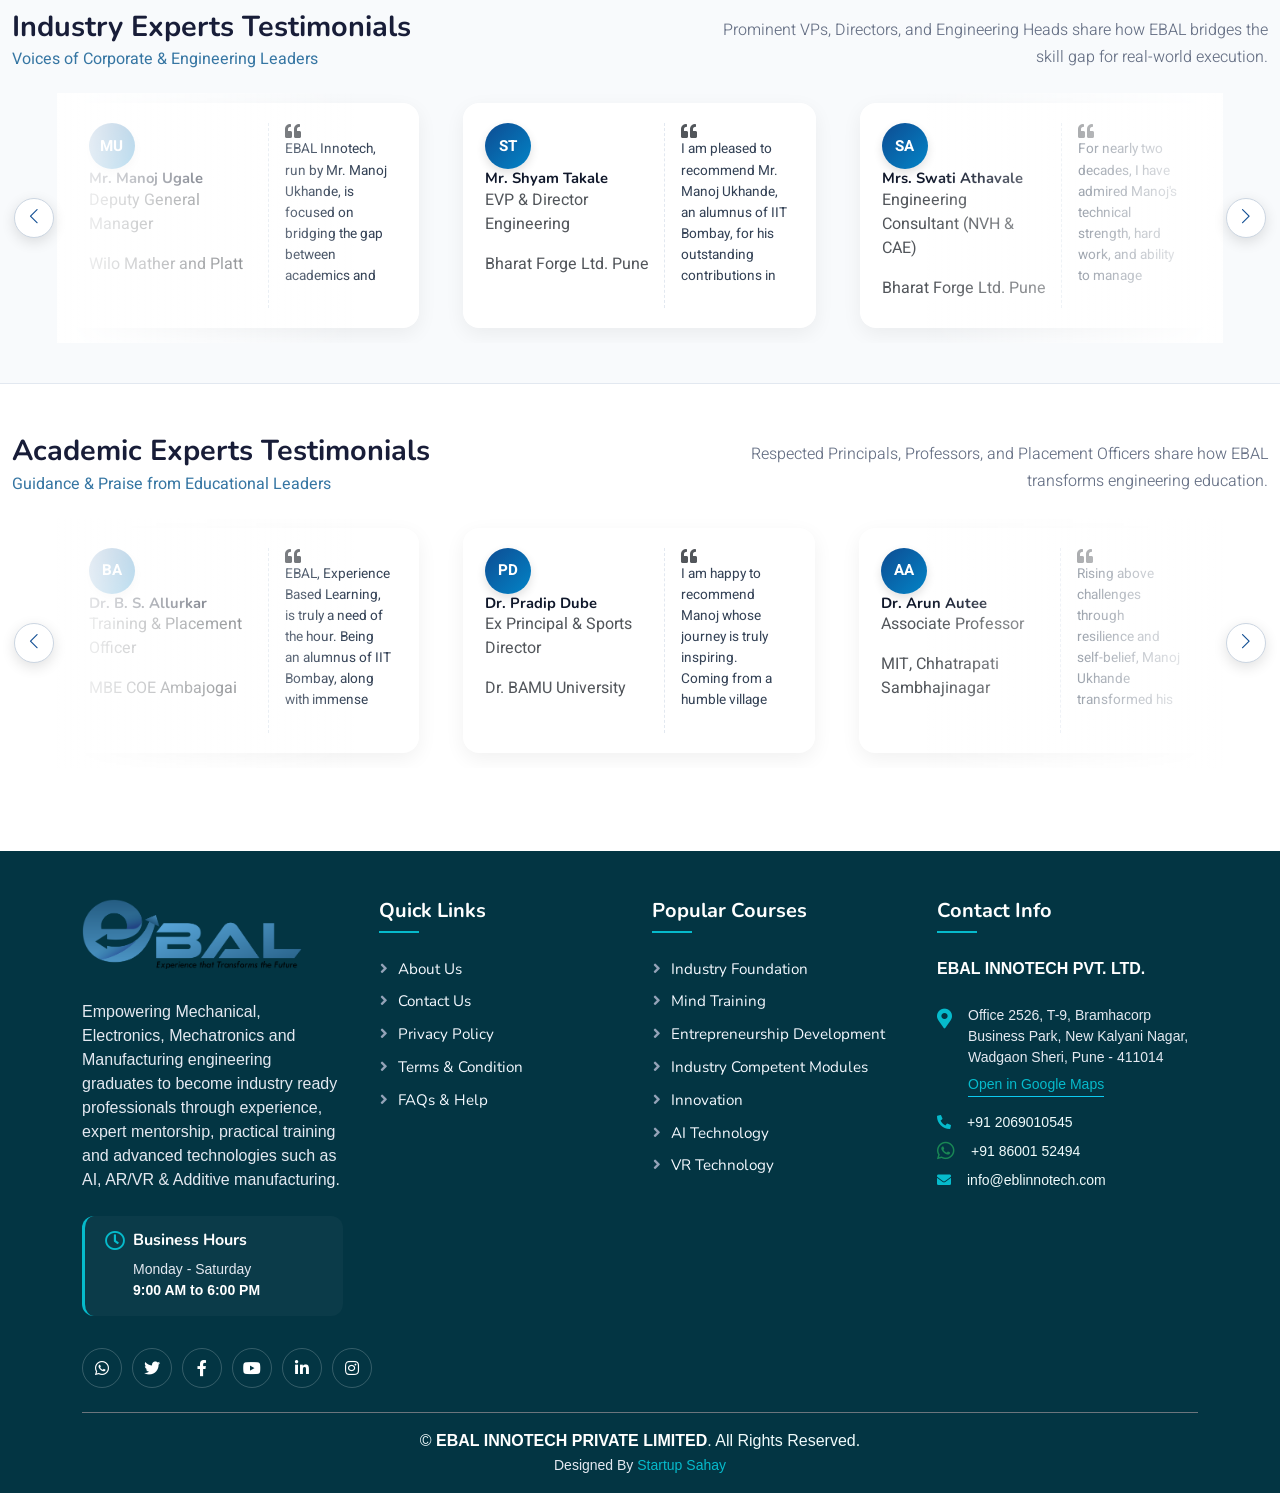
==== commit fe5fad5e: "Update index.html" ====
--- a/index.html
+++ b/index.html
@@ -1399,6 +1399,455 @@
       </div>
     </div> -->
     <!-- Testimonial End -->
+     <!-- Industry Testimonials Start -->
+    <section class="ebal-industry-testimonials-section" aria-labelledby="industry-testimonial-heading">
+      <div class="container">
+        <div class="testimonial-heading-row d-md-flex align-items-end justify-content-between mb-4 pb-2 border-bottom">
+          <div>
+            <h2 id="industry-testimonial-heading" class="display-6 fw-bold text-dark mb-1">Industry Experts Testimonials</h2>
+            <p class="text-primary-blue fw-semibold mb-0 fs-6">Voices of Corporate &amp; Engineering Leaders</p>
+          </div>
+          <div class="mt-2 mt-md-0 text-md-end ms-auto max-w-550">
+            <p class="text-muted lead fs-6 mb-0 text-md-end">Prominent VPs, Directors, and Engineering Heads share how EBAL bridges the skill gap for real-world execution.</p>
+          </div>
+        </div>
+
+        <div class="testimonial-nav-container">
+          <button type="button" class="testimonial-nav-arrow ind-arrow-prev" aria-label="Previous industry testimonial"><i class="bi bi-chevron-left"></i></button>
+          <button type="button" class="testimonial-nav-arrow ind-arrow-next" aria-label="Next industry testimonial"><i class="bi bi-chevron-right"></i></button>
+
+          <div class="owl-carousel testimonial-carousel testimonial-carousel-industry">
+
+            <!-- Card 1: Mr. Shyam Takale -->
+            <article class="expert-testimonial-card industry-card">
+              <div class="card-left-col">
+                <div>
+                  <div class="author-avatar industry-avatar">ST</div>
+                  <div class="author-meta">
+                    <h4>Mr. Shyam Takale</h4>
+                    <p>EVP &amp; Director Engineering</p>
+                  </div>
+                  <div class="card-org">Bharat Forge Ltd. Pune</div>
+                </div>
+                <div>
+                  <div class="star-rating">
+                    <i class="fa fa-star"></i><i class="fa fa-star"></i><i class="fa fa-star"></i><i class="fa fa-star"></i><i class="fa fa-star"></i>
+                  </div>
+                </div>
+              </div>
+              <div class="card-right-col">
+                <i class="fa fa-quote-left quote-icon-watermark"></i>
+                <div class="testimonial-full-quote">
+                  I am pleased to recommend Mr. Manoj Ukhande, an alumnus of IIT Bombay, for his outstanding contributions in the field of engineering, CAE, and new product development. I have known Manoj as an extremely knowledgeable, sincere, and hardworking professional with deep technical expertise and strong leadership qualities. During his 17-year tenure as CAE Head at the BFL Engineering Centre, he played a pivotal role in developing a strong CAE capability and building a highly competent team. His efforts helped create the critical mass required for advanced engineering analysis and product development, enabling BFL to move beyond execution and become a true co-development partner with its customers. Manoj's contribution was instrumental in strengthening new product design capability and driving a more innovation-led engineering culture. I wish him great success in his startup initiatives and in the publication of his upcoming book.
+                </div>
+              </div>
+            </article>
+
+            <!-- Card 2: Mrs. Swati Athavale -->
+            <article class="expert-testimonial-card industry-card">
+              <div class="card-left-col">
+                <div>
+                  <div class="author-avatar industry-avatar">SA</div>
+                  <div class="author-meta">
+                    <h4>Mrs. Swati Athavale</h4>
+                    <p>Engineering Consultant (NVH &amp; CAE)</p>
+                  </div>
+                  <div class="card-org">Bharat Forge Ltd. Pune</div>
+                </div>
+                <div>
+                  <div class="star-rating">
+                    <i class="fa fa-star"></i><i class="fa fa-star"></i><i class="fa fa-star"></i><i class="fa fa-star"></i><i class="fa fa-star"></i>
+                  </div>
+                </div>
+              </div>
+              <div class="card-right-col">
+                <i class="fa fa-quote-left quote-icon-watermark"></i>
+                <div class="testimonial-full-quote">
+                  For nearly two decades, I have admired Manoj's technical strength, hard work, and ability to manage people and challenges with confidence. His resilience and entrepreneurial spirit have led him to this meaningful new beginning. I wish Manoj and EBAL immense success.
+                </div>
+              </div>
+            </article>
+
+            <!-- Card 3: Mr. Sangmeshwar Pawar -->
+            <article class="expert-testimonial-card industry-card">
+              <div class="card-left-col">
+                <div>
+                  <div class="author-avatar industry-avatar">SP</div>
+                  <div class="author-meta">
+                    <h4>Mr. Sangmeshwar Pawar</h4>
+                    <p>Vice President Engineering</p>
+                  </div>
+                  <div class="card-org">Bharat Forge Ltd. Pune</div>
+                </div>
+                <div>
+                  <div class="star-rating">
+                    <i class="fa fa-star"></i><i class="fa fa-star"></i><i class="fa fa-star"></i><i class="fa fa-star"></i><i class="fa fa-star"></i>
+                  </div>
+                </div>
+              </div>
+              <div class="card-right-col">
+                <i class="fa fa-quote-left quote-icon-watermark"></i>
+                <div class="testimonial-full-quote">
+                  Driven by a passion to bridge the Industry-Academic gap, Manoj envisioned a platform where industry veterans could share practical expertise to equip students with real-world skill sets. To turn this dream into reality, he founded EBAL. This platform connects students, colleges, teachers, and industry experts, effectively preparing the next generation to be industry ready. In many ways, his initiative supports the social responsibility of making India Atmanirbhar (self-reliant). Let us all strengthen his vision, be a part of this journey, and wish him grand success in the years to come!
+                </div>
+              </div>
+            </article>
+
+            <!-- Card 4: Mr. Rajesh Mane -->
+            <article class="expert-testimonial-card industry-card">
+              <div class="card-left-col">
+                <div>
+                  <div class="author-avatar industry-avatar">RM</div>
+                  <div class="author-meta">
+                    <h4>Mr. Rajesh Mane</h4>
+                    <p>Sr. Manager, Fatigue Lab</p>
+                  </div>
+                  <div class="card-org">Bharat Forge Ltd. Pune</div>
+                </div>
+                <div>
+                  <div class="star-rating">
+                    <i class="fa fa-star"></i><i class="fa fa-star"></i><i class="fa fa-star"></i><i class="fa fa-star"></i><i class="fa fa-star"></i>
+                  </div>
+                </div>
+              </div>
+              <div class="card-right-col">
+                <i class="fa fa-quote-left quote-icon-watermark"></i>
+                <div class="testimonial-full-quote">
+                  Having worked with Manoj for 18 years, I have witnessed his humility, positive attitude, and passion for helping others despite his extraordinary achievements. His long-cherished dream of bridging the gap between academia and industry has now taken shape through EBAL. I sincerely wish Manoj and EBAL grand success in transforming the future of students and industries alike.
+                </div>
+              </div>
+            </article>
+
+            <!-- Card 5: Mr. S. B. Nannaware -->
+            <article class="expert-testimonial-card industry-card">
+              <div class="card-left-col">
+                <div>
+                  <div class="author-avatar industry-avatar">SN</div>
+                  <div class="author-meta">
+                    <h4>Mr. S. B. Nannaware</h4>
+                    <p>Retd. Sr. Engineer - Training</p>
+                  </div>
+                  <div class="card-org">IGTR-MSME Tech Centre</div>
+                </div>
+                <div>
+                  <div class="star-rating">
+                    <i class="fa fa-star"></i><i class="fa fa-star"></i><i class="fa fa-star"></i><i class="fa fa-star"></i><i class="fa fa-star"></i>
+                  </div>
+                </div>
+              </div>
+              <div class="card-right-col">
+                <i class="fa fa-quote-left quote-icon-watermark"></i>
+                <div class="testimonial-full-quote">
+                  Mr. Manoj Ukhande's journey from adversity to accomplishment is a true example of determination and social commitment. Rather than accepting the employability gap, he chose to create EBAL as a transformative movement connecting education with industry needs. He is not merely an entrepreneur but an inspiring mentor and nation-builder shaping brighter futures.
+                </div>
+              </div>
+            </article>
+
+            <!-- Card 6: Mr. Annasaheb Bansode -->
+            <article class="expert-testimonial-card industry-card">
+              <div class="card-left-col">
+                <div>
+                  <div class="author-avatar industry-avatar">AB</div>
+                  <div class="author-meta">
+                    <h4>Mr. Annasaheb Bansode</h4>
+                    <p>Consultant</p>
+                  </div>
+                  <div class="card-org">Tata Consultancy Services</div>
+                </div>
+                <div>
+                  <div class="star-rating">
+                    <i class="fa fa-star"></i><i class="fa fa-star"></i><i class="fa fa-star"></i><i class="fa fa-star"></i><i class="fa fa-star"></i>
+                  </div>
+                </div>
+              </div>
+              <div class="card-right-col">
+                <i class="fa fa-quote-left quote-icon-watermark"></i>
+                <div class="testimonial-full-quote">
+                  Fondly known as "Manoj Sir" for nearly 28 years, he possesses a rare gift for simplifying complex concepts and inspiring conceptual learning. Despite rising from humble beginnings to achieve academic and professional excellence, he has remained grounded, ethical, and deeply committed to mentoring others. I firmly believe that his Midas touch through EBAL will transform the lives of countless students and parents.
+                </div>
+              </div>
+            </article>
+
+            <!-- Card 7: Mr. Mohan Jagtap -->
+            <article class="expert-testimonial-card industry-card">
+              <div class="card-left-col">
+                <div>
+                  <div class="author-avatar industry-avatar">MJ</div>
+                  <div class="author-meta">
+                    <h4>Mr. Mohan Jagtap</h4>
+                    <p>Head - Mfg. Engineering</p>
+                  </div>
+                  <div class="card-org">SKF India</div>
+                </div>
+                <div>
+                  <div class="star-rating">
+                    <i class="fa fa-star"></i><i class="fa fa-star"></i><i class="fa fa-star"></i><i class="fa fa-star"></i><i class="fa fa-star"></i>
+                  </div>
+                </div>
+              </div>
+              <div class="card-right-col">
+                <i class="fa fa-quote-left quote-icon-watermark"></i>
+                <div class="testimonial-full-quote">
+                  Since our B.Tech days, Manoj has consistently demonstrated dedication, integrity, leadership, and a passion for innovation. His entrepreneurial journey reflects the same vision and perseverance I witnessed years ago. I wholeheartedly support and recommend him, confident that he will continue to inspire and create meaningful impact.
+                </div>
+              </div>
+            </article>
+
+            <!-- Card 8: Mahendra Kale -->
+            <article class="expert-testimonial-card industry-card">
+              <div class="card-left-col">
+                <div>
+                  <div class="author-avatar industry-avatar">MK</div>
+                  <div class="author-meta">
+                    <h4>Mahendra Kale</h4>
+                    <p>Founder &amp; CEO</p>
+                  </div>
+                  <div class="card-org">DataBrixSoft Pvt. Ltd.</div>
+                </div>
+                <div>
+                  <div class="star-rating">
+                    <i class="fa fa-star"></i><i class="fa fa-star"></i><i class="fa fa-star"></i><i class="fa fa-star"></i><i class="fa fa-star"></i>
+                  </div>
+                </div>
+              </div>
+              <div class="card-right-col">
+                <i class="fa fa-quote-left quote-icon-watermark"></i>
+                <div class="testimonial-full-quote">
+                  It's rare to find someone whose professional achievements are matched only by their passion for nurturing the next generation - but that's exactly who Manoj Sir has always been to me, in the more than 25 years I've had the privilege of knowing him. I've watched him grow from an outstanding M.Tech graduate of IIT Bombay into a respected engineering leader, heading key divisions at Bharat Forge India and later at Wilo, where his technical acumen and leadership consistently set the benchmark for excellence. What has always struck me most is his genuine, unwavering love for teaching, coaching, and mentoring young minds. It feels only natural that he is now channelling this lifelong passion into building a venture dedicated to skill development and consultation for engineering students. Wishing Manoj Sir and his EBAL Innotech team tremendous success in this new chapter.
+                </div>
+              </div>
+            </article>
+
+            <!-- Card 9: D. S. Mole -->
+            <article class="expert-testimonial-card industry-card">
+              <div class="card-left-col">
+                <div>
+                  <div class="author-avatar industry-avatar">DM</div>
+                  <div class="author-meta">
+                    <h4>D. S. Mole</h4>
+                    <p>General Manager</p>
+                  </div>
+                  <div class="card-org">ARAI, Pune</div>
+                </div>
+                <div>
+                  <div class="star-rating">
+                    <i class="fa fa-star"></i><i class="fa fa-star"></i><i class="fa fa-star"></i><i class="fa fa-star"></i><i class="fa fa-star"></i>
+                  </div>
+                </div>
+              </div>
+              <div class="card-right-col">
+                <i class="fa fa-quote-left quote-icon-watermark"></i>
+                <div class="testimonial-full-quote">
+                  I have known Manoj Ukhande since our engineering college days, and it has been wonderful to witness his journey. From the very beginning, he stood out for his sharp intellect, enthusiasm for learning, and exceptional ability to understand concepts deeply. His M.Tech. journey at IIT Bombay brought out his true potential. Over the years, he has gained rich industry experience and made valuable contributions through patents, research papers, and technical innovations. He remains down-to-earth, approachable, and grounded, while possessing the ambition and determination of a true perfectionist. I believe Manoj's decision to enter teaching and coaching is meaningful, and that his knowledge, experience, passion, and integrity will inspire countless young minds.
+                </div>
+              </div>
+            </article>
+
+            <!-- Card 10: Mr. Raju Patil -->
+            <article class="expert-testimonial-card industry-card">
+              <div class="card-left-col">
+                <div>
+                  <div class="author-avatar industry-avatar">RP</div>
+                  <div class="author-meta">
+                    <h4>Mr. Raju Patil</h4>
+                    <p>Sr. Manager, Hydraulics</p>
+                  </div>
+                  <div class="card-org">Wilo Mather and Platt</div>
+                </div>
+                <div>
+                  <div class="star-rating">
+                    <i class="fa fa-star"></i><i class="fa fa-star"></i><i class="fa fa-star"></i><i class="fa fa-star"></i><i class="fa fa-star"></i>
+                  </div>
+                </div>
+              </div>
+              <div class="card-right-col">
+                <i class="fa fa-quote-left quote-icon-watermark"></i>
+                <div class="testimonial-full-quote">
+                  I had the opportunity to work with Manoj Ukhande and always found him to be a dedicated and reliable professional. He followed a strong work ethic and was cooperative and supportive to all team members. During his tenure he handled three teams - CFD, FEA and CAD - as a team leader. He is approachable and handles challenges calmly.
+                </div>
+              </div>
+            </article>
+
+            <!-- Card 11: Mr. Sunil Dodke -->
+            <article class="expert-testimonial-card industry-card">
+              <div class="card-left-col">
+                <div>
+                  <div class="author-avatar industry-avatar">SD</div>
+                  <div class="author-meta">
+                    <h4>Mr. Sunil Dodke</h4>
+                    <p>Vice President Technical</p>
+                  </div>
+                  <div class="card-org">FEAST Software Pvt. Ltd.</div>
+                </div>
+                <div>
+                  <div class="star-rating">
+                    <i class="fa fa-star"></i><i class="fa fa-star"></i><i class="fa fa-star"></i><i class="fa fa-star"></i><i class="fa fa-star"></i>
+                  </div>
+                </div>
+              </div>
+              <div class="card-right-col">
+                <i class="fa fa-quote-left quote-icon-watermark"></i>
+                <div class="testimonial-full-quote">
+                  We appreciate EBAL Innotech Pvt. Ltd., Pune, under the leadership of Mr. Manoj Ukhande, for their professionalism, technical expertise, and innovative approach. Their commitment to quality, practical solutions, and customer satisfaction has been commendable. We wish EBAL Innotech continued success and strongly recommend them as a reliable and innovative technology partner.
+                </div>
+              </div>
+            </article>
+
+            <!-- Card 12: Mr. Manoj Ugale -->
+            <article class="expert-testimonial-card industry-card">
+              <div class="card-left-col">
+                <div>
+                  <div class="author-avatar industry-avatar">MU</div>
+                  <div class="author-meta">
+                    <h4>Mr. Manoj Ugale</h4>
+                    <p>Deputy General Manager</p>
+                  </div>
+                  <div class="card-org">Wilo Mather and Platt</div>
+                </div>
+                <div>
+                  <div class="star-rating">
+                    <i class="fa fa-star"></i><i class="fa fa-star"></i><i class="fa fa-star"></i><i class="fa fa-star"></i><i class="fa fa-star"></i>
+                  </div>
+                </div>
+              </div>
+              <div class="card-right-col">
+                <i class="fa fa-quote-left quote-icon-watermark"></i>
+                <div class="testimonial-full-quote">
+                  EBAL Innotech, run by Mr. Manoj Ukhande, is focused on bridging the gap between academics and industry by transforming theoretical graduates into work-ready professionals. While universities teach concepts, corporates demand immediate execution, and EBAL addresses this need by providing practical skills, modern corporate tools, software, and AI applications. EBAL also helps industries reduce the time and resources required to train fresh graduates. Its mission serves the needs of both students and industries.
+                </div>
+              </div>
+            </article>
+
+          </div>
+        </div>
+      </div>
+    </section>
+    <!-- Industry Testimonials End -->
+
+    <!-- Academic Testimonials Start -->
+    <section class="ebal-academic-testimonials-section" aria-labelledby="academic-testimonial-heading">
+      <div class="container">
+        <div class="testimonial-heading-row d-md-flex align-items-end justify-content-between mb-4 pb-2 border-bottom">
+          <div>
+            <h2 id="academic-testimonial-heading" class="display-6 fw-bold text-dark mb-1">Academic Experts Testimonials</h2>
+            <p class="text-primary-blue fw-semibold mb-0 fs-6">Guidance &amp; Praise from Educational Leaders</p>
+          </div>
+          <div class="mt-2 mt-md-0 text-md-end ms-auto max-w-550">
+            <p class="text-muted lead fs-6 mb-0 text-md-end">Respected Principals, Professors, and Placement Officers share how EBAL transforms engineering education.</p>
+          </div>
+        </div>
+
+        <div class="testimonial-nav-container">
+          <button type="button" class="testimonial-nav-arrow acad-arrow-prev" aria-label="Previous academic testimonial"><i class="bi bi-chevron-left"></i></button>
+          <button type="button" class="testimonial-nav-arrow acad-arrow-next" aria-label="Next academic testimonial"><i class="bi bi-chevron-right"></i></button>
+
+          <div class="owl-carousel testimonial-carousel testimonial-carousel-academic">
+
+            <!-- Academic Card 1: Dr. Pradip Dube -->
+            <article class="expert-testimonial-card academic-card">
+              <div class="card-left-col">
+                <div>
+                  <div class="author-avatar academic-avatar">PD</div>
+                  <div class="author-meta">
+                    <h4>Dr. Pradip Dube</h4>
+                    <p>Ex Principal &amp; Sports Director</p>
+                  </div>
+                  <div class="card-org">Dr. BAMU University</div>
+                </div>
+                <div>
+                  <div class="star-rating">
+                    <i class="fa fa-star"></i><i class="fa fa-star"></i><i class="fa fa-star"></i><i class="fa fa-star"></i><i class="fa fa-star"></i>
+                  </div>
+                </div>
+              </div>
+              <div class="card-right-col">
+                <i class="fa fa-quote-left quote-icon-watermark"></i>
+                <div class="testimonial-full-quote">
+                  I am happy to recommend Manoj whose journey is truly inspiring. Coming from a humble village background, he faced many challenges in life, but his determination and belief in himself never wavered. Through hard work and perseverance, he earned his place at IIT Bombay, completed his education, and went on to build a successful professional career. Today, he is taking the next step by starting his own venture to help students become better prepared for their careers and the real demands of the workplace. Having experienced this journey himself, I believe there is hardly anyone better suited to understand and guide young students. I wish him great success in this new journey.
+                </div>
+              </div>
+            </article>
+
+            <!-- Academic Card 2: Dr. Arun Autee -->
+            <article class="expert-testimonial-card academic-card">
+              <div class="card-left-col">
+                <div>
+                  <div class="author-avatar academic-avatar">AA</div>
+                  <div class="author-meta">
+                    <h4>Dr. Arun Autee</h4>
+                    <p>Associate Professor</p>
+                  </div>
+                  <div class="card-org">MIT, Chhatrapati Sambhajinagar</div>
+                </div>
+                <div>
+                  <div class="star-rating">
+                    <i class="fa fa-star"></i><i class="fa fa-star"></i><i class="fa fa-star"></i><i class="fa fa-star"></i><i class="fa fa-star"></i>
+                  </div>
+                </div>
+              </div>
+              <div class="card-right-col">
+                <i class="fa fa-quote-left quote-icon-watermark"></i>
+                <div class="testimonial-full-quote">
+                  Rising above challenges through resilience and self-belief, Manoj Ukhande transformed his dream into EBAL Innotech Pvt. Ltd. His mission of bridging academia and industry through experience-based learning offers hope and direction to aspiring youth. His journey reminds us that our inner strengths are always greater than our circumstances.
+                </div>
+              </div>
+            </article>
+
+            <!-- Academic Card 3: Dr. Pankaj Zine -->
+            <article class="expert-testimonial-card academic-card">
+              <div class="card-left-col">
+                <div>
+                  <div class="author-avatar academic-avatar">PZ</div>
+                  <div class="author-meta">
+                    <h4>Dr. Pankaj Zine</h4>
+                    <p>Associate Professor &amp; Head</p>
+                  </div>
+                  <div class="card-org">MIT, CSN</div>
+                </div>
+                <div>
+                  <div class="star-rating">
+                    <i class="fa fa-star"></i><i class="fa fa-star"></i><i class="fa fa-star"></i><i class="fa fa-star"></i><i class="fa fa-star"></i>
+                  </div>
+                </div>
+              </div>
+              <div class="card-right-col">
+                <i class="fa fa-quote-left quote-icon-watermark"></i>
+                <div class="testimonial-full-quote">
+                  EBAL's vision of experience-based learning to develop industry-ready engineers and future entrepreneurs is both innovative and timely. Manoj Ukhande's dedication to transforming young minds into dynamic nation-builders makes this initiative truly unique. I believe EBAL will become a milestone in India's education and training ecosystem.
+                </div>
+              </div>
+            </article>
+
+            <!-- Academic Card 4: Dr. B. S. Allurkar -->
+            <article class="expert-testimonial-card academic-card">
+              <div class="card-left-col">
+                <div>
+                  <div class="author-avatar academic-avatar">BA</div>
+                  <div class="author-meta">
+                    <h4>Dr. B. S. Allurkar</h4>
+                    <p>Training &amp; Placement Officer</p>
+                  </div>
+                  <div class="card-org">MBE COE Ambajogai</div>
+                </div>
+                <div>
+                  <div class="star-rating">
+                    <i class="fa fa-star"></i><i class="fa fa-star"></i><i class="fa fa-star"></i><i class="fa fa-star"></i><i class="fa fa-star"></i>
+                  </div>
+                </div>
+              </div>
+              <div class="card-right-col">
+                <i class="fa fa-quote-left quote-icon-watermark"></i>
+                <div class="testimonial-full-quote">
+                  EBAL, Experience Based Learning, is truly a need of the hour. Being an alumnus of IIT Bombay, along with immense experience at Bharat Forge Ltd., is an added advantage. We have been associated with Manoj Sir for the last two decades. He is a professional with high integrity, utmost humbleness, and a down-to-earth nature. His experience embedded with intelligence will help students and professionals shape their dreams and careers. I wish all the best to the professionals and students who associate with Manoj Sir, and best wishes for the launch of EBAL.
+                </div>
+              </div>
+            </article>
+
+          </div>
+        </div>
+      </div>
+    </section>
+    <!-- Academic Testimonials End -->
 
     <!-- Footer Start -->
        <div
--- a/css/style.css
+++ b/css/style.css
@@ -1,31 +1,33 @@
 /********** Template CSS **********/
-html, body {
-    overflow-x: clip !important; 
+html,
+body {
+    overflow-x: clip !important;
 }
 
 .ebal-services-light .col-lg-4 {
-    height: 100%; 
+    height: 100%;
 }
 
 
 .sticky-image-container {
-    position: -webkit-sticky !important; 
+    position: -webkit-sticky !important;
     position: sticky !important;
     top: 120px !important;
-    height: max-content; 
+    height: max-content;
     display: flex;
     justify-content: center;
     align-items: center;
     padding: 20px;
     z-index: 10;
-    transform: none !important; 
-}
-.btn, 
-.btn-primary-custom, 
-.btn-outline-custom, 
+    transform: none !important;
+}
+
+.btn,
+.btn-primary-custom,
+.btn-outline-custom,
 .btn-nav-action {
-    white-space: nowrap !important; 
-    width: auto !important; 
+    white-space: nowrap !important;
+    width: auto !important;
     max-width: 100%;
     display: inline-flex;
     justify-content: center;
@@ -34,15 +36,17 @@
 
 
 @media (max-width: 767.98px) {
-    .container, .container-fluid {
-        overflow: visible !important; 
+
+    .container,
+    .container-fluid {
+        overflow: visible !important;
     }
 }
 
 .header-carousel .owl-carousel-item,
 .carousel-item {
-    height: 70vh !important; 
-    min-height: 400px; 
+    height: 70vh !important;
+    min-height: 400px;
     width: 100%;
     position: relative;
 }
@@ -52,23 +56,26 @@
 .carousel-item img {
     width: 100% !important;
     height: 100% !important;
-    object-fit: cover !important; 
+    object-fit: cover !important;
     object-position: center top !important;
 }
 
 @media (max-width: 991.98px) {
+
     .header-carousel .owl-carousel-item,
     .carousel-item {
-        height: 55vh !important; 
+        height: 55vh !important;
     }
 }
 
 @media (max-width: 767.98px) {
+
     .header-carousel .owl-carousel-item,
     .carousel-item {
-        height: 50vh !important; 
-    }
-}
+        height: 50vh !important;
+    }
+}
+
 :root {
     --primary: #79A4FF;
     --light: #F0FBFC;
@@ -150,15 +157,16 @@
    PREMIUM SMART NAVBAR
    ========================================= */
 :root {
-    --nav-text: #20919b;     
-    --nav-hover: #20608e;    
-    --nav-btn-bg: #06BBCC;   
+    --nav-text: #20919b;
+    --nav-hover: #20608e;
+    --nav-btn-bg: #06BBCC;
     --primary-blue: #2a6c9c;
     --primary-cyan: #06BBCC;
     --text-dark: #1991a9;
     --text-grey: #667085;
     --bg-light: #ffffff;
 }
+
 /* =========================================
    BACK TO TOP BUTTON (Global Styles)
    ========================================= */
@@ -172,8 +180,8 @@
     justify-content: center;
     width: 50px !important;
     height: 50px !important;
-    border-radius: 50% !important; 
-    background-color: var(--primary-blue) !important; 
+    border-radius: 50% !important;
+    background-color: var(--primary-blue) !important;
     color: #ffffff !important;
     border: none;
     box-shadow: 0 5px 15px rgba(43, 89, 189, 0.3);
@@ -184,9 +192,9 @@
 
 /* Hover Animation (Desktop) */
 .back-to-top:hover {
-    background-color: var(--primary-cyan) !important; 
+    background-color: var(--primary-cyan) !important;
     color: #ffffff !important;
-    transform: translateY(-5px); 
+    transform: translateY(-5px);
     box-shadow: 0 8px 25px rgba(6, 187, 204, 0.4);
 }
 
@@ -207,10 +215,12 @@
         width: 42px !important;
         height: 42px !important;
     }
+
     .back-to-top i {
         font-size: 1.1rem;
     }
 }
+
 /* =========================================
    NAVBAR STYLES
    ========================================= */
@@ -287,13 +297,13 @@
         transition: all 0.4s cubic-bezier(0.165, 0.84, 0.44, 1);
         border: none;
         border-radius: 12px;
-        box-shadow: 0 15px 35px rgba(0,0,0,0.1);
+        box-shadow: 0 15px 35px rgba(0, 0, 0, 0.1);
         padding: 15px 0;
     }
 
     .ebal-navbar .dropdown-menu.fade-down {
         top: 120%;
-        transform: rotateX(-30deg); 
+        transform: rotateX(-30deg);
         transform-origin: top center;
     }
 
@@ -303,7 +313,7 @@
         visibility: visible;
         opacity: 1;
     }
-    
+
     .ebal-navbar .nav-item:hover .dropdown-toggle::after {
         transform: rotate(180deg);
     }
@@ -319,7 +329,7 @@
 .dropdown-item:hover {
     background-color: rgba(46, 154, 184, 0.05);
     color: var(--nav-hover);
-    padding-left: 30px; 
+    padding-left: 30px;
 }
 
 
@@ -334,7 +344,7 @@
 }
 
 .btn-nav-action:hover {
-    background-color: #049ba8; 
+    background-color: #049ba8;
     transform: translateY(-2px);
     box-shadow: 0 8px 25px rgba(168, 226, 231, 0.915);
 }
@@ -353,7 +363,7 @@
 .navbar-toggler:focus,
 .navbar-toggler:active {
     outline: none !important;
-    box-shadow: 0 0 0 2px rgba(6, 187, 204, 0.25) !important; 
+    box-shadow: 0 0 0 2px rgba(6, 187, 204, 0.25) !important;
     border-color: var(--primary-cyan, #06BBCC) !important;
 }
 
@@ -369,18 +379,21 @@
         background: rgba(255, 255, 255, 0.98);
         padding: 15px 0;
     }
+
     .ebal-navbar .navbar-nav {
         border-top: 1px solid #EEEEEE;
         padding-top: 15px;
         margin-top: 15px;
         text-align: center;
     }
+
     .ebal-navbar .navbar-nav .nav-link {
         margin: 0;
         padding: 12px 0;
     }
+
     .ebal-navbar .navbar-nav .nav-link::before {
-        display: none; 
+        display: none;
     }
 
 
@@ -390,180 +403,551 @@
         box-shadow: none;
         background-color: rgba(0, 0, 0, 0.02);
     }
-    
+
     .ebal-navbar .dropdown-item {
         padding: 10px 0;
     }
 
 
     .ebal-navbar .dropdown-item:hover {
-        padding-left: 0; 
+        padding-left: 0;
         background-color: transparent;
     }
 
- 
+
     .ebal-navbar .btn-nav-action {
         display: table;
-        margin: 15px auto 10px auto; 
-    }
+        margin: 15px auto 10px auto;
+    }
+
     .mt-4 {
-    margin-top: 0rem !important;
-}
+        margin-top: 0rem !important;
+    }
 }
 
 /* =========================================
    CAROUSEL RESPONSIVE HEIGHTS & ARROWS
    ========================================= */
 @media (min-width: 1441px) {
-    .header-carousel .owl-carousel-item { height: 500px; }
+    .header-carousel .owl-carousel-item {
+        height: 500px;
+    }
+
     .header-carousel .owl-nav .owl-prev,
-    .header-carousel .owl-nav .owl-next { width: 50px; height: 50px; font-size: 24px; }
+    .header-carousel .owl-nav .owl-next {
+        width: 50px;
+        height: 50px;
+        font-size: 24px;
+    }
 }
 
 @media (max-width: 1440px) and (min-width: 1025px) {
-    .header-carousel .owl-carousel-item { height: 450px; }
-    .header-carousel .owl-nav { right: 5%; }
+    .header-carousel .owl-carousel-item {
+        height: 450px;
+    }
+
+    .header-carousel .owl-nav {
+        right: 5%;
+    }
 }
 
 @media (max-width: 1024px) and (min-width: 769px) {
-    .header-carousel .owl-carousel-item { height: 400px; }
+    .header-carousel .owl-carousel-item {
+        height: 400px;
+    }
+
     .header-carousel .owl-nav {
-        position: absolute !important; top: auto !important; bottom: 40px !important;
-        right: 5% !important; transform: none !important; flex-direction: row !important;
-    }
+        position: absolute !important;
+        top: auto !important;
+        bottom: 40px !important;
+        right: 5% !important;
+        transform: none !important;
+        flex-direction: row !important;
+    }
+
     .header-carousel .owl-nav .owl-prev,
-    .header-carousel .owl-nav .owl-next { margin: 0 10px !important; }
+    .header-carousel .owl-nav .owl-next {
+        margin: 0 10px !important;
+    }
 }
 
 @media (max-width: 768px) {
-    .header-carousel .owl-carousel-item { height: 400px !important; }
+    .header-carousel .owl-carousel-item {
+        height: 400px !important;
+    }
+
     .header-carousel .owl-nav {
-        position: absolute !important; top: auto !important; bottom: 30px !important;            
-        left: 5% !important; right: auto !important; transform: none !important;         
-        flex-direction: row !important;     
-    }
+        position: absolute !important;
+        top: auto !important;
+        bottom: 30px !important;
+        left: 5% !important;
+        right: auto !important;
+        transform: none !important;
+        flex-direction: row !important;
+    }
+
     .header-carousel .owl-nav .owl-prev,
-    .header-carousel .owl-nav .owl-next { margin: 0 10px 0 0 !important; width: 35px !important; height: 35px !important; font-size: 16px !important; }
+    .header-carousel .owl-nav .owl-next {
+        margin: 0 10px 0 0 !important;
+        width: 35px !important;
+        height: 35px !important;
+        font-size: 16px !important;
+    }
 }
 
 /* =========================================
    CLEAN PILL BADGE DESIGN
    ========================================= */
 .ebal-badge-clean {
-    display: inline-flex; align-items: center; padding: 8px 22px;
-    background-color: rgba(43, 89, 189, 0.08); color: var(--primary-blue);
-    border: 1px solid rgba(43, 89, 189, 0.15); border-radius: 50px;
-    font-size: 0.85rem; font-weight: 700; text-transform: uppercase;
-    letter-spacing: 1.5px; box-shadow: 0 4px 10px rgba(0, 0, 0, 0.03);
+    display: inline-flex;
+    align-items: center;
+    padding: 8px 22px;
+    background-color: rgba(43, 89, 189, 0.08);
+    color: var(--primary-blue);
+    border: 1px solid rgba(43, 89, 189, 0.15);
+    border-radius: 50px;
+    font-size: 0.85rem;
+    font-weight: 700;
+    text-transform: uppercase;
+    letter-spacing: 1.5px;
+    box-shadow: 0 4px 10px rgba(0, 0, 0, 0.03);
     /* Fixes mobile badge wrapping safely */
-    white-space: normal; text-align: center; justify-content: center;
-}
-.ebal-badge-clean i { margin-right: 10px; font-size: 1rem; color: var(--primary-cyan); }
+    white-space: normal;
+    text-align: center;
+    justify-content: center;
+}
+
+.ebal-badge-clean i {
+    margin-right: 10px;
+    font-size: 1rem;
+    color: var(--primary-cyan);
+}
 
 /* =========================================
    1. MAIN HERO CONTAINER (Modern & Clean)
    ========================================= */
-.ebal-hero-modern, .ebal-hero-clean {
-    position: relative; overflow: hidden; display: flex; align-items: center;
-    min-height: 65vh; 
-    padding-top: 70px; 
+.ebal-hero-modern,
+.ebal-hero-clean {
+    position: relative;
+    overflow: hidden;
+    display: flex;
+    align-items: center;
+    min-height: 65vh;
+    padding-top: 70px;
     padding-bottom: 20px;
 }
 
-.ebal-hero-modern { height: auto; }
-.ebal-hero-clean { background-color: var(--bg-light); font-family: 'Segoe UI', Roboto, 'Helvetica Neue', sans-serif; }
+.ebal-hero-modern {
+    height: auto;
+}
+
+.ebal-hero-clean {
+    background-color: var(--bg-light);
+    font-family: 'Segoe UI', Roboto, 'Helvetica Neue', sans-serif;
+}
 
 /* Backgrounds & Overlays */
-.hero-bg-image { position: absolute; top: 0; left: 0; width: 100%; height: 100%; background-size: cover; background-position: center; z-index: -2; }
-.hero-overlay { position: absolute; top: 0; left: 0; width: 100%; height: 100%; background: linear-gradient(135deg, rgba(24, 29, 56, 0.95) 0%, rgba(24, 29, 56, 0.7) 100%); z-index: -1; }
+.hero-bg-image {
+    position: absolute;
+    top: 0;
+    left: 0;
+    width: 100%;
+    height: 100%;
+    background-size: cover;
+    background-position: center;
+    z-index: -2;
+}
+
+.hero-overlay {
+    position: absolute;
+    top: 0;
+    left: 0;
+    width: 100%;
+    height: 100%;
+    background: linear-gradient(135deg, rgba(24, 29, 56, 0.95) 0%, rgba(24, 29, 56, 0.7) 100%);
+    z-index: -1;
+}
+
 .hero-wave-bg {
-    position: absolute; top: 0; right: 0; width: 65%; height: 100%; z-index: 0;
+    position: absolute;
+    top: 0;
+    right: 0;
+    width: 65%;
+    height: 100%;
+    z-index: 0;
     background-image: url("data:image/svg+xml,%3Csvg viewBox='0 0 800 800' preserveAspectRatio='none' xmlns='http://www.w3.org/2000/svg'%3E%3Cpath fill='%23eef4fc' d='M800,0 L800,800 L300,800 C450,600 150,400 300,0 Z'/%3E%3C/svg%3E");
-    background-size: cover; background-position: left center; background-repeat: no-repeat;
-}
-.z-index-2 { z-index: 2; }
+    background-size: cover;
+    background-position: left center;
+    background-repeat: no-repeat;
+}
+
+.z-index-2 {
+    z-index: 2;
+}
 
 /* =========================================
    2. TYPOGRAPHY & COLORS
    ========================================= */
-.text-dark-blue { color: var(--text-dark); line-height: 1.25; font-size: 2.2rem; }
-
-
-.text-primary-cyan { color: var(--primary-cyan, #06BBCC) !important; }
-
-
-.text-primary-blue { color: var(--primary-blue, #3174a3) !important; }
-
-.text-muted { color: var(--text-grey) !important; line-height: 1.7; }
-.tracking-wide { color: var(--primary-cyan) !important; letter-spacing: 2.5px; font-size: 0.9rem; }
-.text-primary-glow { color: var(--primary-cyan); text-shadow: 0 0 15px rgba(6, 187, 204, 0.4); }
+.text-dark-blue {
+    color: var(--text-dark);
+    line-height: 1.25;
+    font-size: 2.2rem;
+}
+
+
+.text-primary-cyan {
+    color: var(--primary-cyan, #06BBCC) !important;
+}
+
+
+.text-primary-blue {
+    color: var(--primary-blue, #3174a3) !important;
+}
+
+.text-muted {
+    color: var(--text-grey) !important;
+    line-height: 1.7;
+}
+
+.tracking-wide {
+    color: var(--primary-cyan) !important;
+    letter-spacing: 2.5px;
+    font-size: 0.9rem;
+}
+
+.text-primary-glow {
+    color: var(--primary-cyan);
+    text-shadow: 0 0 15px rgba(6, 187, 204, 0.4);
+}
 
 .ebal-badge-modern {
-    display: inline-block; padding: 8px 24px; background: rgba(255, 255, 255, 0.1); backdrop-filter: blur(5px);
-    border: 1px solid rgba(255, 255, 255, 0.2); color: var(--primary-cyan); border-radius: 50px; font-weight: 600;
-    margin-bottom: 20px; text-transform: uppercase; letter-spacing: 2px;
+    display: inline-block;
+    padding: 8px 24px;
+    background: rgba(255, 255, 255, 0.1);
+    backdrop-filter: blur(5px);
+    border: 1px solid rgba(255, 255, 255, 0.2);
+    color: var(--primary-cyan);
+    border-radius: 50px;
+    font-weight: 600;
+    margin-bottom: 20px;
+    text-transform: uppercase;
+    letter-spacing: 2px;
 }
 
 /* =========================================
    3. BUTTONS
    ========================================= */
-.hero-actions { display: flex; gap: 15px; margin-top: 20px; flex-wrap: wrap; }
-.btn-primary-custom { background-color: var(--primary-cyan); color: #ffffff; border: none; font-weight: 600; box-shadow: 0 8px 20px rgba(43, 89, 189, 0.25); transition: all 0.3s ease; text-decoration: none; }
-.btn-primary-custom:hover { background-color: var(--primary-blue); color: 00182a; transform: translateY(-3px); box-shadow: 0 12px 25px rgba(43, 89, 189, 0.35); }
-.btn-outline-custom { background-color: transparent; color: var(--text-dark); border: 2px solid #e4e7ec; font-weight: 600; transition: all 0.3s ease; text-decoration: none; }
-.btn-outline-custom:hover { border-color: var(--primary-cyan); color: var(--primary-cyan); background-color: #f8faff; transform: translateY(-3px); }
+.hero-actions {
+    display: flex;
+    gap: 15px;
+    margin-top: 20px;
+    flex-wrap: wrap;
+}
+
+.btn-primary-custom {
+    background-color: var(--primary-cyan);
+    color: #ffffff;
+    border: none;
+    font-weight: 600;
+    box-shadow: 0 8px 20px rgba(43, 89, 189, 0.25);
+    transition: all 0.3s ease;
+    text-decoration: none;
+}
+
+.btn-primary-custom:hover {
+    background-color: var(--primary-blue);
+    color: 00182a;
+    transform: translateY(-3px);
+    box-shadow: 0 12px 25px rgba(43, 89, 189, 0.35);
+}
+
+.btn-outline-custom {
+    background-color: transparent;
+    color: var(--text-dark);
+    border: 2px solid #e4e7ec;
+    font-weight: 600;
+    transition: all 0.3s ease;
+    text-decoration: none;
+}
+
+.btn-outline-custom:hover {
+    border-color: var(--primary-cyan);
+    color: var(--primary-cyan);
+    background-color: #f8faff;
+    transform: translateY(-3px);
+}
 
 /* =========================================
    4. CROSS-DISSOLVE TEXT LOGIC
    ========================================= */
-.hero-text-col, .hero-visual-col { position: relative; min-height: 450px; }
+.hero-text-col,
+.hero-visual-col {
+    position: relative;
+    min-height: 450px;
+}
 
 .dissolve-block {
-    position: absolute; top: 50%; left: 15px; width: calc(100% - 30px);
-    transform: translateY(-50%); opacity: 0; visibility: hidden; transition: opacity 0.8s ease; pointer-events: none;
-}
-.dissolve-block.active { opacity: 1; visibility: visible; pointer-events: auto; z-index: 10; }
+    position: absolute;
+    top: 50%;
+    left: 15px;
+    width: calc(100% - 30px);
+    transform: translateY(-50%);
+    opacity: 0;
+    visibility: hidden;
+    transition: opacity 0.8s ease;
+    pointer-events: none;
+}
+
+.dissolve-block.active {
+    opacity: 1;
+    visibility: visible;
+    pointer-events: auto;
+    z-index: 10;
+}
 
 @keyframes dissolveBlur {
-    0% { opacity: 0; filter: blur(15px); transform: scale(0.98) translateY(15px); }
-    100% { opacity: 1; filter: blur(0); transform: scale(1) translateY(0); }
-}
-
-.dissolve-block .dissolve-item { opacity: 0; }
-.dissolve-block.active .dissolve-item { animation: dissolveBlur 1.5s forwards cubic-bezier(0.19, 1, 0.22, 1); }
-.delay-1 { animation-delay: 0.2s; } .delay-2 { animation-delay: 0.4s; } .delay-3 { animation-delay: 0.6s; }
+    0% {
+        opacity: 0;
+        filter: blur(15px);
+        transform: scale(0.98) translateY(15px);
+    }
+
+    100% {
+        opacity: 1;
+        filter: blur(0);
+        transform: scale(1) translateY(0);
+    }
+}
+
+.dissolve-block .dissolve-item {
+    opacity: 0;
+}
+
+.dissolve-block.active .dissolve-item {
+    animation: dissolveBlur 1.5s forwards cubic-bezier(0.19, 1, 0.22, 1);
+}
+
+.delay-1 {
+    animation-delay: 0.2s;
+}
+
+.delay-2 {
+    animation-delay: 0.4s;
+}
+
+.delay-3 {
+    animation-delay: 0.6s;
+}
 
 /* =========================================
    5. PREMIUM HERO VISUALS & GLASSMORPHISM
    ========================================= */
-.hero-visual-premium, .hero-visual-clean { position: relative; display: flex; justify-content: center; align-items: center; min-height: 500px; }
-
-.clean-floating-img, .premium-hero-img { position: relative; z-index: 5; margin-top: 30px; width: 100%; height: 620px !important; max-width: 550px; object-fit: contain; }
-.clean-floating-img { animation: smoothFloat 6s ease-in-out infinite; filter: drop-shadow(0 20px 30px rgba(43, 89, 189, 0.1)); }
-.premium-hero-img { filter: drop-shadow(0 20px 30px rgba(43, 89, 189, 0.15)); }
-
-@keyframes smoothFloat { 0%, 100% { transform: translateY(0); } 50% { transform: translateY(-20px); } }
+.hero-visual-premium,
+.hero-visual-clean {
+    position: relative;
+    display: flex;
+    justify-content: center;
+    align-items: center;
+    min-height: 500px;
+}
+
+.clean-floating-img,
+.premium-hero-img {
+    position: relative;
+    z-index: 5;
+    margin-top: 30px;
+    width: 100%;
+    height: 620px !important;
+    max-width: 550px;
+    object-fit: contain;
+}
+
+.clean-floating-img {
+    animation: smoothFloat 6s ease-in-out infinite;
+    filter: drop-shadow(0 20px 30px rgba(43, 89, 189, 0.1));
+}
+
+.premium-hero-img {
+    filter: drop-shadow(0 20px 30px rgba(43, 89, 189, 0.15));
+}
+
+@keyframes smoothFloat {
+
+    0%,
+    100% {
+        transform: translateY(0);
+    }
+
+    50% {
+        transform: translateY(-20px);
+    }
+}
 
 .premium-glow-backdrop {
-    position: absolute; top: 50%; left: 50%; transform: translate(-50%, -50%);
-    width: 350px; height: 350px; background: radial-gradient(circle, rgba(6, 187, 204, 0.15) 0%, rgba(255, 255, 255, 0) 70%); border-radius: 50%; z-index: 0; animation: breatheGlow 4s ease-in-out infinite alternate;
-}
-@keyframes breatheGlow { 0% { transform: translate(-50%, -50%) scale(1); opacity: 0.8; } 100% { transform: translate(-50%, -50%) scale(1.2); opacity: 1; } }
-
-.glass-orb { position: absolute; width: 60px; height: 60px; background: rgba(255, 255, 255, 0.6); backdrop-filter: blur(10px); -webkit-backdrop-filter: blur(10px); border: 1px solid rgba(255, 255, 255, 0.8); border-radius: 50%; display: flex; justify-content: center; align-items: center; box-shadow: 0 10px 25px rgba(0, 0, 0, 0.08); z-index: 10; animation: floatAdvanced 6s cubic-bezier(0.4, 0, 0.2, 1) infinite alternate; }
-.orb-icon { font-size: 1.5rem; } .blue-icon { color: var(--primary-blue); } .cyan-icon { color: var(--primary-cyan); } .orange-icon { color: #0b9ff593; }
-
-.glass-ui-card { position: absolute; background: rgba(255, 255, 255, 0.85); backdrop-filter: blur(12px); -webkit-backdrop-filter: blur(12px); border: 1px solid rgba(255, 255, 255, 1); border-radius: 10px; padding: 8px 14px; display: flex; align-items: center; gap: 10px; box-shadow: 0 10px 25px rgba(43, 89, 189, 0.1); z-index: 10; animation: floatCardAdvanced 7s cubic-bezier(0.4, 0, 0.2, 1) infinite alternate-reverse; }
-.card-icon-wrap { width: 28px; height: 28px; border-radius: 50%; display: flex; justify-content: center; align-items: center; font-size: 0.75rem; }
-.bg-cyan-light { background-color: rgba(6, 187, 204, 0.15); } .card-text-wrap .fw-bolder { font-size: 0.95rem !important; letter-spacing: 0.5px; } .card-text-wrap .text-muted { font-size: 0.65rem !important; margin-top: 2px; }
+    position: absolute;
+    top: 50%;
+    left: 50%;
+    transform: translate(-50%, -50%);
+    width: 350px;
+    height: 350px;
+    background: radial-gradient(circle, rgba(6, 187, 204, 0.15) 0%, rgba(255, 255, 255, 0) 70%);
+    border-radius: 50%;
+    z-index: 0;
+    animation: breatheGlow 4s ease-in-out infinite alternate;
+}
+
+@keyframes breatheGlow {
+    0% {
+        transform: translate(-50%, -50%) scale(1);
+        opacity: 0.8;
+    }
+
+    100% {
+        transform: translate(-50%, -50%) scale(1.2);
+        opacity: 1;
+    }
+}
+
+.glass-orb {
+    position: absolute;
+    width: 60px;
+    height: 60px;
+    background: rgba(255, 255, 255, 0.6);
+    backdrop-filter: blur(10px);
+    -webkit-backdrop-filter: blur(10px);
+    border: 1px solid rgba(255, 255, 255, 0.8);
+    border-radius: 50%;
+    display: flex;
+    justify-content: center;
+    align-items: center;
+    box-shadow: 0 10px 25px rgba(0, 0, 0, 0.08);
+    z-index: 10;
+    animation: floatAdvanced 6s cubic-bezier(0.4, 0, 0.2, 1) infinite alternate;
+}
+
+.orb-icon {
+    font-size: 1.5rem;
+}
+
+.blue-icon {
+    color: var(--primary-blue);
+}
+
+.cyan-icon {
+    color: var(--primary-cyan);
+}
+
+.orange-icon {
+    color: #0b9ff593;
+}
+
+.glass-ui-card {
+    position: absolute;
+    background: rgba(255, 255, 255, 0.85);
+    backdrop-filter: blur(12px);
+    -webkit-backdrop-filter: blur(12px);
+    border: 1px solid rgba(255, 255, 255, 1);
+    border-radius: 10px;
+    padding: 8px 14px;
+    display: flex;
+    align-items: center;
+    gap: 10px;
+    box-shadow: 0 10px 25px rgba(43, 89, 189, 0.1);
+    z-index: 10;
+    animation: floatCardAdvanced 7s cubic-bezier(0.4, 0, 0.2, 1) infinite alternate-reverse;
+}
+
+.card-icon-wrap {
+    width: 28px;
+    height: 28px;
+    border-radius: 50%;
+    display: flex;
+    justify-content: center;
+    align-items: center;
+    font-size: 0.75rem;
+}
+
+.bg-cyan-light {
+    background-color: rgba(6, 187, 204, 0.15);
+}
+
+.card-text-wrap .fw-bolder {
+    font-size: 0.95rem !important;
+    letter-spacing: 0.5px;
+}
+
+.card-text-wrap .text-muted {
+    font-size: 0.65rem !important;
+    margin-top: 2px;
+}
 
 /* Orb Positions */
-.tech-orb-1 { top: 8%; left: 2%; animation-delay: 0s; } .tech-orb-2 { top: 25%; right: 2%; animation-delay: 1.5s; } .tech-orb-3 { bottom: 50%; left: -8%; animation-delay: 3s; } .tech-card-4 { bottom: 1%; right: -2%; animation-delay: 1s; }
-
-.pulse-ring::before { content: ''; position: absolute; width: 100%; height: 100%; border-radius: 50%; background: rgba(35, 43, 195, 0.4); z-index: -1; animation: radarPulse 2s ease-out infinite; }
-@keyframes radarPulse { 0% { transform: scale(1); opacity: 1; } 100% { transform: scale(1.8); opacity: 0; } }
-@keyframes floatAdvanced { 0% { transform: translateY(0px) scale(1); } 100% { transform: translateY(-20px) scale(1.05); } }
-@keyframes floatCardAdvanced { 0% { transform: translateY(0px) scale(1); } 100% { transform: translateY(-12px) scale(1.02); } }
+.tech-orb-1 {
+    top: 8%;
+    left: 2%;
+    animation-delay: 0s;
+}
+
+.tech-orb-2 {
+    top: 25%;
+    right: 2%;
+    animation-delay: 1.5s;
+}
+
+.tech-orb-3 {
+    bottom: 50%;
+    left: -8%;
+    animation-delay: 3s;
+}
+
+.tech-card-4 {
+    bottom: 1%;
+    right: -2%;
+    animation-delay: 1s;
+}
+
+.pulse-ring::before {
+    content: '';
+    position: absolute;
+    width: 100%;
+    height: 100%;
+    border-radius: 50%;
+    background: rgba(35, 43, 195, 0.4);
+    z-index: -1;
+    animation: radarPulse 2s ease-out infinite;
+}
+
+@keyframes radarPulse {
+    0% {
+        transform: scale(1);
+        opacity: 1;
+    }
+
+    100% {
+        transform: scale(1.8);
+        opacity: 0;
+    }
+}
+
+@keyframes floatAdvanced {
+    0% {
+        transform: translateY(0px) scale(1);
+    }
+
+    100% {
+        transform: translateY(-20px) scale(1.05);
+    }
+}
+
+@keyframes floatCardAdvanced {
+    0% {
+        transform: translateY(0px) scale(1);
+    }
+
+    100% {
+        transform: translateY(-12px) scale(1.02);
+    }
+}
 
 /* =========================================
    6. RESPONSIVE COMPATIBILITY 
@@ -571,95 +955,179 @@
 
 /* Desktop Specifics */
 @media (min-width: 992px) {
-    .dissolve-block h1 { max-width: 730px; }
-    .dissolve-block p { max-width: 600px; line-height: 1.7; }
+    .dissolve-block h1 {
+        max-width: 730px;
+    }
+
+    .dissolve-block p {
+        max-width: 600px;
+        line-height: 1.7;
+    }
 }
 
 /* Smaller PC / 13-inch MacBooks (1025px - 1440px) */
 @media (max-width: 1440px) and (min-width: 1025px) {
-    .ebal-hero-clean, .ebal-hero-modern { min-height: 60vh; padding-top: 70px; } 
-    .text-dark-blue { font-size: 1rem; }
-    .hero-text-col, .hero-visual-premium, .hero-visual-clean { min-height: 420px; }
-    .clean-floating-img, .premium-hero-img { max-width: 450px; }
+
+    .ebal-hero-clean,
+    .ebal-hero-modern {
+        min-height: 60vh;
+        padding-top: 70px;
+    }
+
+    .text-dark-blue {
+        font-size: 1rem;
+    }
+
+    .hero-text-col,
+    .hero-visual-premium,
+    .hero-visual-clean {
+        min-height: 420px;
+    }
+
+    .clean-floating-img,
+    .premium-hero-img {
+        max-width: 450px;
+    }
 }
 
 /* iPad Air & Tablets (768px - 1024px) */
 @media (max-width: 1024px) and (min-width: 768px) {
-    .ebal-hero-clean, .ebal-hero-modern { min-height: auto; padding-top: 40px; }
-    .text-dark-blue { font-size: 1rem; }
-    .clean-floating-img, .premium-hero-img { max-width: 380px; }
-    .hero-visual-premium, .hero-visual-clean { min-height: 380px; }
-    .dissolve-block h1, .dissolve-block p { max-width: 100%; }
+
+    .ebal-hero-clean,
+    .ebal-hero-modern {
+        min-height: auto;
+        padding-top: 40px;
+    }
+
+    .text-dark-blue {
+        font-size: 1rem;
+    }
+
+    .clean-floating-img,
+    .premium-hero-img {
+        max-width: 380px;
+    }
+
+    .hero-visual-premium,
+    .hero-visual-clean {
+        min-height: 380px;
+    }
+
+    .dissolve-block h1,
+    .dissolve-block p {
+        max-width: 100%;
+    }
 }
 
 /* Tablet & Mobile Layout Shifts */
 @media (max-width: 991.98px) {
-    .ebal-hero-clean, .ebal-hero-modern {
+
+    .ebal-hero-clean,
+    .ebal-hero-modern {
         text-align: center;
-        padding-top: 110px; 
+        padding-top: 110px;
         padding-bottom: 30px;
         height: auto;
         min-height: auto;
     }
-    
-   
-    .hero-text-col { min-height: 580px; margin-top: 20px; } 
-    
-    .hero-wave-bg { width: 100%; opacity: 0.3; } 
-    .dissolve-block { left: 0; width: 100%; padding: 0 15px; }
-    
-    .hero-actions { justify-content: center; }
-    .hero-actions a { width: 100%; max-width: 300px; margin: 0 auto !important; }
-    .dissolve-block h1, .dissolve-block p { max-width: 100%; margin-left: auto; margin-right: auto; }
+
+
+    .hero-text-col {
+        min-height: 580px;
+        margin-top: 20px;
+    }
+
+    .hero-wave-bg {
+        width: 100%;
+        opacity: 0.3;
+    }
+
+    .dissolve-block {
+        left: 0;
+        width: 100%;
+        padding: 0 15px;
+    }
+
+    .hero-actions {
+        justify-content: center;
+    }
+
+    .hero-actions a {
+        width: 100%;
+        max-width: 300px;
+        margin: 0 auto !important;
+    }
+
+    .dissolve-block h1,
+    .dissolve-block p {
+        max-width: 100%;
+        margin-left: auto;
+        margin-right: auto;
+    }
 }
 
 /* Mobile Phones Only (Below 768px) */
 @media (max-width: 767.98px) {
-     .ebal-hero-clean, .ebal-hero-modern {
+
+    .ebal-hero-clean,
+    .ebal-hero-modern {
         text-align: center;
-        padding-top: 140px; 
+        padding-top: 140px;
         padding-bottom: 10px;
         height: auto;
         min-height: auto;
     }
- 
+
     .premium-hero-img {
         display: block;
         max-width: 280px;
         width: 100%;
         margin: 0 auto !important;
     }
-    
-  
+
+
     .hero-visual-premium {
         margin: 0 auto;
         max-width: 100%;
         padding: 0 15px;
     }
 
-  
-    .tech-orb-1 { left: 5%; }
-    .tech-orb-2 { right: 5%; }
-    .tech-orb-3 { left: 5%; bottom: 10%;} 
-    .tech-card-4 { right: 5%; }
-}
+
+    .tech-orb-1 {
+        left: 5%;
+    }
+
+    .tech-orb-2 {
+        right: 5%;
+    }
+
+    .tech-orb-3 {
+        left: 5%;
+        bottom: 10%;
+    }
+
+    .tech-card-4 {
+        right: 5%;
+    }
+}
+
 /* =========================================
    MODERN SOFT-UI FEATURES SECTION
    ========================================= */
 .ebal-features-section {
-    background-color: #ffffff; 
+    background-color: #ffffff;
 }
 
 .ebal-modern-card {
-    background-color: #f8f9fc; 
-    border-radius: 24px; 
+    background-color: #f8f9fc;
+    border-radius: 24px;
     padding: 30px 25px;
     display: flex;
     flex-direction: column;
     position: relative;
-    overflow: hidden; 
+    overflow: hidden;
     transition: transform 0.4s cubic-bezier(0.165, 0.84, 0.44, 1), box-shadow 0.4s ease;
-    border: 1px solid rgba(0, 0, 0, 0.03); 
+    border: 1px solid rgba(0, 0, 0, 0.03);
 }
 
 
@@ -670,7 +1138,7 @@
 
 /* --- Equal Height Text Area --- */
 .card-text-content {
-    flex-grow: 1; 
+    flex-grow: 1;
     z-index: 2;
     position: relative;
 }
@@ -695,7 +1163,7 @@
     display: flex;
     justify-content: space-between;
     align-items: flex-end;
-    margin-top: auto; 
+    margin-top: auto;
     z-index: 2;
     position: relative;
 }
@@ -719,13 +1187,13 @@
     background-color: var(--primary-blue, #3676a3);
     color: #ffffff;
     border-color: var(--primary-blue, #3676a3);
-    transform: translateX(5px); 
+    transform: translateX(5px);
 }
 
 /* --- The Bleeding Edge Icon Effect --- */
 .bottom-right-icon {
     position: absolute;
-    bottom: -15px; 
+    bottom: -15px;
     right: -15px;
     font-size: 6.5rem;
     opacity: 0.12;
@@ -740,35 +1208,54 @@
 }
 
 /* Colors for the watermark icons */
-.color-blue { color: var(--primary-blue, #2d6d9b); }
-.color-cyan { color: var(--primary-cyan, #06BBCC); }
-.color-orange { color: #f59e0b; }
-.color-dark { color: #121c33; }
+.color-blue {
+    color: var(--primary-blue, #2d6d9b);
+}
+
+.color-cyan {
+    color: var(--primary-cyan, #06BBCC);
+}
+
+.color-orange {
+    color: #f59e0b;
+}
+
+.color-dark {
+    color: #121c33;
+}
 
 /* Responsive adjustments */
 @media (max-width: 768px) {
-    .ebal-modern-card { padding: 25px 20px; }
-    .card-title { font-size: 1.25rem; }
-    .bottom-right-icon { font-size: 5rem; }
+    .ebal-modern-card {
+        padding: 25px 20px;
+    }
+
+    .card-title {
+        font-size: 1.25rem;
+    }
+
+    .bottom-right-icon {
+        font-size: 5rem;
+    }
 }
 
 /* =========================================
    BENTO BOX SOFT-UI SECTION
    ========================================= */
 .ebal-features-section {
-    background-color: #ffffff; 
+    background-color: #ffffff;
 }
 
 .ebal-modern-card {
-    background-color: #f8f9fc; 
-    border-radius: 24px; 
+    background-color: #f8f9fc;
+    border-radius: 24px;
     padding: 30px 25px;
     display: flex;
     flex-direction: column;
     position: relative;
-    overflow: hidden; 
+    overflow: hidden;
     transition: transform 0.4s cubic-bezier(0.165, 0.84, 0.44, 1), box-shadow 0.4s ease;
-    border: 1px solid rgba(0, 0, 0, 0.03); 
+    border: 1px solid rgba(0, 0, 0, 0.03);
 }
 
 
@@ -779,7 +1266,7 @@
 
 /* --- Equal Height Text Area --- */
 .card-text-content {
-    flex-grow: 1; 
+    flex-grow: 1;
     z-index: 2;
     position: relative;
 }
@@ -804,7 +1291,7 @@
     display: flex;
     justify-content: space-between;
     align-items: flex-end;
-    margin-top: auto; 
+    margin-top: auto;
     z-index: 2;
     position: relative;
 }
@@ -814,7 +1301,7 @@
     width: 45px;
     height: 45px;
     border-radius: 50%;
-    border: 1px solid #d1d5db; 
+    border: 1px solid #d1d5db;
     display: flex;
     justify-content: center;
     align-items: center;
@@ -834,10 +1321,10 @@
 /* --- The Bleeding Edge Icon Effect --- */
 .bottom-right-icon {
     position: absolute;
-    bottom: -15px; 
-    right: -15px;  
-    font-size: 7rem; 
-    opacity: 0.08; 
+    bottom: -15px;
+    right: -15px;
+    font-size: 7rem;
+    opacity: 0.08;
     transform: rotate(-15deg);
     transition: all 0.5s cubic-bezier(0.165, 0.84, 0.44, 1);
     z-index: 0;
@@ -849,17 +1336,39 @@
 }
 
 /* Icon Colors */
-.color-blue { color: var(--primary-blue, #3676a3); }
-.color-cyan { color: var(--primary-cyan, #06BBCC); }
-.color-orange { color: var(--primary-orange, #0bcef5); }
-.color-dark { color: #121c33; }
-.color-purple { color: var(--primary-purple, #14c2dc); } 
+.color-blue {
+    color: var(--primary-blue, #3676a3);
+}
+
+.color-cyan {
+    color: var(--primary-cyan, #06BBCC);
+}
+
+.color-orange {
+    color: var(--primary-orange, #0bcef5);
+}
+
+.color-dark {
+    color: #121c33;
+}
+
+.color-purple {
+    color: var(--primary-purple, #14c2dc);
+}
 
 /* Responsive adjustments */
 @media (max-width: 991px) {
-    .ebal-modern-card { padding: 25px 20px; }
-    .card-title { font-size: 1.25rem; }
-    .bottom-right-icon { font-size: 5rem; }
+    .ebal-modern-card {
+        padding: 25px 20px;
+    }
+
+    .card-title {
+        font-size: 1.25rem;
+    }
+
+    .bottom-right-icon {
+        font-size: 5rem;
+    }
 }
 
 /* --- Heading Styles --- */
@@ -876,7 +1385,7 @@
 
 /* Refined Subtext */
 .feature-subheading {
-    font-size: 1.05rem; 
+    font-size: 1.05rem;
     line-height: 1.6;
     opacity: 0.85;
 }
@@ -892,24 +1401,26 @@
     .ebal-features-section .display-6 {
         font-size: 1.85rem;
     }
+
     .feature-subheading {
         font-size: 0.95rem;
     }
 }
+
 /*** 3. Page Header ***/
 .page-header {
     background: linear-gradient(rgba(24, 29, 56, .7), rgba(24, 29, 56, .7)), url(../img/carousel-1.jpg);
     background-position: center center;
     background-repeat: no-repeat;
     background-size: cover;
-    min-height: 400px; 
+    min-height: 400px;
 }
 
 .page-header-inner {
     background: rgba(15, 23, 43, .7);
 }
 
-.breadcrumb-item + .breadcrumb-item::before {
+.breadcrumb-item+.breadcrumb-item::before {
     color: var(--light);
 }
 
@@ -956,22 +1467,26 @@
 /* Section Title Mobile Overlap Fix */
 @media (max-width: 768px) {
     .section-title::before {
-        width: calc(100% + 40px); 
+        width: calc(100% + 40px);
         left: -20px;
     }
+
     .section-title::after {
-        width: calc(100% + 60px); 
+        width: calc(100% + 60px);
         left: -30px;
     }
+
     .section-title.text-start::before {
         width: calc(100% + 20px);
         left: 0;
     }
+
     .section-title.text-start::after {
         width: calc(100% + 30px);
         left: 0;
     }
 }
+
 /*** Service ***/
 .service-item {
     background: var(--light);
@@ -1002,6 +1517,7 @@
 .course-item:hover img {
     transform: scale(1.1);
 }
+
 /* =========================================
    VIEW MORE BUTTON DESIGN
    ========================================= */
@@ -1015,7 +1531,7 @@
     color: var(--primary-blue);
     background-color: transparent;
     border: 2px solid var(--primary-blue);
-    border-radius: 50px; 
+    border-radius: 50px;
     text-decoration: none;
     transition: all 0.3s cubic-bezier(0.165, 0.84, 0.44, 1);
     cursor: pointer;
@@ -1052,7 +1568,7 @@
 /* Responsive adjustment for small mobile screens */
 @media (max-width: 576px) {
     .btn-view-more {
-        width: 100%; 
+        width: 100%;
         padding: 10px 20px;
         font-size: 0.95rem;
     }
@@ -1082,7 +1598,8 @@
 }
 
 .solutions-header h2 {
-    color: #121c33; /* Dark navy */
+    color: #121c33;
+    /* Dark navy */
     font-size: 2.8rem;
     font-weight: 700;
     line-height: 1.2;
@@ -1110,7 +1627,7 @@
     border-radius: 20px;
     transition: transform 0.3s ease, box-shadow 0.3s ease;
     overflow: hidden;
-    min-height: 280px; 
+    min-height: 280px;
 }
 
 /* Modern Hover Lift Effect */
@@ -1121,7 +1638,7 @@
 
 
 .light-card {
-    background-color: #EDF1FA; 
+    background-color: #EDF1FA;
 }
 
 .light-card .card-subtitle {
@@ -1149,7 +1666,7 @@
 
 /* Dark Card (Online Classes) */
 .dark-card {
-    background: linear-gradient(135deg, #064f68 0%, #226484a8 100%); 
+    background: linear-gradient(135deg, #064f68 0%, #226484a8 100%);
 }
 
 .dark-card .card-subtitle {
@@ -1187,8 +1704,15 @@
 }
 
 @keyframes floatIcon {
-    0% { transform: translateY(0); opacity: 0.8; }
-    100% { transform: translateY(-8px); opacity: 1; }
+    0% {
+        transform: translateY(0);
+        opacity: 0.8;
+    }
+
+    100% {
+        transform: translateY(-8px);
+        opacity: 1;
+    }
 }
 
 /* =========================================
@@ -1200,6 +1724,7 @@
     .solutions-header h2 {
         font-size: 2.3rem;
     }
+
     .solution-card {
         padding: 40px 30px;
         min-height: 250px;
@@ -1211,7 +1736,7 @@
     .solutions-header h2 {
         font-size: 2rem;
     }
-    
+
     .solutions-header p {
         font-size: 1.05rem;
         padding: 0 10px;
@@ -1224,14 +1749,14 @@
 
     .solution-card {
         padding: 35px 25px;
-        min-height: auto; 
-    }
-
-    .light-card .card-title, 
+        min-height: auto;
+    }
+
+    .light-card .card-title,
     .dark-card .card-title {
         font-size: 1.9rem;
     }
-    
+
     .highlight-icon {
         top: 25px;
         right: 25px;
@@ -1247,7 +1772,7 @@
     padding: 70px 15px;
     background-color: #fcfdfe;
     font-family: 'Segoe UI', Roboto, 'Helvetica Neue', sans-serif;
-    overflow-x: hidden; 
+    overflow-x: hidden;
 }
 
 .ebal-coaches-section .container {
@@ -1265,7 +1790,7 @@
 /* --- VISUAL COLUMN --- */
 .coaches-visual {
     position: relative;
-    padding-right: 40px; 
+    padding-right: 40px;
 }
 
 .image-wrapper {
@@ -1349,14 +1874,15 @@
 .badge-top {
     top: 20%;
     right: -70px;
-   
+
 }
 
 .badge-bottom {
     bottom: 42%;
     right: -12%;
-    
-}
+
+}
+
 /* 
 @keyframes floatVertical {
     0%, 100% { transform: translateY(0); }
@@ -1422,28 +1948,45 @@
 
 /* MacBooks & Small Laptops */
 @media (max-width: 1199px) {
-    .coaches-visual { padding-right: 20px; }
-    .badge-top { right: -15px; }
-    .badge-bottom { right: 5px; }
-    .coaches-content h2 { font-size: 2.2rem; }
+    .coaches-visual {
+        padding-right: 20px;
+    }
+
+    .badge-top {
+        right: -15px;
+    }
+
+    .badge-bottom {
+        right: 5px;
+    }
+
+    .coaches-content h2 {
+        font-size: 2.2rem;
+    }
 }
 
 /* iPad & Tablets */
 @media (max-width: 991.98px) {
     .coaches-grid {
-        grid-template-columns: 1fr; /* Stacks image on top of text */
+        grid-template-columns: 1fr;
+        /* Stacks image on top of text */
         gap: 50px;
     }
-    
+
     .coaches-visual {
         padding-right: 0;
         max-width: 600px;
         margin: 0 auto;
     }
 
-    .badge-top { right: 5%; }
-    .badge-bottom { right: 10%; }
-    
+    .badge-top {
+        right: 5%;
+    }
+
+    .badge-bottom {
+        right: 10%;
+    }
+
     .coaches-content {
         padding-left: 0;
         text-align: center;
@@ -1452,43 +1995,58 @@
 
 /* Mobile Phones */
 @media (max-width: 767.98px) {
-    .ebal-coaches-section { padding: 60px 15px; }
-    
+    .ebal-coaches-section {
+        padding: 60px 15px;
+    }
+
     .coaches-content h2 {
         font-size: 2rem;
     }
-    
-    .lead-text { font-size: 1.05rem; }
-    .sub-text { font-size: 0.95rem; }
-    
+
+    .lead-text {
+        font-size: 1.05rem;
+    }
+
+    .sub-text {
+        font-size: 0.95rem;
+    }
+
 
     .floating-badge {
         padding: 12px 18px;
         border-radius: 12px;
     }
-    
+
     .badge-icon {
-        width: 35px; height: 35px; font-size: 1.2rem;
-    }
-    
-    .badge-title { font-size: 0.95rem; }
-    .badge-sub { font-size: 0.75rem; }
-    
+        width: 35px;
+        height: 35px;
+        font-size: 1.2rem;
+    }
+
+    .badge-title {
+        font-size: 0.95rem;
+    }
+
+    .badge-sub {
+        font-size: 0.75rem;
+    }
+
     .badge-top {
         top: -15px;
         right: 0;
     }
-    
+
     .badge-bottom {
         bottom: -15px;
         left: 0;
         right: auto;
     }
-    
+
     .btn-meet-coaches {
         width: 100%;
     }
 }
+
 /*** Team ***/
 .team-item img {
     transition: .5s;
@@ -1523,6 +2081,7 @@
 }
 
 @media (min-width: 768px) {
+
     .testimonial-carousel::before,
     .testimonial-carousel::after {
         width: 200px;
@@ -1530,6 +2089,7 @@
 }
 
 @media (min-width: 992px) {
+
     .testimonial-carousel::before,
     .testimonial-carousel::after {
         width: 300px;
@@ -1550,25 +2110,31 @@
 }
 
 .testimonial-carousel .owl-dots {
-    margin-top: 24px;
-    display: flex;
-    align-items: flex-end;
+    margin-top: 20px;
+    display: flex;
+    align-items: center;
     justify-content: center;
+    gap: 6px;
 }
 
 .testimonial-carousel .owl-dot {
     position: relative;
     display: inline-block;
-    margin: 0 5px;
-    width: 15px;
-    height: 15px;
-    border: 1px solid #CCCCCC;
-    transition: .5s;
+    margin: 0 3px;
+    width: 8px;
+    height: 8px;
+    border-radius: 1px;
+    background: #cbd5e1;
+    border: none;
+    transition: all 0.3s ease;
 }
 
 .testimonial-carousel .owl-dot.active {
-    background: var(--primary);
-    border-color: var(--primary);
+    width: 16px;
+    height: 8px;
+    border-radius: 1px;
+    background: var(--primary-blue, #0e4c92);
+    border-color: var(--primary-blue, #0e4c92);
 }
 
 
@@ -1576,8 +2142,8 @@
 
 
 .ebal-footer .footer-brand-logo {
-    max-width: 220px; 
-    height: auto;     
+    max-width: 220px;
+    height: auto;
     display: block;
     transition: opacity 0.3s ease;
 }
@@ -1593,8 +2159,9 @@
         max-width: 180px;
     }
 }
+
 .ebal-footer {
-    background-color: #033543; 
+    background-color: #033543;
     font-family: 'Segoe UI', Roboto, 'Helvetica Neue', sans-serif;
 }
 
@@ -1641,7 +2208,7 @@
 }
 
 .ebal-footer .btn-link::before {
-    content: "\f105"; 
+    content: "\f105";
     font-family: "Font Awesome 5 Free";
     font-weight: 900;
     margin-right: 10px;
@@ -1662,16 +2229,16 @@
 .ebal-footer .btn-social {
     width: 40px !important;
     height: 40px !important;
-    flex-shrink: 0; 
+    flex-shrink: 0;
     display: flex;
     align-items: center;
     justify-content: center;
     color: #ffffff;
-    border: 1px solid rgba(255,255,255,0.2);
+    border: 1px solid rgba(255, 255, 255, 0.2);
     border-radius: 50%;
     margin-right: 10px;
     transition: all 0.3s ease;
-    padding: 0; 
+    padding: 0;
 }
 
 .ebal-footer .btn-social:hover {
@@ -1748,17 +2315,17 @@
 }
 
 .navbar-logo {
-    height: 60px;       
-    width: auto;       
-    max-width: 100%;   
+    height: 60px;
+    width: auto;
+    max-width: 100%;
     object-fit: contain;
 }
 
-   .service-card {
+.service-card {
     background: #ffffff;
     border-radius: 15px;
     transition: all 0.4s ease;
-    box-shadow: 0 5px 20px rgba(0,0,0,0.05);
+    box-shadow: 0 5px 20px rgba(0, 0, 0, 0.05);
     position: relative;
     overflow: hidden;
 }
@@ -1766,7 +2333,7 @@
 /* Hover Effect */
 .service-card:hover {
     transform: translateY(-10px) scale(1.02);
-    box-shadow: 0 15px 40px rgba(0,0,0,0.15);
+    box-shadow: 0 15px 40px rgba(0, 0, 0, 0.15);
 }
 
 /* Icon Styling */
@@ -1806,7 +2373,7 @@
     position: absolute;
     width: 100%;
     height: 100%;
-    background: linear-gradient(120deg, transparent, rgba(13,110,253,0.1), transparent);
+    background: linear-gradient(120deg, transparent, rgba(13, 110, 253, 0.1), transparent);
     top: -100%;
     left: 0;
     transition: 0.5s;
@@ -1818,509 +2385,1137 @@
 
 
 .ebal-header {
-  text-align: center;
-  margin-bottom: 60px;
+    text-align: center;
+    margin-bottom: 60px;
 }
 
 .ebal-subtitle {
-  color: var(--primary);
-  font-size: 1.1rem;
-  font-weight: 600;
-  text-transform: uppercase;
-  letter-spacing: 2px;
-  margin: 0 0 12px 0;
-  display: inline-block;
-  background: var(--primary-transparent);
-  padding: 5px 15px;
-  border-radius: 20px;
+    color: var(--primary);
+    font-size: 1.1rem;
+    font-weight: 600;
+    text-transform: uppercase;
+    letter-spacing: 2px;
+    margin: 0 0 12px 0;
+    display: inline-block;
+    background: var(--primary-transparent);
+    padding: 5px 15px;
+    border-radius: 20px;
 }
 
 
 /* CHANGED: Title is now dark */
 .ebal-title {
-  color: var(--dark); 
-  font-size: 2.5rem;
-  font-weight: 700;
-  margin: 0;
+    color: var(--dark);
+    font-size: 2.5rem;
+    font-weight: 700;
+    margin: 0;
 }
 
 
 .ebal-stats-grid {
-  display: grid;
-  grid-template-columns: repeat(auto-fit, minmax(250px, 1fr));
-  gap: 30px;
+    display: grid;
+    grid-template-columns: repeat(auto-fit, minmax(250px, 1fr));
+    gap: 30px;
 }
 
 /* CHANGED: Card styling adapted for light backgrounds */
 .ebal-stat-card {
-  background: var(--light-bg);
-  border: 1px solid rgba(0, 0, 0, 0.05);
-  box-shadow: 0 5px 20px rgba(0, 0, 0, 0.03);
-  border-radius: 12px;
-  padding: 40px 30px;
-  text-align: center;
-  transition: all 0.4s ease;
-  position: relative;
-  overflow: hidden;
+    background: var(--light-bg);
+    border: 1px solid rgba(0, 0, 0, 0.05);
+    box-shadow: 0 5px 20px rgba(0, 0, 0, 0.03);
+    border-radius: 12px;
+    padding: 40px 30px;
+    text-align: center;
+    transition: all 0.4s ease;
+    position: relative;
+    overflow: hidden;
 }
 
 .ebal-stat-card::before {
-  content: "";
-  position: absolute;
-  top: 0;
-  left: 0;
-  width: 100%;
-  height: 4px;
-  background: var(--primary);
-  transform: scaleX(0);
-  transform-origin: left;
-  transition: transform 0.4s ease;
+    content: "";
+    position: absolute;
+    top: 0;
+    left: 0;
+    width: 100%;
+    height: 4px;
+    background: var(--primary);
+    transform: scaleX(0);
+    transform-origin: left;
+    transition: transform 0.4s ease;
 }
 
 /* CHANGED: Hover shadow adapted for light background */
 .ebal-stat-card:hover {
-  transform: translateY(-8px);
-  border-color: var(--primary-transparent);
-  box-shadow: 0 15px 30px rgba(6, 187, 204, 0.1); 
+    transform: translateY(-8px);
+    border-color: var(--primary-transparent);
+    box-shadow: 0 15px 30px rgba(6, 187, 204, 0.1);
 }
 
 .ebal-stat-card:hover::before {
-  transform: scaleX(1);
+    transform: scaleX(1);
 }
 
 .ebal-icon {
-  width: 70px;
-  height: 70px;
-  margin: 0 auto 25px;
-  display: flex;
-  align-items: center;
-  justify-content: center;
-  background: var(--dark);
-  border: 2px solid var(--dark);
-  border-radius: 50%;
-  color: var(--primary);
-  transition: all 0.4s ease;
+    width: 70px;
+    height: 70px;
+    margin: 0 auto 25px;
+    display: flex;
+    align-items: center;
+    justify-content: center;
+    background: var(--dark);
+    border: 2px solid var(--dark);
+    border-radius: 50%;
+    color: var(--primary);
+    transition: all 0.4s ease;
 }
 
 .ebal-icon svg {
-  width: 32px;
-  height: 32px;
+    width: 32px;
+    height: 32px;
 }
 
 /* CHANGED: Icon hover effect */
 .ebal-stat-card:hover .ebal-icon {
-  background: var(--primary);
-  color: #ffffff;
-  border-color: var(--primary);
-  transform: rotateY(180deg);
+    background: var(--primary);
+    color: #ffffff;
+    border-color: var(--primary);
+    transform: rotateY(180deg);
 }
 
 /* CHANGED: Numbers are now dark */
 .ebal-number {
-  font-size: 3.2rem;
-  font-weight: 800;
-  color: var(--dark);
-  margin: 0 0 10px 0;
-  line-height: 1;
+    font-size: 3.2rem;
+    font-weight: 800;
+    color: var(--dark);
+    margin: 0 0 10px 0;
+    line-height: 1;
 }
 
 .ebal-number::after {
-  color: var(--primary);
+    color: var(--primary);
 }
 
 /* CHANGED: Descriptions are now a legible dark gray */
 .ebal-desc {
-  color: var(--text-muted);
-  font-size: 1.05rem;
-  margin: 0;
-  line-height: 1.5;
-  font-weight: 500;
+    color: var(--text-muted);
+    font-size: 1.05rem;
+    margin: 0;
+    line-height: 1.5;
+    font-weight: 500;
 }
 
 /* --- Mobile Responsiveness --- */
 @media (max-width: 992px) {
-  .ebal-stats-grid {
-    grid-template-columns: repeat(2, 1fr);
-  }
+    .ebal-stats-grid {
+        grid-template-columns: repeat(2, 1fr);
+    }
 }
 
 @media (max-width: 768px) {
-  .ebal-container {
-    padding: 40px 15px;
-  }
-  .ebal-title {
-    font-size: 2rem;
-  }
-  .ebal-number {
-    font-size: 2.8rem;
-  }
+    .ebal-container {
+        padding: 40px 15px;
+    }
+
+    .ebal-title {
+        font-size: 2rem;
+    }
+
+    .ebal-number {
+        font-size: 2.8rem;
+    }
 }
 
 @media (max-width: 480px) {
-  .ebal-stats-grid {
-    grid-template-columns: 1fr;
-    gap: 20px;
-  }
-  .ebal-stat-card {
-    padding: 30px 20px;
-  }
-  .ebal-icon {
-    width: 60px;
-    height: 60px;
-  }
-  .ebal-icon svg {
-    width: 28px;
-    height: 28px;
-  }
+    .ebal-stats-grid {
+        grid-template-columns: 1fr;
+        gap: 20px;
+    }
+
+    .ebal-stat-card {
+        padding: 30px 20px;
+    }
+
+    .ebal-icon {
+        width: 60px;
+        height: 60px;
+    }
+
+    .ebal-icon svg {
+        width: 28px;
+        height: 28px;
+    }
 }
 
 /* Animation Initial State */
 .ebal-stat-card {
-  opacity: 0;
-  transform: translateY(40px);
-  /* The transition rule from the previous CSS block will handle the smooth movement */
+    opacity: 0;
+    transform: translateY(40px);
+    /* The transition rule from the previous CSS block will handle the smooth movement */
 }
 
 /* Animation Active State triggered by JS */
 .ebal-stat-card.fade-in {
-  opacity: 1;
-  transform: translateY(0);
+    opacity: 1;
+    transform: translateY(0);
 }
 
 /* Fix hover transform so it doesn't conflict with animation */
 .ebal-stat-card.fade-in:hover {
-  transform: translateY(-8px);
+    transform: translateY(-8px);
 }
 
 
 .testimonial-marquee-section {
-  padding: 20px 0;
-  background-color: #f9fbfd;
-  overflow: hidden;
-  font-family: 'Segoe UI', Roboto, Helvetica, Arial, sans-serif;
-  margin-top: 10px;
+    padding: 20px 0;
+    background-color: #f9fbfd;
+    overflow: hidden;
+    font-family: 'Segoe UI', Roboto, Helvetica, Arial, sans-serif;
+    margin-top: 10px;
 }
 
 
 /* Header Styling */
 .section-header {
-  text-align: center;
-  margin-bottom: 40px;
-  padding: 0 20px;
+    text-align: center;
+    margin-bottom: 40px;
+    padding: 0 20px;
 }
 
 .section-header h2 {
-  font-size: 2.5rem;
-  color: var(--dark);
-  margin: 0 0 10px 0;
-  font-weight: 800;
+    font-size: 2.5rem;
+    color: var(--dark);
+    margin: 0 0 10px 0;
+    font-weight: 800;
 }
 
 .section-header .highlight {
-  color: var(--primary-orange); 
+    color: var(--primary-orange);
 }
 
 .section-header p {
-  color: var(--text-gray);
-  font-size: 1.1rem;
-  margin: 0;
+    color: var(--text-gray);
+    font-size: 1.1rem;
+    margin: 0;
 }
 
 /* Marquee Container */
 .marquee-wrapper {
-  position: relative;
-  width: 100%;
-  overflow: hidden;
-  padding: 15px 0;
-  margin-bottom: 0px;
-  
-  /* Creates the soft fade effect on the left and right edges */
-  mask-image: linear-gradient(to right, transparent, black 10%, black 90%, transparent);
-  -webkit-mask-image: linear-gradient(to right, transparent, black 10%, black 90%, transparent);
+    position: relative;
+    width: 100%;
+    overflow: hidden;
+    padding: 15px 0;
+    margin-bottom: 0px;
+
+    /* Creates the soft fade effect on the left and right edges */
+    mask-image: linear-gradient(to right, transparent, black 10%, black 90%, transparent);
+    -webkit-mask-image: linear-gradient(to right, transparent, black 10%, black 90%, transparent);
 }
 
 .marquee-track {
-  display: flex;
-  width: max-content;
+    display: flex;
+    width: max-content;
 }
 
 .marquee-content {
-  display: flex;
-  gap: 25px;
-  padding-right: 25px; 
+    display: flex;
+    gap: 25px;
+    padding-right: 25px;
 }
 
 /* Animations */
 .slide-left {
-  animation: scrollLeft 40s linear infinite;
+    animation: scrollLeft 40s linear infinite;
 }
 
 .slide-right {
-  transform: translateX(-50%);
-  animation: scrollRight 40s linear infinite;
+    transform: translateX(-50%);
+    animation: scrollRight 40s linear infinite;
 }
 
 /* Pause on hover so users can read the testimonials */
 .marquee-wrapper:hover .marquee-track {
-  animation-play-state: paused;
+    animation-play-state: paused;
 }
 
 @keyframes scrollLeft {
-  0% { transform: translateX(0); }
-  100% { transform: translateX(-50%); }
+    0% {
+        transform: translateX(0);
+    }
+
+    100% {
+        transform: translateX(-50%);
+    }
 }
 
 @keyframes scrollRight {
-  0% { transform: translateX(-50%); }
-  100% { transform: translateX(0); }
+    0% {
+        transform: translateX(-50%);
+    }
+
+    100% {
+        transform: translateX(0);
+    }
 }
 
 /* Testimonial Card Styling */
 .testimonial-card {
-  display: flex;
-  flex-direction: column;
-  justify-content: space-between;
-  background-color: var(--card-bg);
-  padding: 10px;
-  border-radius: 16px;
-  box-shadow: 0 4px 20px rgba(0, 0, 0, 0.04);
-  border: 1px solid rgba(0,0,0,0.03);
-  min-width: 320px; 
-  max-width: 420px;
-  box-sizing: border-box;
-  transition: transform 0.3s ease, box-shadow 0.3s ease;
+    display: flex;
+    flex-direction: column;
+    justify-content: space-between;
+    background-color: var(--card-bg);
+    padding: 10px;
+    border-radius: 16px;
+    box-shadow: 0 4px 20px rgba(0, 0, 0, 0.04);
+    border: 1px solid rgba(0, 0, 0, 0.03);
+    min-width: 320px;
+    max-width: 420px;
+    box-sizing: border-box;
+    transition: transform 0.3s ease, box-shadow 0.3s ease;
 }
 
 .testimonial-card:hover {
-  transform: translateY(-5px);
-  box-shadow: 0 10px 30px rgba(0, 0, 0, 0.08);
+    transform: translateY(-5px);
+    box-shadow: 0 10px 30px rgba(0, 0, 0, 0.08);
 }
 
 .quote {
-  font-size: 1rem;
-  line-height: 1.6;
-  color: var(--text-dark);
-  font-style: italic;
-  margin: 0 0 25px 0;
-  position: relative;
+    font-size: 1rem;
+    line-height: 1.6;
+    color: var(--text-dark);
+    font-style: italic;
+    margin: 0 0 25px 0;
+    position: relative;
 }
 
 
 .author-block {
-  display: flex;
-  align-items: center;
-  gap: 15px;
-  border-top: 1px solid #f3f4f6;
-  padding-top: 20px;
+    display: flex;
+    align-items: center;
+    gap: 15px;
+    border-top: 1px solid #f3f4f6;
+    padding-top: 20px;
 }
 
 /* Avatar Styling */
 .avatar {
-  width: 50px;
-  height: 50px;
-  border-radius: 50%;
-  overflow: hidden;
-  display: flex;
-  align-items: center;
-  justify-content: center;
-  flex-shrink: 0;
-  background-color: #e5e7eb;
+    width: 50px;
+    height: 50px;
+    border-radius: 50%;
+    overflow: hidden;
+    display: flex;
+    align-items: center;
+    justify-content: center;
+    flex-shrink: 0;
+    background-color: #e5e7eb;
 }
 
 .avatar img {
-  width: 100%;
-  height: 100%;
-  object-fit: cover;
-}
-
-.avatar-blue { background-color: var(--primary); color: white; font-weight: bold; font-size: 1.2rem; }
-.avatar-orange { background-color: var(--primary-orange); color: white; font-weight: bold; font-size: 1.2rem; }
+    width: 100%;
+    height: 100%;
+    object-fit: cover;
+}
+
+.avatar-blue {
+    background-color: var(--primary);
+    color: white;
+    font-weight: bold;
+    font-size: 1.2rem;
+}
+
+.avatar-orange {
+    background-color: var(--primary-orange);
+    color: white;
+    font-weight: bold;
+    font-size: 1.2rem;
+}
 
 /* Text Information Styling */
 .info {
-  display: flex;
-  flex-direction: column;
-  justify-content: center;
+    display: flex;
+    flex-direction: column;
+    justify-content: center;
 }
 
 .info h4 {
-  margin: 0 0 4px 0;
-  color: var(--dark);
-  font-size: 1.05rem;
-  font-weight: 700;
+    margin: 0 0 4px 0;
+    color: var(--dark);
+    font-size: 1.05rem;
+    font-weight: 700;
 }
 
 .info p {
-  margin: 0;
-  color: var(--text-gray);
-  font-size: 0.85rem;
-  line-height: 1.2;
+    margin: 0;
+    color: var(--text-gray);
+    font-size: 0.85rem;
+    line-height: 1.2;
 }
 
 /* Mobile Adjustments */
 @media (max-width: 768px) {
-  .section-header h2 { font-size: 2rem; }
-  .testimonial-card {
-    min-width: 320px;
-    max-width: 320px;
-    padding: 20px;
-  }
+    .section-header h2 {
+        font-size: 2rem;
+    }
+
+    .testimonial-card {
+        min-width: 320px;
+        max-width: 320px;
+        padding: 20px;
+    }
+}
+
+/* Expert testimonials */
+.ebal-testimonials-section {
+    position: relative;
+    overflow: hidden;
+    padding: 72px 0 78px;
+    background: linear-gradient(135deg, #f5fbfd 0%, #ffffff 56%, #eef7ff 100%);
+}
+
+.ebal-testimonials-section::before {
+    display: none;
+}
+
+.testimonial-heading-row {
+    display: flex;
+    align-items: flex-end;
+    justify-content: space-between;
+    gap: 20px;
+    margin-bottom: 28px;
+    border-bottom: none !important;
+}
+
+.testimonial-heading-row h2 {
+    max-width: 650px;
+    margin: 0 0 4px;
+    color: var(--dark);
+    font-size: clamp(1.8rem, 3vw, 2.5rem);
+    font-weight: 800;
+    line-height: 1.15;
+}
+
+@media (min-width: 768px) {
+    .testimonial-heading-row.d-md-flex>div:first-child {
+        text-align: left;
+    }
+
+    .testimonial-heading-row.d-md-flex>div:first-child h2,
+    .testimonial-heading-row.d-md-flex>div:first-child p {
+        text-align: left;
+    }
+
+    .testimonial-heading-row .text-md-end,
+    .testimonial-heading-row div.text-md-end,
+    .testimonial-heading-row .text-md-end p,
+    .testimonial-heading-row div.text-md-end p {
+        text-align: right !important;
+    }
+}
+
+@media (max-width: 767.98px) {
+    .testimonial-heading-row,
+    .testimonial-heading-row.d-md-flex {
+        flex-direction: column !important;
+        align-items: center !important;
+        justify-content: center !important;
+        text-align: center !important;
+        gap: 8px !important;
+        margin-bottom: 25px !important;
+    }
+
+    .testimonial-heading-row>div,
+    .testimonial-heading-row.d-md-flex>div {
+        text-align: center !important;
+        margin-left: auto !important;
+        margin-right: auto !important;
+        width: 100% !important;
+        max-width: 100% !important;
+    }
+
+    .testimonial-heading-row h2,
+    .testimonial-heading-row p,
+    .testimonial-heading-row .text-md-end,
+    .testimonial-heading-row div.text-md-end,
+    .testimonial-heading-row .text-md-end p,
+    .testimonial-heading-row div.text-md-end p {
+        text-align: center !important;
+        margin-left: auto !important;
+        margin-right: auto !important;
+    }
+}
+
+.testimonial-group-heading {
+    display: flex;
+    align-items: center;
+    gap: 15px;
+    margin: 0 0 18px;
+}
+
+.testimonial-group-heading .testimonial-eyebrow {
+    margin: 0 0 4px;
+}
+
+.testimonial-group-heading h3 {
+    margin: 0;
+    color: var(--dark);
+    font-size: 1.45rem;
+    font-weight: 800;
+}
+
+.testimonial-group-icon {
+    display: flex;
+    align-items: center;
+    justify-content: center;
+    flex: 0 0 45px;
+    width: 45px;
+    height: 45px;
+    border-radius: 50%;
+    color: #ffffff;
+    background: var(--primary-blue);
+    box-shadow: 0 6px 15px rgba(42, 108, 156, .2);
+}
+
+/* ==========================================================================
+   Separate & Distinct Testimonial Sections (Industry & Academic)
+   ========================================================================== */
+
+/* Section 1: Industry Testimonials Section */
+.ebal-industry-testimonials-section {
+    background: linear-gradient(180deg, #f8fafc 0%, #edf4f8 100%);
+    padding: 55px 0 70px;
+    position: relative;
+    overflow: hidden;
+}
+
+@media (min-width: 1200px) {
+    .ebal-industry-testimonials-section .container,
+    .ebal-academic-testimonials-section .container {
+        max-width: 1320px !important;
+    }
+}
+
+.ebal-industry-testimonials-section::before {
+    content: "";
+    position: absolute;
+    top: 0;
+    left: 50%;
+    transform: translateX(-50%);
+    width: 100%;
+    max-width: 1200px;
+    height: 1px;
+    background: radial-gradient(circle, rgba(14, 76, 146, 0.15) 0%, rgba(255, 255, 255, 0) 80%);
+}
+
+/* Section 2: Academic Testimonials Section */
+.ebal-academic-testimonials-section {
+    background: linear-gradient(180deg, #ffffff 0%, #edf4f8 100%);
+    padding: 55px 0 70px;
+    position: relative;
+    overflow: hidden;
+    border-top: 1px solid #e2e8f0;
+}
+
+.testimonial-eyebrow-industry {
+    display: inline-flex;
+    align-items: center;
+    gap: 8px;
+    padding: 5px 16px;
+    border-radius: 30px;
+    background: rgba(14, 76, 146, 0.08);
+    color: var(--primary-blue, #0e4c92);
+    font-size: 0.8rem;
+    font-weight: 700;
+    letter-spacing: 0.5px;
+    text-transform: uppercase;
+    margin-bottom: 10px;
+}
+
+.testimonial-eyebrow-academic {
+    display: inline-flex;
+    align-items: center;
+    gap: 8px;
+    padding: 5px 16px;
+    border-radius: 30px;
+    background: rgba(14, 76, 146, 0.08);
+    color: var(--primary-blue, #0e4c92);
+    font-size: 0.8rem;
+    font-weight: 700;
+    letter-spacing: 0.5px;
+    text-transform: uppercase;
+    margin-bottom: 10px;
+}
+
+.max-w-550 {
+    max-width: 550px !important;
+}
+
+.max-w-450 {
+    max-width: 450px;
+}
+
+.testimonial-nav-container {
+    position: relative;
+    padding: 0 45px;
+    margin: 0 auto;
+    width: 100%;
+    box-sizing: border-box;
+}
+
+.testimonial-carousel {
+    margin: 0;
+    padding: 0;
+}
+
+.testimonial-carousel .owl-stage-outer {
+    padding: 10px 0 15px 0 !important;
+    margin: -10px 0 -15px 0 !important;
+    overflow: hidden !important;
+}
+
+.testimonial-carousel .owl-stage {
+    display: flex;
+    align-items: stretch;
+}
+
+.testimonial-carousel .owl-item {
+    display: flex;
+    align-self: stretch;
+    padding: 0 10px;
+    box-sizing: border-box;
+}
+
+@media (max-width: 991.98px) {
+    .testimonial-carousel .owl-stage {
+        align-items: flex-start;
+    }
+
+    .testimonial-carousel .owl-item {
+        align-self: flex-start;
+    }
+}
+
+/* Expert Testimonial Card Base - HORIZONTAL LANDSCAPE BOX */
+.expert-testimonial-card {
+    position: relative;
+    display: flex;
+    flex-direction: row;
+    align-items: stretch;
+    gap: 16px;
+    width: 100%;
+    height: 225px;
+    padding: 20px 22px;
+    border-radius: 16px;
+    background: #ffffff;
+    border: none !important;
+    box-shadow: 0 6px 20px rgba(0, 0, 0, 0.06);
+    overflow: hidden;
+    transition: all 0.35s cubic-bezier(0.4, 0, 0.2, 1);
+    box-sizing: border-box;
+}
+
+@media (max-width: 991.98px) {
+    .expert-testimonial-card {
+        height: auto !important;
+        min-height: 0 !important;
+    }
+}
+
+@media (max-width: 767.98px) {
+    .expert-testimonial-card {
+        flex-direction: column;
+        height: auto !important;
+        min-height: 0 !important;
+        gap: 12px;
+        padding: 16px 18px;
+    }
+
+    .card-left-col {
+        flex: 0 0 auto;
+        width: 100%;
+        padding-right: 0;
+        padding-bottom: 10px;
+        border-right: none;
+        border-bottom: 1px dashed #e2e8f0;
+    }
+
+    .card-left-col>div:first-child {
+        display: flex;
+        align-items: center;
+        gap: 12px;
+        width: 100%;
+    }
+
+    .author-avatar {
+        flex: 0 0 40px;
+        width: 40px;
+        height: 40px;
+        font-size: 0.85rem;
+        margin-bottom: 0;
+    }
+
+    .author-meta h4 {
+        font-size: 0.9rem;
+    }
+
+    .author-meta p.author-role {
+        font-size: 0.72rem;
+    }
+
+    .author-org-name {
+        margin-left: auto;
+        font-size: 0.78rem;
+        text-align: right;
+        white-space: nowrap;
+    }
+
+    .expert-testimonial-card .testimonial-full-quote {
+        max-height: 180px;
+        overflow-y: auto;
+        font-size: 0.82rem;
+        line-height: 1.55;
+    }
+}
+
+/* Industry Card Specifics */
+.expert-testimonial-card.industry-card {
+    border: none !important;
+    box-shadow: 0 6px 20px rgba(0, 0, 0, 0.06);
+}
+
+.expert-testimonial-card.industry-card:hover {
+    transform: translateY(-5px);
+    box-shadow: 0 14px 30px rgba(14, 76, 146, 0.12);
+}
+
+.expert-testimonial-card.industry-card::after {
+    display: none !important;
+}
+
+/* Academic Card Specifics */
+.expert-testimonial-card.academic-card {
+    border: none !important;
+    box-shadow: 0 6px 20px rgba(0, 0, 0, 0.06);
+}
+
+.expert-testimonial-card.academic-card:hover {
+    transform: translateY(-5px);
+    box-shadow: 0 14px 30px rgba(14, 76, 146, 0.12);
+}
+
+.expert-testimonial-card.academic-card::after {
+    display: none !important;
+}
+
+/* Left Column: Author Info & Badges */
+.card-left-col {
+    flex: 0 0 180px;
+    width: 180px;
+    display: flex;
+    flex-direction: column;
+    justify-content: flex-start;
+    gap: 8px;
+    padding-right: 14px;
+    border-right: 1px dashed #e2e8f0;
+}
+
+@media (max-width: 767.98px) {
+    .card-left-col {
+        flex: 0 0 auto;
+        width: 100%;
+        padding-right: 0;
+        padding-bottom: 12px;
+        border-right: none;
+        border-bottom: 1px dashed #e2e8f0;
+    }
+}
+
+.author-profile-block {
+    display: flex;
+    align-items: center;
+    gap: 12px;
+    margin-bottom: 6px;
+}
+
+.author-avatar {
+    flex: 0 0 46px;
+    width: 46px;
+    height: 46px;
+    border-radius: 50%;
+    display: flex;
+    align-items: center;
+    justify-content: center;
+    font-weight: 700;
+    font-size: 0.95rem;
+    color: #ffffff;
+    box-shadow: 0 4px 10px rgba(0, 0, 0, 0.12);
+}
+
+.author-avatar.industry-avatar {
+    background: linear-gradient(135deg, #0e4c92 0%, #0284c7 100%);
+}
+
+.author-avatar.academic-avatar {
+    background: linear-gradient(135deg, #0e4c92 0%, #0284c7 100%);
+}
+
+.author-meta h4 {
+    margin: 0;
+    font-size: 0.92rem;
+    font-weight: 700;
+    color: #0f172a;
+    line-height: 1.25;
+}
+
+.author-meta p.author-role {
+    margin: 2px 0 0;
+    font-size: 0.75rem;
+    color: #64748b;
+    line-height: 1.3;
+}
+
+.author-org-name {
+    margin: 6px 0 0;
+    font-size: 0.8rem;
+    font-weight: 700;
+    color: #0e4c92;
+    line-height: 1.25;
+}
+
+.academic-card .author-org-name {
+    color: #0e4c92;
+}
+
+.card-footer-badge {
+    display: flex;
+    align-items: center;
+    justify-content: space-between;
+    margin-top: auto;
+    padding-top: 8px;
+}
+
+.badge-tag {
+    display: inline-flex;
+    align-items: center;
+    gap: 4px;
+    padding: 3px 10px;
+    border-radius: 20px;
+    font-size: 0.72rem;
+    font-weight: 600;
+}
+
+.badge-tag.industry-tag {
+    background: #e0f2fe;
+    color: #0369a1;
+}
+
+.badge-tag.academic-tag {
+    background: #e0f2fe;
+    color: #0369a1;
+}
+
+.star-rating {
+    display: none !important;
+}
+
+/* Right Column: Quote Text */
+.card-right-col {
+    flex: 1;
+    display: flex;
+    flex-direction: column;
+    position: relative;
+    overflow: hidden;
+}
+
+.card-quote-bg {
+    position: absolute;
+    top: -4px;
+    right: 4px;
+    font-size: 2.2rem;
+    color: rgba(14, 76, 146, 0.08);
+    pointer-events: none;
+}
+
+.academic-card .card-quote-bg {
+    color: rgba(14, 76, 146, 0.08);
+}
+
+.expert-testimonial-card .testimonial-full-quote {
+    flex: 1;
+    margin: 0;
+    color: #334155;
+    font-size: 0.85rem;
+    line-height: 1.55;
+    max-height: 145px;
+    overflow-y: auto;
+    padding-right: 6px;
+}
+
+.testimonial-full-quote::-webkit-scrollbar {
+    width: 4px;
+}
+
+.testimonial-full-quote::-webkit-scrollbar-thumb {
+    background: #cbd5e1;
+    border-radius: 4px;
+}
+
+/* Navigation Controls (Auto & Manual Navigation) */
+.testimonial-nav-container {
+    position: relative;
+}
+
+.testimonial-nav-arrow {
+    position: absolute;
+    top: 45%;
+    transform: translateY(-50%);
+    width: 42px;
+    height: 42px;
+    border-radius: 50%;
+    background: #ffffff;
+    border: 1.5px solid #cbd5e1;
+    color: var(--primary-blue, #0e4c92);
+    display: flex;
+    align-items: center;
+    justify-content: center;
+    font-size: 1.1rem;
+    cursor: pointer;
+    z-index: 10;
+    box-shadow: 0 4px 14px rgba(0, 0, 0, 0.08);
+    transition: all 0.25s ease;
+}
+
+.testimonial-nav-arrow:hover {
+    background: var(--primary-blue, #0e4c92);
+    color: #ffffff;
+    border-color: transparent;
+    box-shadow: 0 8px 20px rgba(14, 76, 146, 0.3);
+}
+
+.ind-arrow-prev,
+.acad-arrow-prev,
+.student-arrow-prev {
+    left: 2px;
+}
+
+.ind-arrow-next,
+.acad-arrow-next,
+.student-arrow-next {
+    right: 2px;
+}
+
+@media (max-width: 991.98px) {
+
+    .ind-arrow-prev,
+    .acad-arrow-prev,
+    .student-arrow-prev,
+    .testimonial-arrow-prev {
+        left: 2px;
+        width: 36px;
+        height: 36px;
+        font-size: 0.9rem;
+    }
+
+    .ind-arrow-next,
+    .acad-arrow-next,
+    .student-arrow-next,
+    .testimonial-arrow-next {
+        right: 2px;
+        width: 36px;
+        height: 36px;
+        font-size: 0.9rem;
+    }
+}
+
+.testimonial-carousel .owl-dots {
+    display: none !important;
+}
+
+@media (max-width: 767.98px) {
+
+    .ebal-industry-testimonials-section,
+    .ebal-academic-testimonials-section {
+        padding: 45px 0 50px !important;
+    }
+
+    .expert-testimonial-card {
+        min-height: 0 !important;
+        padding: 16px 18px !important;
+        margin-bottom: 0;
+    }
 }
 
 .cta-vector-section {
-  background-color: var(--light); 
-  padding: 40px 30px; 
-  font-family: 'Segoe UI', Roboto, Helvetica, Arial, sans-serif;
-  overflow: hidden;
-  border-radius: 15px;
-  
- 
-  max-width: 1270px; 
-  width: 92%; 
-  margin: 60px auto; 
-  box-shadow: 0 10px 30px rgba(0, 0, 0, 0.05); 
+    background-color: var(--light);
+    padding: 40px 30px;
+    font-family: 'Segoe UI', Roboto, Helvetica, Arial, sans-serif;
+    overflow: hidden;
+    border-radius: 15px;
+
+
+    max-width: 1270px;
+    width: 92%;
+    margin: 60px auto;
+    box-shadow: 0 10px 30px rgba(0, 0, 0, 0.05);
 }
 
 .cta-container {
-  max-width: 1200px;
-  margin: 0 auto;
-  display: flex;
-  align-items: center;
-  justify-content: space-between;
-  gap: 50px;
+    max-width: 1200px;
+    margin: 0 auto;
+    display: flex;
+    align-items: center;
+    justify-content: space-between;
+    gap: 50px;
 }
 
 /* --- Left Column: Content --- */
 .cta-content {
-  flex: 1;
-  max-width: 600px;
+    flex: 1;
+    max-width: 600px;
 }
 
 .cta-subtitle {
-  color: var(--primary-orange);
-  font-size: 1.1rem;
-  font-weight: 700;
-  text-transform: uppercase;
-  letter-spacing: 1.5px;
-  margin-bottom: 15px;
+    color: var(--primary-orange);
+    font-size: 1.1rem;
+    font-weight: 700;
+    text-transform: uppercase;
+    letter-spacing: 1.5px;
+    margin-bottom: 15px;
 }
 
 .cta-title {
-  color: var(--dark);
-  font-size: 3rem;
-  font-weight: 800;
-  line-height: 1.2;
-  margin-bottom: 20px;
+    color: var(--dark);
+    font-size: 3rem;
+    font-weight: 800;
+    line-height: 1.2;
+    margin-bottom: 20px;
 }
 
 .cta-title .highlight {
-  color: var(--primary);
+    color: var(--primary);
 }
 
 .cta-description {
-  color: var(--text-gray);
-  font-size: 1.15rem;
-  line-height: 1.7;
-  margin-bottom: 35px;
+    color: var(--text-gray);
+    font-size: 1.15rem;
+    line-height: 1.7;
+    margin-bottom: 35px;
 }
 
 /* --- Buttons --- */
 .cta-buttons {
-  display: flex;
-  gap: 20px;
-  flex-wrap: wrap;
+    display: flex;
+    gap: 20px;
+    flex-wrap: wrap;
 }
 
 .btn-primary {
-  background-color: var(--primary);
-  color: #ffffff;
-  padding: 14px 32px;
-  border-radius: 0px;
-  font-size: 1.1rem;
-  font-weight: 600;
-  text-decoration: none;
-  /* box-shadow: 0 4px 15px rgba(43, 89, 189, 0.3); */
-  transition: all 0.3s ease;
-  border: 2px solid var(--primary);
+    background-color: var(--primary);
+    color: #ffffff;
+    padding: 14px 32px;
+    border-radius: 0px;
+    font-size: 1.1rem;
+    font-weight: 600;
+    text-decoration: none;
+    /* box-shadow: 0 4px 15px rgba(43, 89, 189, 0.3); */
+    transition: all 0.3s ease;
+    border: 2px solid var(--primary);
 }
 
 .btn-primary:hover {
-  background-color: #3676a3;
-  border-color: #3676a3;
-  transform: translateY(-3px);
-  box-shadow: 0 8px 20px rgba(43, 106, 189, 0.4);
-  color: #ffffff;
+    background-color: #3676a3;
+    border-color: #3676a3;
+    transform: translateY(-3px);
+    box-shadow: 0 8px 20px rgba(43, 106, 189, 0.4);
+    color: #ffffff;
 }
 
 .btn-secondary {
-  background-color: transparent;
-  color: var(--primary);
-  padding: 14px 32px;
-  border-radius: 8px;
-  font-size: 1.1rem;
-  font-weight: 600;
-  text-decoration: none;
-  border: 2px solid var(--primary);
-  transition: all 0.3s ease;
+    background-color: transparent;
+    color: var(--primary);
+    padding: 14px 32px;
+    border-radius: 8px;
+    font-size: 1.1rem;
+    font-weight: 600;
+    text-decoration: none;
+    border: 2px solid var(--primary);
+    transition: all 0.3s ease;
 }
 
 .btn-secondary:hover {
-  background-color: var(--primary);
-  color: #ffffff;
-  border-color:#049ba8;
+    background-color: var(--primary);
+    color: #ffffff;
+    border-color: #049ba8;
 }
 
 .cta-image-wrapper {
-  flex: 1;
-  display: flex;
-  justify-content: center;
-  align-items: center;
+    flex: 1;
+    display: flex;
+    justify-content: center;
+    align-items: center;
 }
 
 .floating-vector {
-  width: 100%;
-  max-width: 500px;
-  height: auto;
-  animation: floatImage 6s ease-in-out infinite;
+    width: 100%;
+    max-width: 500px;
+    height: auto;
+    animation: floatImage 6s ease-in-out infinite;
 }
 
 @keyframes floatImage {
-  0% { transform: translateY(0px); }
-  50% { transform: translateY(-20px); }
-  100% { transform: translateY(0px); }
+    0% {
+        transform: translateY(0px);
+    }
+
+    50% {
+        transform: translateY(-20px);
+    }
+
+    100% {
+        transform: translateY(0px);
+    }
 }
 
 /* --- Mobile Responsiveness --- */
 @media (max-width: 992px) {
-  .cta-container {
-    flex-direction: column;
-    text-align: center;
-  }
-  
-  .cta-content {
-    display: flex;
-    flex-direction: column;
-    align-items: center;
-  }
-
-  .cta-title {
-    font-size: 2.5rem;
-  }
-
-  .cta-buttons {
-    justify-content: center;
-  }
-
-  .floating-vector {
-    max-width: 400px;
-    margin-top: 30px;
-  }
+    .cta-container {
+        flex-direction: column;
+        text-align: center;
+    }
+
+    .cta-content {
+        display: flex;
+        flex-direction: column;
+        align-items: center;
+    }
+
+    .cta-title {
+        font-size: 2.5rem;
+    }
+
+    .cta-buttons {
+        justify-content: center;
+    }
+
+    .floating-vector {
+        max-width: 400px;
+        margin-top: 30px;
+    }
 }
 
 @media (max-width: 576px) {
-  .cta-title { font-size: 2rem; }
-  .cta-buttons { flex-direction: column; width: 100%; }
-  .btn-primary, .btn-secondary { width: 100%; text-align: center; }
+    .cta-title {
+        font-size: 2rem;
+    }
+
+    .cta-buttons {
+        flex-direction: column;
+        width: 100%;
+    }
+
+    .btn-primary,
+    .btn-secondary {
+        width: 100%;
+        text-align: center;
+    }
 }
 
 
@@ -2397,14 +3592,14 @@
     align-items: center;
     justify-content: center;
     transition: all 0.5s ease;
-    border-radius: 30% 70% 70% 30% / 30% 30% 70% 70%; 
+    border-radius: 30% 70% 70% 30% / 30% 30% 70% 70%;
 }
 
 .service-card-modern:hover .icon-box-modern {
     background: var(--primary);
     color: #ffffff;
     border-radius: 50%;
-    transform: rotateY(180deg); 
+    transform: rotateY(180deg);
     box-shadow: 0 10px 20px rgba(6, 187, 204, 0.3);
 }
 
@@ -2421,8 +3616,8 @@
 .ebal-services-light .col-lg-4 {
     position: -webkit-sticky !important;
     position: sticky !important;
-    top: 120px !important; 
-    height: max-content !important; 
+    top: 120px !important;
+    height: max-content !important;
     z-index: 10;
 }
 
@@ -2431,7 +3626,7 @@
     position: relative !important;
     top: 0 !important;
     height: auto !important;
-    transform: none; 
+    transform: none;
 }
 
 
@@ -2454,8 +3649,15 @@
 }
 
 @keyframes floatImage {
-    0%, 100% { transform: translateY(0); }
-    50% { transform: translateY(-25px); }
+
+    0%,
+    100% {
+        transform: translateY(0);
+    }
+
+    50% {
+        transform: translateY(-25px);
+    }
 }
 
 /* Soft glowing backdrop behind the image */
@@ -2472,13 +3674,31 @@
 
 /* --- THE DISSOLVE ANIMATION --- */
 @keyframes dissolveBlurIn {
-    0% { opacity: 0; filter: blur(15px); transform: translateY(15px); }
-    100% { opacity: 1; filter: blur(0); transform: translateY(0); }
+    0% {
+        opacity: 0;
+        filter: blur(15px);
+        transform: translateY(15px);
+    }
+
+    100% {
+        opacity: 1;
+        filter: blur(0);
+        transform: translateY(0);
+    }
 }
 
 @keyframes dissolveScaleIn {
-    0% { opacity: 0; filter: blur(20px); transform: scale(0.9); }
-    100% { opacity: 1; filter: blur(0); transform: scale(1); }
+    0% {
+        opacity: 0;
+        filter: blur(20px);
+        transform: scale(0.9);
+    }
+
+    100% {
+        opacity: 1;
+        filter: blur(0);
+        transform: scale(1);
+    }
 }
 
 .wow.dissolve-item {
@@ -2495,7 +3715,7 @@
 
 /* --- Mobile Responsiveness --- */
 @media (max-width: 991px) {
-   
+
     .sticky-image-container {
         position: relative;
         top: 0;
@@ -2516,7 +3736,7 @@
     border-radius: 25px;
     padding: 35px 20px;
     text-align: center;
-    box-shadow: 0 20px 40px rgba(0,0,0,0.05);
+    box-shadow: 0 20px 40px rgba(0, 0, 0, 0.05);
     height: 100%;
     border: 1px solid #f8fafc;
 }
@@ -2554,9 +3774,20 @@
 }
 
 @keyframes pulse-blue {
-    0% { transform: translate(-50%, -50%) scale(0.95); box-shadow: 0 0 0 0 rgba(43, 89, 189, 0.7); }
-    70% { transform: translate(-50%, -50%) scale(1); box-shadow: 0 0 0 15px rgba(43, 89, 189, 0); }
-    100% { transform: translate(-50%, -50%) scale(0.95); box-shadow: 0 0 0 0 rgba(43, 89, 189, 0); }
+    0% {
+        transform: translate(-50%, -50%) scale(0.95);
+        box-shadow: 0 0 0 0 rgba(43, 89, 189, 0.7);
+    }
+
+    70% {
+        transform: translate(-50%, -50%) scale(1);
+        box-shadow: 0 0 0 15px rgba(43, 89, 189, 0);
+    }
+
+    100% {
+        transform: translate(-50%, -50%) scale(0.95);
+        box-shadow: 0 0 0 0 rgba(43, 89, 189, 0);
+    }
 }
 
 /* --- List Items --- */
@@ -2606,8 +3837,13 @@
 }
 
 /* --- Typography --- */
-.text-dark-blue { color: #121c33; }
-.text-primary-blue { color: #3676a3; }
+.text-dark-blue {
+    color: #121c33;
+}
+
+.text-primary-blue {
+    color: #3676a3;
+}
 
 /* =========================================
    EDGE SECTION FIX
@@ -2633,7 +3869,7 @@
         object-fit: cover !important;
         border-radius: 16px !important;
     }
-    
+
     .ebal-edge-section .d-flex.align-items-center {
         justify-content: center;
         text-align: center;
@@ -2642,141 +3878,328 @@
 
 
 .ac-interactive-card {
-        transition: transform 0.3s ease, box-shadow 0.3s ease;
-        max-width: 950px; 
-        margin: 0 auto;
-        border-radius: 10px; 
-    }
-    .ac-interactive-card:hover {
-        transform: translateY(-5px);
-        box-shadow: 0 15px 30px rgba(109, 167, 196, 0.662) !important;
-    }
-
-    /* Floating Icon Badge */
-    .ac-floating-icon {
-        position: absolute;
-        right: 25px;
-        bottom: -25px; /* Overlaps the white text section below the image */
-        background-color: #ffffff;
-        color: #1d2c4d;
-        width: 50px;
-        height: 50px;
-        border-radius: 50%;
-        display: flex;
-        align-items: center;
-        justify-content: center;
-        font-size: 1.5rem;
-        box-shadow: 0 4px 10px rgba(0,0,0,0.1);
-        z-index: 2;
-        border: 1px solid #f0f0f0;
-    }
-
-    /* Colors & Gradient */
-    .ac-dark-blue-text { color: #162645 !important; }
-    .ac-gradient-bg { background: linear-gradient(135deg, #22344f 0%, #295773 100%); }
-    .ac-cyan-text { color: #18c2c6 !important; }
-    
-    /* Button Styling */
-    .ac-btn-cyan {
-        background-color: #18c2c6;
-        color: #ffffff;
-        border: none;
-        transition: all 0.3s ease;
-    }
-    .ac-btn-cyan:hover {
-        background-color: #14a6a9;
-        color: #ffffff;
-        transform: translateX(3px); /* Interactive slide effect */
-    }
-
-    /* Custom Arrow List */
-    .ac-arrow-list {
-        list-style: none;
-        padding-left: 0;
-        margin: 0;
-    }
-    .ac-arrow-list li {
-        position: relative;
-        padding-left: 20px;
-        margin-bottom: 12px;
-        color: #d1d9e2;
-        font-size: 0.9rem;
-        line-height: 1.6;
-    }
-    .ac-arrow-list li::before {
-        content: '→';
-        position: absolute;
-        left: 0;
-        color: #18c2c6;
-        font-weight: 500;
-    }
-
-    /* Pulsing Live Dot Animation for Header */
-    .ac-pulse-dot {
-        height: 12px;
-        width: 12px;
-        background-color: #dc3545;
-        border-radius: 50%;
-        display: inline-block;
+    transition: transform 0.3s ease, box-shadow 0.3s ease;
+    max-width: 950px;
+    margin: 0 auto;
+    border-radius: 10px;
+}
+
+.ac-interactive-card:hover {
+    transform: translateY(-5px);
+    box-shadow: 0 15px 30px rgba(109, 167, 196, 0.662) !important;
+}
+
+/* Floating Icon Badge */
+.ac-floating-icon {
+    position: absolute;
+    right: 25px;
+    bottom: -25px;
+    /* Overlaps the white text section below the image */
+    background-color: #ffffff;
+    color: #1d2c4d;
+    width: 50px;
+    height: 50px;
+    border-radius: 50%;
+    display: flex;
+    align-items: center;
+    justify-content: center;
+    font-size: 1.5rem;
+    box-shadow: 0 4px 10px rgba(0, 0, 0, 0.1);
+    z-index: 2;
+    border: 1px solid #f0f0f0;
+}
+
+/* Colors & Gradient */
+.ac-dark-blue-text {
+    color: #162645 !important;
+}
+
+.ac-gradient-bg {
+    background: linear-gradient(135deg, #22344f 0%, #295773 100%);
+}
+
+.ac-cyan-text {
+    color: #18c2c6 !important;
+}
+
+/* Button Styling */
+.ac-btn-cyan {
+    background-color: #18c2c6;
+    color: #ffffff;
+    border: none;
+    transition: all 0.3s ease;
+}
+
+.ac-btn-cyan:hover {
+    background-color: #14a6a9;
+    color: #ffffff;
+    transform: translateX(3px);
+    /* Interactive slide effect */
+}
+
+/* Custom Arrow List */
+.ac-arrow-list {
+    list-style: none;
+    padding-left: 0;
+    margin: 0;
+}
+
+.ac-arrow-list li {
+    position: relative;
+    padding-left: 20px;
+    margin-bottom: 12px;
+    color: #d1d9e2;
+    font-size: 0.9rem;
+    line-height: 1.6;
+}
+
+.ac-arrow-list li::before {
+    content: '→';
+    position: absolute;
+    left: 0;
+    color: #18c2c6;
+    font-weight: 500;
+}
+
+/* Pulsing Live Dot Animation for Header */
+.ac-pulse-dot {
+    height: 12px;
+    width: 12px;
+    background-color: #dc3545;
+    border-radius: 50%;
+    display: inline-block;
+    box-shadow: 0 0 0 0 rgba(220, 53, 69, 0.7);
+    animation: ac-pulse 2s infinite;
+}
+
+@keyframes ac-pulse {
+    0% {
+        transform: scale(0.95);
         box-shadow: 0 0 0 0 rgba(220, 53, 69, 0.7);
-        animation: ac-pulse 2s infinite;
-    }
-    @keyframes ac-pulse {
-        0% { transform: scale(0.95); box-shadow: 0 0 0 0 rgba(220, 53, 69, 0.7); }
-        70% { transform: scale(1); box-shadow: 0 0 0 8px rgba(220, 53, 69, 0); }
-        100% { transform: scale(0.95); box-shadow: 0 0 0 0 rgba(220, 53, 69, 0); }
-    }
-
-    /* Mobile Image Adjustment */
-    @media (max-width: 767.98px) {
-        .ac-course-img {
-            height: 200px !important; 
-        }
-    }
-
-
-    .ac-text-cyan { color: #17c0c4 !important; }
-    .ac-bg-cyan { background-color: #17c0c4 !important; color: white !important; transition: all 0.3s ease; }
-    .ac-bg-cyan:hover { background-color: #129fa2 !important; color: white !important; transform: translateY(-2px); box-shadow: 0 4px 12px rgba(23, 192, 196, 0.4); }
-    
-    /* Premium Gradient Panel */
-    .ac-gradient-panel {
-        background: linear-gradient(135deg, #1b263b 0%, #326987 100%);
-    }
-    
-    /* Custom Arrow List for Key Benefits */
-    .ac-custom-arrow-list {
-        list-style: none;
-        padding-left: 0;
-        margin: 0;
-    }
-    .ac-custom-arrow-list li {
-        position: relative;
-        padding-left: 25px;
-        margin-bottom: 12px;
-        color: #e0e6ed;
-        font-size: 0.95rem;
-        line-height: 1.5;
-    }
-    .ac-custom-arrow-list li::before {
-        content: '→';
-        position: absolute;
-        left: 0;
-        color: #17c0c4;
-        font-weight: bold;
-    }
-
-    /* Pulsing Live Badge Animation */
-    .pulse-live {
-        animation: pulse-animation 2s infinite;
-    }
-    @keyframes pulse-animation {
-        0% { box-shadow: 0 0 0 0 rgba(220, 53, 69, 0.7); }
-        70% { box-shadow: 0 0 0 8px rgba(220, 53, 69, 0); }
-        100% { box-shadow: 0 0 0 0 rgba(220, 53, 69, 0); }
-    }
-
-  /* Medium-Range Corporate Blue Gradient from EBAL Logo */
+    }
+
+    70% {
+        transform: scale(1);
+        box-shadow: 0 0 0 8px rgba(220, 53, 69, 0);
+    }
+
+    100% {
+        transform: scale(0.95);
+        box-shadow: 0 0 0 0 rgba(220, 53, 69, 0);
+    }
+}
+
+/* Mobile Image Adjustment */
+@media (max-width: 767.98px) {
+    .ac-course-img {
+        height: 200px !important;
+    }
+}
+
+
+.ac-text-cyan {
+    color: #17c0c4 !important;
+}
+
+.ac-bg-cyan {
+    background-color: #17c0c4 !important;
+    color: white !important;
+    transition: all 0.3s ease;
+}
+
+.ac-bg-cyan:hover {
+    background-color: #129fa2 !important;
+    color: white !important;
+    transform: translateY(-2px);
+    box-shadow: 0 4px 12px rgba(23, 192, 196, 0.4);
+}
+
+/* Premium Gradient Panel */
+.ac-gradient-panel {
+    background: linear-gradient(135deg, #1b263b 0%, #326987 100%);
+}
+
+/* Custom Arrow List for Key Benefits */
+.ac-custom-arrow-list {
+    list-style: none;
+    padding-left: 0;
+    margin: 0;
+}
+
+.ac-custom-arrow-list li {
+    position: relative;
+    padding-left: 25px;
+    margin-bottom: 12px;
+    color: #e0e6ed;
+    font-size: 0.95rem;
+    line-height: 1.5;
+}
+
+.ac-custom-arrow-list li::before {
+    content: '→';
+    position: absolute;
+    left: 0;
+    color: #17c0c4;
+    font-weight: bold;
+}
+
+/* Pulsing Live Badge Animation */
+.pulse-live {
+    animation: pulse-animation 2s infinite;
+}
+
+@keyframes pulse-animation {
+    0% {
+        box-shadow: 0 0 0 0 rgba(220, 53, 69, 0.7);
+    }
+
+    70% {
+        box-shadow: 0 0 0 8px rgba(220, 53, 69, 0);
+    }
+
+    100% {
+        box-shadow: 0 0 0 0 rgba(220, 53, 69, 0);
+    }
+}
+
+/* Medium-Range Corporate Blue Gradient from EBAL Logo */
 .ac-section-gradient {
     background: linear-gradient(135deg, #285a88 0%, #3b75a6 50%, #5494c5 100%) !important;
 }
+
+/* =========================================
+   HORIZONTAL LANDSCAPE TESTIMONIAL CARDS
+   ========================================= */
+
+.ebal-industry-testimonials-section {
+    padding: 55px 0;
+    background: #f8fafc;
+}
+
+.ebal-academic-testimonials-section {
+    padding: 50px 0;
+    background: #ffffff;
+}
+
+.max-w-550 {
+    max-width: 550px !important;
+}
+
+.max-w-450 {
+    max-width: 450px;
+}
+
+.testimonial-heading-row h2 {
+    font-size: 1.8rem;
+    font-weight: 700;
+}
+
+.testimonial-eyebrow-industry {
+    display: inline-block;
+    padding: 4px 14px;
+    background: rgba(54, 118, 163, 0.1);
+    color: #3676a3;
+    border-radius: 20px;
+    font-size: 0.82rem;
+    font-weight: 700;
+    letter-spacing: 0.5px;
+    text-transform: uppercase;
+}
+
+.testimonial-eyebrow-academic {
+    display: inline-block;
+    padding: 4px 14px;
+    background: rgba(54, 118, 163, 0.1);
+    color: #3676a3;
+    border-radius: 20px;
+    font-size: 0.82rem;
+    font-weight: 700;
+    letter-spacing: 0.5px;
+    text-transform: uppercase;
+}
+
+.testimonial-nav-container {
+    position: relative;
+    padding: 0 45px;
+    margin: 0 auto;
+    width: 100%;
+    box-sizing: border-box;
+}
+
+.testimonial-nav-arrow {
+    position: absolute;
+    top: 50%;
+    transform: translateY(-50%);
+    z-index: 20;
+    width: 40px;
+    height: 40px;
+    border-radius: 50%;
+    background: #ffffff;
+    border: 1.5px solid #cbd5e1;
+    color: #0e4c92;
+    display: flex;
+    align-items: center;
+    justify-content: center;
+    font-size: 1.1rem;
+    cursor: pointer;
+    box-shadow: 0 4px 14px rgba(0, 0, 0, 0.12);
+    transition: all 0.25s ease;
+}
+
+.testimonial-nav-arrow:hover {
+    background: #0e4c92;
+    color: #ffffff;
+    border-color: #0e4c92;
+}
+
+.ind-arrow-prev,
+.acad-arrow-prev,
+.student-arrow-prev {
+    left: 2px;
+}
+
+.ind-arrow-next,
+.acad-arrow-next,
+.student-arrow-next {
+    right: 2px;
+}
+
+@media (max-width: 767.98px) {
+    .testimonial-nav-container {
+        padding: 0 42px !important;
+    }
+
+    .testimonial-nav-arrow {
+        width: 34px !important;
+        height: 34px !important;
+        font-size: 0.9rem !important;
+        top: 50% !important;
+        z-index: 25 !important;
+    }
+
+    .ind-arrow-prev,
+    .acad-arrow-prev,
+    .student-arrow-prev {
+        left: 2px !important;
+    }
+
+    .ind-arrow-next,
+    .acad-arrow-next,
+    .student-arrow-next {
+        right: 2px !important;
+    }
+
+    .expert-testimonial-card {
+        margin: 0 auto !important;
+        width: 100% !important;
+        box-sizing: border-box !important;
+    }
+
+    .author-org-name {
+        margin-left: 0 !important;
+        text-align: left !important;
+        white-space: normal !important;
+        font-size: 0.8rem !important;
+        word-break: break-word !important;
+    }
+}
